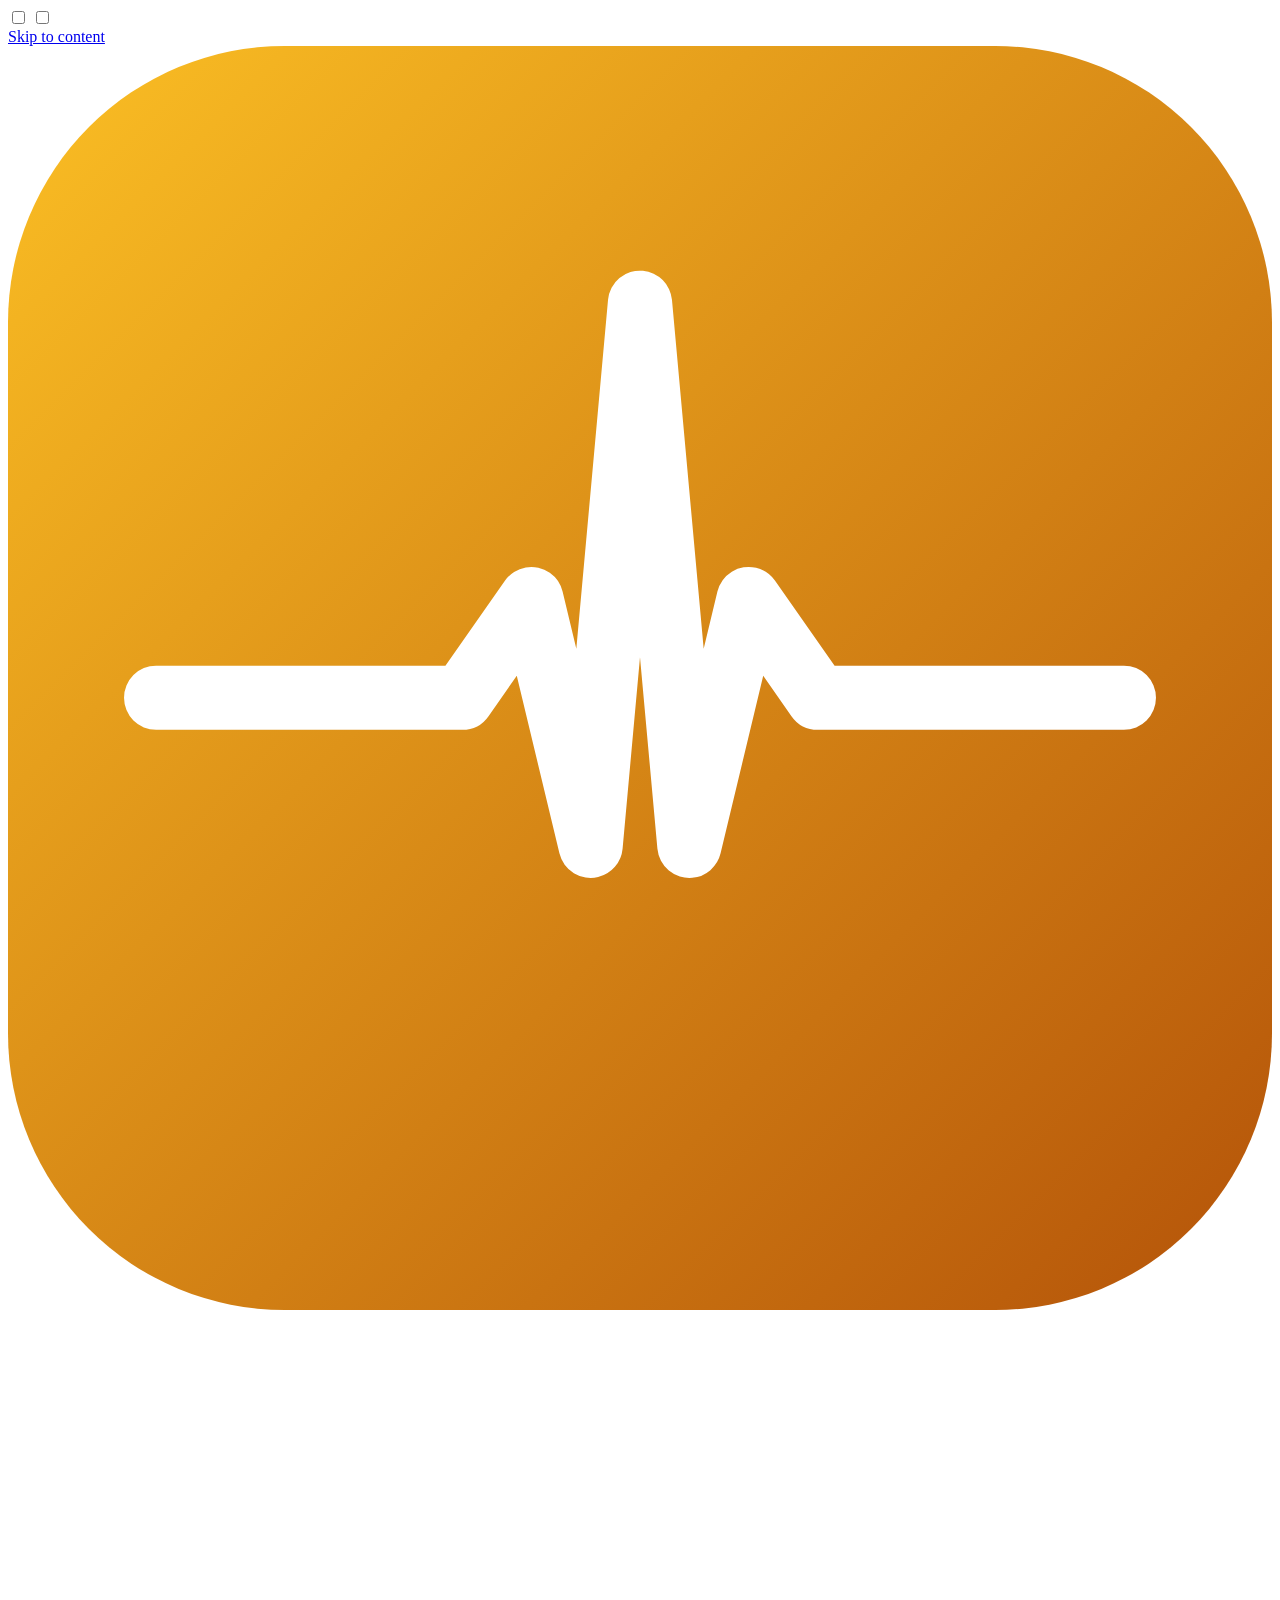
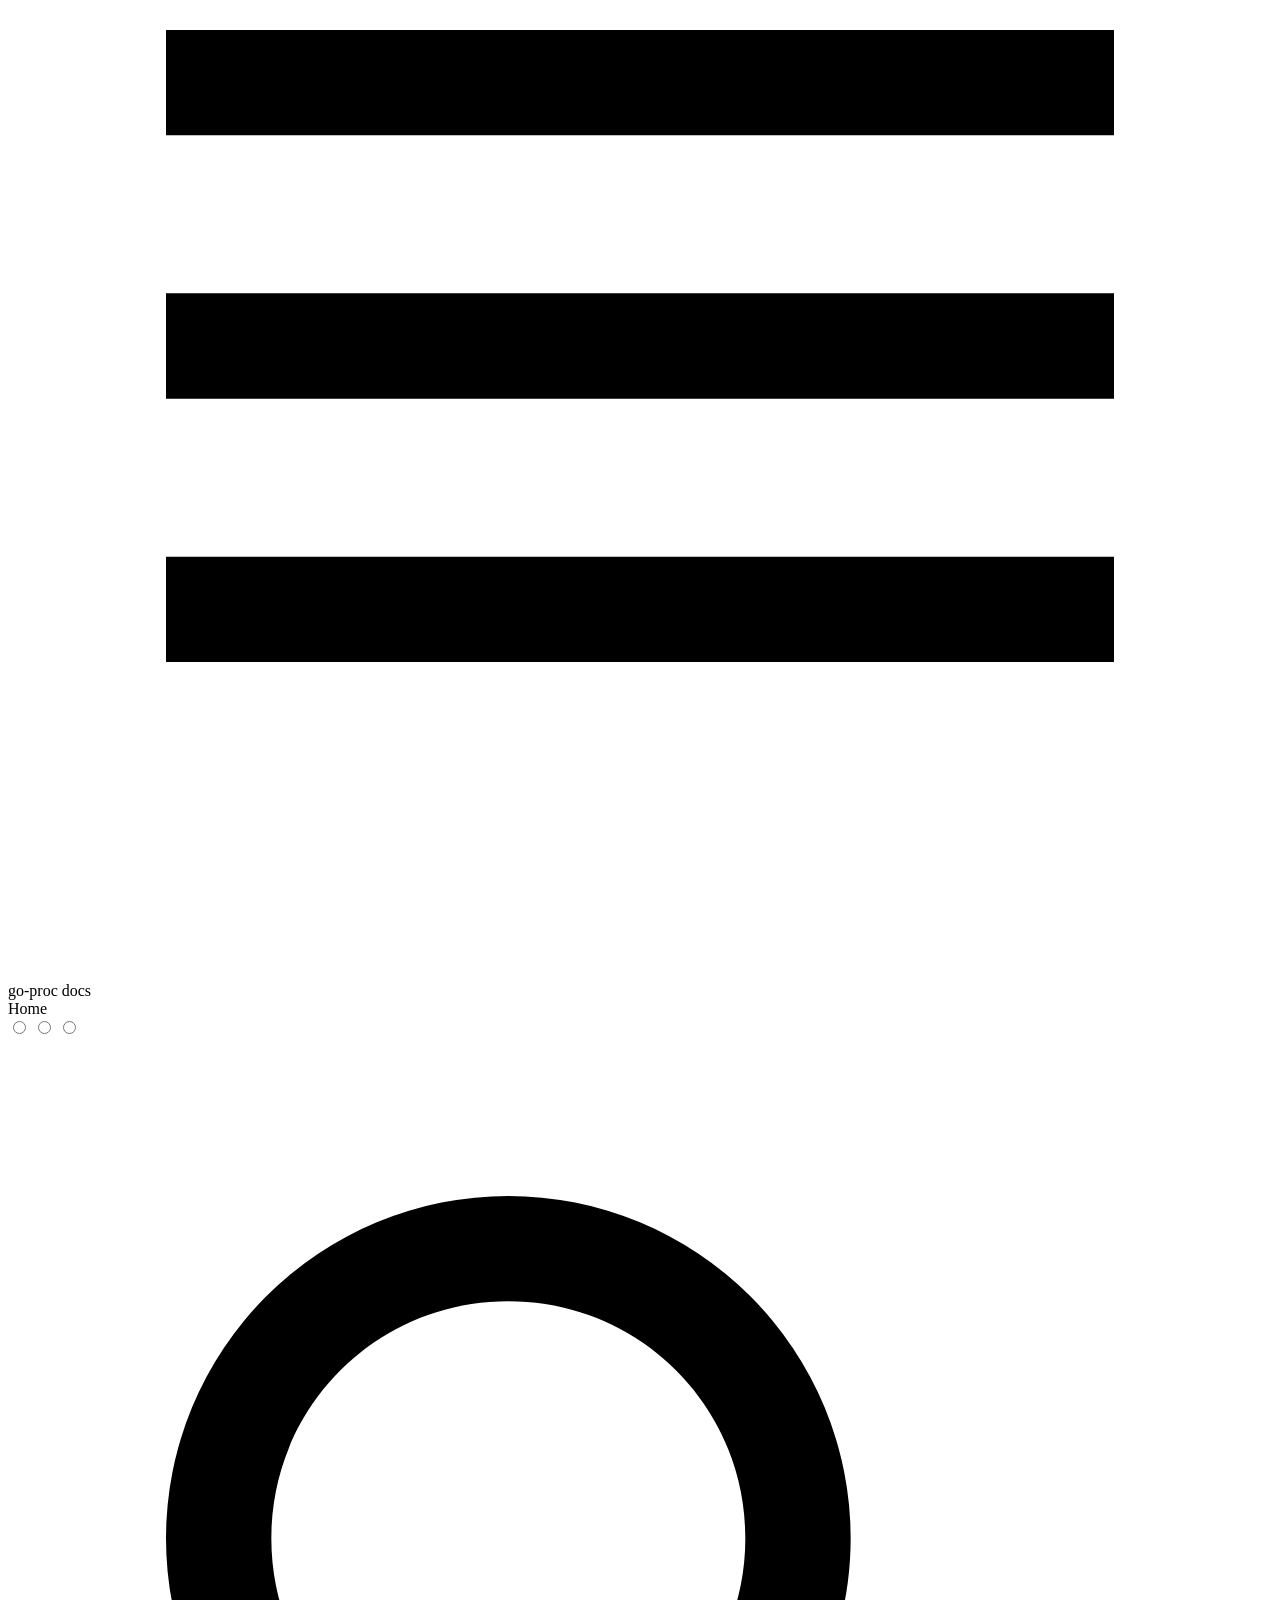
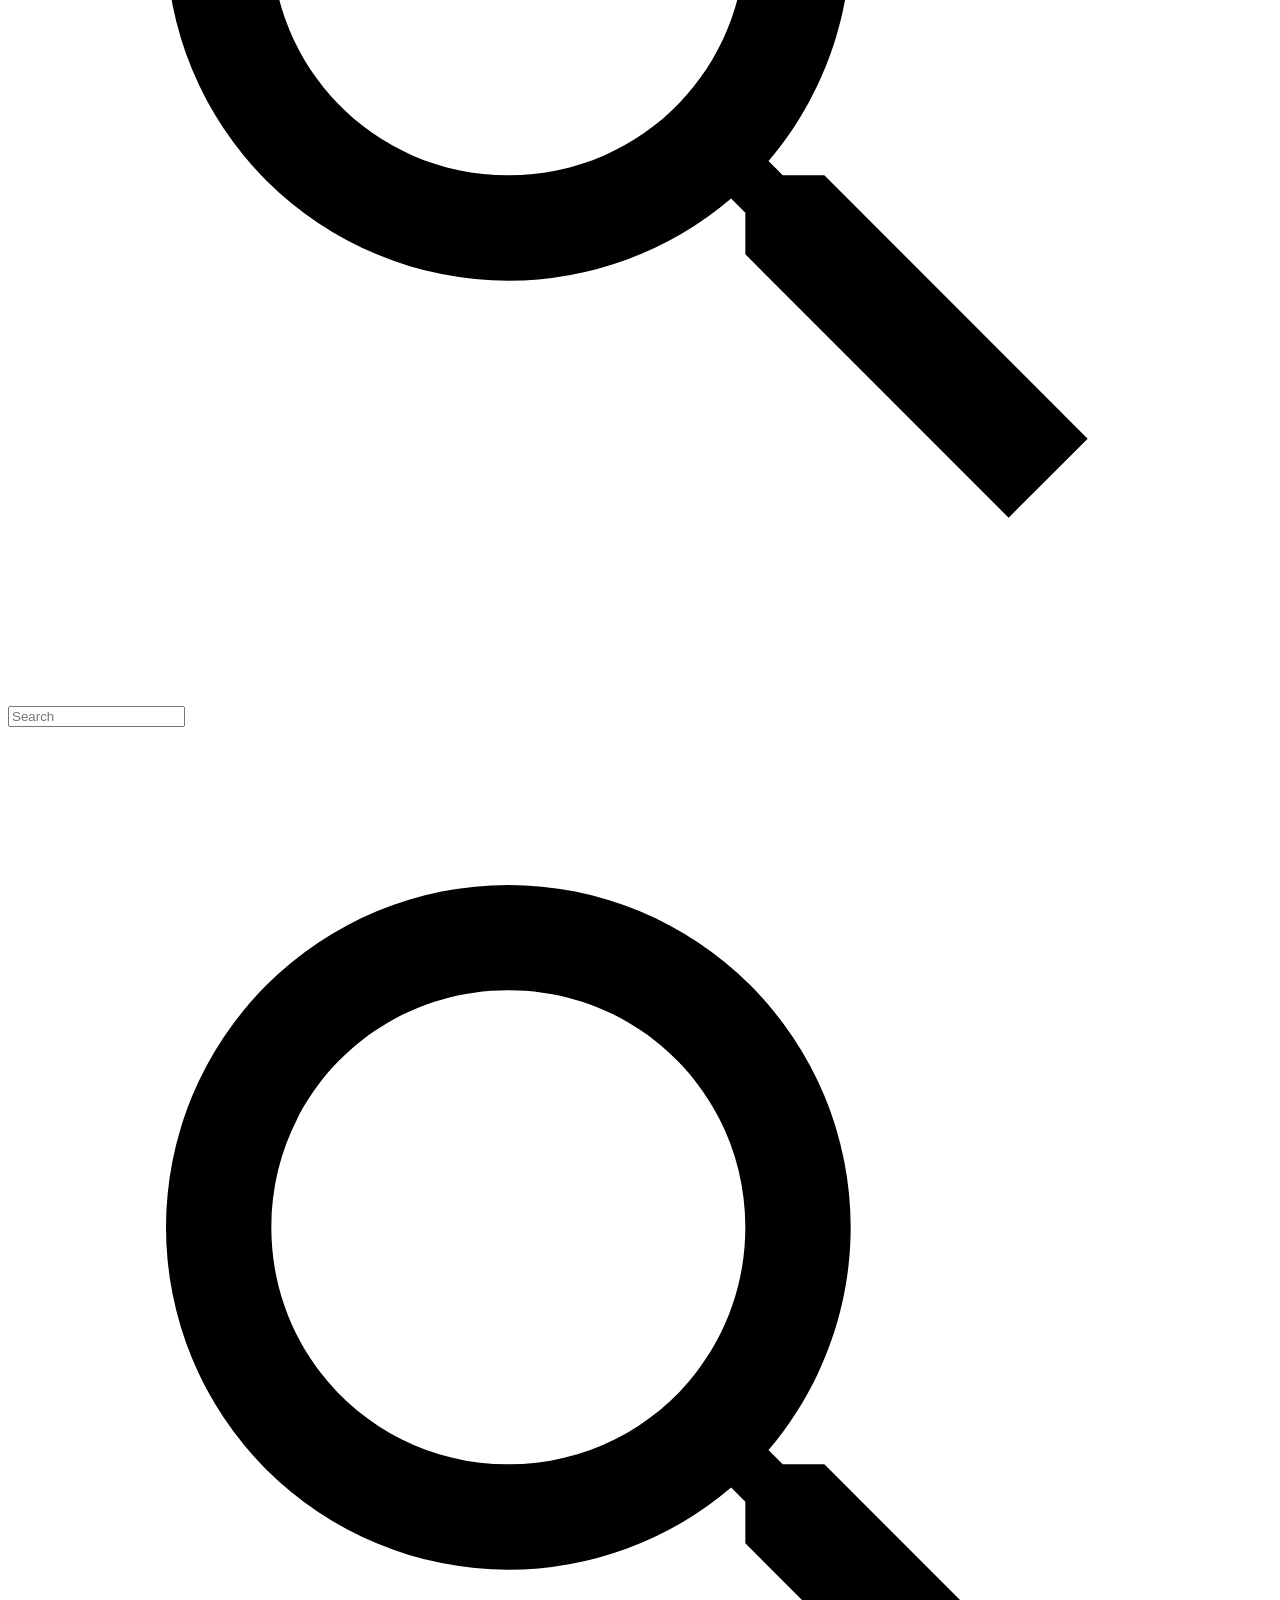
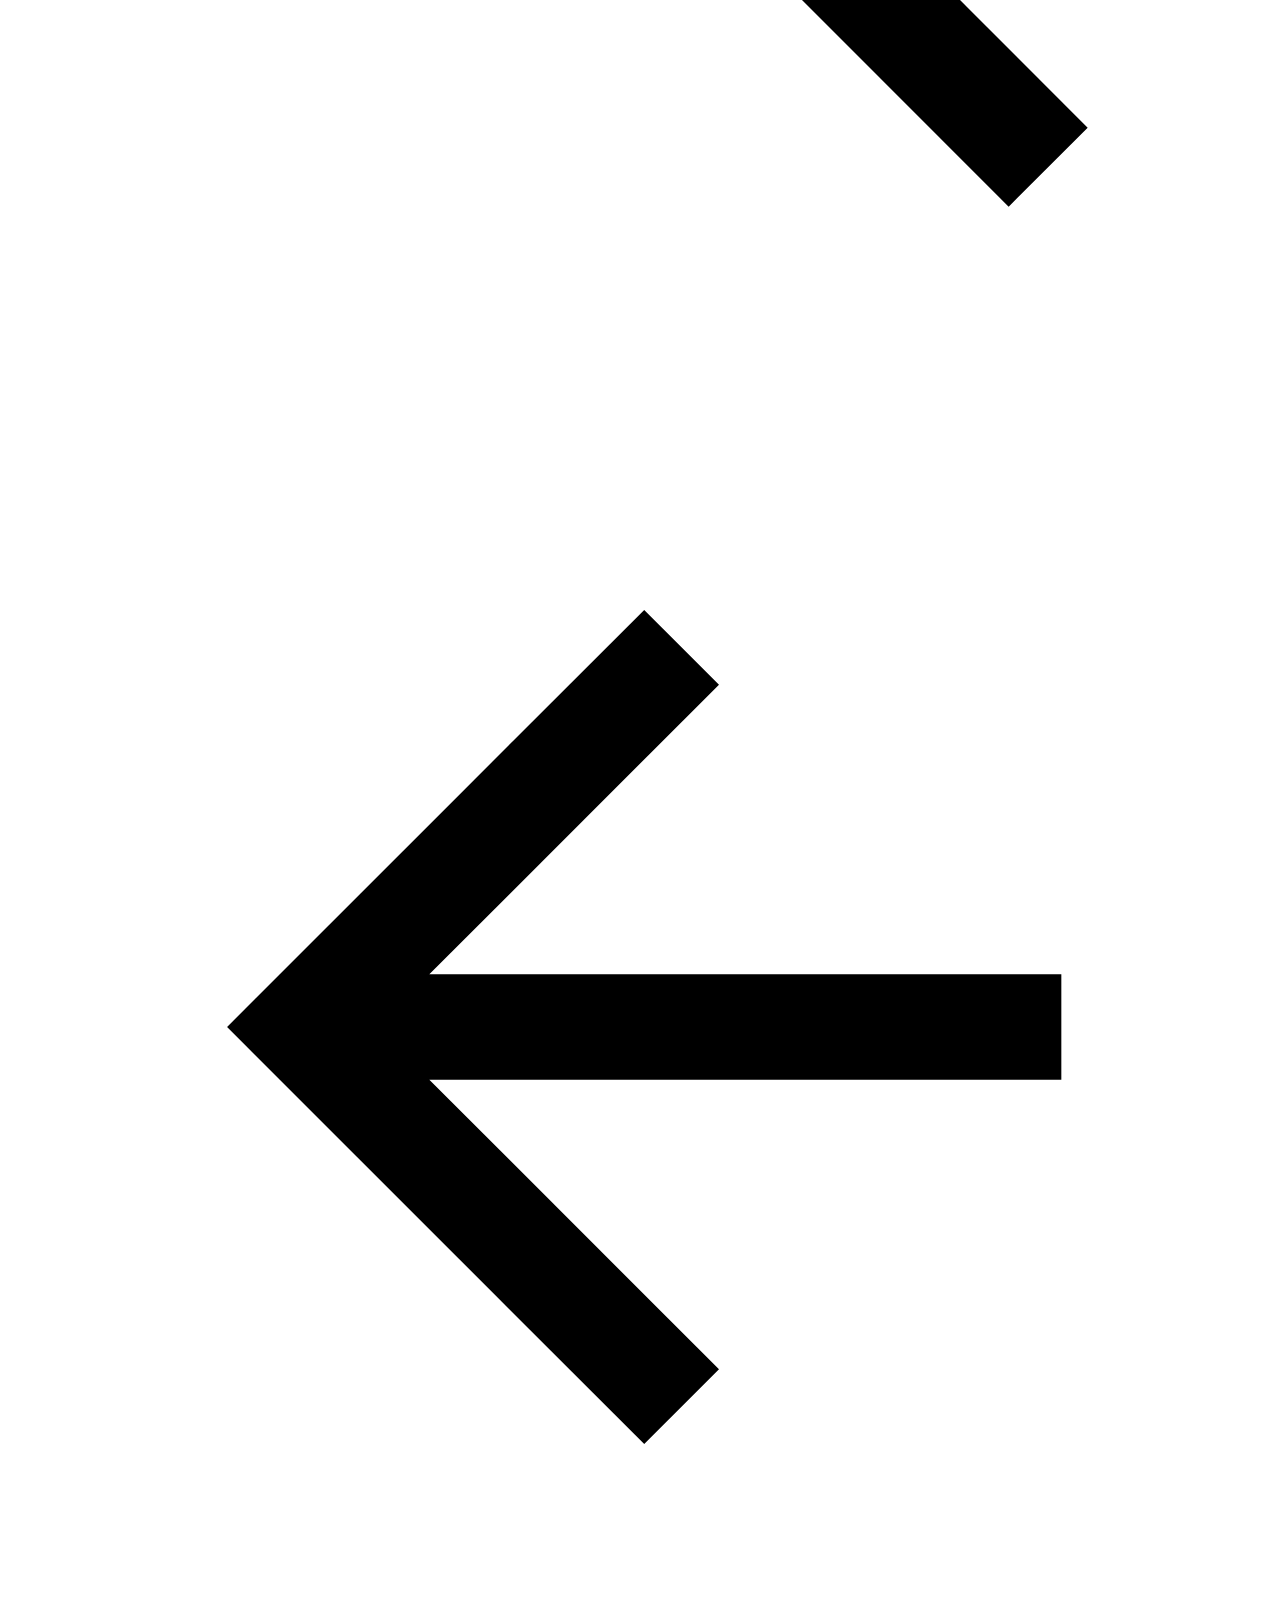
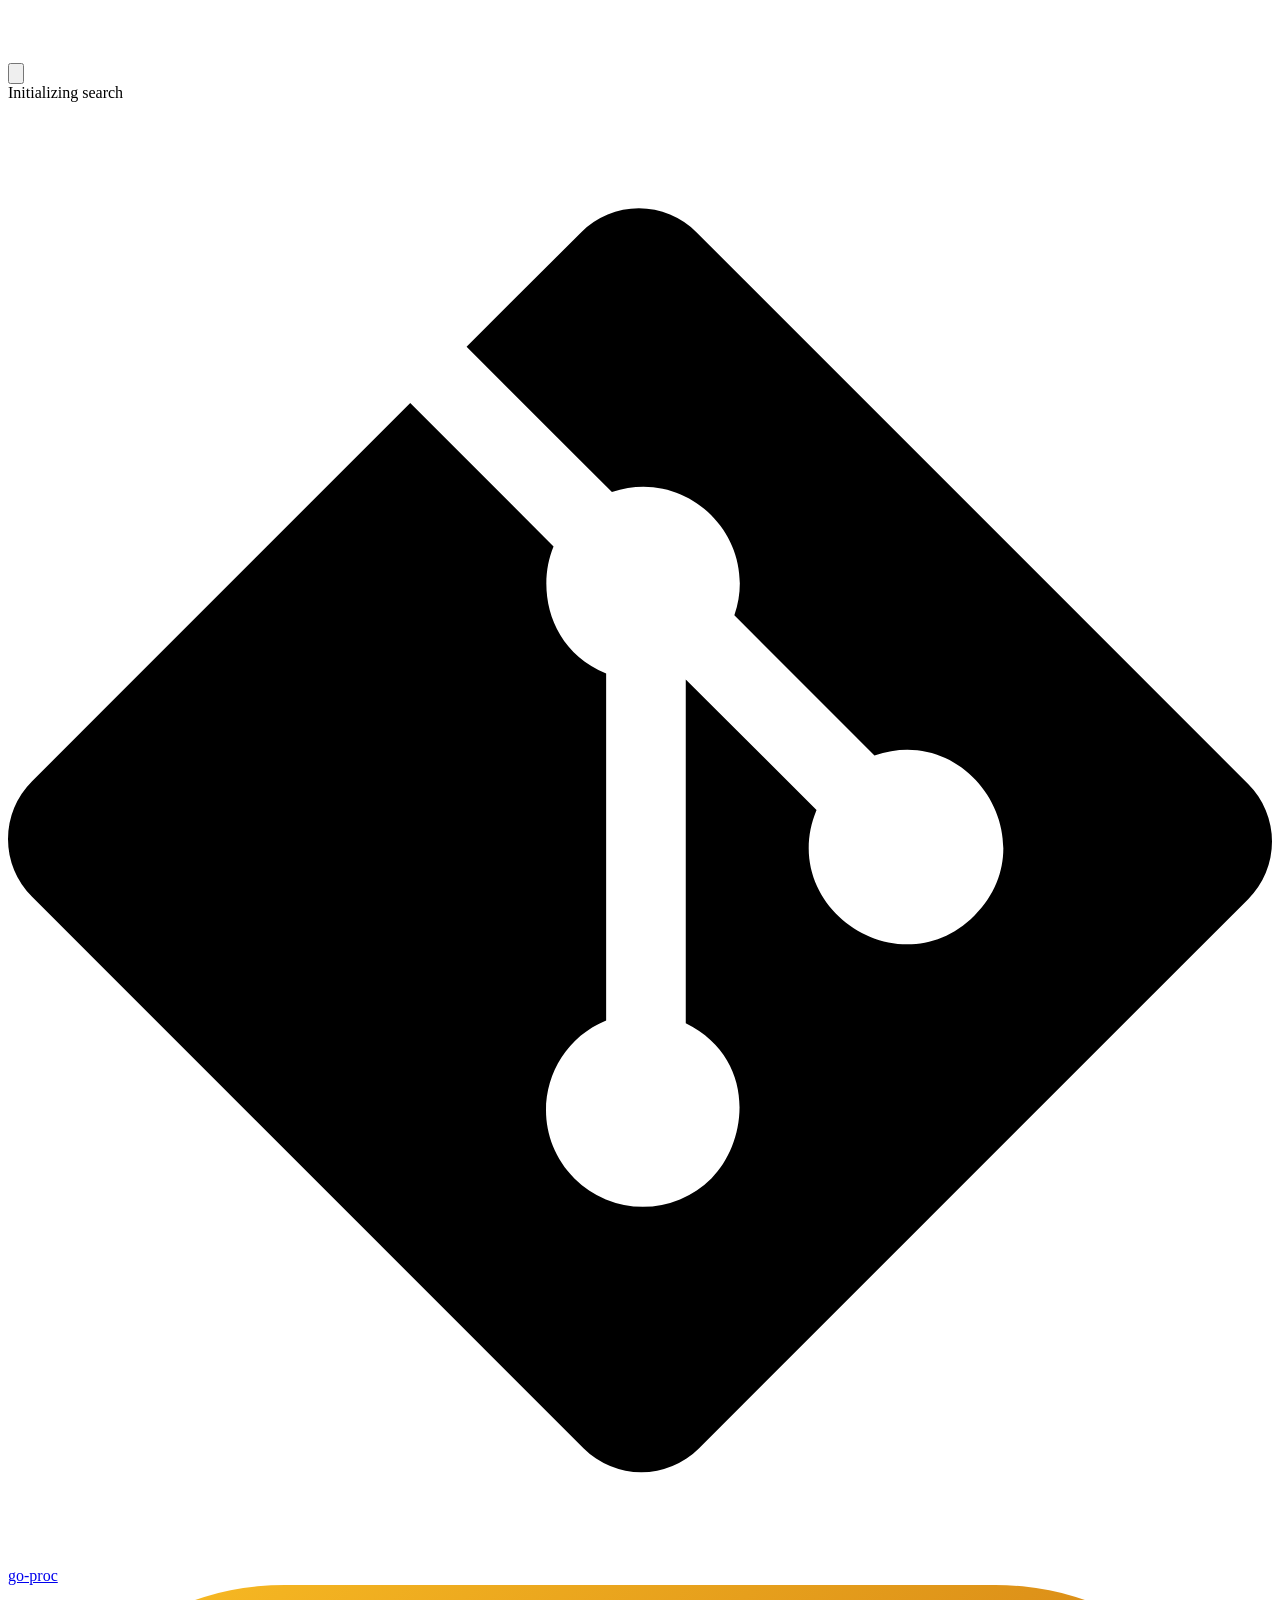
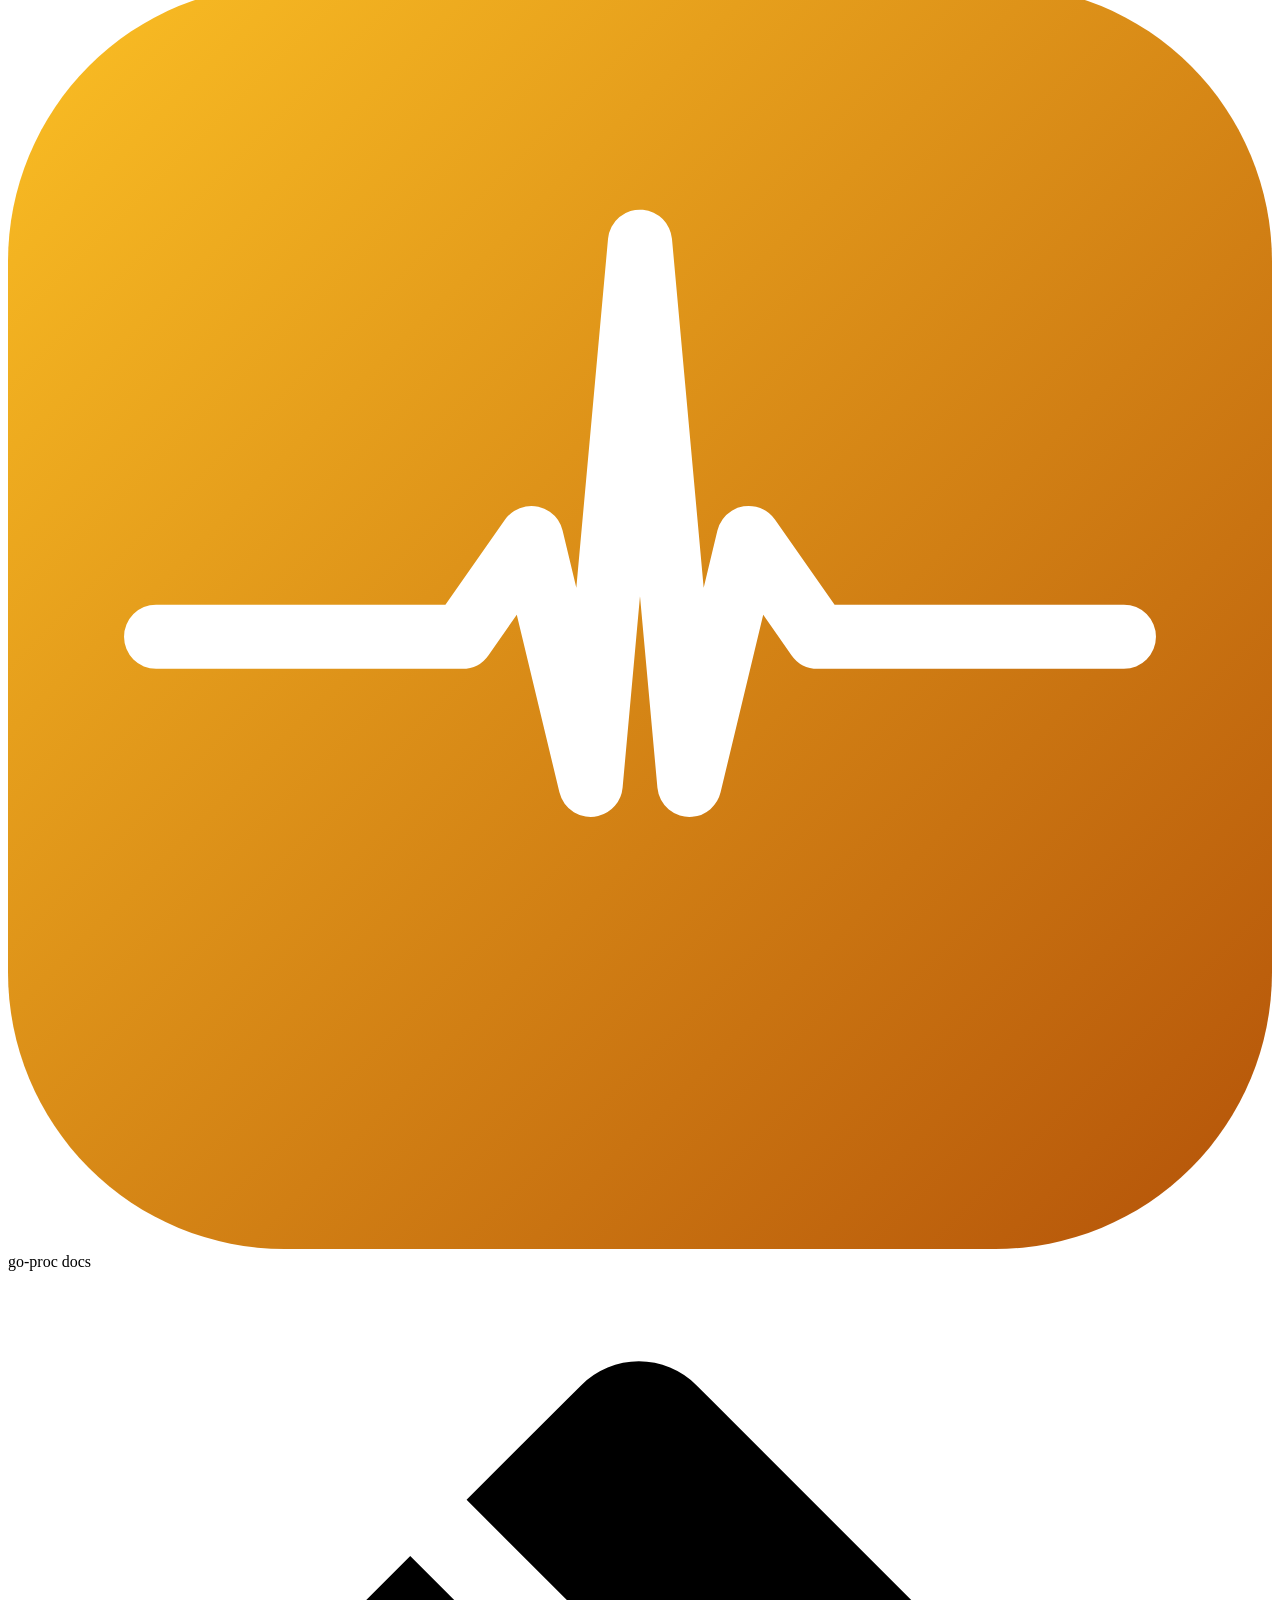
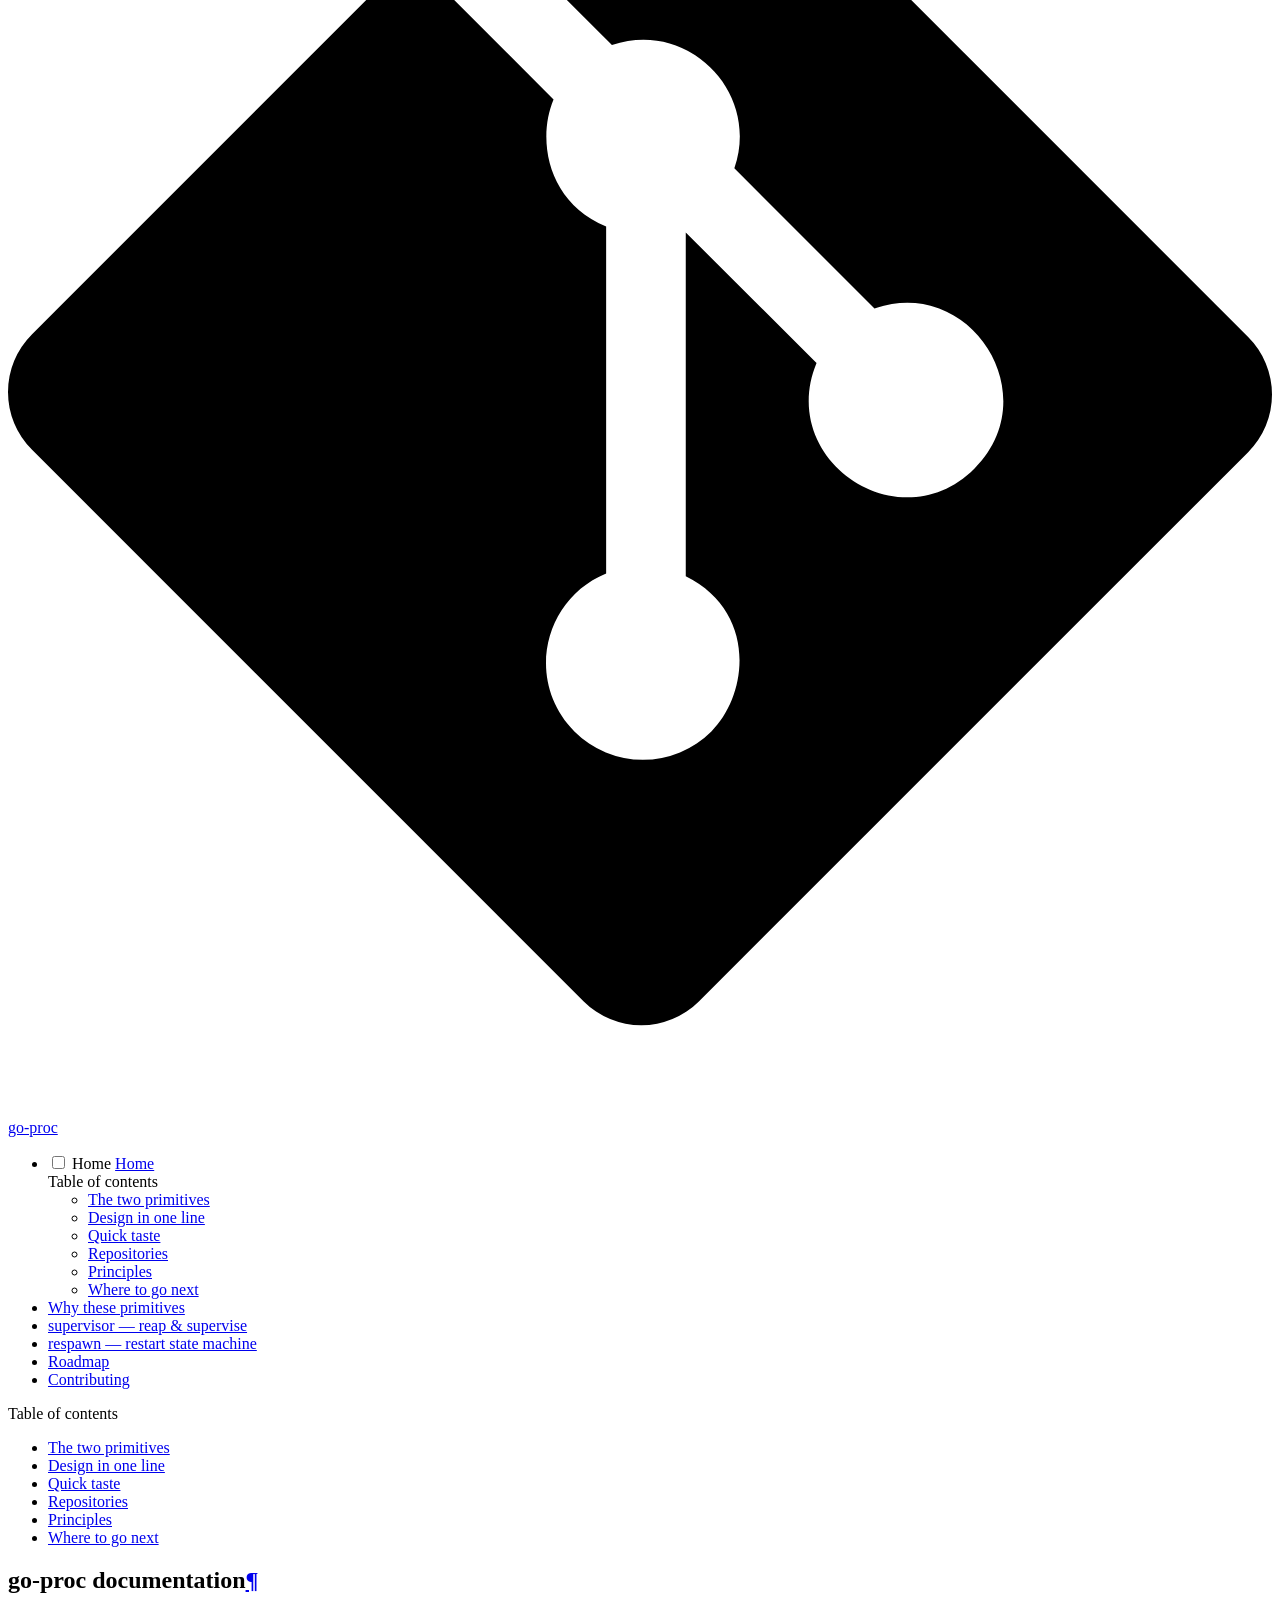
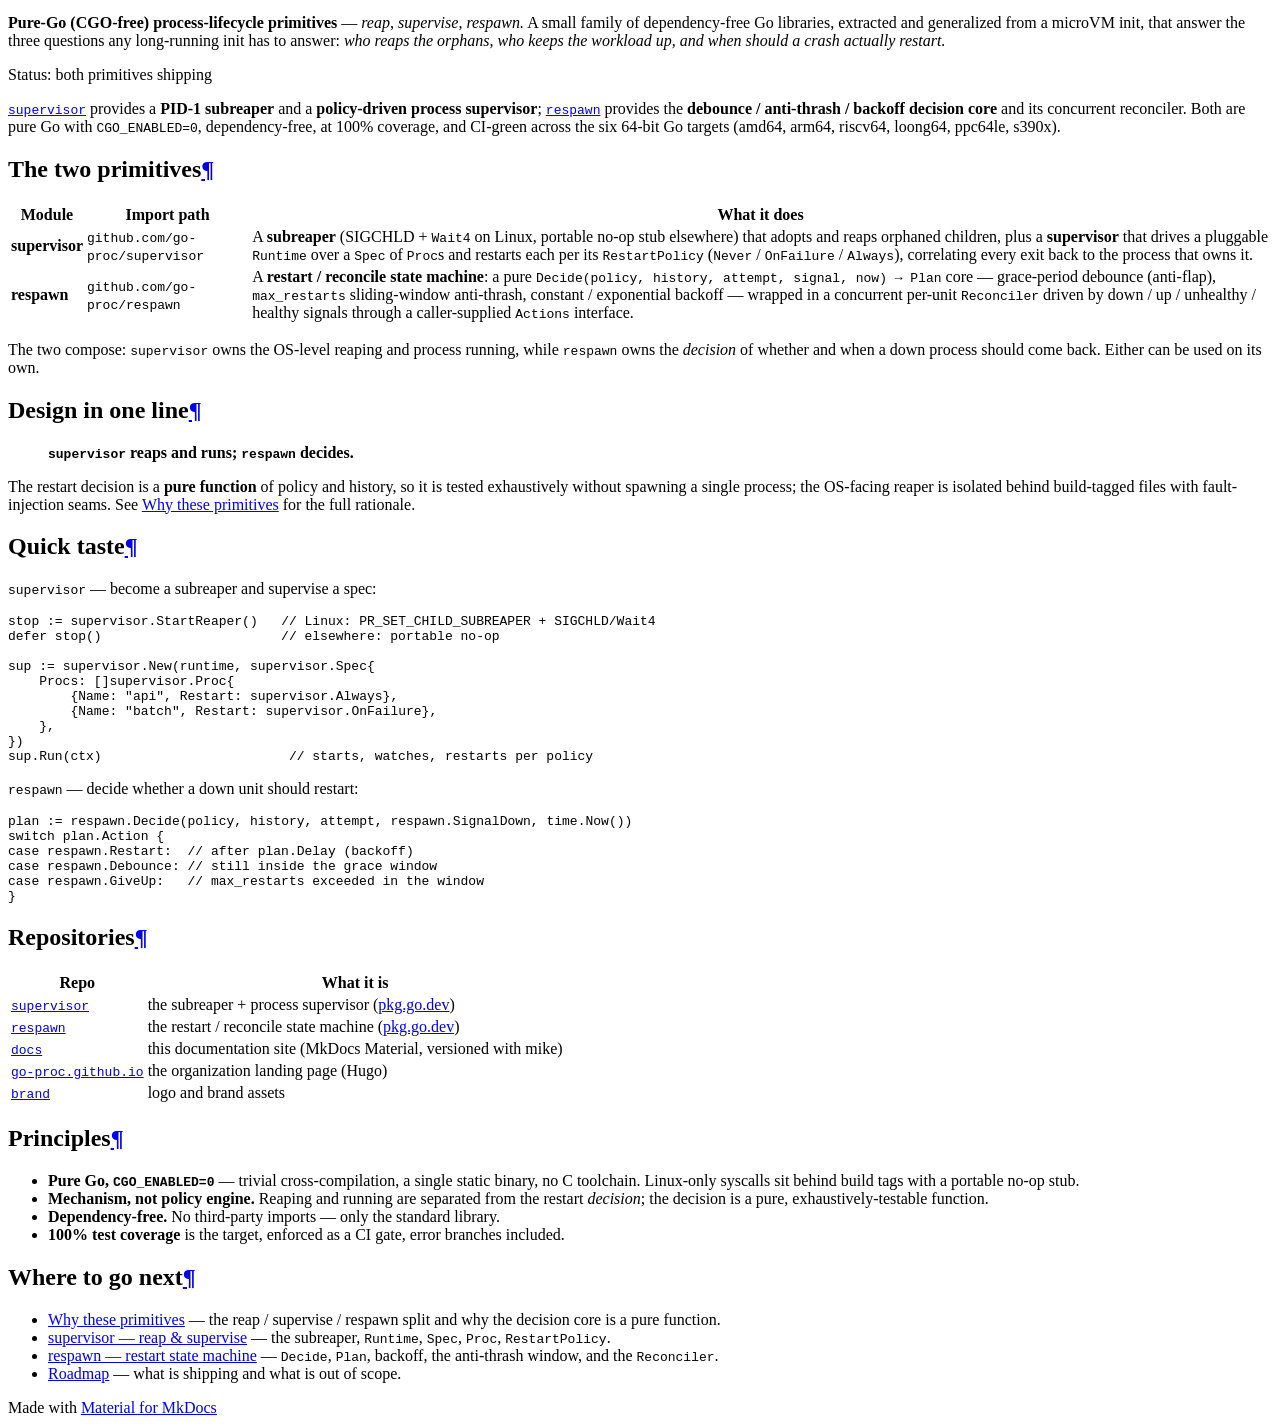
==== 0.1/index.html @ 474d86ee "Deployed 86fc776 to 0.1 with MkDocs 1.6.1 and mike 2.1.3" ====
<!doctype html>
<html lang="en" class="no-js">
  <head>
    
      <meta charset="utf-8">
      <meta name="viewport" content="width=device-width,initial-scale=1">
      
        <meta name="description" content="Pure-Go (CGO-free) process-lifecycle primitives: a PID-1 subreaper and process supervisor, and a restart/reconcile state machine.">
      
      
      
        <link rel="canonical" href="https://go-proc.github.io/docs/0.1/">
      
      
      
        <link rel="next" href="why/">
      
      
      <link rel="icon" href="assets/logo.svg">
      <meta name="generator" content="mkdocs-1.6.1, mkdocs-material-9.5.49">
    
    
      
        <title>go-proc docs</title>
      
    
    
      <link rel="stylesheet" href="assets/stylesheets/main.6f8fc17f.min.css">
      
        
        <link rel="stylesheet" href="assets/stylesheets/palette.06af60db.min.css">
      
      


    
    
      
    
    
      
        
        
        <link rel="preconnect" href="https://fonts.gstatic.com" crossorigin>
        <link rel="stylesheet" href="https://fonts.googleapis.com/css?family=Roboto:300,300i,400,400i,700,700i%7CRoboto+Mono:400,400i,700,700i&display=fallback">
        <style>:root{--md-text-font:"Roboto";--md-code-font:"Roboto Mono"}</style>
      
    
    
      <link rel="stylesheet" href="assets/extra.css">
    
    <script>__md_scope=new URL(".",location),__md_hash=e=>[...e].reduce(((e,_)=>(e<<5)-e+_.charCodeAt(0)),0),__md_get=(e,_=localStorage,t=__md_scope)=>JSON.parse(_.getItem(t.pathname+"."+e)),__md_set=(e,_,t=localStorage,a=__md_scope)=>{try{t.setItem(a.pathname+"."+e,JSON.stringify(_))}catch(e){}}</script>
    
      

    
    
    
  </head>
  
  
    
    
      
    
    
    
    
    <body dir="ltr" data-md-color-scheme="default" data-md-color-primary="indigo" data-md-color-accent="indigo">
  
    
    <input class="md-toggle" data-md-toggle="drawer" type="checkbox" id="__drawer" autocomplete="off">
    <input class="md-toggle" data-md-toggle="search" type="checkbox" id="__search" autocomplete="off">
    <label class="md-overlay" for="__drawer"></label>
    <div data-md-component="skip">
      
        
        <a href="#go-proc-documentation" class="md-skip">
          Skip to content
        </a>
      
    </div>
    <div data-md-component="announce">
      
    </div>
    
      <div data-md-color-scheme="default" data-md-component="outdated" hidden>
        
      </div>
    
    
      

  

<header class="md-header md-header--shadow" data-md-component="header">
  <nav class="md-header__inner md-grid" aria-label="Header">
    <a href="." title="go-proc docs" class="md-header__button md-logo" aria-label="go-proc docs" data-md-component="logo">
      
  <img src="assets/logo.svg" alt="logo">

    </a>
    <label class="md-header__button md-icon" for="__drawer">
      
      <svg xmlns="http://www.w3.org/2000/svg" viewBox="0 0 24 24"><path d="M3 6h18v2H3zm0 5h18v2H3zm0 5h18v2H3z"/></svg>
    </label>
    <div class="md-header__title" data-md-component="header-title">
      <div class="md-header__ellipsis">
        <div class="md-header__topic">
          <span class="md-ellipsis">
            go-proc docs
          </span>
        </div>
        <div class="md-header__topic" data-md-component="header-topic">
          <span class="md-ellipsis">
            
              Home
            
          </span>
        </div>
      </div>
    </div>
    
      
        <form class="md-header__option" data-md-component="palette">
  
    
    
    
    <input class="md-option" data-md-color-media="(prefers-color-scheme)" data-md-color-scheme="default" data-md-color-primary="indigo" data-md-color-accent="indigo"  aria-label="Switch to light mode"  type="radio" name="__palette" id="__palette_0">
    
      <label class="md-header__button md-icon" title="Switch to light mode" for="__palette_1" hidden>
        <svg xmlns="http://www.w3.org/2000/svg" viewBox="0 0 24 24"><path d="m14.3 16-.7-2h-3.2l-.7 2H7.8L11 7h2l3.2 9zM20 8.69V4h-4.69L12 .69 8.69 4H4v4.69L.69 12 4 15.31V20h4.69L12 23.31 15.31 20H20v-4.69L23.31 12zm-9.15 3.96h2.3L12 9z"/></svg>
      </label>
    
  
    
    
    
    <input class="md-option" data-md-color-media="(prefers-color-scheme: light)" data-md-color-scheme="default" data-md-color-primary="custom" data-md-color-accent="indigo"  aria-label="Switch to dark mode"  type="radio" name="__palette" id="__palette_1">
    
      <label class="md-header__button md-icon" title="Switch to dark mode" for="__palette_2" hidden>
        <svg xmlns="http://www.w3.org/2000/svg" viewBox="0 0 24 24"><path d="M12 8a4 4 0 0 0-4 4 4 4 0 0 0 4 4 4 4 0 0 0 4-4 4 4 0 0 0-4-4m0 10a6 6 0 0 1-6-6 6 6 0 0 1 6-6 6 6 0 0 1 6 6 6 6 0 0 1-6 6m8-9.31V4h-4.69L12 .69 8.69 4H4v4.69L.69 12 4 15.31V20h4.69L12 23.31 15.31 20H20v-4.69L23.31 12z"/></svg>
      </label>
    
  
    
    
    
    <input class="md-option" data-md-color-media="(prefers-color-scheme: dark)" data-md-color-scheme="slate" data-md-color-primary="custom" data-md-color-accent="indigo"  aria-label="Switch to system preference"  type="radio" name="__palette" id="__palette_2">
    
      <label class="md-header__button md-icon" title="Switch to system preference" for="__palette_0" hidden>
        <svg xmlns="http://www.w3.org/2000/svg" viewBox="0 0 24 24"><path d="M12 18c-.89 0-1.74-.2-2.5-.55C11.56 16.5 13 14.42 13 12s-1.44-4.5-3.5-5.45C10.26 6.2 11.11 6 12 6a6 6 0 0 1 6 6 6 6 0 0 1-6 6m8-9.31V4h-4.69L12 .69 8.69 4H4v4.69L.69 12 4 15.31V20h4.69L12 23.31 15.31 20H20v-4.69L23.31 12z"/></svg>
      </label>
    
  
</form>
      
    
    
      <script>var palette=__md_get("__palette");if(palette&&palette.color){if("(prefers-color-scheme)"===palette.color.media){var media=matchMedia("(prefers-color-scheme: light)"),input=document.querySelector(media.matches?"[data-md-color-media='(prefers-color-scheme: light)']":"[data-md-color-media='(prefers-color-scheme: dark)']");palette.color.media=input.getAttribute("data-md-color-media"),palette.color.scheme=input.getAttribute("data-md-color-scheme"),palette.color.primary=input.getAttribute("data-md-color-primary"),palette.color.accent=input.getAttribute("data-md-color-accent")}for(var[key,value]of Object.entries(palette.color))document.body.setAttribute("data-md-color-"+key,value)}</script>
    
    
    
      <label class="md-header__button md-icon" for="__search">
        
        <svg xmlns="http://www.w3.org/2000/svg" viewBox="0 0 24 24"><path d="M9.5 3A6.5 6.5 0 0 1 16 9.5c0 1.61-.59 3.09-1.56 4.23l.27.27h.79l5 5-1.5 1.5-5-5v-.79l-.27-.27A6.52 6.52 0 0 1 9.5 16 6.5 6.5 0 0 1 3 9.5 6.5 6.5 0 0 1 9.5 3m0 2C7 5 5 7 5 9.5S7 14 9.5 14 14 12 14 9.5 12 5 9.5 5"/></svg>
      </label>
      <div class="md-search" data-md-component="search" role="dialog">
  <label class="md-search__overlay" for="__search"></label>
  <div class="md-search__inner" role="search">
    <form class="md-search__form" name="search">
      <input type="text" class="md-search__input" name="query" aria-label="Search" placeholder="Search" autocapitalize="off" autocorrect="off" autocomplete="off" spellcheck="false" data-md-component="search-query" required>
      <label class="md-search__icon md-icon" for="__search">
        
        <svg xmlns="http://www.w3.org/2000/svg" viewBox="0 0 24 24"><path d="M9.5 3A6.5 6.5 0 0 1 16 9.5c0 1.61-.59 3.09-1.56 4.23l.27.27h.79l5 5-1.5 1.5-5-5v-.79l-.27-.27A6.52 6.52 0 0 1 9.5 16 6.5 6.5 0 0 1 3 9.5 6.5 6.5 0 0 1 9.5 3m0 2C7 5 5 7 5 9.5S7 14 9.5 14 14 12 14 9.5 12 5 9.5 5"/></svg>
        
        <svg xmlns="http://www.w3.org/2000/svg" viewBox="0 0 24 24"><path d="M20 11v2H8l5.5 5.5-1.42 1.42L4.16 12l7.92-7.92L13.5 5.5 8 11z"/></svg>
      </label>
      <nav class="md-search__options" aria-label="Search">
        
        <button type="reset" class="md-search__icon md-icon" title="Clear" aria-label="Clear" tabindex="-1">
          
          <svg xmlns="http://www.w3.org/2000/svg" viewBox="0 0 24 24"><path d="M19 6.41 17.59 5 12 10.59 6.41 5 5 6.41 10.59 12 5 17.59 6.41 19 12 13.41 17.59 19 19 17.59 13.41 12z"/></svg>
        </button>
      </nav>
      
        <div class="md-search__suggest" data-md-component="search-suggest"></div>
      
    </form>
    <div class="md-search__output">
      <div class="md-search__scrollwrap" tabindex="0" data-md-scrollfix>
        <div class="md-search-result" data-md-component="search-result">
          <div class="md-search-result__meta">
            Initializing search
          </div>
          <ol class="md-search-result__list" role="presentation"></ol>
        </div>
      </div>
    </div>
  </div>
</div>
    
    
      <div class="md-header__source">
        <a href="https://github.com/go-proc" title="Go to repository" class="md-source" data-md-component="source">
  <div class="md-source__icon md-icon">
    
    <svg xmlns="http://www.w3.org/2000/svg" viewBox="0 0 448 512"><!--! Font Awesome Free 6.7.1 by @fontawesome - https://fontawesome.com License - https://fontawesome.com/license/free (Icons: CC BY 4.0, Fonts: SIL OFL 1.1, Code: MIT License) Copyright 2024 Fonticons, Inc.--><path d="M439.55 236.05 244 40.45a28.87 28.87 0 0 0-40.81 0l-40.66 40.63 51.52 51.52c27.06-9.14 52.68 16.77 43.39 43.68l49.66 49.66c34.23-11.8 61.18 31 35.47 56.69-26.49 26.49-70.21-2.87-56-37.34L240.22 199v121.85c25.3 12.54 22.26 41.85 9.08 55a34.34 34.34 0 0 1-48.55 0c-17.57-17.6-11.07-46.91 11.25-56v-123c-20.8-8.51-24.6-30.74-18.64-45L142.57 101 8.45 235.14a28.86 28.86 0 0 0 0 40.81l195.61 195.6a28.86 28.86 0 0 0 40.8 0l194.69-194.69a28.86 28.86 0 0 0 0-40.81"/></svg>
  </div>
  <div class="md-source__repository">
    go-proc
  </div>
</a>
      </div>
    
  </nav>
  
</header>
    
    <div class="md-container" data-md-component="container">
      
      
        
          
        
      
      <main class="md-main" data-md-component="main">
        <div class="md-main__inner md-grid">
          
            
              
              <div class="md-sidebar md-sidebar--primary" data-md-component="sidebar" data-md-type="navigation" >
                <div class="md-sidebar__scrollwrap">
                  <div class="md-sidebar__inner">
                    



<nav class="md-nav md-nav--primary" aria-label="Navigation" data-md-level="0">
  <label class="md-nav__title" for="__drawer">
    <a href="." title="go-proc docs" class="md-nav__button md-logo" aria-label="go-proc docs" data-md-component="logo">
      
  <img src="assets/logo.svg" alt="logo">

    </a>
    go-proc docs
  </label>
  
    <div class="md-nav__source">
      <a href="https://github.com/go-proc" title="Go to repository" class="md-source" data-md-component="source">
  <div class="md-source__icon md-icon">
    
    <svg xmlns="http://www.w3.org/2000/svg" viewBox="0 0 448 512"><!--! Font Awesome Free 6.7.1 by @fontawesome - https://fontawesome.com License - https://fontawesome.com/license/free (Icons: CC BY 4.0, Fonts: SIL OFL 1.1, Code: MIT License) Copyright 2024 Fonticons, Inc.--><path d="M439.55 236.05 244 40.45a28.87 28.87 0 0 0-40.81 0l-40.66 40.63 51.52 51.52c27.06-9.14 52.68 16.77 43.39 43.68l49.66 49.66c34.23-11.8 61.18 31 35.47 56.69-26.49 26.49-70.21-2.87-56-37.34L240.22 199v121.85c25.3 12.54 22.26 41.85 9.08 55a34.34 34.34 0 0 1-48.55 0c-17.57-17.6-11.07-46.91 11.25-56v-123c-20.8-8.51-24.6-30.74-18.64-45L142.57 101 8.45 235.14a28.86 28.86 0 0 0 0 40.81l195.61 195.6a28.86 28.86 0 0 0 40.8 0l194.69-194.69a28.86 28.86 0 0 0 0-40.81"/></svg>
  </div>
  <div class="md-source__repository">
    go-proc
  </div>
</a>
    </div>
  
  <ul class="md-nav__list" data-md-scrollfix>
    
      
      
  
  
    
  
  
  
    <li class="md-nav__item md-nav__item--active">
      
      <input class="md-nav__toggle md-toggle" type="checkbox" id="__toc">
      
      
        
      
      
        <label class="md-nav__link md-nav__link--active" for="__toc">
          
  
  <span class="md-ellipsis">
    Home
  </span>
  

          <span class="md-nav__icon md-icon"></span>
        </label>
      
      <a href="." class="md-nav__link md-nav__link--active">
        
  
  <span class="md-ellipsis">
    Home
  </span>
  

      </a>
      
        

<nav class="md-nav md-nav--secondary" aria-label="Table of contents">
  
  
  
    
  
  
    <label class="md-nav__title" for="__toc">
      <span class="md-nav__icon md-icon"></span>
      Table of contents
    </label>
    <ul class="md-nav__list" data-md-component="toc" data-md-scrollfix>
      
        <li class="md-nav__item">
  <a href="#the-two-primitives" class="md-nav__link">
    <span class="md-ellipsis">
      The two primitives
    </span>
  </a>
  
</li>
      
        <li class="md-nav__item">
  <a href="#design-in-one-line" class="md-nav__link">
    <span class="md-ellipsis">
      Design in one line
    </span>
  </a>
  
</li>
      
        <li class="md-nav__item">
  <a href="#quick-taste" class="md-nav__link">
    <span class="md-ellipsis">
      Quick taste
    </span>
  </a>
  
</li>
      
        <li class="md-nav__item">
  <a href="#repositories" class="md-nav__link">
    <span class="md-ellipsis">
      Repositories
    </span>
  </a>
  
</li>
      
        <li class="md-nav__item">
  <a href="#principles" class="md-nav__link">
    <span class="md-ellipsis">
      Principles
    </span>
  </a>
  
</li>
      
        <li class="md-nav__item">
  <a href="#where-to-go-next" class="md-nav__link">
    <span class="md-ellipsis">
      Where to go next
    </span>
  </a>
  
</li>
      
    </ul>
  
</nav>
      
    </li>
  

    
      
      
  
  
  
  
    <li class="md-nav__item">
      <a href="why/" class="md-nav__link">
        
  
  <span class="md-ellipsis">
    Why these primitives
  </span>
  

      </a>
    </li>
  

    
      
      
  
  
  
  
    <li class="md-nav__item">
      <a href="supervisor/" class="md-nav__link">
        
  
  <span class="md-ellipsis">
    supervisor — reap & supervise
  </span>
  

      </a>
    </li>
  

    
      
      
  
  
  
  
    <li class="md-nav__item">
      <a href="respawn/" class="md-nav__link">
        
  
  <span class="md-ellipsis">
    respawn — restart state machine
  </span>
  

      </a>
    </li>
  

    
      
      
  
  
  
  
    <li class="md-nav__item">
      <a href="roadmap/" class="md-nav__link">
        
  
  <span class="md-ellipsis">
    Roadmap
  </span>
  

      </a>
    </li>
  

    
      
      
  
  
  
  
    <li class="md-nav__item">
      <a href="contributing/" class="md-nav__link">
        
  
  <span class="md-ellipsis">
    Contributing
  </span>
  

      </a>
    </li>
  

    
  </ul>
</nav>
                  </div>
                </div>
              </div>
            
            
              
              <div class="md-sidebar md-sidebar--secondary" data-md-component="sidebar" data-md-type="toc" >
                <div class="md-sidebar__scrollwrap">
                  <div class="md-sidebar__inner">
                    

<nav class="md-nav md-nav--secondary" aria-label="Table of contents">
  
  
  
    
  
  
    <label class="md-nav__title" for="__toc">
      <span class="md-nav__icon md-icon"></span>
      Table of contents
    </label>
    <ul class="md-nav__list" data-md-component="toc" data-md-scrollfix>
      
        <li class="md-nav__item">
  <a href="#the-two-primitives" class="md-nav__link">
    <span class="md-ellipsis">
      The two primitives
    </span>
  </a>
  
</li>
      
        <li class="md-nav__item">
  <a href="#design-in-one-line" class="md-nav__link">
    <span class="md-ellipsis">
      Design in one line
    </span>
  </a>
  
</li>
      
        <li class="md-nav__item">
  <a href="#quick-taste" class="md-nav__link">
    <span class="md-ellipsis">
      Quick taste
    </span>
  </a>
  
</li>
      
        <li class="md-nav__item">
  <a href="#repositories" class="md-nav__link">
    <span class="md-ellipsis">
      Repositories
    </span>
  </a>
  
</li>
      
        <li class="md-nav__item">
  <a href="#principles" class="md-nav__link">
    <span class="md-ellipsis">
      Principles
    </span>
  </a>
  
</li>
      
        <li class="md-nav__item">
  <a href="#where-to-go-next" class="md-nav__link">
    <span class="md-ellipsis">
      Where to go next
    </span>
  </a>
  
</li>
      
    </ul>
  
</nav>
                  </div>
                </div>
              </div>
            
          
          
            <div class="md-content" data-md-component="content">
              <article class="md-content__inner md-typeset">
                
                  


<h1 id="go-proc-documentation">go-proc documentation<a class="headerlink" href="#go-proc-documentation" title="Permanent link">&para;</a></h1>
<p><strong>Pure-Go (CGO-free) process-lifecycle primitives</strong> — <em>reap, supervise,
respawn.</em> A small family of dependency-free Go libraries, extracted and
generalized from a microVM init, that answer the three questions any
long-running init has to answer: <em>who reaps the orphans, who keeps the workload
up, and when should a crash actually restart.</em></p>
<div class="admonition success">
<p class="admonition-title">Status: both primitives shipping</p>
<p><a href="supervisor/"><code>supervisor</code></a> provides a <strong>PID-1 subreaper</strong> and a
<strong>policy-driven process supervisor</strong>; <a href="respawn/"><code>respawn</code></a> provides the
<strong>debounce / anti-thrash / backoff decision core</strong> and its concurrent
reconciler. Both are pure Go with <code>CGO_ENABLED=0</code>, dependency-free, at 100%
coverage, and CI-green across the six 64-bit Go targets (amd64, arm64,
riscv64, loong64, ppc64le, s390x).</p>
</div>
<h2 id="the-two-primitives">The two primitives<a class="headerlink" href="#the-two-primitives" title="Permanent link">&para;</a></h2>
<table>
<thead>
<tr>
<th>Module</th>
<th>Import path</th>
<th>What it does</th>
</tr>
</thead>
<tbody>
<tr>
<td><strong>supervisor</strong></td>
<td><code>github.com/go-proc/supervisor</code></td>
<td>A <strong>subreaper</strong> (SIGCHLD + <code>Wait4</code> on Linux, portable no-op stub elsewhere) that adopts and reaps orphaned children, plus a <strong>supervisor</strong> that drives a pluggable <code>Runtime</code> over a <code>Spec</code> of <code>Proc</code>s and restarts each per its <code>RestartPolicy</code> (<code>Never</code> / <code>OnFailure</code> / <code>Always</code>), correlating every exit back to the process that owns it.</td>
</tr>
<tr>
<td><strong>respawn</strong></td>
<td><code>github.com/go-proc/respawn</code></td>
<td>A <strong>restart / reconcile state machine</strong>: a pure <code>Decide(policy, history, attempt, signal, now) → Plan</code> core — grace-period debounce (anti-flap), <code>max_restarts</code> sliding-window anti-thrash, constant / exponential backoff — wrapped in a concurrent per-unit <code>Reconciler</code> driven by down / up / unhealthy / healthy signals through a caller-supplied <code>Actions</code> interface.</td>
</tr>
</tbody>
</table>
<p>The two compose: <code>supervisor</code> owns the OS-level reaping and process running,
while <code>respawn</code> owns the <em>decision</em> of whether and when a down process should
come back. Either can be used on its own.</p>
<h2 id="design-in-one-line">Design in one line<a class="headerlink" href="#design-in-one-line" title="Permanent link">&para;</a></h2>
<blockquote>
<p><strong><code>supervisor</code> reaps and runs; <code>respawn</code> decides.</strong></p>
</blockquote>
<p>The restart decision is a <strong>pure function</strong> of policy and history, so it is
tested exhaustively without spawning a single process; the OS-facing reaper is
isolated behind build-tagged files with fault-injection seams. See
<a href="why/">Why these primitives</a> for the full rationale.</p>
<h2 id="quick-taste">Quick taste<a class="headerlink" href="#quick-taste" title="Permanent link">&para;</a></h2>
<p><code>supervisor</code> — become a subreaper and supervise a spec:</p>
<div class="highlight"><pre><span></span><code><a id="__codelineno-0-1" name="__codelineno-0-1" href="#__codelineno-0-1"></a><span class="nx">stop</span><span class="w"> </span><span class="o">:=</span><span class="w"> </span><span class="nx">supervisor</span><span class="p">.</span><span class="nx">StartReaper</span><span class="p">()</span><span class="w">   </span><span class="c1">// Linux: PR_SET_CHILD_SUBREAPER + SIGCHLD/Wait4</span>
<a id="__codelineno-0-2" name="__codelineno-0-2" href="#__codelineno-0-2"></a><span class="k">defer</span><span class="w"> </span><span class="nx">stop</span><span class="p">()</span><span class="w">                       </span><span class="c1">// elsewhere: portable no-op</span>
<a id="__codelineno-0-3" name="__codelineno-0-3" href="#__codelineno-0-3"></a>
<a id="__codelineno-0-4" name="__codelineno-0-4" href="#__codelineno-0-4"></a><span class="nx">sup</span><span class="w"> </span><span class="o">:=</span><span class="w"> </span><span class="nx">supervisor</span><span class="p">.</span><span class="nx">New</span><span class="p">(</span><span class="nx">runtime</span><span class="p">,</span><span class="w"> </span><span class="nx">supervisor</span><span class="p">.</span><span class="nx">Spec</span><span class="p">{</span>
<a id="__codelineno-0-5" name="__codelineno-0-5" href="#__codelineno-0-5"></a><span class="w">    </span><span class="nx">Procs</span><span class="p">:</span><span class="w"> </span><span class="p">[]</span><span class="nx">supervisor</span><span class="p">.</span><span class="nx">Proc</span><span class="p">{</span>
<a id="__codelineno-0-6" name="__codelineno-0-6" href="#__codelineno-0-6"></a><span class="w">        </span><span class="p">{</span><span class="nx">Name</span><span class="p">:</span><span class="w"> </span><span class="s">&quot;api&quot;</span><span class="p">,</span><span class="w"> </span><span class="nx">Restart</span><span class="p">:</span><span class="w"> </span><span class="nx">supervisor</span><span class="p">.</span><span class="nx">Always</span><span class="p">},</span>
<a id="__codelineno-0-7" name="__codelineno-0-7" href="#__codelineno-0-7"></a><span class="w">        </span><span class="p">{</span><span class="nx">Name</span><span class="p">:</span><span class="w"> </span><span class="s">&quot;batch&quot;</span><span class="p">,</span><span class="w"> </span><span class="nx">Restart</span><span class="p">:</span><span class="w"> </span><span class="nx">supervisor</span><span class="p">.</span><span class="nx">OnFailure</span><span class="p">},</span>
<a id="__codelineno-0-8" name="__codelineno-0-8" href="#__codelineno-0-8"></a><span class="w">    </span><span class="p">},</span>
<a id="__codelineno-0-9" name="__codelineno-0-9" href="#__codelineno-0-9"></a><span class="p">})</span>
<a id="__codelineno-0-10" name="__codelineno-0-10" href="#__codelineno-0-10"></a><span class="nx">sup</span><span class="p">.</span><span class="nx">Run</span><span class="p">(</span><span class="nx">ctx</span><span class="p">)</span><span class="w">                        </span><span class="c1">// starts, watches, restarts per policy</span>
</code></pre></div>
<p><code>respawn</code> — decide whether a down unit should restart:</p>
<div class="highlight"><pre><span></span><code><a id="__codelineno-1-1" name="__codelineno-1-1" href="#__codelineno-1-1"></a><span class="nx">plan</span><span class="w"> </span><span class="o">:=</span><span class="w"> </span><span class="nx">respawn</span><span class="p">.</span><span class="nx">Decide</span><span class="p">(</span><span class="nx">policy</span><span class="p">,</span><span class="w"> </span><span class="nx">history</span><span class="p">,</span><span class="w"> </span><span class="nx">attempt</span><span class="p">,</span><span class="w"> </span><span class="nx">respawn</span><span class="p">.</span><span class="nx">SignalDown</span><span class="p">,</span><span class="w"> </span><span class="nx">time</span><span class="p">.</span><span class="nx">Now</span><span class="p">())</span>
<a id="__codelineno-1-2" name="__codelineno-1-2" href="#__codelineno-1-2"></a><span class="k">switch</span><span class="w"> </span><span class="nx">plan</span><span class="p">.</span><span class="nx">Action</span><span class="w"> </span><span class="p">{</span>
<a id="__codelineno-1-3" name="__codelineno-1-3" href="#__codelineno-1-3"></a><span class="k">case</span><span class="w"> </span><span class="nx">respawn</span><span class="p">.</span><span class="nx">Restart</span><span class="p">:</span><span class="w">  </span><span class="c1">// after plan.Delay (backoff)</span>
<a id="__codelineno-1-4" name="__codelineno-1-4" href="#__codelineno-1-4"></a><span class="k">case</span><span class="w"> </span><span class="nx">respawn</span><span class="p">.</span><span class="nx">Debounce</span><span class="p">:</span><span class="w"> </span><span class="c1">// still inside the grace window</span>
<a id="__codelineno-1-5" name="__codelineno-1-5" href="#__codelineno-1-5"></a><span class="k">case</span><span class="w"> </span><span class="nx">respawn</span><span class="p">.</span><span class="nx">GiveUp</span><span class="p">:</span><span class="w">   </span><span class="c1">// max_restarts exceeded in the window</span>
<a id="__codelineno-1-6" name="__codelineno-1-6" href="#__codelineno-1-6"></a><span class="p">}</span>
</code></pre></div>
<h2 id="repositories">Repositories<a class="headerlink" href="#repositories" title="Permanent link">&para;</a></h2>
<table>
<thead>
<tr>
<th>Repo</th>
<th>What it is</th>
</tr>
</thead>
<tbody>
<tr>
<td><a href="https://github.com/go-proc/supervisor"><code>supervisor</code></a></td>
<td>the subreaper + process supervisor (<a href="https://pkg.go.dev/github.com/go-proc/supervisor">pkg.go.dev</a>)</td>
</tr>
<tr>
<td><a href="https://github.com/go-proc/respawn"><code>respawn</code></a></td>
<td>the restart / reconcile state machine (<a href="https://pkg.go.dev/github.com/go-proc/respawn">pkg.go.dev</a>)</td>
</tr>
<tr>
<td><a href="https://github.com/go-proc/docs"><code>docs</code></a></td>
<td>this documentation site (MkDocs Material, versioned with mike)</td>
</tr>
<tr>
<td><a href="https://github.com/go-proc/go-proc.github.io"><code>go-proc.github.io</code></a></td>
<td>the organization landing page (Hugo)</td>
</tr>
<tr>
<td><a href="https://github.com/go-proc/brand"><code>brand</code></a></td>
<td>logo and brand assets</td>
</tr>
</tbody>
</table>
<h2 id="principles">Principles<a class="headerlink" href="#principles" title="Permanent link">&para;</a></h2>
<ul>
<li><strong>Pure Go, <code>CGO_ENABLED=0</code></strong> — trivial cross-compilation, a single static
  binary, no C toolchain. Linux-only syscalls sit behind build tags with a
  portable no-op stub.</li>
<li><strong>Mechanism, not policy engine.</strong> Reaping and running are separated from the
  restart <em>decision</em>; the decision is a pure, exhaustively-testable function.</li>
<li><strong>Dependency-free.</strong> No third-party imports — only the standard library.</li>
<li><strong>100% test coverage</strong> is the target, enforced as a CI gate, error branches
  included.</li>
</ul>
<h2 id="where-to-go-next">Where to go next<a class="headerlink" href="#where-to-go-next" title="Permanent link">&para;</a></h2>
<ul>
<li><a href="why/">Why these primitives</a> — the reap / supervise / respawn split and why
  the decision core is a pure function.</li>
<li><a href="supervisor/">supervisor — reap &amp; supervise</a> — the subreaper, <code>Runtime</code>,
  <code>Spec</code>, <code>Proc</code>, <code>RestartPolicy</code>.</li>
<li><a href="respawn/">respawn — restart state machine</a> — <code>Decide</code>, <code>Plan</code>, backoff,
  the anti-thrash window, and the <code>Reconciler</code>.</li>
<li><a href="roadmap/">Roadmap</a> — what is shipping and what is out of scope.</li>
</ul>












                
              </article>
            </div>
          
          
<script>var target=document.getElementById(location.hash.slice(1));target&&target.name&&(target.checked=target.name.startsWith("__tabbed_"))</script>
        </div>
        
          <button type="button" class="md-top md-icon" data-md-component="top" hidden>
  
  <svg xmlns="http://www.w3.org/2000/svg" viewBox="0 0 24 24"><path d="M13 20h-2V8l-5.5 5.5-1.42-1.42L12 4.16l7.92 7.92-1.42 1.42L13 8z"/></svg>
  Back to top
</button>
        
      </main>
      
        <footer class="md-footer">
  
  <div class="md-footer-meta md-typeset">
    <div class="md-footer-meta__inner md-grid">
      <div class="md-copyright">
  
  
    Made with
    <a href="https://squidfunk.github.io/mkdocs-material/" target="_blank" rel="noopener">
      Material for MkDocs
    </a>
  
</div>
      
    </div>
  </div>
</footer>
      
    </div>
    <div class="md-dialog" data-md-component="dialog">
      <div class="md-dialog__inner md-typeset"></div>
    </div>
    
    
    <script id="__config" type="application/json">{"base": ".", "features": ["navigation.sections", "navigation.top", "navigation.instant", "content.code.copy", "search.suggest"], "search": "assets/javascripts/workers/search.6ce7567c.min.js", "translations": {"clipboard.copied": "Copied to clipboard", "clipboard.copy": "Copy to clipboard", "search.result.more.one": "1 more on this page", "search.result.more.other": "# more on this page", "search.result.none": "No matching documents", "search.result.one": "1 matching document", "search.result.other": "# matching documents", "search.result.placeholder": "Type to start searching", "search.result.term.missing": "Missing", "select.version": "Select version"}, "version": {"default": "latest", "provider": "mike"}}</script>
    
    
      <script src="assets/javascripts/bundle.88dd0f4e.min.js"></script>
      
    
  </body>
</html>
---- 0.1/assets/stylesheets/main.6f8fc17f.min.css ----
@charset "UTF-8";html{-webkit-text-size-adjust:none;-moz-text-size-adjust:none;text-size-adjust:none;box-sizing:border-box}*,:after,:before{box-sizing:inherit}@media (prefers-reduced-motion){*,:after,:before{transition:none!important}}body{margin:0}a,button,input,label{-webkit-tap-highlight-color:transparent}a{color:inherit;text-decoration:none}hr{border:0;box-sizing:initial;display:block;height:.05rem;overflow:visible;padding:0}small{font-size:80%}sub,sup{line-height:1em}img{border-style:none}table{border-collapse:initial;border-spacing:0}td,th{font-weight:400;vertical-align:top}button{background:#0000;border:0;font-family:inherit;font-size:inherit;margin:0;padding:0}input{border:0;outline:none}:root{--md-primary-fg-color:#4051b5;--md-primary-fg-color--light:#5d6cc0;--md-primary-fg-color--dark:#303fa1;--md-primary-bg-color:#fff;--md-primary-bg-color--light:#ffffffb3;--md-accent-fg-color:#526cfe;--md-accent-fg-color--transparent:#526cfe1a;--md-accent-bg-color:#fff;--md-accent-bg-color--light:#ffffffb3}[data-md-color-scheme=default]{color-scheme:light}[data-md-color-scheme=default] img[src$="#gh-dark-mode-only"],[data-md-color-scheme=default] img[src$="#only-dark"]{display:none}:root,[data-md-color-scheme=default]{--md-hue:225deg;--md-default-fg-color:#000000de;--md-default-fg-color--light:#0000008a;--md-default-fg-color--lighter:#00000052;--md-default-fg-color--lightest:#00000012;--md-default-bg-color:#fff;--md-default-bg-color--light:#ffffffb3;--md-default-bg-color--lighter:#ffffff4d;--md-default-bg-color--lightest:#ffffff1f;--md-code-fg-color:#36464e;--md-code-bg-color:#f5f5f5;--md-code-hl-color:#4287ff;--md-code-hl-color--light:#4287ff1a;--md-code-hl-number-color:#d52a2a;--md-code-hl-special-color:#db1457;--md-code-hl-function-color:#a846b9;--md-code-hl-constant-color:#6e59d9;--md-code-hl-keyword-color:#3f6ec6;--md-code-hl-string-color:#1c7d4d;--md-code-hl-name-color:var(--md-code-fg-color);--md-code-hl-operator-color:var(--md-default-fg-color--light);--md-code-hl-punctuation-color:var(--md-default-fg-color--light);--md-code-hl-comment-color:var(--md-default-fg-color--light);--md-code-hl-generic-color:var(--md-default-fg-color--light);--md-code-hl-variable-color:var(--md-default-fg-color--light);--md-typeset-color:var(--md-default-fg-color);--md-typeset-a-color:var(--md-primary-fg-color);--md-typeset-del-color:#f5503d26;--md-typeset-ins-color:#0bd57026;--md-typeset-kbd-color:#fafafa;--md-typeset-kbd-accent-color:#fff;--md-typeset-kbd-border-color:#b8b8b8;--md-typeset-mark-color:#ffff0080;--md-typeset-table-color:#0000001f;--md-typeset-table-color--light:rgba(0,0,0,.035);--md-admonition-fg-color:var(--md-default-fg-color);--md-admonition-bg-color:var(--md-default-bg-color);--md-warning-fg-color:#000000de;--md-warning-bg-color:#ff9;--md-footer-fg-color:#fff;--md-footer-fg-color--light:#ffffffb3;--md-footer-fg-color--lighter:#ffffff73;--md-footer-bg-color:#000000de;--md-footer-bg-color--dark:#00000052;--md-shadow-z1:0 0.2rem 0.5rem #0000000d,0 0 0.05rem #0000001a;--md-shadow-z2:0 0.2rem 0.5rem #0000001a,0 0 0.05rem #00000040;--md-shadow-z3:0 0.2rem 0.5rem #0003,0 0 0.05rem #00000059}.md-icon svg{fill:currentcolor;display:block;height:1.2rem;width:1.2rem}body{-webkit-font-smoothing:antialiased;-moz-osx-font-smoothing:grayscale;--md-text-font-family:var(--md-text-font,_),-apple-system,BlinkMacSystemFont,Helvetica,Arial,sans-serif;--md-code-font-family:var(--md-code-font,_),SFMono-Regular,Consolas,Menlo,monospace}aside,body,input{font-feature-settings:"kern","liga";color:var(--md-typeset-color);font-family:var(--md-text-font-family)}code,kbd,pre{font-feature-settings:"kern";font-family:var(--md-code-font-family)}:root{--md-typeset-table-sort-icon:url('data:image/svg+xml;charset=utf-8,<svg xmlns="http://www.w3.org/2000/svg" viewBox="0 0 24 24"><path d="m18 21-4-4h3V7h-3l4-4 4 4h-3v10h3M2 19v-2h10v2M2 13v-2h7v2M2 7V5h4v2z"/></svg>');--md-typeset-table-sort-icon--asc:url('data:image/svg+xml;charset=utf-8,<svg xmlns="http://www.w3.org/2000/svg" viewBox="0 0 24 24"><path d="M19 17h3l-4 4-4-4h3V3h2M2 17h10v2H2M6 5v2H2V5m0 6h7v2H2z"/></svg>');--md-typeset-table-sort-icon--desc:url('data:image/svg+xml;charset=utf-8,<svg xmlns="http://www.w3.org/2000/svg" viewBox="0 0 24 24"><path d="M19 7h3l-4-4-4 4h3v14h2M2 17h10v2H2M6 5v2H2V5m0 6h7v2H2z"/></svg>')}.md-typeset{-webkit-print-color-adjust:exact;color-adjust:exact;font-size:.8rem;line-height:1.6}@media print{.md-typeset{font-size:.68rem}}.md-typeset blockquote,.md-typeset dl,.md-typeset figure,.md-typeset ol,.md-typeset pre,.md-typeset ul{margin-bottom:1em;margin-top:1em}.md-typeset h1{color:var(--md-default-fg-color--light);font-size:2em;line-height:1.3;margin:0 0 1.25em}.md-typeset h1,.md-typeset h2{font-weight:300;letter-spacing:-.01em}.md-typeset h2{font-size:1.5625em;line-height:1.4;margin:1.6em 0 .64em}.md-typeset h3{font-size:1.25em;font-weight:400;letter-spacing:-.01em;line-height:1.5;margin:1.6em 0 .8em}.md-typeset h2+h3{margin-top:.8em}.md-typeset h4{font-weight:700;letter-spacing:-.01em;margin:1em 0}.md-typeset h5,.md-typeset h6{color:var(--md-default-fg-color--light);font-size:.8em;font-weight:700;letter-spacing:-.01em;margin:1.25em 0}.md-typeset h5{text-transform:uppercase}.md-typeset h5 code{text-transform:none}.md-typeset hr{border-bottom:.05rem solid var(--md-default-fg-color--lightest);display:flow-root;margin:1.5em 0}.md-typeset a{color:var(--md-typeset-a-color);word-break:break-word}.md-typeset a,.md-typeset a:before{transition:color 125ms}.md-typeset a:focus,.md-typeset a:hover{color:var(--md-accent-fg-color)}.md-typeset a:focus code,.md-typeset a:hover code{background-color:var(--md-accent-fg-color--transparent)}.md-typeset a code{color:currentcolor;transition:background-color 125ms}.md-typeset a.focus-visible{outline-color:var(--md-accent-fg-color);outline-offset:.2rem}.md-typeset code,.md-typeset kbd,.md-typeset pre{color:var(--md-code-fg-color);direction:ltr;font-variant-ligatures:none}@media print{.md-typeset code,.md-typeset kbd,.md-typeset pre{white-space:pre-wrap}}.md-typeset code{background-color:var(--md-code-bg-color);border-radius:.1rem;-webkit-box-decoration-break:clone;box-decoration-break:clone;font-size:.85em;padding:0 .2941176471em;word-break:break-word}.md-typeset code:not(.focus-visible){-webkit-tap-highlight-color:transparent;outline:none}.md-typeset pre{display:flow-root;line-height:1.4;position:relative}.md-typeset pre>code{-webkit-box-decoration-break:slice;box-decoration-break:slice;box-shadow:none;display:block;margin:0;outline-color:var(--md-accent-fg-color);overflow:auto;padding:.7720588235em 1.1764705882em;scrollbar-color:var(--md-default-fg-color--lighter) #0000;scrollbar-width:thin;touch-action:auto;word-break:normal}.md-typeset pre>code:hover{scrollbar-color:var(--md-accent-fg-color) #0000}.md-typeset pre>code::-webkit-scrollbar{height:.2rem;width:.2rem}.md-typeset pre>code::-webkit-scrollbar-thumb{background-color:var(--md-default-fg-color--lighter)}.md-typeset pre>code::-webkit-scrollbar-thumb:hover{background-color:var(--md-accent-fg-color)}.md-typeset kbd{background-color:var(--md-typeset-kbd-color);border-radius:.1rem;box-shadow:0 .1rem 0 .05rem var(--md-typeset-kbd-border-color),0 .1rem 0 var(--md-typeset-kbd-border-color),0 -.1rem .2rem var(--md-typeset-kbd-accent-color) inset;color:var(--md-default-fg-color);display:inline-block;font-size:.75em;padding:0 .6666666667em;vertical-align:text-top;word-break:break-word}.md-typeset mark{background-color:var(--md-typeset-mark-color);-webkit-box-decoration-break:clone;box-decoration-break:clone;color:inherit;word-break:break-word}.md-typeset abbr{border-bottom:.05rem dotted var(--md-default-fg-color--light);cursor:help;text-decoration:none}.md-typeset small{opacity:.75}[dir=ltr] .md-typeset sub,[dir=ltr] .md-typeset sup{margin-left:.078125em}[dir=rtl] .md-typeset sub,[dir=rtl] .md-typeset sup{margin-right:.078125em}[dir=ltr] .md-typeset blockquote{padding-left:.6rem}[dir=rtl] .md-typeset blockquote{padding-right:.6rem}[dir=ltr] .md-typeset blockquote{border-left:.2rem solid var(--md-default-fg-color--lighter)}[dir=rtl] .md-typeset blockquote{border-right:.2rem solid var(--md-default-fg-color--lighter)}.md-typeset blockquote{color:var(--md-default-fg-color--light);margin-left:0;margin-right:0}.md-typeset ul{list-style-type:disc}.md-typeset ul[type]{list-style-type:revert-layer}[dir=ltr] .md-typeset ol,[dir=ltr] .md-typeset ul{margin-left:.625em}[dir=rtl] .md-typeset ol,[dir=rtl] .md-typeset ul{margin-right:.625em}.md-typeset ol,.md-typeset ul{padding:0}.md-typeset ol:not([hidden]),.md-typeset ul:not([hidden]){display:flow-root}.md-typeset ol ol,.md-typeset ul ol{list-style-type:lower-alpha}.md-typeset ol ol ol,.md-typeset ul ol ol{list-style-type:lower-roman}.md-typeset ol ol ol ol,.md-typeset ul ol ol ol{list-style-type:upper-alpha}.md-typeset ol ol ol ol ol,.md-typeset ul ol ol ol ol{list-style-type:upper-roman}.md-typeset ol[type],.md-typeset ul[type]{list-style-type:revert-layer}[dir=ltr] .md-typeset ol li,[dir=ltr] .md-typeset ul li{margin-left:1.25em}[dir=rtl] .md-typeset ol li,[dir=rtl] .md-typeset ul li{margin-right:1.25em}.md-typeset ol li,.md-typeset ul li{margin-bottom:.5em}.md-typeset ol li blockquote,.md-typeset ol li p,.md-typeset ul li blockquote,.md-typeset ul li p{margin:.5em 0}.md-typeset ol li:last-child,.md-typeset ul li:last-child{margin-bottom:0}[dir=ltr] .md-typeset ol li ol,[dir=ltr] .md-typeset ol li ul,[dir=ltr] .md-typeset ul li ol,[dir=ltr] .md-typeset ul li ul{margin-left:.625em}[dir=rtl] .md-typeset ol li ol,[dir=rtl] .md-typeset ol li ul,[dir=rtl] .md-typeset ul li ol,[dir=rtl] .md-typeset ul li ul{margin-right:.625em}.md-typeset ol li ol,.md-typeset ol li ul,.md-typeset ul li ol,.md-typeset ul li ul{margin-bottom:.5em;margin-top:.5em}[dir=ltr] .md-typeset dd{margin-left:1.875em}[dir=rtl] .md-typeset dd{margin-right:1.875em}.md-typeset dd{margin-bottom:1.5em;margin-top:1em}.md-typeset img,.md-typeset svg,.md-typeset video{height:auto;max-width:100%}.md-typeset img[align=left]{margin:1em 1em 1em 0}.md-typeset img[align=right]{margin:1em 0 1em 1em}.md-typeset img[align]:only-child{margin-top:0}.md-typeset figure{display:flow-root;margin:1em auto;max-width:100%;text-align:center;width:-moz-fit-content;width:fit-content}.md-typeset figure img{display:block;margin:0 auto}.md-typeset figcaption{font-style:italic;margin:1em auto;max-width:24rem}.md-typeset iframe{max-width:100%}.md-typeset table:not([class]){background-color:var(--md-default-bg-color);border:.05rem solid var(--md-typeset-table-color);border-radius:.1rem;display:inline-block;font-size:.64rem;max-width:100%;overflow:auto;touch-action:auto}@media print{.md-typeset table:not([class]){display:table}}.md-typeset table:not([class])+*{margin-top:1.5em}.md-typeset table:not([class]) td>:first-child,.md-typeset table:not([class]) th>:first-child{margin-top:0}.md-typeset table:not([class]) td>:last-child,.md-typeset table:not([class]) th>:last-child{margin-bottom:0}.md-typeset table:not([class]) td:not([align]),.md-typeset table:not([class]) th:not([align]){text-align:left}[dir=rtl] .md-typeset table:not([class]) td:not([align]),[dir=rtl] .md-typeset table:not([class]) th:not([align]){text-align:right}.md-typeset table:not([class]) th{font-weight:700;min-width:5rem;padding:.9375em 1.25em;vertical-align:top}.md-typeset table:not([class]) td{border-top:.05rem solid var(--md-typeset-table-color);padding:.9375em 1.25em;vertical-align:top}.md-typeset table:not([class]) tbody tr{transition:background-color 125ms}.md-typeset table:not([class]) tbody tr:hover{background-color:var(--md-typeset-table-color--light);box-shadow:0 .05rem 0 var(--md-default-bg-color) inset}.md-typeset table:not([class]) a{word-break:normal}.md-typeset table th[role=columnheader]{cursor:pointer}[dir=ltr] .md-typeset table th[role=columnheader]:after{margin-left:.5em}[dir=rtl] .md-typeset table th[role=columnheader]:after{margin-right:.5em}.md-typeset table th[role=columnheader]:after{content:"";display:inline-block;height:1.2em;-webkit-mask-image:var(--md-typeset-table-sort-icon);mask-image:var(--md-typeset-table-sort-icon);-webkit-mask-repeat:no-repeat;mask-repeat:no-repeat;-webkit-mask-size:contain;mask-size:contain;transition:background-color 125ms;vertical-align:text-bottom;width:1.2em}.md-typeset table th[role=columnheader]:hover:after{background-color:var(--md-default-fg-color--lighter)}.md-typeset table th[role=columnheader][aria-sort=ascending]:after{background-color:var(--md-default-fg-color--light);-webkit-mask-image:var(--md-typeset-table-sort-icon--asc);mask-image:var(--md-typeset-table-sort-icon--asc)}.md-typeset table th[role=columnheader][aria-sort=descending]:after{background-color:var(--md-default-fg-color--light);-webkit-mask-image:var(--md-typeset-table-sort-icon--desc);mask-image:var(--md-typeset-table-sort-icon--desc)}.md-typeset__scrollwrap{margin:1em -.8rem;overflow-x:auto;touch-action:auto}.md-typeset__table{display:inline-block;margin-bottom:.5em;padding:0 .8rem}@media print{.md-typeset__table{display:block}}html .md-typeset__table table{display:table;margin:0;overflow:hidden;width:100%}@media screen and (max-width:44.984375em){.md-content__inner>pre{margin:1em -.8rem}.md-content__inner>pre code{border-radius:0}}.md-typeset .md-author{border-radius:100%;display:block;flex-shrink:0;height:1.6rem;overflow:hidden;position:relative;transition:color 125ms,transform 125ms;width:1.6rem}.md-typeset .md-author img{display:block}.md-typeset .md-author--more{background:var(--md-default-fg-color--lightest);color:var(--md-default-fg-color--lighter);font-size:.6rem;font-weight:700;line-height:1.6rem;text-align:center}.md-typeset .md-author--long{height:2.4rem;width:2.4rem}.md-typeset a.md-author{transform:scale(1)}.md-typeset a.md-author img{border-radius:100%;filter:grayscale(100%) opacity(75%);transition:filter 125ms}.md-typeset a.md-author:focus,.md-typeset a.md-author:hover{transform:scale(1.1);z-index:1}.md-typeset a.md-author:focus img,.md-typeset a.md-author:hover img{filter:grayscale(0)}.md-banner{background-color:var(--md-footer-bg-color);color:var(--md-footer-fg-color);overflow:auto}@media print{.md-banner{display:none}}.md-banner--warning{background-color:var(--md-warning-bg-color);color:var(--md-warning-fg-color)}.md-banner__inner{font-size:.7rem;margin:.6rem auto;padding:0 .8rem}[dir=ltr] .md-banner__button{float:right}[dir=rtl] .md-banner__button{float:left}.md-banner__button{color:inherit;cursor:pointer;transition:opacity .25s}.no-js .md-banner__button{display:none}.md-banner__button:hover{opacity:.7}html{font-size:125%;height:100%;overflow-x:hidden}@media screen and (min-width:100em){html{font-size:137.5%}}@media screen and (min-width:125em){html{font-size:150%}}body{background-color:var(--md-default-bg-color);display:flex;flex-direction:column;font-size:.5rem;min-height:100%;position:relative;width:100%}@media print{body{display:block}}@media screen and (max-width:59.984375em){body[data-md-scrolllock]{position:fixed}}.md-grid{margin-left:auto;margin-right:auto;max-width:61rem}.md-container{display:flex;flex-direction:column;flex-grow:1}@media print{.md-container{display:block}}.md-main{flex-grow:1}.md-main__inner{display:flex;height:100%;margin-top:1.5rem}.md-ellipsis{overflow:hidden;text-overflow:ellipsis}.md-toggle{display:none}.md-option{height:0;opacity:0;position:absolute;width:0}.md-option:checked+label:not([hidden]){display:block}.md-option.focus-visible+label{outline-color:var(--md-accent-fg-color);outline-style:auto}.md-skip{background-color:var(--md-default-fg-color);border-radius:.1rem;color:var(--md-default-bg-color);font-size:.64rem;margin:.5rem;opacity:0;outline-color:var(--md-accent-fg-color);padding:.3rem .5rem;position:fixed;transform:translateY(.4rem);z-index:-1}.md-skip:focus{opacity:1;transform:translateY(0);transition:transform .25s cubic-bezier(.4,0,.2,1),opacity 175ms 75ms;z-index:10}@page{margin:25mm}:root{--md-clipboard-icon:url('data:image/svg+xml;charset=utf-8,<svg xmlns="http://www.w3.org/2000/svg" viewBox="0 0 24 24"><path d="M19 21H8V7h11m0-2H8a2 2 0 0 0-2 2v14a2 2 0 0 0 2 2h11a2 2 0 0 0 2-2V7a2 2 0 0 0-2-2m-3-4H4a2 2 0 0 0-2 2v14h2V3h12z"/></svg>')}.md-clipboard{border-radius:.1rem;color:var(--md-default-fg-color--lightest);cursor:pointer;height:1.5em;outline-color:var(--md-accent-fg-color);outline-offset:.1rem;position:absolute;right:.5em;top:.5em;transition:color .25s;width:1.5em;z-index:1}@media print{.md-clipboard{display:none}}.md-clipboard:not(.focus-visible){-webkit-tap-highlight-color:transparent;outline:none}:hover>.md-clipboard{color:var(--md-default-fg-color--light)}.md-clipboard:focus,.md-clipboard:hover{color:var(--md-accent-fg-color)}.md-clipboard:after{background-color:currentcolor;content:"";display:block;height:1.125em;margin:0 auto;-webkit-mask-image:var(--md-clipboard-icon);mask-image:var(--md-clipboard-icon);-webkit-mask-position:center;mask-position:center;-webkit-mask-repeat:no-repeat;mask-repeat:no-repeat;-webkit-mask-size:contain;mask-size:contain;width:1.125em}.md-clipboard--inline{cursor:pointer}.md-clipboard--inline code{transition:color .25s,background-color .25s}.md-clipboard--inline:focus code,.md-clipboard--inline:hover code{background-color:var(--md-accent-fg-color--transparent);color:var(--md-accent-fg-color)}.md-typeset .md-code__content{display:grid}@keyframes consent{0%{opacity:0;transform:translateY(100%)}to{opacity:1;transform:translateY(0)}}@keyframes overlay{0%{opacity:0}to{opacity:1}}.md-consent__overlay{animation:overlay .25s both;-webkit-backdrop-filter:blur(.1rem);backdrop-filter:blur(.1rem);background-color:#0000008a;height:100%;opacity:1;position:fixed;top:0;width:100%;z-index:5}.md-consent__inner{animation:consent .5s cubic-bezier(.1,.7,.1,1) both;background-color:var(--md-default-bg-color);border:0;border-radius:.1rem;bottom:0;box-shadow:0 0 .2rem #0000001a,0 .2rem .4rem #0003;max-height:100%;overflow:auto;padding:0;position:fixed;width:100%;z-index:5}.md-consent__form{padding:.8rem}.md-consent__settings{display:none;margin:1em 0}input:checked+.md-consent__settings{display:block}.md-consent__controls{margin-bottom:.8rem}.md-typeset .md-consent__controls .md-button{display:inline}@media screen and (max-width:44.984375em){.md-typeset .md-consent__controls .md-button{display:block;margin-top:.4rem;text-align:center;width:100%}}.md-consent label{cursor:pointer}.md-content{flex-grow:1;min-width:0}.md-content__inner{margin:0 .8rem 1.2rem;padding-top:.6rem}@media screen and (min-width:76.25em){[dir=ltr] .md-sidebar--primary:not([hidden])~.md-content>.md-content__inner{margin-left:1.2rem}[dir=ltr] .md-sidebar--secondary:not([hidden])~.md-content>.md-content__inner,[dir=rtl] .md-sidebar--primary:not([hidden])~.md-content>.md-content__inner{margin-right:1.2rem}[dir=rtl] .md-sidebar--secondary:not([hidden])~.md-content>.md-content__inner{margin-left:1.2rem}}.md-content__inner:before{content:"";display:block;height:.4rem}.md-content__inner>:last-child{margin-bottom:0}[dir=ltr] .md-content__button{float:right}[dir=rtl] .md-content__button{float:left}[dir=ltr] .md-content__button{margin-left:.4rem}[dir=rtl] .md-content__button{margin-right:.4rem}.md-content__button{margin:.4rem 0;padding:0}@media print{.md-content__button{display:none}}.md-typeset .md-content__button{color:var(--md-default-fg-color--lighter)}.md-content__button svg{display:inline;vertical-align:top}[dir=rtl] .md-content__button svg{transform:scaleX(-1)}[dir=ltr] .md-dialog{right:.8rem}[dir=rtl] .md-dialog{left:.8rem}.md-dialog{background-color:var(--md-default-fg-color);border-radius:.1rem;bottom:.8rem;box-shadow:var(--md-shadow-z3);min-width:11.1rem;opacity:0;padding:.4rem .6rem;pointer-events:none;position:fixed;transform:translateY(100%);transition:transform 0ms .4s,opacity .4s;z-index:4}@media print{.md-dialog{display:none}}.md-dialog--active{opacity:1;pointer-events:auto;transform:translateY(0);transition:transform .4s cubic-bezier(.075,.85,.175,1),opacity .4s}.md-dialog__inner{color:var(--md-default-bg-color);font-size:.7rem}.md-feedback{margin:2em 0 1em;text-align:center}.md-feedback fieldset{border:none;margin:0;padding:0}.md-feedback__title{font-weight:700;margin:1em auto}.md-feedback__inner{position:relative}.md-feedback__list{display:flex;flex-wrap:wrap;place-content:baseline center;position:relative}.md-feedback__list:hover .md-icon:not(:disabled){color:var(--md-default-fg-color--lighter)}:disabled .md-feedback__list{min-height:1.8rem}.md-feedback__icon{color:var(--md-default-fg-color--light);cursor:pointer;flex-shrink:0;margin:0 .1rem;transition:color 125ms}.md-feedback__icon:not(:disabled).md-icon:hover{color:var(--md-accent-fg-color)}.md-feedback__icon:disabled{color:var(--md-default-fg-color--lightest);pointer-events:none}.md-feedback__note{opacity:0;position:relative;transform:translateY(.4rem);transition:transform .4s cubic-bezier(.1,.7,.1,1),opacity .15s}.md-feedback__note>*{margin:0 auto;max-width:16rem}:disabled .md-feedback__note{opacity:1;transform:translateY(0)}@media print{.md-feedback{display:none}}.md-footer{background-color:var(--md-footer-bg-color);color:var(--md-footer-fg-color)}@media print{.md-footer{display:none}}.md-footer__inner{justify-content:space-between;overflow:auto;padding:.2rem}.md-footer__inner:not([hidden]){display:flex}.md-footer__link{align-items:end;display:flex;flex-grow:0.01;margin-bottom:.4rem;margin-top:1rem;max-width:100%;outline-color:var(--md-accent-fg-color);overflow:hidden;transition:opacity .25s}.md-footer__link:focus,.md-footer__link:hover{opacity:.7}[dir=rtl] .md-footer__link svg{transform:scaleX(-1)}@media screen and (max-width:44.984375em){.md-footer__link--prev{flex-shrink:0}.md-footer__link--prev .md-footer__title{display:none}}[dir=ltr] .md-footer__link--next{margin-left:auto}[dir=rtl] .md-footer__link--next{margin-right:auto}.md-footer__link--next{text-align:right}[dir=rtl] .md-footer__link--next{text-align:left}.md-footer__title{flex-grow:1;font-size:.9rem;margin-bottom:.7rem;max-width:calc(100% - 2.4rem);padding:0 1rem;white-space:nowrap}.md-footer__button{margin:.2rem;padding:.4rem}.md-footer__direction{font-size:.64rem;opacity:.7}.md-footer-meta{background-color:var(--md-footer-bg-color--dark)}.md-footer-meta__inner{display:flex;flex-wrap:wrap;justify-content:space-between;padding:.2rem}html .md-footer-meta.md-typeset a{color:var(--md-footer-fg-color--light)}html .md-footer-meta.md-typeset a:focus,html .md-footer-meta.md-typeset a:hover{color:var(--md-footer-fg-color)}.md-copyright{color:var(--md-footer-fg-color--lighter);font-size:.64rem;margin:auto .6rem;padding:.4rem 0;width:100%}@media screen and (min-width:45em){.md-copyright{width:auto}}.md-copyright__highlight{color:var(--md-footer-fg-color--light)}.md-social{display:inline-flex;gap:.2rem;margin:0 .4rem;padding:.2rem 0 .6rem}@media screen and (min-width:45em){.md-social{padding:.6rem 0}}.md-social__link{display:inline-block;height:1.6rem;text-align:center;width:1.6rem}.md-social__link:before{line-height:1.9}.md-social__link svg{fill:currentcolor;max-height:.8rem;vertical-align:-25%}.md-typeset .md-button{border:.1rem solid;border-radius:.1rem;color:var(--md-primary-fg-color);cursor:pointer;display:inline-block;font-weight:700;padding:.625em 2em;transition:color 125ms,background-color 125ms,border-color 125ms}.md-typeset .md-button--primary{background-color:var(--md-primary-fg-color);border-color:var(--md-primary-fg-color);color:var(--md-primary-bg-color)}.md-typeset .md-button:focus,.md-typeset .md-button:hover{background-color:var(--md-accent-fg-color);border-color:var(--md-accent-fg-color);color:var(--md-accent-bg-color)}[dir=ltr] .md-typeset .md-input{border-top-left-radius:.1rem}[dir=ltr] .md-typeset .md-input,[dir=rtl] .md-typeset .md-input{border-top-right-radius:.1rem}[dir=rtl] .md-typeset .md-input{border-top-left-radius:.1rem}.md-typeset .md-input{border-bottom:.1rem solid var(--md-default-fg-color--lighter);box-shadow:var(--md-shadow-z1);font-size:.8rem;height:1.8rem;padding:0 .6rem;transition:border .25s,box-shadow .25s}.md-typeset .md-input:focus,.md-typeset .md-input:hover{border-bottom-color:var(--md-accent-fg-color);box-shadow:var(--md-shadow-z2)}.md-typeset .md-input--stretch{width:100%}.md-header{background-color:var(--md-primary-fg-color);box-shadow:0 0 .2rem #0000,0 .2rem .4rem #0000;color:var(--md-primary-bg-color);display:block;left:0;position:sticky;right:0;top:0;z-index:4}@media print{.md-header{display:none}}.md-header[hidden]{transform:translateY(-100%);transition:transform .25s cubic-bezier(.8,0,.6,1),box-shadow .25s}.md-header--shadow{box-shadow:0 0 .2rem #0000001a,0 .2rem .4rem #0003;transition:transform .25s cubic-bezier(.1,.7,.1,1),box-shadow .25s}.md-header__inner{align-items:center;display:flex;padding:0 .2rem}.md-header__button{color:currentcolor;cursor:pointer;margin:.2rem;outline-color:var(--md-accent-fg-color);padding:.4rem;position:relative;transition:opacity .25s;vertical-align:middle;z-index:1}.md-header__button:hover{opacity:.7}.md-header__button:not([hidden]){display:inline-block}.md-header__button:not(.focus-visible){-webkit-tap-highlight-color:transparent;outline:none}.md-header__button.md-logo{margin:.2rem;padding:.4rem}@media screen and (max-width:76.234375em){.md-header__button.md-logo{display:none}}.md-header__button.md-logo img,.md-header__button.md-logo svg{fill:currentcolor;display:block;height:1.2rem;width:auto}@media screen and (min-width:60em){.md-header__button[for=__search]{display:none}}.no-js .md-header__button[for=__search]{display:none}[dir=rtl] .md-header__button[for=__search] svg{transform:scaleX(-1)}@media screen and (min-width:76.25em){.md-header__button[for=__drawer]{display:none}}.md-header__topic{display:flex;max-width:100%;position:absolute;transition:transform .4s cubic-bezier(.1,.7,.1,1),opacity .15s;white-space:nowrap}.md-header__topic+.md-header__topic{opacity:0;pointer-events:none;transform:translateX(1.25rem);transition:transform .4s cubic-bezier(1,.7,.1,.1),opacity .15s;z-index:-1}[dir=rtl] .md-header__topic+.md-header__topic{transform:translateX(-1.25rem)}.md-header__topic:first-child{font-weight:700}[dir=ltr] .md-header__title{margin-left:1rem;margin-right:.4rem}[dir=rtl] .md-header__title{margin-left:.4rem;margin-right:1rem}.md-header__title{flex-grow:1;font-size:.9rem;height:2.4rem;line-height:2.4rem}.md-header__title--active .md-header__topic{opacity:0;pointer-events:none;transform:translateX(-1.25rem);transition:transform .4s cubic-bezier(1,.7,.1,.1),opacity .15s;z-index:-1}[dir=rtl] .md-header__title--active .md-header__topic{transform:translateX(1.25rem)}.md-header__title--active .md-header__topic+.md-header__topic{opacity:1;pointer-events:auto;transform:translateX(0);transition:transform .4s cubic-bezier(.1,.7,.1,1),opacity .15s;z-index:0}.md-header__title>.md-header__ellipsis{height:100%;position:relative;width:100%}.md-header__option{display:flex;flex-shrink:0;max-width:100%;transition:max-width 0ms .25s,opacity .25s .25s;white-space:nowrap}[data-md-toggle=search]:checked~.md-header .md-header__option{max-width:0;opacity:0;transition:max-width 0ms,opacity 0ms}.md-header__option>input{bottom:0}.md-header__source{display:none}@media screen and (min-width:60em){[dir=ltr] .md-header__source{margin-left:1rem}[dir=rtl] .md-header__source{margin-right:1rem}.md-header__source{display:block;max-width:11.7rem;width:11.7rem}}@media screen and (min-width:76.25em){[dir=ltr] .md-header__source{margin-left:1.4rem}[dir=rtl] .md-header__source{margin-right:1.4rem}}.md-meta{color:var(--md-default-fg-color--light);font-size:.7rem;line-height:1.3}.md-meta__list{display:inline-flex;flex-wrap:wrap;list-style:none;margin:0;padding:0}.md-meta__item:not(:last-child):after{content:"·";margin-left:.2rem;margin-right:.2rem}.md-meta__link{color:var(--md-typeset-a-color)}.md-meta__link:focus,.md-meta__link:hover{color:var(--md-accent-fg-color)}.md-draft{background-color:#ff1744;border-radius:.125em;color:#fff;display:inline-block;font-weight:700;padding-left:.5714285714em;padding-right:.5714285714em}:root{--md-nav-icon--prev:url('data:image/svg+xml;charset=utf-8,<svg xmlns="http://www.w3.org/2000/svg" viewBox="0 0 24 24"><path d="M20 11v2H8l5.5 5.5-1.42 1.42L4.16 12l7.92-7.92L13.5 5.5 8 11z"/></svg>');--md-nav-icon--next:url('data:image/svg+xml;charset=utf-8,<svg xmlns="http://www.w3.org/2000/svg" viewBox="0 0 24 24"><path d="M8.59 16.58 13.17 12 8.59 7.41 10 6l6 6-6 6z"/></svg>');--md-toc-icon:url('data:image/svg+xml;charset=utf-8,<svg xmlns="http://www.w3.org/2000/svg" viewBox="0 0 24 24"><path d="M3 9h14V7H3zm0 4h14v-2H3zm0 4h14v-2H3zm16 0h2v-2h-2zm0-10v2h2V7zm0 6h2v-2h-2z"/></svg>')}.md-nav{font-size:.7rem;line-height:1.3}.md-nav__title{color:var(--md-default-fg-color--light);display:block;font-weight:700;overflow:hidden;padding:0 .6rem;text-overflow:ellipsis}.md-nav__title .md-nav__button{display:none}.md-nav__title .md-nav__button img{height:100%;width:auto}.md-nav__title .md-nav__button.md-logo img,.md-nav__title .md-nav__button.md-logo svg{fill:currentcolor;display:block;height:2.4rem;max-width:100%;object-fit:contain;width:auto}.md-nav__list{list-style:none;margin:0;padding:0}.md-nav__link{align-items:flex-start;display:flex;gap:.4rem;margin-top:.625em;scroll-snap-align:start;transition:color 125ms}.md-nav__link--passed{color:var(--md-default-fg-color--light)}.md-nav__item .md-nav__link--active,.md-nav__item .md-nav__link--active code{color:var(--md-typeset-a-color)}.md-nav__link .md-ellipsis{position:relative}[dir=ltr] .md-nav__link .md-icon:last-child{margin-left:auto}[dir=rtl] .md-nav__link .md-icon:last-child{margin-right:auto}.md-nav__link svg{fill:currentcolor;flex-shrink:0;height:1.3em;position:relative}.md-nav__link[for]:focus,.md-nav__link[for]:hover,.md-nav__link[href]:focus,.md-nav__link[href]:hover{color:var(--md-accent-fg-color);cursor:pointer}.md-nav__link.focus-visible{outline-color:var(--md-accent-fg-color);outline-offset:.2rem}.md-nav--primary .md-nav__link[for=__toc]{display:none}.md-nav--primary .md-nav__link[for=__toc] .md-icon:after{background-color:currentcolor;display:block;height:100%;-webkit-mask-image:var(--md-toc-icon);mask-image:var(--md-toc-icon);width:100%}.md-nav--primary .md-nav__link[for=__toc]~.md-nav{display:none}.md-nav__container>.md-nav__link{margin-top:0}.md-nav__container>.md-nav__link:first-child{flex-grow:1;min-width:0}.md-nav__icon{flex-shrink:0}.md-nav__source{display:none}@media screen and (max-width:76.234375em){.md-nav--primary,.md-nav--primary .md-nav{background-color:var(--md-default-bg-color);display:flex;flex-direction:column;height:100%;left:0;position:absolute;right:0;top:0;z-index:1}.md-nav--primary .md-nav__item,.md-nav--primary .md-nav__title{font-size:.8rem;line-height:1.5}.md-nav--primary .md-nav__title{background-color:var(--md-default-fg-color--lightest);color:var(--md-default-fg-color--light);cursor:pointer;height:5.6rem;line-height:2.4rem;padding:3rem .8rem .2rem;position:relative;white-space:nowrap}[dir=ltr] .md-nav--primary .md-nav__title .md-nav__icon{left:.4rem}[dir=rtl] .md-nav--primary .md-nav__title .md-nav__icon{right:.4rem}.md-nav--primary .md-nav__title .md-nav__icon{display:block;height:1.2rem;margin:.2rem;position:absolute;top:.4rem;width:1.2rem}.md-nav--primary .md-nav__title .md-nav__icon:after{background-color:currentcolor;content:"";display:block;height:100%;-webkit-mask-image:var(--md-nav-icon--prev);mask-image:var(--md-nav-icon--prev);-webkit-mask-position:center;mask-position:center;-webkit-mask-repeat:no-repeat;mask-repeat:no-repeat;-webkit-mask-size:contain;mask-size:contain;width:100%}.md-nav--primary .md-nav__title~.md-nav__list{background-color:var(--md-default-bg-color);box-shadow:0 .05rem 0 var(--md-default-fg-color--lightest) inset;overflow-y:auto;scroll-snap-type:y mandatory;touch-action:pan-y}.md-nav--primary .md-nav__title~.md-nav__list>:first-child{border-top:0}.md-nav--primary .md-nav__title[for=__drawer]{background-color:var(--md-primary-fg-color);color:var(--md-primary-bg-color);font-weight:700}.md-nav--primary .md-nav__title .md-logo{display:block;left:.2rem;margin:.2rem;padding:.4rem;position:absolute;right:.2rem;top:.2rem}.md-nav--primary .md-nav__list{flex:1}.md-nav--primary .md-nav__item{border-top:.05rem solid var(--md-default-fg-color--lightest)}.md-nav--primary .md-nav__item--active>.md-nav__link{color:var(--md-typeset-a-color)}.md-nav--primary .md-nav__item--active>.md-nav__link:focus,.md-nav--primary .md-nav__item--active>.md-nav__link:hover{color:var(--md-accent-fg-color)}.md-nav--primary .md-nav__link{margin-top:0;padding:.6rem .8rem}.md-nav--primary .md-nav__link svg{margin-top:.1em}.md-nav--primary .md-nav__link>.md-nav__link{padding:0}[dir=ltr] .md-nav--primary .md-nav__link .md-nav__icon{margin-right:-.2rem}[dir=rtl] .md-nav--primary .md-nav__link .md-nav__icon{margin-left:-.2rem}.md-nav--primary .md-nav__link .md-nav__icon{font-size:1.2rem;height:1.2rem;width:1.2rem}.md-nav--primary .md-nav__link .md-nav__icon:after{background-color:currentcolor;content:"";display:block;height:100%;-webkit-mask-image:var(--md-nav-icon--next);mask-image:var(--md-nav-icon--next);-webkit-mask-position:center;mask-position:center;-webkit-mask-repeat:no-repeat;mask-repeat:no-repeat;-webkit-mask-size:contain;mask-size:contain;width:100%}[dir=rtl] .md-nav--primary .md-nav__icon:after{transform:scale(-1)}.md-nav--primary .md-nav--secondary .md-nav{background-color:initial;position:static}[dir=ltr] .md-nav--primary .md-nav--secondary .md-nav .md-nav__link{padding-left:1.4rem}[dir=rtl] .md-nav--primary .md-nav--secondary .md-nav .md-nav__link{padding-right:1.4rem}[dir=ltr] .md-nav--primary .md-nav--secondary .md-nav .md-nav .md-nav__link{padding-left:2rem}[dir=rtl] .md-nav--primary .md-nav--secondary .md-nav .md-nav .md-nav__link{padding-right:2rem}[dir=ltr] .md-nav--primary .md-nav--secondary .md-nav .md-nav .md-nav .md-nav__link{padding-left:2.6rem}[dir=rtl] .md-nav--primary .md-nav--secondary .md-nav .md-nav .md-nav .md-nav__link{padding-right:2.6rem}[dir=ltr] .md-nav--primary .md-nav--secondary .md-nav .md-nav .md-nav .md-nav .md-nav__link{padding-left:3.2rem}[dir=rtl] .md-nav--primary .md-nav--secondary .md-nav .md-nav .md-nav .md-nav .md-nav__link{padding-right:3.2rem}.md-nav--secondary{background-color:initial}.md-nav__toggle~.md-nav{display:flex;opacity:0;transform:translateX(100%);transition:transform .25s cubic-bezier(.8,0,.6,1),opacity 125ms 50ms}[dir=rtl] .md-nav__toggle~.md-nav{transform:translateX(-100%)}.md-nav__toggle:checked~.md-nav{opacity:1;transform:translateX(0);transition:transform .25s cubic-bezier(.4,0,.2,1),opacity 125ms 125ms}.md-nav__toggle:checked~.md-nav>.md-nav__list{-webkit-backface-visibility:hidden;backface-visibility:hidden}}@media screen and (max-width:59.984375em){.md-nav--primary .md-nav__link[for=__toc]{display:flex}.md-nav--primary .md-nav__link[for=__toc] .md-icon:after{content:""}.md-nav--primary .md-nav__link[for=__toc]+.md-nav__link{display:none}.md-nav--primary .md-nav__link[for=__toc]~.md-nav{display:flex}.md-nav__source{background-color:var(--md-primary-fg-color--dark);color:var(--md-primary-bg-color);display:block;padding:0 .2rem}}@media screen and (min-width:60em) and (max-width:76.234375em){.md-nav--integrated .md-nav__link[for=__toc]{display:flex}.md-nav--integrated .md-nav__link[for=__toc] .md-icon:after{content:""}.md-nav--integrated .md-nav__link[for=__toc]+.md-nav__link{display:none}.md-nav--integrated .md-nav__link[for=__toc]~.md-nav{display:flex}}@media screen and (min-width:60em){.md-nav{margin-bottom:-.4rem}.md-nav--secondary .md-nav__title{background:var(--md-default-bg-color);box-shadow:0 0 .4rem .4rem var(--md-default-bg-color);position:sticky;top:0;z-index:1}.md-nav--secondary .md-nav__title[for=__toc]{scroll-snap-align:start}.md-nav--secondary .md-nav__title .md-nav__icon{display:none}[dir=ltr] .md-nav--secondary .md-nav__list{padding-left:.6rem}[dir=rtl] .md-nav--secondary .md-nav__list{padding-right:.6rem}.md-nav--secondary .md-nav__list{padding-bottom:.4rem}[dir=ltr] .md-nav--secondary .md-nav__item>.md-nav__link{margin-right:.4rem}[dir=rtl] .md-nav--secondary .md-nav__item>.md-nav__link{margin-left:.4rem}}@media screen and (min-width:76.25em){.md-nav{margin-bottom:-.4rem;transition:max-height .25s cubic-bezier(.86,0,.07,1)}.md-nav--primary .md-nav__title{background:var(--md-default-bg-color);box-shadow:0 0 .4rem .4rem var(--md-default-bg-color);position:sticky;top:0;z-index:1}.md-nav--primary .md-nav__title[for=__drawer]{scroll-snap-align:start}.md-nav--primary .md-nav__title .md-nav__icon{display:none}[dir=ltr] .md-nav--primary .md-nav__list{padding-left:.6rem}[dir=rtl] .md-nav--primary .md-nav__list{padding-right:.6rem}.md-nav--primary .md-nav__list{padding-bottom:.4rem}[dir=ltr] .md-nav--primary .md-nav__item>.md-nav__link{margin-right:.4rem}[dir=rtl] .md-nav--primary .md-nav__item>.md-nav__link{margin-left:.4rem}.md-nav__toggle~.md-nav{display:grid;grid-template-rows:0fr;opacity:0;transition:grid-template-rows .25s cubic-bezier(.86,0,.07,1),opacity .25s,visibility 0ms .25s;visibility:collapse}.md-nav__toggle~.md-nav>.md-nav__list{overflow:hidden}.md-nav__toggle.md-toggle--indeterminate~.md-nav,.md-nav__toggle:checked~.md-nav{grid-template-rows:1fr;opacity:1;transition:grid-template-rows .25s cubic-bezier(.86,0,.07,1),opacity .15s .1s,visibility 0ms;visibility:visible}.md-nav__toggle.md-toggle--indeterminate~.md-nav{transition:none}.md-nav__item--nested>.md-nav>.md-nav__title{display:none}.md-nav__item--section{display:block;margin:1.25em 0}.md-nav__item--section:last-child{margin-bottom:0}.md-nav__item--section>.md-nav__link{font-weight:700}.md-nav__item--section>.md-nav__link[for]{color:var(--md-default-fg-color--light)}.md-nav__item--section>.md-nav__link:not(.md-nav__container){pointer-events:none}.md-nav__item--section>.md-nav__link .md-icon,.md-nav__item--section>.md-nav__link>[for]{display:none}[dir=ltr] .md-nav__item--section>.md-nav{margin-left:-.6rem}[dir=rtl] .md-nav__item--section>.md-nav{margin-right:-.6rem}.md-nav__item--section>.md-nav{display:block;opacity:1;visibility:visible}.md-nav__item--section>.md-nav>.md-nav__list>.md-nav__item{padding:0}.md-nav__icon{border-radius:100%;height:.9rem;transition:background-color .25s;width:.9rem}.md-nav__icon:hover{background-color:var(--md-accent-fg-color--transparent)}.md-nav__icon:after{background-color:currentcolor;border-radius:100%;content:"";display:inline-block;height:100%;-webkit-mask-image:var(--md-nav-icon--next);mask-image:var(--md-nav-icon--next);-webkit-mask-position:center;mask-position:center;-webkit-mask-repeat:no-repeat;mask-repeat:no-repeat;-webkit-mask-size:contain;mask-size:contain;transition:transform .25s;vertical-align:-.1rem;width:100%}[dir=rtl] .md-nav__icon:after{transform:rotate(180deg)}.md-nav__item--nested .md-nav__toggle:checked~.md-nav__link .md-nav__icon:after,.md-nav__item--nested .md-toggle--indeterminate~.md-nav__link .md-nav__icon:after{transform:rotate(90deg)}.md-nav--lifted>.md-nav__list>.md-nav__item,.md-nav--lifted>.md-nav__title{display:none}.md-nav--lifted>.md-nav__list>.md-nav__item--active{display:block}.md-nav--lifted>.md-nav__list>.md-nav__item--active>.md-nav__link{background:var(--md-default-bg-color);box-shadow:0 0 .4rem .4rem var(--md-default-bg-color);margin-top:0;position:sticky;top:0;z-index:1}.md-nav--lifted>.md-nav__list>.md-nav__item--active>.md-nav__link:not(.md-nav__container){pointer-events:none}.md-nav--lifted>.md-nav__list>.md-nav__item--active.md-nav__item--section{margin:0}[dir=ltr] .md-nav--lifted>.md-nav__list>.md-nav__item>.md-nav:not(.md-nav--secondary){margin-left:-.6rem}[dir=rtl] .md-nav--lifted>.md-nav__list>.md-nav__item>.md-nav:not(.md-nav--secondary){margin-right:-.6rem}.md-nav--lifted>.md-nav__list>.md-nav__item>[for]{color:var(--md-default-fg-color--light)}.md-nav--lifted .md-nav[data-md-level="1"]{grid-template-rows:1fr;opacity:1;visibility:visible}[dir=ltr] .md-nav--integrated>.md-nav__list>.md-nav__item--active .md-nav--secondary{border-left:.05rem solid var(--md-primary-fg-color)}[dir=rtl] .md-nav--integrated>.md-nav__list>.md-nav__item--active .md-nav--secondary{border-right:.05rem solid var(--md-primary-fg-color)}.md-nav--integrated>.md-nav__list>.md-nav__item--active .md-nav--secondary{display:block;margin-bottom:1.25em;opacity:1;visibility:visible}.md-nav--integrated>.md-nav__list>.md-nav__item--active .md-nav--secondary>.md-nav__list{overflow:visible;padding-bottom:0}.md-nav--integrated>.md-nav__list>.md-nav__item--active .md-nav--secondary>.md-nav__title{display:none}}.md-pagination{font-size:.8rem;font-weight:700;gap:.4rem}.md-pagination,.md-pagination>*{align-items:center;display:flex;justify-content:center}.md-pagination>*{border-radius:.2rem;height:1.8rem;min-width:1.8rem;text-align:center}.md-pagination__current{background-color:var(--md-default-fg-color--lightest);color:var(--md-default-fg-color--light)}.md-pagination__link{transition:color 125ms,background-color 125ms}.md-pagination__link:focus,.md-pagination__link:hover{background-color:var(--md-accent-fg-color--transparent);color:var(--md-accent-fg-color)}.md-pagination__link:focus svg,.md-pagination__link:hover svg{color:var(--md-accent-fg-color)}.md-pagination__link.focus-visible{outline-color:var(--md-accent-fg-color);outline-offset:.2rem}.md-pagination__link svg{fill:currentcolor;color:var(--md-default-fg-color--lighter);display:block;max-height:100%;width:1.2rem}.md-post__back{border-bottom:.05rem solid var(--md-default-fg-color--lightest);margin-bottom:1.2rem;padding-bottom:1.2rem}@media screen and (max-width:76.234375em){.md-post__back{display:none}}[dir=rtl] .md-post__back svg{transform:scaleX(-1)}.md-post__authors{display:flex;flex-direction:column;gap:.6rem;margin:0 .6rem 1.2rem}.md-post .md-post__meta a{transition:color 125ms}.md-post .md-post__meta a:focus,.md-post .md-post__meta a:hover{color:var(--md-accent-fg-color)}.md-post__title{color:var(--md-default-fg-color--light);font-weight:700}.md-post--excerpt{margin-bottom:3.2rem}.md-post--excerpt .md-post__header{align-items:center;display:flex;gap:.6rem;min-height:1.6rem}.md-post--excerpt .md-post__authors{align-items:center;display:inline-flex;flex-direction:row;gap:.2rem;margin:0;min-height:2.4rem}[dir=ltr] .md-post--excerpt .md-post__meta .md-meta__list{margin-right:.4rem}[dir=rtl] .md-post--excerpt .md-post__meta .md-meta__list{margin-left:.4rem}.md-post--excerpt .md-post__content>:first-child{--md-scroll-margin:6rem;margin-top:0}.md-post>.md-nav--secondary{margin:1em 0}.md-profile{align-items:center;display:flex;font-size:.7rem;gap:.6rem;line-height:1.4;width:100%}.md-profile__description{flex-grow:1}.md-content--post{display:flex}@media screen and (max-width:76.234375em){.md-content--post{flex-flow:column-reverse}}.md-content--post>.md-content__inner{min-width:0}@media screen and (min-width:76.25em){[dir=ltr] .md-content--post>.md-content__inner{margin-left:1.2rem}[dir=rtl] .md-content--post>.md-content__inner{margin-right:1.2rem}}@media screen and (max-width:76.234375em){.md-sidebar.md-sidebar--post{padding:0;position:static;width:100%}.md-sidebar.md-sidebar--post .md-sidebar__scrollwrap{overflow:visible}.md-sidebar.md-sidebar--post .md-sidebar__inner{padding:0}.md-sidebar.md-sidebar--post .md-post__meta{margin-left:.6rem;margin-right:.6rem}.md-sidebar.md-sidebar--post .md-nav__item{border:none;display:inline}.md-sidebar.md-sidebar--post .md-nav__list{display:inline-flex;flex-wrap:wrap;gap:.6rem;padding-bottom:.6rem;padding-top:.6rem}.md-sidebar.md-sidebar--post .md-nav__link{padding:0}.md-sidebar.md-sidebar--post .md-nav{height:auto;margin-bottom:0;position:static}}:root{--md-progress-value:0;--md-progress-delay:400ms}.md-progress{background:var(--md-primary-bg-color);height:.075rem;opacity:min(clamp(0,var(--md-progress-value),1),clamp(0,100 - var(--md-progress-value),1));position:fixed;top:0;transform:scaleX(calc(var(--md-progress-value)*1%));transform-origin:left;transition:transform .5s cubic-bezier(.19,1,.22,1),opacity .25s var(--md-progress-delay);width:100%;z-index:4}:root{--md-search-result-icon:url('data:image/svg+xml;charset=utf-8,<svg xmlns="http://www.w3.org/2000/svg" viewBox="0 0 24 24"><path d="M14 2H6a2 2 0 0 0-2 2v16a2 2 0 0 0 2 2h7c-.41-.25-.8-.56-1.14-.9-.33-.33-.61-.7-.86-1.1H6V4h7v5h5v1.18c.71.16 1.39.43 2 .82V8zm6.31 16.9c1.33-2.11.69-4.9-1.4-6.22-2.11-1.33-4.91-.68-6.22 1.4-1.34 2.11-.69 4.89 1.4 6.22 1.46.93 3.32.93 4.79.02L22 23.39 23.39 22zm-3.81.1a2.5 2.5 0 0 1-2.5-2.5 2.5 2.5 0 0 1 2.5-2.5 2.5 2.5 0 0 1 2.5 2.5 2.5 2.5 0 0 1-2.5 2.5"/></svg>')}.md-search{position:relative}@media screen and (min-width:60em){.md-search{padding:.2rem 0}}.no-js .md-search{display:none}.md-search__overlay{opacity:0;z-index:1}@media screen and (max-width:59.984375em){[dir=ltr] .md-search__overlay{left:-2.2rem}[dir=rtl] .md-search__overlay{right:-2.2rem}.md-search__overlay{background-color:var(--md-default-bg-color);border-radius:1rem;height:2rem;overflow:hidden;pointer-events:none;position:absolute;top:-1rem;transform-origin:center;transition:transform .3s .1s,opacity .2s .2s;width:2rem}[data-md-toggle=search]:checked~.md-header .md-search__overlay{opacity:1;transition:transform .4s,opacity .1s}}@media screen and (min-width:60em){[dir=ltr] .md-search__overlay{left:0}[dir=rtl] .md-search__overlay{right:0}.md-search__overlay{background-color:#0000008a;cursor:pointer;height:0;position:fixed;top:0;transition:width 0ms .25s,height 0ms .25s,opacity .25s;width:0}[data-md-toggle=search]:checked~.md-header .md-search__overlay{height:200vh;opacity:1;transition:width 0ms,height 0ms,opacity .25s;width:100%}}@media screen and (max-width:29.984375em){[data-md-toggle=search]:checked~.md-header .md-search__overlay{transform:scale(45)}}@media screen and (min-width:30em) and (max-width:44.984375em){[data-md-toggle=search]:checked~.md-header .md-search__overlay{transform:scale(60)}}@media screen and (min-width:45em) and (max-width:59.984375em){[data-md-toggle=search]:checked~.md-header .md-search__overlay{transform:scale(75)}}.md-search__inner{-webkit-backface-visibility:hidden;backface-visibility:hidden}@media screen and (max-width:59.984375em){[dir=ltr] .md-search__inner{left:0}[dir=rtl] .md-search__inner{right:0}.md-search__inner{height:0;opacity:0;overflow:hidden;position:fixed;top:0;transform:translateX(5%);transition:width 0ms .3s,height 0ms .3s,transform .15s cubic-bezier(.4,0,.2,1) .15s,opacity .15s .15s;width:0;z-index:2}[dir=rtl] .md-search__inner{transform:translateX(-5%)}[data-md-toggle=search]:checked~.md-header .md-search__inner{height:100%;opacity:1;transform:translateX(0);transition:width 0ms 0ms,height 0ms 0ms,transform .15s cubic-bezier(.1,.7,.1,1) .15s,opacity .15s .15s;width:100%}}@media screen and (min-width:60em){[dir=ltr] .md-search__inner{float:right}[dir=rtl] .md-search__inner{float:left}.md-search__inner{padding:.1rem 0;position:relative;transition:width .25s cubic-bezier(.1,.7,.1,1);width:11.7rem}}@media screen and (min-width:60em) and (max-width:76.234375em){[data-md-toggle=search]:checked~.md-header .md-search__inner{width:23.4rem}}@media screen and (min-width:76.25em){[data-md-toggle=search]:checked~.md-header .md-search__inner{width:34.4rem}}.md-search__form{background-color:var(--md-default-bg-color);box-shadow:0 0 .6rem #0000;height:2.4rem;position:relative;transition:color .25s,background-color .25s;z-index:2}@media screen and (min-width:60em){.md-search__form{background-color:#00000042;border-radius:.1rem;height:1.8rem}.md-search__form:hover{background-color:#ffffff1f}}[data-md-toggle=search]:checked~.md-header .md-search__form{background-color:var(--md-default-bg-color);border-radius:.1rem .1rem 0 0;box-shadow:0 0 .6rem #00000012;color:var(--md-default-fg-color)}[dir=ltr] .md-search__input{padding-left:3.6rem;padding-right:2.2rem}[dir=rtl] .md-search__input{padding-left:2.2rem;padding-right:3.6rem}.md-search__input{background:#0000;font-size:.9rem;height:100%;position:relative;text-overflow:ellipsis;width:100%;z-index:2}.md-search__input::placeholder{transition:color .25s}.md-search__input::placeholder,.md-search__input~.md-search__icon{color:var(--md-default-fg-color--light)}.md-search__input::-ms-clear{display:none}@media screen and (max-width:59.984375em){.md-search__input{font-size:.9rem;height:2.4rem;width:100%}}@media screen and (min-width:60em){[dir=ltr] .md-search__input{padding-left:2.2rem}[dir=rtl] .md-search__input{padding-right:2.2rem}.md-search__input{color:inherit;font-size:.8rem}.md-search__input::placeholder{color:var(--md-primary-bg-color--light)}.md-search__input+.md-search__icon{color:var(--md-primary-bg-color)}[data-md-toggle=search]:checked~.md-header .md-search__input{text-overflow:clip}[data-md-toggle=search]:checked~.md-header .md-search__input+.md-search__icon{color:var(--md-default-fg-color--light)}[data-md-toggle=search]:checked~.md-header .md-search__input::placeholder{color:#0000}}.md-search__icon{cursor:pointer;display:inline-block;height:1.2rem;transition:color .25s,opacity .25s;width:1.2rem}.md-search__icon:hover{opacity:.7}[dir=ltr] .md-search__icon[for=__search]{left:.5rem}[dir=rtl] .md-search__icon[for=__search]{right:.5rem}.md-search__icon[for=__search]{position:absolute;top:.3rem;z-index:2}[dir=rtl] .md-search__icon[for=__search] svg{transform:scaleX(-1)}@media screen and (max-width:59.984375em){[dir=ltr] .md-search__icon[for=__search]{left:.8rem}[dir=rtl] .md-search__icon[for=__search]{right:.8rem}.md-search__icon[for=__search]{top:.6rem}.md-search__icon[for=__search] svg:first-child{display:none}}@media screen and (min-width:60em){.md-search__icon[for=__search]{pointer-events:none}.md-search__icon[for=__search] svg:last-child{display:none}}[dir=ltr] .md-search__options{right:.5rem}[dir=rtl] .md-search__options{left:.5rem}.md-search__options{pointer-events:none;position:absolute;top:.3rem;z-index:2}@media screen and (max-width:59.984375em){[dir=ltr] .md-search__options{right:.8rem}[dir=rtl] .md-search__options{left:.8rem}.md-search__options{top:.6rem}}[dir=ltr] .md-search__options>.md-icon{margin-left:.2rem}[dir=rtl] .md-search__options>.md-icon{margin-right:.2rem}.md-search__options>.md-icon{color:var(--md-default-fg-color--light);opacity:0;transform:scale(.75);transition:transform .15s cubic-bezier(.1,.7,.1,1),opacity .15s}.md-search__options>.md-icon:not(.focus-visible){-webkit-tap-highlight-color:transparent;outline:none}[data-md-toggle=search]:checked~.md-header .md-search__input:valid~.md-search__options>.md-icon{opacity:1;pointer-events:auto;transform:scale(1)}[data-md-toggle=search]:checked~.md-header .md-search__input:valid~.md-search__options>.md-icon:hover{opacity:.7}[dir=ltr] .md-search__suggest{padding-left:3.6rem;padding-right:2.2rem}[dir=rtl] .md-search__suggest{padding-left:2.2rem;padding-right:3.6rem}.md-search__suggest{align-items:center;color:var(--md-default-fg-color--lighter);display:flex;font-size:.9rem;height:100%;opacity:0;position:absolute;top:0;transition:opacity 50ms;white-space:nowrap;width:100%}@media screen and (min-width:60em){[dir=ltr] .md-search__suggest{padding-left:2.2rem}[dir=rtl] .md-search__suggest{padding-right:2.2rem}.md-search__suggest{font-size:.8rem}}[data-md-toggle=search]:checked~.md-header .md-search__suggest{opacity:1;transition:opacity .3s .1s}[dir=ltr] .md-search__output{border-bottom-left-radius:.1rem}[dir=ltr] .md-search__output,[dir=rtl] .md-search__output{border-bottom-right-radius:.1rem}[dir=rtl] .md-search__output{border-bottom-left-radius:.1rem}.md-search__output{overflow:hidden;position:absolute;width:100%;z-index:1}@media screen and (max-width:59.984375em){.md-search__output{bottom:0;top:2.4rem}}@media screen and (min-width:60em){.md-search__output{opacity:0;top:1.9rem;transition:opacity .4s}[data-md-toggle=search]:checked~.md-header .md-search__output{box-shadow:var(--md-shadow-z3);opacity:1}}.md-search__scrollwrap{-webkit-backface-visibility:hidden;backface-visibility:hidden;background-color:var(--md-default-bg-color);height:100%;overflow-y:auto;touch-action:pan-y}@media (-webkit-max-device-pixel-ratio:1),(max-resolution:1dppx){.md-search__scrollwrap{transform:translateZ(0)}}@media screen and (min-width:60em) and (max-width:76.234375em){.md-search__scrollwrap{width:23.4rem}}@media screen and (min-width:76.25em){.md-search__scrollwrap{width:34.4rem}}@media screen and (min-width:60em){.md-search__scrollwrap{max-height:0;scrollbar-color:var(--md-default-fg-color--lighter) #0000;scrollbar-width:thin}[data-md-toggle=search]:checked~.md-header .md-search__scrollwrap{max-height:75vh}.md-search__scrollwrap:hover{scrollbar-color:var(--md-accent-fg-color) #0000}.md-search__scrollwrap::-webkit-scrollbar{height:.2rem;width:.2rem}.md-search__scrollwrap::-webkit-scrollbar-thumb{background-color:var(--md-default-fg-color--lighter)}.md-search__scrollwrap::-webkit-scrollbar-thumb:hover{background-color:var(--md-accent-fg-color)}}.md-search-result{color:var(--md-default-fg-color);word-break:break-word}.md-search-result__meta{background-color:var(--md-default-fg-color--lightest);color:var(--md-default-fg-color--light);font-size:.64rem;line-height:1.8rem;padding:0 .8rem;scroll-snap-align:start}@media screen and (min-width:60em){[dir=ltr] .md-search-result__meta{padding-left:2.2rem}[dir=rtl] .md-search-result__meta{padding-right:2.2rem}}.md-search-result__list{list-style:none;margin:0;padding:0;-webkit-user-select:none;user-select:none}.md-search-result__item{box-shadow:0 -.05rem var(--md-default-fg-color--lightest)}.md-search-result__item:first-child{box-shadow:none}.md-search-result__link{display:block;outline:none;scroll-snap-align:start;transition:background-color .25s}.md-search-result__link:focus,.md-search-result__link:hover{background-color:var(--md-accent-fg-color--transparent)}.md-search-result__link:last-child p:last-child{margin-bottom:.6rem}.md-search-result__more>summary{cursor:pointer;display:block;outline:none;position:sticky;scroll-snap-align:start;top:0;z-index:1}.md-search-result__more>summary::marker{display:none}.md-search-result__more>summary::-webkit-details-marker{display:none}.md-search-result__more>summary>div{color:var(--md-typeset-a-color);font-size:.64rem;padding:.75em .8rem;transition:color .25s,background-color .25s}@media screen and (min-width:60em){[dir=ltr] .md-search-result__more>summary>div{padding-left:2.2rem}[dir=rtl] .md-search-result__more>summary>div{padding-right:2.2rem}}.md-search-result__more>summary:focus>div,.md-search-result__more>summary:hover>div{background-color:var(--md-accent-fg-color--transparent);color:var(--md-accent-fg-color)}.md-search-result__more[open]>summary{background-color:var(--md-default-bg-color)}.md-search-result__article{overflow:hidden;padding:0 .8rem;position:relative}@media screen and (min-width:60em){[dir=ltr] .md-search-result__article{padding-left:2.2rem}[dir=rtl] .md-search-result__article{padding-right:2.2rem}}[dir=ltr] .md-search-result__icon{left:0}[dir=rtl] .md-search-result__icon{right:0}.md-search-result__icon{color:var(--md-default-fg-color--light);height:1.2rem;margin:.5rem;position:absolute;width:1.2rem}@media screen and (max-width:59.984375em){.md-search-result__icon{display:none}}.md-search-result__icon:after{background-color:currentcolor;content:"";display:inline-block;height:100%;-webkit-mask-image:var(--md-search-result-icon);mask-image:var(--md-search-result-icon);-webkit-mask-position:center;mask-position:center;-webkit-mask-repeat:no-repeat;mask-repeat:no-repeat;-webkit-mask-size:contain;mask-size:contain;width:100%}[dir=rtl] .md-search-result__icon:after{transform:scaleX(-1)}.md-search-result .md-typeset{color:var(--md-default-fg-color--light);font-size:.64rem;line-height:1.6}.md-search-result .md-typeset h1{color:var(--md-default-fg-color);font-size:.8rem;font-weight:400;line-height:1.4;margin:.55rem 0}.md-search-result .md-typeset h1 mark{text-decoration:none}.md-search-result .md-typeset h2{color:var(--md-default-fg-color);font-size:.64rem;font-weight:700;line-height:1.6;margin:.5em 0}.md-search-result .md-typeset h2 mark{text-decoration:none}.md-search-result__terms{color:var(--md-default-fg-color);display:block;font-size:.64rem;font-style:italic;margin:.5em 0}.md-search-result mark{background-color:initial;color:var(--md-accent-fg-color);text-decoration:underline}.md-select{position:relative;z-index:1}.md-select__inner{background-color:var(--md-default-bg-color);border-radius:.1rem;box-shadow:var(--md-shadow-z2);color:var(--md-default-fg-color);left:50%;margin-top:.2rem;max-height:0;opacity:0;position:absolute;top:calc(100% - .2rem);transform:translate3d(-50%,.3rem,0);transition:transform .25s 375ms,opacity .25s .25s,max-height 0ms .5s}.md-select:focus-within .md-select__inner,.md-select:hover .md-select__inner{max-height:10rem;opacity:1;transform:translate3d(-50%,0,0);transition:transform .25s cubic-bezier(.1,.7,.1,1),opacity .25s,max-height 0ms}.md-select__inner:after{border-bottom:.2rem solid #0000;border-bottom-color:var(--md-default-bg-color);border-left:.2rem solid #0000;border-right:.2rem solid #0000;border-top:0;content:"";height:0;left:50%;margin-left:-.2rem;margin-top:-.2rem;position:absolute;top:0;width:0}.md-select__list{border-radius:.1rem;font-size:.8rem;list-style-type:none;margin:0;max-height:inherit;overflow:auto;padding:0}.md-select__item{line-height:1.8rem}[dir=ltr] .md-select__link{padding-left:.6rem;padding-right:1.2rem}[dir=rtl] .md-select__link{padding-left:1.2rem;padding-right:.6rem}.md-select__link{cursor:pointer;display:block;outline:none;scroll-snap-align:start;transition:background-color .25s,color .25s;width:100%}.md-select__link:focus,.md-select__link:hover{color:var(--md-accent-fg-color)}.md-select__link:focus{background-color:var(--md-default-fg-color--lightest)}.md-sidebar{align-self:flex-start;flex-shrink:0;padding:1.2rem 0;position:sticky;top:2.4rem;width:12.1rem}@media print{.md-sidebar{display:none}}@media screen and (max-width:76.234375em){[dir=ltr] .md-sidebar--primary{left:-12.1rem}[dir=rtl] .md-sidebar--primary{right:-12.1rem}.md-sidebar--primary{background-color:var(--md-default-bg-color);display:block;height:100%;position:fixed;top:0;transform:translateX(0);transition:transform .25s cubic-bezier(.4,0,.2,1),box-shadow .25s;width:12.1rem;z-index:5}[data-md-toggle=drawer]:checked~.md-container .md-sidebar--primary{box-shadow:var(--md-shadow-z3);transform:translateX(12.1rem)}[dir=rtl] [data-md-toggle=drawer]:checked~.md-container .md-sidebar--primary{transform:translateX(-12.1rem)}.md-sidebar--primary .md-sidebar__scrollwrap{bottom:0;left:0;margin:0;overflow:hidden;position:absolute;right:0;scroll-snap-type:none;top:0}}@media screen and (min-width:76.25em){.md-sidebar{height:0}.no-js .md-sidebar{height:auto}.md-header--lifted~.md-container .md-sidebar{top:4.8rem}}.md-sidebar--secondary{display:none;order:2}@media screen and (min-width:60em){.md-sidebar--secondary{height:0}.no-js .md-sidebar--secondary{height:auto}.md-sidebar--secondary:not([hidden]){display:block}.md-sidebar--secondary .md-sidebar__scrollwrap{touch-action:pan-y}}.md-sidebar__scrollwrap{scrollbar-gutter:stable;-webkit-backface-visibility:hidden;backface-visibility:hidden;margin:0 .2rem;overflow-y:auto;scrollbar-color:var(--md-default-fg-color--lighter) #0000;scrollbar-width:thin}.md-sidebar__scrollwrap::-webkit-scrollbar{height:.2rem;width:.2rem}.md-sidebar__scrollwrap:focus-within,.md-sidebar__scrollwrap:hover{scrollbar-color:var(--md-accent-fg-color) #0000}.md-sidebar__scrollwrap:focus-within::-webkit-scrollbar-thumb,.md-sidebar__scrollwrap:hover::-webkit-scrollbar-thumb{background-color:var(--md-default-fg-color--lighter)}.md-sidebar__scrollwrap:focus-within::-webkit-scrollbar-thumb:hover,.md-sidebar__scrollwrap:hover::-webkit-scrollbar-thumb:hover{background-color:var(--md-accent-fg-color)}@supports selector(::-webkit-scrollbar){.md-sidebar__scrollwrap{scrollbar-gutter:auto}[dir=ltr] .md-sidebar__inner{padding-right:calc(100% - 11.5rem)}[dir=rtl] .md-sidebar__inner{padding-left:calc(100% - 11.5rem)}}@media screen and (max-width:76.234375em){.md-overlay{background-color:#0000008a;height:0;opacity:0;position:fixed;top:0;transition:width 0ms .25s,height 0ms .25s,opacity .25s;width:0;z-index:5}[data-md-toggle=drawer]:checked~.md-overlay{height:100%;opacity:1;transition:width 0ms,height 0ms,opacity .25s;width:100%}}@keyframes facts{0%{height:0}to{height:.65rem}}@keyframes fact{0%{opacity:0;transform:translateY(100%)}50%{opacity:0}to{opacity:1;transform:translateY(0)}}:root{--md-source-forks-icon:url('data:image/svg+xml;charset=utf-8,<svg xmlns="http://www.w3.org/2000/svg" viewBox="0 0 16 16"><path d="M5 5.372v.878c0 .414.336.75.75.75h4.5a.75.75 0 0 0 .75-.75v-.878a2.25 2.25 0 1 1 1.5 0v.878a2.25 2.25 0 0 1-2.25 2.25h-1.5v2.128a2.251 2.251 0 1 1-1.5 0V8.5h-1.5A2.25 2.25 0 0 1 3.5 6.25v-.878a2.25 2.25 0 1 1 1.5 0M5 3.25a.75.75 0 1 0-1.5 0 .75.75 0 0 0 1.5 0m6.75.75a.75.75 0 1 0 0-1.5.75.75 0 0 0 0 1.5m-3 8.75a.75.75 0 1 0-1.5 0 .75.75 0 0 0 1.5 0"/></svg>');--md-source-repositories-icon:url('data:image/svg+xml;charset=utf-8,<svg xmlns="http://www.w3.org/2000/svg" viewBox="0 0 16 16"><path d="M2 2.5A2.5 2.5 0 0 1 4.5 0h8.75a.75.75 0 0 1 .75.75v12.5a.75.75 0 0 1-.75.75h-2.5a.75.75 0 0 1 0-1.5h1.75v-2h-8a1 1 0 0 0-.714 1.7.75.75 0 1 1-1.072 1.05A2.5 2.5 0 0 1 2 11.5Zm10.5-1h-8a1 1 0 0 0-1 1v6.708A2.5 2.5 0 0 1 4.5 9h8ZM5 12.25a.25.25 0 0 1 .25-.25h3.5a.25.25 0 0 1 .25.25v3.25a.25.25 0 0 1-.4.2l-1.45-1.087a.25.25 0 0 0-.3 0L5.4 15.7a.25.25 0 0 1-.4-.2Z"/></svg>');--md-source-stars-icon:url('data:image/svg+xml;charset=utf-8,<svg xmlns="http://www.w3.org/2000/svg" viewBox="0 0 16 16"><path d="M8 .25a.75.75 0 0 1 .673.418l1.882 3.815 4.21.612a.75.75 0 0 1 .416 1.279l-3.046 2.97.719 4.192a.751.751 0 0 1-1.088.791L8 12.347l-3.766 1.98a.75.75 0 0 1-1.088-.79l.72-4.194L.818 6.374a.75.75 0 0 1 .416-1.28l4.21-.611L7.327.668A.75.75 0 0 1 8 .25m0 2.445L6.615 5.5a.75.75 0 0 1-.564.41l-3.097.45 2.24 2.184a.75.75 0 0 1 .216.664l-.528 3.084 2.769-1.456a.75.75 0 0 1 .698 0l2.77 1.456-.53-3.084a.75.75 0 0 1 .216-.664l2.24-2.183-3.096-.45a.75.75 0 0 1-.564-.41z"/></svg>');--md-source-version-icon:url('data:image/svg+xml;charset=utf-8,<svg xmlns="http://www.w3.org/2000/svg" viewBox="0 0 16 16"><path d="M1 7.775V2.75C1 1.784 1.784 1 2.75 1h5.025c.464 0 .91.184 1.238.513l6.25 6.25a1.75 1.75 0 0 1 0 2.474l-5.026 5.026a1.75 1.75 0 0 1-2.474 0l-6.25-6.25A1.75 1.75 0 0 1 1 7.775m1.5 0c0 .066.026.13.073.177l6.25 6.25a.25.25 0 0 0 .354 0l5.025-5.025a.25.25 0 0 0 0-.354l-6.25-6.25a.25.25 0 0 0-.177-.073H2.75a.25.25 0 0 0-.25.25ZM6 5a1 1 0 1 1 0 2 1 1 0 0 1 0-2"/></svg>')}.md-source{-webkit-backface-visibility:hidden;backface-visibility:hidden;display:block;font-size:.65rem;line-height:1.2;outline-color:var(--md-accent-fg-color);transition:opacity .25s;white-space:nowrap}.md-source:hover{opacity:.7}.md-source__icon{display:inline-block;height:2.4rem;vertical-align:middle;width:2rem}[dir=ltr] .md-source__icon svg{margin-left:.6rem}[dir=rtl] .md-source__icon svg{margin-right:.6rem}.md-source__icon svg{margin-top:.6rem}[dir=ltr] .md-source__icon+.md-source__repository{padding-left:2rem}[dir=rtl] .md-source__icon+.md-source__repository{padding-right:2rem}[dir=ltr] .md-source__icon+.md-source__repository{margin-left:-2rem}[dir=rtl] .md-source__icon+.md-source__repository{margin-right:-2rem}[dir=ltr] .md-source__repository{margin-left:.6rem}[dir=rtl] .md-source__repository{margin-right:.6rem}.md-source__repository{display:inline-block;max-width:calc(100% - 1.2rem);overflow:hidden;text-overflow:ellipsis;vertical-align:middle}.md-source__facts{display:flex;font-size:.55rem;gap:.4rem;list-style-type:none;margin:.1rem 0 0;opacity:.75;overflow:hidden;padding:0;width:100%}.md-source__repository--active .md-source__facts{animation:facts .25s ease-in}.md-source__fact{overflow:hidden;text-overflow:ellipsis}.md-source__repository--active .md-source__fact{animation:fact .4s ease-out}[dir=ltr] .md-source__fact:before{margin-right:.1rem}[dir=rtl] .md-source__fact:before{margin-left:.1rem}.md-source__fact:before{background-color:currentcolor;content:"";display:inline-block;height:.6rem;-webkit-mask-position:center;mask-position:center;-webkit-mask-repeat:no-repeat;mask-repeat:no-repeat;-webkit-mask-size:contain;mask-size:contain;vertical-align:text-top;width:.6rem}.md-source__fact:nth-child(1n+2){flex-shrink:0}.md-source__fact--version:before{-webkit-mask-image:var(--md-source-version-icon);mask-image:var(--md-source-version-icon)}.md-source__fact--stars:before{-webkit-mask-image:var(--md-source-stars-icon);mask-image:var(--md-source-stars-icon)}.md-source__fact--forks:before{-webkit-mask-image:var(--md-source-forks-icon);mask-image:var(--md-source-forks-icon)}.md-source__fact--repositories:before{-webkit-mask-image:var(--md-source-repositories-icon);mask-image:var(--md-source-repositories-icon)}.md-source-file{margin:1em 0}[dir=ltr] .md-source-file__fact{margin-right:.6rem}[dir=rtl] .md-source-file__fact{margin-left:.6rem}.md-source-file__fact{align-items:center;color:var(--md-default-fg-color--light);display:inline-flex;font-size:.68rem;gap:.3rem}.md-source-file__fact .md-icon{flex-shrink:0;margin-bottom:.05rem}[dir=ltr] .md-source-file__fact .md-author{float:left}[dir=rtl] .md-source-file__fact .md-author{float:right}.md-source-file__fact .md-author{margin-right:.2rem}.md-source-file__fact svg{width:.9rem}:root{--md-status:url('data:image/svg+xml;charset=utf-8,<svg xmlns="http://www.w3.org/2000/svg" viewBox="0 0 24 24"><path d="M11 9h2V7h-2m1 13c-4.41 0-8-3.59-8-8s3.59-8 8-8 8 3.59 8 8-3.59 8-8 8m0-18A10 10 0 0 0 2 12a10 10 0 0 0 10 10 10 10 0 0 0 10-10A10 10 0 0 0 12 2m-1 15h2v-6h-2z"/></svg>');--md-status--new:url('data:image/svg+xml;charset=utf-8,<svg xmlns="http://www.w3.org/2000/svg" viewBox="0 0 24 24"><path d="m23 12-2.44-2.78.34-3.68-3.61-.82-1.89-3.18L12 3 8.6 1.54 6.71 4.72l-3.61.81.34 3.68L1 12l2.44 2.78-.34 3.69 3.61.82 1.89 3.18L12 21l3.4 1.46 1.89-3.18 3.61-.82-.34-3.68zm-10 5h-2v-2h2zm0-4h-2V7h2z"/></svg>');--md-status--deprecated:url('data:image/svg+xml;charset=utf-8,<svg xmlns="http://www.w3.org/2000/svg" viewBox="0 0 24 24"><path d="M9 3v1H4v2h1v13a2 2 0 0 0 2 2h10a2 2 0 0 0 2-2V6h1V4h-5V3zm0 5h2v9H9zm4 0h2v9h-2z"/></svg>');--md-status--encrypted:url('data:image/svg+xml;charset=utf-8,<svg xmlns="http://www.w3.org/2000/svg" viewBox="0 0 24 24"><path d="M12 1 3 5v6c0 5.55 3.84 10.74 9 12 5.16-1.26 9-6.45 9-12V5zm0 6c1.4 0 2.8 1.1 2.8 2.5V11c.6 0 1.2.6 1.2 1.3v3.5c0 .6-.6 1.2-1.3 1.2H9.2c-.6 0-1.2-.6-1.2-1.3v-3.5c0-.6.6-1.2 1.2-1.2V9.5C9.2 8.1 10.6 7 12 7m0 1.2c-.8 0-1.5.5-1.5 1.3V11h3V9.5c0-.8-.7-1.3-1.5-1.3"/></svg>')}.md-status:after{background-color:var(--md-default-fg-color--light);content:"";display:inline-block;height:1.125em;-webkit-mask-image:var(--md-status);mask-image:var(--md-status);-webkit-mask-position:center;mask-position:center;-webkit-mask-repeat:no-repeat;mask-repeat:no-repeat;-webkit-mask-size:contain;mask-size:contain;vertical-align:text-bottom;width:1.125em}.md-status:hover:after{background-color:currentcolor}.md-status--new:after{-webkit-mask-image:var(--md-status--new);mask-image:var(--md-status--new)}.md-status--deprecated:after{-webkit-mask-image:var(--md-status--deprecated);mask-image:var(--md-status--deprecated)}.md-status--encrypted:after{-webkit-mask-image:var(--md-status--encrypted);mask-image:var(--md-status--encrypted)}.md-tabs{background-color:var(--md-primary-fg-color);color:var(--md-primary-bg-color);display:block;line-height:1.3;overflow:auto;width:100%;z-index:3}@media print{.md-tabs{display:none}}@media screen and (max-width:76.234375em){.md-tabs{display:none}}.md-tabs[hidden]{pointer-events:none}[dir=ltr] .md-tabs__list{margin-left:.2rem}[dir=rtl] .md-tabs__list{margin-right:.2rem}.md-tabs__list{contain:content;display:flex;list-style:none;margin:0;overflow:auto;padding:0;scrollbar-width:none;white-space:nowrap}.md-tabs__list::-webkit-scrollbar{display:none}.md-tabs__item{height:2.4rem;padding-left:.6rem;padding-right:.6rem}.md-tabs__item--active .md-tabs__link{color:inherit;opacity:1}.md-tabs__link{-webkit-backface-visibility:hidden;backface-visibility:hidden;display:flex;font-size:.7rem;margin-top:.8rem;opacity:.7;outline-color:var(--md-accent-fg-color);outline-offset:.2rem;transition:transform .4s cubic-bezier(.1,.7,.1,1),opacity .25s}.md-tabs__link:focus,.md-tabs__link:hover{color:inherit;opacity:1}[dir=ltr] .md-tabs__link svg{margin-right:.4rem}[dir=rtl] .md-tabs__link svg{margin-left:.4rem}.md-tabs__link svg{fill:currentcolor;height:1.3em}.md-tabs__item:nth-child(2) .md-tabs__link{transition-delay:20ms}.md-tabs__item:nth-child(3) .md-tabs__link{transition-delay:40ms}.md-tabs__item:nth-child(4) .md-tabs__link{transition-delay:60ms}.md-tabs__item:nth-child(5) .md-tabs__link{transition-delay:80ms}.md-tabs__item:nth-child(6) .md-tabs__link{transition-delay:.1s}.md-tabs__item:nth-child(7) .md-tabs__link{transition-delay:.12s}.md-tabs__item:nth-child(8) .md-tabs__link{transition-delay:.14s}.md-tabs__item:nth-child(9) .md-tabs__link{transition-delay:.16s}.md-tabs__item:nth-child(10) .md-tabs__link{transition-delay:.18s}.md-tabs__item:nth-child(11) .md-tabs__link{transition-delay:.2s}.md-tabs__item:nth-child(12) .md-tabs__link{transition-delay:.22s}.md-tabs__item:nth-child(13) .md-tabs__link{transition-delay:.24s}.md-tabs__item:nth-child(14) .md-tabs__link{transition-delay:.26s}.md-tabs__item:nth-child(15) .md-tabs__link{transition-delay:.28s}.md-tabs__item:nth-child(16) .md-tabs__link{transition-delay:.3s}.md-tabs[hidden] .md-tabs__link{opacity:0;transform:translateY(50%);transition:transform 0ms .1s,opacity .1s}:root{--md-tag-icon:url('data:image/svg+xml;charset=utf-8,<svg xmlns="http://www.w3.org/2000/svg" viewBox="0 0 24 24"><path d="m5.41 21 .71-4h-4l.35-2h4l1.06-6h-4l.35-2h4l.71-4h2l-.71 4h6l.71-4h2l-.71 4h4l-.35 2h-4l-1.06 6h4l-.35 2h-4l-.71 4h-2l.71-4h-6l-.71 4zM9.53 9l-1.06 6h6l1.06-6z"/></svg>')}.md-typeset .md-tags:not([hidden]){display:inline-flex;flex-wrap:wrap;gap:.5em;margin-bottom:.75em;margin-top:-.125em}.md-typeset .md-tag{align-items:center;background:var(--md-default-fg-color--lightest);border-radius:2.4rem;display:inline-flex;font-size:.64rem;font-size:min(.8em,.64rem);font-weight:700;gap:.5em;letter-spacing:normal;line-height:1.6;padding:.3125em .78125em}.md-typeset .md-tag[href]{-webkit-tap-highlight-color:transparent;color:inherit;outline:none;transition:color 125ms,background-color 125ms}.md-typeset .md-tag[href]:focus,.md-typeset .md-tag[href]:hover{background-color:var(--md-accent-fg-color);color:var(--md-accent-bg-color)}[id]>.md-typeset .md-tag{vertical-align:text-top}.md-typeset .md-tag-icon:before{background-color:var(--md-default-fg-color--lighter);content:"";display:inline-block;height:1.2em;-webkit-mask-image:var(--md-tag-icon);mask-image:var(--md-tag-icon);-webkit-mask-position:center;mask-position:center;-webkit-mask-repeat:no-repeat;mask-repeat:no-repeat;-webkit-mask-size:contain;mask-size:contain;transition:background-color 125ms;vertical-align:text-bottom;width:1.2em}.md-typeset .md-tag-icon[href]:focus:before,.md-typeset .md-tag-icon[href]:hover:before{background-color:var(--md-accent-bg-color)}@keyframes pulse{0%{transform:scale(.95)}75%{transform:scale(1)}to{transform:scale(.95)}}:root{--md-annotation-bg-icon:url('data:image/svg+xml;charset=utf-8,<svg xmlns="http://www.w3.org/2000/svg" viewBox="0 0 24 24"><path d="M12 2A10 10 0 0 0 2 12a10 10 0 0 0 10 10 10 10 0 0 0 10-10A10 10 0 0 0 12 2"/></svg>');--md-annotation-icon:url('data:image/svg+xml;charset=utf-8,<svg xmlns="http://www.w3.org/2000/svg" viewBox="0 0 24 24"><path d="M17 13h-4v4h-2v-4H7v-2h4V7h2v4h4m-5-9A10 10 0 0 0 2 12a10 10 0 0 0 10 10 10 10 0 0 0 10-10A10 10 0 0 0 12 2"/></svg>')}.md-tooltip{-webkit-backface-visibility:hidden;backface-visibility:hidden;background-color:var(--md-default-bg-color);border-radius:.1rem;box-shadow:var(--md-shadow-z2);color:var(--md-default-fg-color);font-family:var(--md-text-font-family);left:clamp(var(--md-tooltip-0,0rem) + .8rem,var(--md-tooltip-x),100vw + var(--md-tooltip-0,0rem) + .8rem - var(--md-tooltip-width) - 2 * .8rem);max-width:calc(100vw - 1.6rem);opacity:0;position:absolute;top:var(--md-tooltip-y);transform:translateY(-.4rem);transition:transform 0ms .25s,opacity .25s,z-index .25s;width:var(--md-tooltip-width);z-index:0}.md-tooltip--active{opacity:1;transform:translateY(0);transition:transform .25s cubic-bezier(.1,.7,.1,1),opacity .25s,z-index 0ms;z-index:2}.md-tooltip--inline{font-weight:700;-webkit-user-select:none;user-select:none;width:auto}.md-tooltip--inline:not(.md-tooltip--active){transform:translateY(.2rem) scale(.9)}.md-tooltip--inline .md-tooltip__inner{font-size:.5rem;padding:.2rem .4rem}[hidden]+.md-tooltip--inline{display:none}.focus-visible>.md-tooltip,.md-tooltip:target{outline:var(--md-accent-fg-color) auto}.md-tooltip__inner{font-size:.64rem;padding:.8rem}.md-tooltip__inner.md-typeset>:first-child{margin-top:0}.md-tooltip__inner.md-typeset>:last-child{margin-bottom:0}.md-annotation{font-style:normal;font-weight:400;outline:none;text-align:initial;vertical-align:text-bottom;white-space:normal}[dir=rtl] .md-annotation{direction:rtl}code .md-annotation{font-family:var(--md-code-font-family);font-size:inherit}.md-annotation:not([hidden]){display:inline-block;line-height:1.25}.md-annotation__index{border-radius:.01px;cursor:pointer;display:inline-block;margin-left:.4ch;margin-right:.4ch;outline:none;overflow:hidden;position:relative;-webkit-user-select:none;user-select:none;vertical-align:text-top;z-index:0}.md-annotation .md-annotation__index{transition:z-index .25s}@media screen{.md-annotation__index{width:2.2ch}[data-md-visible]>.md-annotation__index{animation:pulse 2s infinite}.md-annotation__index:before{background:var(--md-default-bg-color);-webkit-mask-image:var(--md-annotation-bg-icon);mask-image:var(--md-annotation-bg-icon)}.md-annotation__index:after,.md-annotation__index:before{content:"";height:2.2ch;-webkit-mask-position:center;mask-position:center;-webkit-mask-repeat:no-repeat;mask-repeat:no-repeat;-webkit-mask-size:contain;mask-size:contain;position:absolute;top:-.1ch;width:2.2ch;z-index:-1}.md-annotation__index:after{background-color:var(--md-default-fg-color--lighter);-webkit-mask-image:var(--md-annotation-icon);mask-image:var(--md-annotation-icon);transform:scale(1.0001);transition:background-color .25s,transform .25s}.md-tooltip--active+.md-annotation__index:after{transform:rotate(45deg)}.md-tooltip--active+.md-annotation__index:after,:hover>.md-annotation__index:after{background-color:var(--md-accent-fg-color)}}.md-tooltip--active+.md-annotation__index{animation-play-state:paused;transition-duration:0ms;z-index:2}.md-annotation__index [data-md-annotation-id]{display:inline-block}@media print{.md-annotation__index [data-md-annotation-id]{background:var(--md-default-fg-color--lighter);border-radius:2ch;color:var(--md-default-bg-color);font-weight:700;padding:0 .6ch;white-space:nowrap}.md-annotation__index [data-md-annotation-id]:after{content:attr(data-md-annotation-id)}}.md-typeset .md-annotation-list{counter-reset:xxx;list-style:none}.md-typeset .md-annotation-list li{position:relative}[dir=ltr] .md-typeset .md-annotation-list li:before{left:-2.125em}[dir=rtl] .md-typeset .md-annotation-list li:before{right:-2.125em}.md-typeset .md-annotation-list li:before{background:var(--md-default-fg-color--lighter);border-radius:2ch;color:var(--md-default-bg-color);content:counter(xxx);counter-increment:xxx;font-size:.8875em;font-weight:700;height:2ch;line-height:1.25;min-width:2ch;padding:0 .6ch;position:absolute;text-align:center;top:.25em}:root{--md-tooltip-width:20rem;--md-tooltip-tail:0.3rem}.md-tooltip2{-webkit-backface-visibility:hidden;backface-visibility:hidden;color:var(--md-default-fg-color);font-family:var(--md-text-font-family);opacity:0;pointer-events:none;position:absolute;top:calc(var(--md-tooltip-host-y) + var(--md-tooltip-y));transform:translateY(-.4rem);transform-origin:calc(var(--md-tooltip-host-x) + var(--md-tooltip-x)) 0;transition:transform 0ms .25s,opacity .25s,z-index .25s;width:100%;z-index:0}.md-tooltip2:before{border-left:var(--md-tooltip-tail) solid #0000;border-right:var(--md-tooltip-tail) solid #0000;content:"";display:block;left:clamp(1.5 * .8rem,var(--md-tooltip-host-x) + var(--md-tooltip-x) - var(--md-tooltip-tail),100vw - 2 * var(--md-tooltip-tail) - 1.5 * .8rem);position:absolute;z-index:1}.md-tooltip2--top:before{border-top:var(--md-tooltip-tail) solid var(--md-default-bg-color);bottom:calc(var(--md-tooltip-tail)*-1 + .025rem);filter:drop-shadow(0 1px 0 hsla(0,0%,0%,.05))}.md-tooltip2--bottom:before{border-bottom:var(--md-tooltip-tail) solid var(--md-default-bg-color);filter:drop-shadow(0 -1px 0 hsla(0,0%,0%,.05));top:calc(var(--md-tooltip-tail)*-1 + .025rem)}.md-tooltip2--active{opacity:1;transform:translateY(0);transition:transform .4s cubic-bezier(0,1,.5,1),opacity .25s,z-index 0ms;z-index:2}.md-tooltip2__inner{scrollbar-gutter:stable;background-color:var(--md-default-bg-color);border-radius:.1rem;box-shadow:var(--md-shadow-z2);left:clamp(.8rem,var(--md-tooltip-host-x) - .8rem,100vw - var(--md-tooltip-width) - .8rem);max-height:40vh;max-width:calc(100vw - 1.6rem);position:relative;scrollbar-width:thin}.md-tooltip2__inner::-webkit-scrollbar{height:.2rem;width:.2rem}.md-tooltip2__inner::-webkit-scrollbar-thumb{background-color:var(--md-default-fg-color--lighter)}.md-tooltip2__inner::-webkit-scrollbar-thumb:hover{background-color:var(--md-accent-fg-color)}[role=tooltip]>.md-tooltip2__inner{font-size:.5rem;font-weight:700;left:clamp(.8rem,var(--md-tooltip-host-x) + var(--md-tooltip-x) - var(--md-tooltip-width)/2,100vw - var(--md-tooltip-width) - .8rem);max-width:min(100vw - 2 * .8rem,400px);padding:.2rem .4rem;-webkit-user-select:none;user-select:none;width:-moz-fit-content;width:fit-content}.md-tooltip2__inner.md-typeset>:first-child{margin-top:0}.md-tooltip2__inner.md-typeset>:last-child{margin-bottom:0}[dir=ltr] .md-top{margin-left:50%}[dir=rtl] .md-top{margin-right:50%}.md-top{background-color:var(--md-default-bg-color);border-radius:1.6rem;box-shadow:var(--md-shadow-z2);color:var(--md-default-fg-color--light);cursor:pointer;display:block;font-size:.7rem;outline:none;padding:.4rem .8rem;position:fixed;top:3.2rem;transform:translate(-50%);transition:color 125ms,background-color 125ms,transform 125ms cubic-bezier(.4,0,.2,1),opacity 125ms;z-index:2}@media print{.md-top{display:none}}[dir=rtl] .md-top{transform:translate(50%)}.md-top[hidden]{opacity:0;pointer-events:none;transform:translate(-50%,.2rem);transition-duration:0ms}[dir=rtl] .md-top[hidden]{transform:translate(50%,.2rem)}.md-top:focus,.md-top:hover{background-color:var(--md-accent-fg-color);color:var(--md-accent-bg-color)}.md-top svg{display:inline-block;vertical-align:-.5em}@keyframes hoverfix{0%{pointer-events:none}}:root{--md-version-icon:url('data:image/svg+xml;charset=utf-8,<svg xmlns="http://www.w3.org/2000/svg" viewBox="0 0 320 512"><!--! Font Awesome Free 6.7.1 by @fontawesome - https://fontawesome.com License - https://fontawesome.com/license/free (Icons: CC BY 4.0, Fonts: SIL OFL 1.1, Code: MIT License) Copyright 2024 Fonticons, Inc.--><path d="M137.4 374.6c12.5 12.5 32.8 12.5 45.3 0l128-128c9.2-9.2 11.9-22.9 6.9-34.9S301 191.9 288 191.9L32 192c-12.9 0-24.6 7.8-29.6 19.8s-2.2 25.7 6.9 34.9l128 128z"/></svg>')}.md-version{flex-shrink:0;font-size:.8rem;height:2.4rem}[dir=ltr] .md-version__current{margin-left:1.4rem;margin-right:.4rem}[dir=rtl] .md-version__current{margin-left:.4rem;margin-right:1.4rem}.md-version__current{color:inherit;cursor:pointer;outline:none;position:relative;top:.05rem}[dir=ltr] .md-version__current:after{margin-left:.4rem}[dir=rtl] .md-version__current:after{margin-right:.4rem}.md-version__current:after{background-color:currentcolor;content:"";display:inline-block;height:.6rem;-webkit-mask-image:var(--md-version-icon);mask-image:var(--md-version-icon);-webkit-mask-position:center;mask-position:center;-webkit-mask-repeat:no-repeat;mask-repeat:no-repeat;-webkit-mask-size:contain;mask-size:contain;width:.4rem}.md-version__alias{margin-left:.3rem;opacity:.7}.md-version__list{background-color:var(--md-default-bg-color);border-radius:.1rem;box-shadow:var(--md-shadow-z2);color:var(--md-default-fg-color);list-style-type:none;margin:.2rem .8rem;max-height:0;opacity:0;overflow:auto;padding:0;position:absolute;scroll-snap-type:y mandatory;top:.15rem;transition:max-height 0ms .5s,opacity .25s .25s;z-index:3}.md-version:focus-within .md-version__list,.md-version:hover .md-version__list{max-height:10rem;opacity:1;transition:max-height 0ms,opacity .25s}@media (hover:none),(pointer:coarse){.md-version:hover .md-version__list{animation:hoverfix .25s forwards}.md-version:focus-within .md-version__list{animation:none}}.md-version__item{line-height:1.8rem}[dir=ltr] .md-version__link{padding-left:.6rem;padding-right:1.2rem}[dir=rtl] .md-version__link{padding-left:1.2rem;padding-right:.6rem}.md-version__link{cursor:pointer;display:block;outline:none;scroll-snap-align:start;transition:color .25s,background-color .25s;white-space:nowrap;width:100%}.md-version__link:focus,.md-version__link:hover{color:var(--md-accent-fg-color)}.md-version__link:focus{background-color:var(--md-default-fg-color--lightest)}:root{--md-admonition-icon--note:url('data:image/svg+xml;charset=utf-8,<svg xmlns="http://www.w3.org/2000/svg" viewBox="0 0 24 24"><path d="M12 2C6.47 2 2 6.47 2 12s4.47 10 10 10 10-4.47 10-10S17.53 2 12 2m3.1 5.07c.14 0 .28.05.4.16l1.27 1.27c.23.22.23.57 0 .78l-1 1-2.05-2.05 1-1c.1-.11.24-.16.38-.16m-1.97 1.74 2.06 2.06-6.06 6.06H7.07v-2.06z"/></svg>');--md-admonition-icon--abstract:url('data:image/svg+xml;charset=utf-8,<svg xmlns="http://www.w3.org/2000/svg" viewBox="0 0 24 24"><path d="M17 9H7V7h10m0 6H7v-2h10m-3 6H7v-2h7M12 3a1 1 0 0 1 1 1 1 1 0 0 1-1 1 1 1 0 0 1-1-1 1 1 0 0 1 1-1m7 0h-4.18C14.4 1.84 13.3 1 12 1s-2.4.84-2.82 2H5a2 2 0 0 0-2 2v14a2 2 0 0 0 2 2h14a2 2 0 0 0 2-2V5a2 2 0 0 0-2-2"/></svg>');--md-admonition-icon--info:url('data:image/svg+xml;charset=utf-8,<svg xmlns="http://www.w3.org/2000/svg" viewBox="0 0 24 24"><path d="M13 9h-2V7h2m0 10h-2v-6h2m-1-9A10 10 0 0 0 2 12a10 10 0 0 0 10 10 10 10 0 0 0 10-10A10 10 0 0 0 12 2"/></svg>');--md-admonition-icon--tip:url('data:image/svg+xml;charset=utf-8,<svg xmlns="http://www.w3.org/2000/svg" viewBox="0 0 24 24"><path d="M17.66 11.2c-.23-.3-.51-.56-.77-.82-.67-.6-1.43-1.03-2.07-1.66C13.33 7.26 13 4.85 13.95 3c-.95.23-1.78.75-2.49 1.32-2.59 2.08-3.61 5.75-2.39 8.9.04.1.08.2.08.33 0 .22-.15.42-.35.5-.23.1-.47.04-.66-.12a.6.6 0 0 1-.14-.17c-1.13-1.43-1.31-3.48-.55-5.12C5.78 10 4.87 12.3 5 14.47c.06.5.12 1 .29 1.5.14.6.41 1.2.71 1.73 1.08 1.73 2.95 2.97 4.96 3.22 2.14.27 4.43-.12 6.07-1.6 1.83-1.66 2.47-4.32 1.53-6.6l-.13-.26c-.21-.46-.77-1.26-.77-1.26m-3.16 6.3c-.28.24-.74.5-1.1.6-1.12.4-2.24-.16-2.9-.82 1.19-.28 1.9-1.16 2.11-2.05.17-.8-.15-1.46-.28-2.23-.12-.74-.1-1.37.17-2.06.19.38.39.76.63 1.06.77 1 1.98 1.44 2.24 2.8.04.14.06.28.06.43.03.82-.33 1.72-.93 2.27"/></svg>');--md-admonition-icon--success:url('data:image/svg+xml;charset=utf-8,<svg xmlns="http://www.w3.org/2000/svg" viewBox="0 0 24 24"><path d="M21 7 9 19l-5.5-5.5 1.41-1.41L9 16.17 19.59 5.59z"/></svg>');--md-admonition-icon--question:url('data:image/svg+xml;charset=utf-8,<svg xmlns="http://www.w3.org/2000/svg" viewBox="0 0 24 24"><path d="m15.07 11.25-.9.92C13.45 12.89 13 13.5 13 15h-2v-.5c0-1.11.45-2.11 1.17-2.83l1.24-1.26c.37-.36.59-.86.59-1.41a2 2 0 0 0-2-2 2 2 0 0 0-2 2H8a4 4 0 0 1 4-4 4 4 0 0 1 4 4 3.2 3.2 0 0 1-.93 2.25M13 19h-2v-2h2M12 2A10 10 0 0 0 2 12a10 10 0 0 0 10 10 10 10 0 0 0 10-10c0-5.53-4.5-10-10-10"/></svg>');--md-admonition-icon--warning:url('data:image/svg+xml;charset=utf-8,<svg xmlns="http://www.w3.org/2000/svg" viewBox="0 0 24 24"><path d="M13 14h-2V9h2m0 9h-2v-2h2M1 21h22L12 2z"/></svg>');--md-admonition-icon--failure:url('data:image/svg+xml;charset=utf-8,<svg xmlns="http://www.w3.org/2000/svg" viewBox="0 0 24 24"><path d="M19 6.41 17.59 5 12 10.59 6.41 5 5 6.41 10.59 12 5 17.59 6.41 19 12 13.41 17.59 19 19 17.59 13.41 12z"/></svg>');--md-admonition-icon--danger:url('data:image/svg+xml;charset=utf-8,<svg xmlns="http://www.w3.org/2000/svg" viewBox="0 0 24 24"><path d="m11.5 20 4.86-9.73H13V4l-5 9.73h3.5zM12 2c2.75 0 5.1 1 7.05 2.95S22 9.25 22 12s-1 5.1-2.95 7.05S14.75 22 12 22s-5.1-1-7.05-2.95S2 14.75 2 12s1-5.1 2.95-7.05S9.25 2 12 2"/></svg>');--md-admonition-icon--bug:url('data:image/svg+xml;charset=utf-8,<svg xmlns="http://www.w3.org/2000/svg" viewBox="0 0 24 24"><path d="M11 13h2v1h-2zm10-8v6c0 5.5-3.8 10.7-9 12-5.2-1.3-9-6.5-9-12V5l9-4zm-4 5h-2.2c-.2-.6-.6-1.1-1.1-1.5l1.2-1.2-.7-.7L12.8 8H12c-.2 0-.5 0-.7.1L9.9 6.6l-.8.8 1.2 1.2c-.5.3-.9.8-1.1 1.4H7v1h2v1H7v1h2v1H7v1h2.2c.4 1.2 1.5 2 2.8 2s2.4-.8 2.8-2H17v-1h-2v-1h2v-1h-2v-1h2zm-6 2h2v-1h-2z"/></svg>');--md-admonition-icon--example:url('data:image/svg+xml;charset=utf-8,<svg xmlns="http://www.w3.org/2000/svg" viewBox="0 0 24 24"><path d="M7 2v2h1v14a4 4 0 0 0 4 4 4 4 0 0 0 4-4V4h1V2zm4 14c-.6 0-1-.4-1-1s.4-1 1-1 1 .4 1 1-.4 1-1 1m2-4c-.6 0-1-.4-1-1s.4-1 1-1 1 .4 1 1-.4 1-1 1m1-5h-4V4h4z"/></svg>');--md-admonition-icon--quote:url('data:image/svg+xml;charset=utf-8,<svg xmlns="http://www.w3.org/2000/svg" viewBox="0 0 24 24"><path d="M14 17h3l2-4V7h-6v6h3M6 17h3l2-4V7H5v6h3z"/></svg>')}.md-typeset .admonition,.md-typeset details{background-color:var(--md-admonition-bg-color);border:.075rem solid #448aff;border-radius:.2rem;box-shadow:var(--md-shadow-z1);color:var(--md-admonition-fg-color);display:flow-root;font-size:.64rem;margin:1.5625em 0;padding:0 .6rem;page-break-inside:avoid;transition:box-shadow 125ms}@media print{.md-typeset .admonition,.md-typeset details{box-shadow:none}}.md-typeset .admonition:focus-within,.md-typeset details:focus-within{box-shadow:0 0 0 .2rem #448aff1a}.md-typeset .admonition>*,.md-typeset details>*{box-sizing:border-box}.md-typeset .admonition .admonition,.md-typeset .admonition details,.md-typeset details .admonition,.md-typeset details details{margin-bottom:1em;margin-top:1em}.md-typeset .admonition .md-typeset__scrollwrap,.md-typeset details .md-typeset__scrollwrap{margin:1em -.6rem}.md-typeset .admonition .md-typeset__table,.md-typeset details .md-typeset__table{padding:0 .6rem}.md-typeset .admonition>.tabbed-set:only-child,.md-typeset details>.tabbed-set:only-child{margin-top:0}html .md-typeset .admonition>:last-child,html .md-typeset details>:last-child{margin-bottom:.6rem}[dir=ltr] .md-typeset .admonition-title,[dir=ltr] .md-typeset summary{padding-left:2rem;padding-right:.6rem}[dir=rtl] .md-typeset .admonition-title,[dir=rtl] .md-typeset summary{padding-left:.6rem;padding-right:2rem}[dir=ltr] .md-typeset .admonition-title,[dir=ltr] .md-typeset summary{border-left-width:.2rem}[dir=rtl] .md-typeset .admonition-title,[dir=rtl] .md-typeset summary{border-right-width:.2rem}[dir=ltr] .md-typeset .admonition-title,[dir=ltr] .md-typeset summary{border-top-left-radius:.1rem}[dir=ltr] .md-typeset .admonition-title,[dir=ltr] .md-typeset summary,[dir=rtl] .md-typeset .admonition-title,[dir=rtl] .md-typeset summary{border-top-right-radius:.1rem}[dir=rtl] .md-typeset .admonition-title,[dir=rtl] .md-typeset summary{border-top-left-radius:.1rem}.md-typeset .admonition-title,.md-typeset summary{background-color:#448aff1a;border:none;font-weight:700;margin:0 -.6rem;padding-bottom:.4rem;padding-top:.4rem;position:relative}html .md-typeset .admonition-title:last-child,html .md-typeset summary:last-child{margin-bottom:0}[dir=ltr] .md-typeset .admonition-title:before,[dir=ltr] .md-typeset summary:before{left:.6rem}[dir=rtl] .md-typeset .admonition-title:before,[dir=rtl] .md-typeset summary:before{right:.6rem}.md-typeset .admonition-title:before,.md-typeset summary:before{background-color:#448aff;content:"";height:1rem;-webkit-mask-image:var(--md-admonition-icon--note);mask-image:var(--md-admonition-icon--note);-webkit-mask-position:center;mask-position:center;-webkit-mask-repeat:no-repeat;mask-repeat:no-repeat;-webkit-mask-size:contain;mask-size:contain;position:absolute;top:.625em;width:1rem}.md-typeset .admonition-title code,.md-typeset summary code{box-shadow:0 0 0 .05rem var(--md-default-fg-color--lightest)}.md-typeset .admonition.note,.md-typeset details.note{border-color:#448aff}.md-typeset .admonition.note:focus-within,.md-typeset details.note:focus-within{box-shadow:0 0 0 .2rem #448aff1a}.md-typeset .note>.admonition-title,.md-typeset .note>summary{background-color:#448aff1a}.md-typeset .note>.admonition-title:before,.md-typeset .note>summary:before{background-color:#448aff;-webkit-mask-image:var(--md-admonition-icon--note);mask-image:var(--md-admonition-icon--note)}.md-typeset .note>.admonition-title:after,.md-typeset .note>summary:after{color:#448aff}.md-typeset .admonition.abstract,.md-typeset details.abstract{border-color:#00b0ff}.md-typeset .admonition.abstract:focus-within,.md-typeset details.abstract:focus-within{box-shadow:0 0 0 .2rem #00b0ff1a}.md-typeset .abstract>.admonition-title,.md-typeset .abstract>summary{background-color:#00b0ff1a}.md-typeset .abstract>.admonition-title:before,.md-typeset .abstract>summary:before{background-color:#00b0ff;-webkit-mask-image:var(--md-admonition-icon--abstract);mask-image:var(--md-admonition-icon--abstract)}.md-typeset .abstract>.admonition-title:after,.md-typeset .abstract>summary:after{color:#00b0ff}.md-typeset .admonition.info,.md-typeset details.info{border-color:#00b8d4}.md-typeset .admonition.info:focus-within,.md-typeset details.info:focus-within{box-shadow:0 0 0 .2rem #00b8d41a}.md-typeset .info>.admonition-title,.md-typeset .info>summary{background-color:#00b8d41a}.md-typeset .info>.admonition-title:before,.md-typeset .info>summary:before{background-color:#00b8d4;-webkit-mask-image:var(--md-admonition-icon--info);mask-image:var(--md-admonition-icon--info)}.md-typeset .info>.admonition-title:after,.md-typeset .info>summary:after{color:#00b8d4}.md-typeset .admonition.tip,.md-typeset details.tip{border-color:#00bfa5}.md-typeset .admonition.tip:focus-within,.md-typeset details.tip:focus-within{box-shadow:0 0 0 .2rem #00bfa51a}.md-typeset .tip>.admonition-title,.md-typeset .tip>summary{background-color:#00bfa51a}.md-typeset .tip>.admonition-title:before,.md-typeset .tip>summary:before{background-color:#00bfa5;-webkit-mask-image:var(--md-admonition-icon--tip);mask-image:var(--md-admonition-icon--tip)}.md-typeset .tip>.admonition-title:after,.md-typeset .tip>summary:after{color:#00bfa5}.md-typeset .admonition.success,.md-typeset details.success{border-color:#00c853}.md-typeset .admonition.success:focus-within,.md-typeset details.success:focus-within{box-shadow:0 0 0 .2rem #00c8531a}.md-typeset .success>.admonition-title,.md-typeset .success>summary{background-color:#00c8531a}.md-typeset .success>.admonition-title:before,.md-typeset .success>summary:before{background-color:#00c853;-webkit-mask-image:var(--md-admonition-icon--success);mask-image:var(--md-admonition-icon--success)}.md-typeset .success>.admonition-title:after,.md-typeset .success>summary:after{color:#00c853}.md-typeset .admonition.question,.md-typeset details.question{border-color:#64dd17}.md-typeset .admonition.question:focus-within,.md-typeset details.question:focus-within{box-shadow:0 0 0 .2rem #64dd171a}.md-typeset .question>.admonition-title,.md-typeset .question>summary{background-color:#64dd171a}.md-typeset .question>.admonition-title:before,.md-typeset .question>summary:before{background-color:#64dd17;-webkit-mask-image:var(--md-admonition-icon--question);mask-image:var(--md-admonition-icon--question)}.md-typeset .question>.admonition-title:after,.md-typeset .question>summary:after{color:#64dd17}.md-typeset .admonition.warning,.md-typeset details.warning{border-color:#ff9100}.md-typeset .admonition.warning:focus-within,.md-typeset details.warning:focus-within{box-shadow:0 0 0 .2rem #ff91001a}.md-typeset .warning>.admonition-title,.md-typeset .warning>summary{background-color:#ff91001a}.md-typeset .warning>.admonition-title:before,.md-typeset .warning>summary:before{background-color:#ff9100;-webkit-mask-image:var(--md-admonition-icon--warning);mask-image:var(--md-admonition-icon--warning)}.md-typeset .warning>.admonition-title:after,.md-typeset .warning>summary:after{color:#ff9100}.md-typeset .admonition.failure,.md-typeset details.failure{border-color:#ff5252}.md-typeset .admonition.failure:focus-within,.md-typeset details.failure:focus-within{box-shadow:0 0 0 .2rem #ff52521a}.md-typeset .failure>.admonition-title,.md-typeset .failure>summary{background-color:#ff52521a}.md-typeset .failure>.admonition-title:before,.md-typeset .failure>summary:before{background-color:#ff5252;-webkit-mask-image:var(--md-admonition-icon--failure);mask-image:var(--md-admonition-icon--failure)}.md-typeset .failure>.admonition-title:after,.md-typeset .failure>summary:after{color:#ff5252}.md-typeset .admonition.danger,.md-typeset details.danger{border-color:#ff1744}.md-typeset .admonition.danger:focus-within,.md-typeset details.danger:focus-within{box-shadow:0 0 0 .2rem #ff17441a}.md-typeset .danger>.admonition-title,.md-typeset .danger>summary{background-color:#ff17441a}.md-typeset .danger>.admonition-title:before,.md-typeset .danger>summary:before{background-color:#ff1744;-webkit-mask-image:var(--md-admonition-icon--danger);mask-image:var(--md-admonition-icon--danger)}.md-typeset .danger>.admonition-title:after,.md-typeset .danger>summary:after{color:#ff1744}.md-typeset .admonition.bug,.md-typeset details.bug{border-color:#f50057}.md-typeset .admonition.bug:focus-within,.md-typeset details.bug:focus-within{box-shadow:0 0 0 .2rem #f500571a}.md-typeset .bug>.admonition-title,.md-typeset .bug>summary{background-color:#f500571a}.md-typeset .bug>.admonition-title:before,.md-typeset .bug>summary:before{background-color:#f50057;-webkit-mask-image:var(--md-admonition-icon--bug);mask-image:var(--md-admonition-icon--bug)}.md-typeset .bug>.admonition-title:after,.md-typeset .bug>summary:after{color:#f50057}.md-typeset .admonition.example,.md-typeset details.example{border-color:#7c4dff}.md-typeset .admonition.example:focus-within,.md-typeset details.example:focus-within{box-shadow:0 0 0 .2rem #7c4dff1a}.md-typeset .example>.admonition-title,.md-typeset .example>summary{background-color:#7c4dff1a}.md-typeset .example>.admonition-title:before,.md-typeset .example>summary:before{background-color:#7c4dff;-webkit-mask-image:var(--md-admonition-icon--example);mask-image:var(--md-admonition-icon--example)}.md-typeset .example>.admonition-title:after,.md-typeset .example>summary:after{color:#7c4dff}.md-typeset .admonition.quote,.md-typeset details.quote{border-color:#9e9e9e}.md-typeset .admonition.quote:focus-within,.md-typeset details.quote:focus-within{box-shadow:0 0 0 .2rem #9e9e9e1a}.md-typeset .quote>.admonition-title,.md-typeset .quote>summary{background-color:#9e9e9e1a}.md-typeset .quote>.admonition-title:before,.md-typeset .quote>summary:before{background-color:#9e9e9e;-webkit-mask-image:var(--md-admonition-icon--quote);mask-image:var(--md-admonition-icon--quote)}.md-typeset .quote>.admonition-title:after,.md-typeset .quote>summary:after{color:#9e9e9e}:root{--md-footnotes-icon:url('data:image/svg+xml;charset=utf-8,<svg xmlns="http://www.w3.org/2000/svg" viewBox="0 0 24 24"><path d="M19 7v4H5.83l3.58-3.59L8 6l-6 6 6 6 1.41-1.42L5.83 13H21V7z"/></svg>')}.md-typeset .footnote{color:var(--md-default-fg-color--light);font-size:.64rem}[dir=ltr] .md-typeset .footnote>ol{margin-left:0}[dir=rtl] .md-typeset .footnote>ol{margin-right:0}.md-typeset .footnote>ol>li{transition:color 125ms}.md-typeset .footnote>ol>li:target{color:var(--md-default-fg-color)}.md-typeset .footnote>ol>li:focus-within .footnote-backref{opacity:1;transform:translateX(0);transition:none}.md-typeset .footnote>ol>li:hover .footnote-backref,.md-typeset .footnote>ol>li:target .footnote-backref{opacity:1;transform:translateX(0)}.md-typeset .footnote>ol>li>:first-child{margin-top:0}.md-typeset .footnote-ref{font-size:.75em;font-weight:700}html .md-typeset .footnote-ref{outline-offset:.1rem}.md-typeset [id^="fnref:"]:target>.footnote-ref{outline:auto}.md-typeset .footnote-backref{color:var(--md-typeset-a-color);display:inline-block;font-size:0;opacity:0;transform:translateX(.25rem);transition:color .25s,transform .25s .25s,opacity 125ms .25s;vertical-align:text-bottom}@media print{.md-typeset .footnote-backref{color:var(--md-typeset-a-color);opacity:1;transform:translateX(0)}}[dir=rtl] .md-typeset .footnote-backref{transform:translateX(-.25rem)}.md-typeset .footnote-backref:hover{color:var(--md-accent-fg-color)}.md-typeset .footnote-backref:before{background-color:currentcolor;content:"";display:inline-block;height:.8rem;-webkit-mask-image:var(--md-footnotes-icon);mask-image:var(--md-footnotes-icon);-webkit-mask-position:center;mask-position:center;-webkit-mask-repeat:no-repeat;mask-repeat:no-repeat;-webkit-mask-size:contain;mask-size:contain;width:.8rem}[dir=rtl] .md-typeset .footnote-backref:before svg{transform:scaleX(-1)}[dir=ltr] .md-typeset .headerlink{margin-left:.5rem}[dir=rtl] .md-typeset .headerlink{margin-right:.5rem}.md-typeset .headerlink{color:var(--md-default-fg-color--lighter);display:inline-block;opacity:0;transition:color .25s,opacity 125ms}@media print{.md-typeset .headerlink{display:none}}.md-typeset .headerlink:focus,.md-typeset :hover>.headerlink,.md-typeset :target>.headerlink{opacity:1;transition:color .25s,opacity 125ms}.md-typeset .headerlink:focus,.md-typeset .headerlink:hover,.md-typeset :target>.headerlink{color:var(--md-accent-fg-color)}.md-typeset :target{--md-scroll-margin:3.6rem;--md-scroll-offset:0rem;scroll-margin-top:calc(var(--md-scroll-margin) - var(--md-scroll-offset))}@media screen and (min-width:76.25em){.md-header--lifted~.md-container .md-typeset :target{--md-scroll-margin:6rem}}.md-typeset h1:target,.md-typeset h2:target,.md-typeset h3:target{--md-scroll-offset:0.2rem}.md-typeset h4:target{--md-scroll-offset:0.15rem}.md-typeset div.arithmatex{overflow:auto}@media screen and (max-width:44.984375em){.md-typeset div.arithmatex{margin:0 -.8rem}.md-typeset div.arithmatex>*{width:min-content}}.md-typeset div.arithmatex>*{margin-left:auto!important;margin-right:auto!important;padding:0 .8rem;touch-action:auto}.md-typeset div.arithmatex>* mjx-container{margin:0!important}.md-typeset div.arithmatex mjx-assistive-mml{height:0}.md-typeset del.critic{background-color:var(--md-typeset-del-color)}.md-typeset del.critic,.md-typeset ins.critic{-webkit-box-decoration-break:clone;box-decoration-break:clone}.md-typeset ins.critic{background-color:var(--md-typeset-ins-color)}.md-typeset .critic.comment{-webkit-box-decoration-break:clone;box-decoration-break:clone;color:var(--md-code-hl-comment-color)}.md-typeset .critic.comment:before{content:"/* "}.md-typeset .critic.comment:after{content:" */"}.md-typeset .critic.block{box-shadow:none;display:block;margin:1em 0;overflow:auto;padding-left:.8rem;padding-right:.8rem}.md-typeset .critic.block>:first-child{margin-top:.5em}.md-typeset .critic.block>:last-child{margin-bottom:.5em}:root{--md-details-icon:url('data:image/svg+xml;charset=utf-8,<svg xmlns="http://www.w3.org/2000/svg" viewBox="0 0 24 24"><path d="M8.59 16.58 13.17 12 8.59 7.41 10 6l6 6-6 6z"/></svg>')}.md-typeset details{display:flow-root;overflow:visible;padding-top:0}.md-typeset details[open]>summary:after{transform:rotate(90deg)}.md-typeset details:not([open]){box-shadow:none;padding-bottom:0}.md-typeset details:not([open])>summary{border-radius:.1rem}[dir=ltr] .md-typeset summary{padding-right:1.8rem}[dir=rtl] .md-typeset summary{padding-left:1.8rem}[dir=ltr] .md-typeset summary{border-top-left-radius:.1rem}[dir=ltr] .md-typeset summary,[dir=rtl] .md-typeset summary{border-top-right-radius:.1rem}[dir=rtl] .md-typeset summary{border-top-left-radius:.1rem}.md-typeset summary{cursor:pointer;display:block;min-height:1rem;overflow:hidden}.md-typeset summary.focus-visible{outline-color:var(--md-accent-fg-color);outline-offset:.2rem}.md-typeset summary:not(.focus-visible){-webkit-tap-highlight-color:transparent;outline:none}[dir=ltr] .md-typeset summary:after{right:.4rem}[dir=rtl] .md-typeset summary:after{left:.4rem}.md-typeset summary:after{background-color:currentcolor;content:"";height:1rem;-webkit-mask-image:var(--md-details-icon);mask-image:var(--md-details-icon);-webkit-mask-position:center;mask-position:center;-webkit-mask-repeat:no-repeat;mask-repeat:no-repeat;-webkit-mask-size:contain;mask-size:contain;position:absolute;top:.625em;transform:rotate(0deg);transition:transform .25s;width:1rem}[dir=rtl] .md-typeset summary:after{transform:rotate(180deg)}.md-typeset summary::marker{display:none}.md-typeset summary::-webkit-details-marker{display:none}.md-typeset .emojione,.md-typeset .gemoji,.md-typeset .twemoji{--md-icon-size:1.125em;display:inline-flex;height:var(--md-icon-size);vertical-align:text-top}.md-typeset .emojione svg,.md-typeset .gemoji svg,.md-typeset .twemoji svg{fill:currentcolor;max-height:100%;width:var(--md-icon-size)}.md-typeset .lg,.md-typeset .xl,.md-typeset .xxl,.md-typeset .xxxl{vertical-align:text-bottom}.md-typeset .middle{vertical-align:middle}.md-typeset .lg{--md-icon-size:1.5em}.md-typeset .xl{--md-icon-size:2.25em}.md-typeset .xxl{--md-icon-size:3em}.md-typeset .xxxl{--md-icon-size:4em}.highlight .o,.highlight .ow{color:var(--md-code-hl-operator-color)}.highlight .p{color:var(--md-code-hl-punctuation-color)}.highlight .cpf,.highlight .l,.highlight .s,.highlight .s1,.highlight .s2,.highlight .sb,.highlight .sc,.highlight .si,.highlight .ss{color:var(--md-code-hl-string-color)}.highlight .cp,.highlight .se,.highlight .sh,.highlight .sr,.highlight .sx{color:var(--md-code-hl-special-color)}.highlight .il,.highlight .m,.highlight .mb,.highlight .mf,.highlight .mh,.highlight .mi,.highlight .mo{color:var(--md-code-hl-number-color)}.highlight .k,.highlight .kd,.highlight .kn,.highlight .kp,.highlight .kr,.highlight .kt{color:var(--md-code-hl-keyword-color)}.highlight .kc,.highlight .n{color:var(--md-code-hl-name-color)}.highlight .bp,.highlight .nb,.highlight .no{color:var(--md-code-hl-constant-color)}.highlight .nc,.highlight .ne,.highlight .nf,.highlight .nn{color:var(--md-code-hl-function-color)}.highlight .nd,.highlight .ni,.highlight .nl,.highlight .nt{color:var(--md-code-hl-keyword-color)}.highlight .c,.highlight .c1,.highlight .ch,.highlight .cm,.highlight .cs,.highlight .sd{color:var(--md-code-hl-comment-color)}.highlight .na,.highlight .nv,.highlight .vc,.highlight .vg,.highlight .vi{color:var(--md-code-hl-variable-color)}.highlight .ge,.highlight .gh,.highlight .go,.highlight .gp,.highlight .gr,.highlight .gs,.highlight .gt,.highlight .gu{color:var(--md-code-hl-generic-color)}.highlight .gd,.highlight .gi{border-radius:.1rem;margin:0 -.125em;padding:0 .125em}.highlight .gd{background-color:var(--md-typeset-del-color)}.highlight .gi{background-color:var(--md-typeset-ins-color)}.highlight .hll{background-color:var(--md-code-hl-color--light);box-shadow:2px 0 0 0 var(--md-code-hl-color) inset;display:block;margin:0 -1.1764705882em;padding:0 1.1764705882em}.highlight span.filename{background-color:var(--md-code-bg-color);border-bottom:.05rem solid var(--md-default-fg-color--lightest);border-top-left-radius:.1rem;border-top-right-radius:.1rem;display:flow-root;font-size:.85em;font-weight:700;margin-top:1em;padding:.6617647059em 1.1764705882em;position:relative}.highlight span.filename+pre{margin-top:0}.highlight span.filename+pre>code{border-top-left-radius:0;border-top-right-radius:0}.highlight [data-linenos]:before{background-color:var(--md-code-bg-color);box-shadow:-.05rem 0 var(--md-default-fg-color--lightest) inset;color:var(--md-default-fg-color--light);content:attr(data-linenos);float:left;left:-1.1764705882em;margin-left:-1.1764705882em;margin-right:1.1764705882em;padding-left:1.1764705882em;position:sticky;-webkit-user-select:none;user-select:none;z-index:3}.highlight code a[id]{position:absolute;visibility:hidden}.highlight code[data-md-copying]{display:initial}.highlight code[data-md-copying] .hll{display:contents}.highlight code[data-md-copying] .md-annotation{display:none}.highlighttable{display:flow-root}.highlighttable tbody,.highlighttable td{display:block;padding:0}.highlighttable tr{display:flex}.highlighttable pre{margin:0}.highlighttable th.filename{flex-grow:1;padding:0;text-align:left}.highlighttable th.filename span.filename{margin-top:0}.highlighttable .linenos{background-color:var(--md-code-bg-color);border-bottom-left-radius:.1rem;border-top-left-radius:.1rem;font-size:.85em;padding:.7720588235em 0 .7720588235em 1.1764705882em;-webkit-user-select:none;user-select:none}.highlighttable .linenodiv{box-shadow:-.05rem 0 var(--md-default-fg-color--lightest) inset;padding-right:.5882352941em}.highlighttable .linenodiv pre{color:var(--md-default-fg-color--light);text-align:right}.highlighttable .code{flex:1;min-width:0}.linenodiv a{color:inherit}.md-typeset .highlighttable{direction:ltr;margin:1em 0}.md-typeset .highlighttable>tbody>tr>.code>div>pre>code{border-bottom-left-radius:0;border-top-left-radius:0}.md-typeset .highlight+.result{border:.05rem solid var(--md-code-bg-color);border-bottom-left-radius:.1rem;border-bottom-right-radius:.1rem;border-top-width:.1rem;margin-top:-1.125em;overflow:visible;padding:0 1em}.md-typeset .highlight+.result:after{clear:both;content:"";display:block}@media screen and (max-width:44.984375em){.md-content__inner>.highlight{margin:1em -.8rem}.md-content__inner>.highlight>.filename,.md-content__inner>.highlight>.highlighttable>tbody>tr>.code>div>pre>code,.md-content__inner>.highlight>.highlighttable>tbody>tr>.filename span.filename,.md-content__inner>.highlight>.highlighttable>tbody>tr>.linenos,.md-content__inner>.highlight>pre>code{border-radius:0}.md-content__inner>.highlight+.result{border-left-width:0;border-radius:0;border-right-width:0;margin-left:-.8rem;margin-right:-.8rem}}.md-typeset .keys kbd:after,.md-typeset .keys kbd:before{-moz-osx-font-smoothing:initial;-webkit-font-smoothing:initial;color:inherit;margin:0;position:relative}.md-typeset .keys span{color:var(--md-default-fg-color--light);padding:0 .2em}.md-typeset .keys .key-alt:before,.md-typeset .keys .key-left-alt:before,.md-typeset .keys .key-right-alt:before{content:"⎇";padding-right:.4em}.md-typeset .keys .key-command:before,.md-typeset .keys .key-left-command:before,.md-typeset .keys .key-right-command:before{content:"⌘";padding-right:.4em}.md-typeset .keys .key-control:before,.md-typeset .keys .key-left-control:before,.md-typeset .keys .key-right-control:before{content:"⌃";padding-right:.4em}.md-typeset .keys .key-left-meta:before,.md-typeset .keys .key-meta:before,.md-typeset .keys .key-right-meta:before{content:"◆";padding-right:.4em}.md-typeset .keys .key-left-option:before,.md-typeset .keys .key-option:before,.md-typeset .keys .key-right-option:before{content:"⌥";padding-right:.4em}.md-typeset .keys .key-left-shift:before,.md-typeset .keys .key-right-shift:before,.md-typeset .keys .key-shift:before{content:"⇧";padding-right:.4em}.md-typeset .keys .key-left-super:before,.md-typeset .keys .key-right-super:before,.md-typeset .keys .key-super:before{content:"❖";padding-right:.4em}.md-typeset .keys .key-left-windows:before,.md-typeset .keys .key-right-windows:before,.md-typeset .keys .key-windows:before{content:"⊞";padding-right:.4em}.md-typeset .keys .key-arrow-down:before{content:"↓";padding-right:.4em}.md-typeset .keys .key-arrow-left:before{content:"←";padding-right:.4em}.md-typeset .keys .key-arrow-right:before{content:"→";padding-right:.4em}.md-typeset .keys .key-arrow-up:before{content:"↑";padding-right:.4em}.md-typeset .keys .key-backspace:before{content:"⌫";padding-right:.4em}.md-typeset .keys .key-backtab:before{content:"⇤";padding-right:.4em}.md-typeset .keys .key-caps-lock:before{content:"⇪";padding-right:.4em}.md-typeset .keys .key-clear:before{content:"⌧";padding-right:.4em}.md-typeset .keys .key-context-menu:before{content:"☰";padding-right:.4em}.md-typeset .keys .key-delete:before{content:"⌦";padding-right:.4em}.md-typeset .keys .key-eject:before{content:"⏏";padding-right:.4em}.md-typeset .keys .key-end:before{content:"⤓";padding-right:.4em}.md-typeset .keys .key-escape:before{content:"⎋";padding-right:.4em}.md-typeset .keys .key-home:before{content:"⤒";padding-right:.4em}.md-typeset .keys .key-insert:before{content:"⎀";padding-right:.4em}.md-typeset .keys .key-page-down:before{content:"⇟";padding-right:.4em}.md-typeset .keys .key-page-up:before{content:"⇞";padding-right:.4em}.md-typeset .keys .key-print-screen:before{content:"⎙";padding-right:.4em}.md-typeset .keys .key-tab:after{content:"⇥";padding-left:.4em}.md-typeset .keys .key-num-enter:after{content:"⌤";padding-left:.4em}.md-typeset .keys .key-enter:after{content:"⏎";padding-left:.4em}:root{--md-tabbed-icon--prev:url('data:image/svg+xml;charset=utf-8,<svg xmlns="http://www.w3.org/2000/svg" viewBox="0 0 24 24"><path d="M15.41 16.58 10.83 12l4.58-4.59L14 6l-6 6 6 6z"/></svg>');--md-tabbed-icon--next:url('data:image/svg+xml;charset=utf-8,<svg xmlns="http://www.w3.org/2000/svg" viewBox="0 0 24 24"><path d="M8.59 16.58 13.17 12 8.59 7.41 10 6l6 6-6 6z"/></svg>')}.md-typeset .tabbed-set{border-radius:.1rem;display:flex;flex-flow:column wrap;margin:1em 0;position:relative}.md-typeset .tabbed-set>input{height:0;opacity:0;position:absolute;width:0}.md-typeset .tabbed-set>input:target{--md-scroll-offset:0.625em}.md-typeset .tabbed-set>input.focus-visible~.tabbed-labels:before{background-color:var(--md-accent-fg-color)}.md-typeset .tabbed-labels{-ms-overflow-style:none;box-shadow:0 -.05rem var(--md-default-fg-color--lightest) inset;display:flex;max-width:100%;overflow:auto;scrollbar-width:none}@media print{.md-typeset .tabbed-labels{display:contents}}@media screen{.js .md-typeset .tabbed-labels{position:relative}.js .md-typeset .tabbed-labels:before{background:var(--md-default-fg-color);bottom:0;content:"";display:block;height:2px;left:0;position:absolute;transform:translateX(var(--md-indicator-x));transition:width 225ms,background-color .25s,transform .25s;transition-timing-function:cubic-bezier(.4,0,.2,1);width:var(--md-indicator-width)}}.md-typeset .tabbed-labels::-webkit-scrollbar{display:none}.md-typeset .tabbed-labels>label{border-bottom:.1rem solid #0000;border-radius:.1rem .1rem 0 0;color:var(--md-default-fg-color--light);cursor:pointer;flex-shrink:0;font-size:.64rem;font-weight:700;padding:.78125em 1.25em .625em;scroll-margin-inline-start:1rem;transition:background-color .25s,color .25s;white-space:nowrap;width:auto}@media print{.md-typeset .tabbed-labels>label:first-child{order:1}.md-typeset .tabbed-labels>label:nth-child(2){order:2}.md-typeset .tabbed-labels>label:nth-child(3){order:3}.md-typeset .tabbed-labels>label:nth-child(4){order:4}.md-typeset .tabbed-labels>label:nth-child(5){order:5}.md-typeset .tabbed-labels>label:nth-child(6){order:6}.md-typeset .tabbed-labels>label:nth-child(7){order:7}.md-typeset .tabbed-labels>label:nth-child(8){order:8}.md-typeset .tabbed-labels>label:nth-child(9){order:9}.md-typeset .tabbed-labels>label:nth-child(10){order:10}.md-typeset .tabbed-labels>label:nth-child(11){order:11}.md-typeset .tabbed-labels>label:nth-child(12){order:12}.md-typeset .tabbed-labels>label:nth-child(13){order:13}.md-typeset .tabbed-labels>label:nth-child(14){order:14}.md-typeset .tabbed-labels>label:nth-child(15){order:15}.md-typeset .tabbed-labels>label:nth-child(16){order:16}.md-typeset .tabbed-labels>label:nth-child(17){order:17}.md-typeset .tabbed-labels>label:nth-child(18){order:18}.md-typeset .tabbed-labels>label:nth-child(19){order:19}.md-typeset .tabbed-labels>label:nth-child(20){order:20}}.md-typeset .tabbed-labels>label:hover{color:var(--md-default-fg-color)}.md-typeset .tabbed-labels>label>[href]:first-child{color:inherit}.md-typeset .tabbed-labels--linked>label{padding:0}.md-typeset .tabbed-labels--linked>label>a{display:block;padding:.78125em 1.25em .625em}.md-typeset .tabbed-content{width:100%}@media print{.md-typeset .tabbed-content{display:contents}}.md-typeset .tabbed-block{display:none}@media print{.md-typeset .tabbed-block{display:block}.md-typeset .tabbed-block:first-child{order:1}.md-typeset .tabbed-block:nth-child(2){order:2}.md-typeset .tabbed-block:nth-child(3){order:3}.md-typeset .tabbed-block:nth-child(4){order:4}.md-typeset .tabbed-block:nth-child(5){order:5}.md-typeset .tabbed-block:nth-child(6){order:6}.md-typeset .tabbed-block:nth-child(7){order:7}.md-typeset .tabbed-block:nth-child(8){order:8}.md-typeset .tabbed-block:nth-child(9){order:9}.md-typeset .tabbed-block:nth-child(10){order:10}.md-typeset .tabbed-block:nth-child(11){order:11}.md-typeset .tabbed-block:nth-child(12){order:12}.md-typeset .tabbed-block:nth-child(13){order:13}.md-typeset .tabbed-block:nth-child(14){order:14}.md-typeset .tabbed-block:nth-child(15){order:15}.md-typeset .tabbed-block:nth-child(16){order:16}.md-typeset .tabbed-block:nth-child(17){order:17}.md-typeset .tabbed-block:nth-child(18){order:18}.md-typeset .tabbed-block:nth-child(19){order:19}.md-typeset .tabbed-block:nth-child(20){order:20}}.md-typeset .tabbed-block>.highlight:first-child>pre,.md-typeset .tabbed-block>pre:first-child{margin:0}.md-typeset .tabbed-block>.highlight:first-child>pre>code,.md-typeset .tabbed-block>pre:first-child>code{border-top-left-radius:0;border-top-right-radius:0}.md-typeset .tabbed-block>.highlight:first-child>.filename{border-top-left-radius:0;border-top-right-radius:0;margin:0}.md-typeset .tabbed-block>.highlight:first-child>.highlighttable{margin:0}.md-typeset .tabbed-block>.highlight:first-child>.highlighttable>tbody>tr>.filename span.filename,.md-typeset .tabbed-block>.highlight:first-child>.highlighttable>tbody>tr>.linenos{border-top-left-radius:0;border-top-right-radius:0;margin:0}.md-typeset .tabbed-block>.highlight:first-child>.highlighttable>tbody>tr>.code>div>pre>code{border-top-left-radius:0;border-top-right-radius:0}.md-typeset .tabbed-block>.highlight:first-child+.result{margin-top:-.125em}.md-typeset .tabbed-block>.tabbed-set{margin:0}.md-typeset .tabbed-button{align-self:center;border-radius:100%;color:var(--md-default-fg-color--light);cursor:pointer;display:block;height:.9rem;margin-top:.1rem;pointer-events:auto;transition:background-color .25s;width:.9rem}.md-typeset .tabbed-button:hover{background-color:var(--md-accent-fg-color--transparent);color:var(--md-accent-fg-color)}.md-typeset .tabbed-button:after{background-color:currentcolor;content:"";display:block;height:100%;-webkit-mask-image:var(--md-tabbed-icon--prev);mask-image:var(--md-tabbed-icon--prev);-webkit-mask-position:center;mask-position:center;-webkit-mask-repeat:no-repeat;mask-repeat:no-repeat;-webkit-mask-size:contain;mask-size:contain;transition:background-color .25s,transform .25s;width:100%}.md-typeset .tabbed-control{background:linear-gradient(to right,var(--md-default-bg-color) 60%,#0000);display:flex;height:1.9rem;justify-content:start;pointer-events:none;position:absolute;transition:opacity 125ms;width:1.2rem}[dir=rtl] .md-typeset .tabbed-control{transform:rotate(180deg)}.md-typeset .tabbed-control[hidden]{opacity:0}.md-typeset .tabbed-control--next{background:linear-gradient(to left,var(--md-default-bg-color) 60%,#0000);justify-content:end;right:0}.md-typeset .tabbed-control--next .tabbed-button:after{-webkit-mask-image:var(--md-tabbed-icon--next);mask-image:var(--md-tabbed-icon--next)}@media screen and (max-width:44.984375em){[dir=ltr] .md-content__inner>.tabbed-set .tabbed-labels{padding-left:.8rem}[dir=rtl] .md-content__inner>.tabbed-set .tabbed-labels{padding-right:.8rem}.md-content__inner>.tabbed-set .tabbed-labels{margin:0 -.8rem;max-width:100vw;scroll-padding-inline-start:.8rem}[dir=ltr] .md-content__inner>.tabbed-set .tabbed-labels:after{padding-right:.8rem}[dir=rtl] .md-content__inner>.tabbed-set .tabbed-labels:after{padding-left:.8rem}.md-content__inner>.tabbed-set .tabbed-labels:after{content:""}[dir=ltr] .md-content__inner>.tabbed-set .tabbed-labels~.tabbed-control--prev{padding-left:.8rem}[dir=rtl] .md-content__inner>.tabbed-set .tabbed-labels~.tabbed-control--prev{padding-right:.8rem}[dir=ltr] .md-content__inner>.tabbed-set .tabbed-labels~.tabbed-control--prev{margin-left:-.8rem}[dir=rtl] .md-content__inner>.tabbed-set .tabbed-labels~.tabbed-control--prev{margin-right:-.8rem}.md-content__inner>.tabbed-set .tabbed-labels~.tabbed-control--prev{width:2rem}[dir=ltr] .md-content__inner>.tabbed-set .tabbed-labels~.tabbed-control--next{padding-right:.8rem}[dir=rtl] .md-content__inner>.tabbed-set .tabbed-labels~.tabbed-control--next{padding-left:.8rem}[dir=ltr] .md-content__inner>.tabbed-set .tabbed-labels~.tabbed-control--next{margin-right:-.8rem}[dir=rtl] .md-content__inner>.tabbed-set .tabbed-labels~.tabbed-control--next{margin-left:-.8rem}.md-content__inner>.tabbed-set .tabbed-labels~.tabbed-control--next{width:2rem}}@media screen{.md-typeset .tabbed-set>input:first-child:checked~.tabbed-labels>:first-child,.md-typeset .tabbed-set>input:nth-child(10):checked~.tabbed-labels>:nth-child(10),.md-typeset .tabbed-set>input:nth-child(11):checked~.tabbed-labels>:nth-child(11),.md-typeset .tabbed-set>input:nth-child(12):checked~.tabbed-labels>:nth-child(12),.md-typeset .tabbed-set>input:nth-child(13):checked~.tabbed-labels>:nth-child(13),.md-typeset .tabbed-set>input:nth-child(14):checked~.tabbed-labels>:nth-child(14),.md-typeset .tabbed-set>input:nth-child(15):checked~.tabbed-labels>:nth-child(15),.md-typeset .tabbed-set>input:nth-child(16):checked~.tabbed-labels>:nth-child(16),.md-typeset .tabbed-set>input:nth-child(17):checked~.tabbed-labels>:nth-child(17),.md-typeset .tabbed-set>input:nth-child(18):checked~.tabbed-labels>:nth-child(18),.md-typeset .tabbed-set>input:nth-child(19):checked~.tabbed-labels>:nth-child(19),.md-typeset .tabbed-set>input:nth-child(2):checked~.tabbed-labels>:nth-child(2),.md-typeset .tabbed-set>input:nth-child(20):checked~.tabbed-labels>:nth-child(20),.md-typeset .tabbed-set>input:nth-child(3):checked~.tabbed-labels>:nth-child(3),.md-typeset .tabbed-set>input:nth-child(4):checked~.tabbed-labels>:nth-child(4),.md-typeset .tabbed-set>input:nth-child(5):checked~.tabbed-labels>:nth-child(5),.md-typeset .tabbed-set>input:nth-child(6):checked~.tabbed-labels>:nth-child(6),.md-typeset .tabbed-set>input:nth-child(7):checked~.tabbed-labels>:nth-child(7),.md-typeset .tabbed-set>input:nth-child(8):checked~.tabbed-labels>:nth-child(8),.md-typeset .tabbed-set>input:nth-child(9):checked~.tabbed-labels>:nth-child(9){color:var(--md-default-fg-color)}.md-typeset .no-js .tabbed-set>input:first-child:checked~.tabbed-labels>:first-child,.md-typeset .no-js .tabbed-set>input:nth-child(10):checked~.tabbed-labels>:nth-child(10),.md-typeset .no-js .tabbed-set>input:nth-child(11):checked~.tabbed-labels>:nth-child(11),.md-typeset .no-js .tabbed-set>input:nth-child(12):checked~.tabbed-labels>:nth-child(12),.md-typeset .no-js .tabbed-set>input:nth-child(13):checked~.tabbed-labels>:nth-child(13),.md-typeset .no-js .tabbed-set>input:nth-child(14):checked~.tabbed-labels>:nth-child(14),.md-typeset .no-js .tabbed-set>input:nth-child(15):checked~.tabbed-labels>:nth-child(15),.md-typeset .no-js .tabbed-set>input:nth-child(16):checked~.tabbed-labels>:nth-child(16),.md-typeset .no-js .tabbed-set>input:nth-child(17):checked~.tabbed-labels>:nth-child(17),.md-typeset .no-js .tabbed-set>input:nth-child(18):checked~.tabbed-labels>:nth-child(18),.md-typeset .no-js .tabbed-set>input:nth-child(19):checked~.tabbed-labels>:nth-child(19),.md-typeset .no-js .tabbed-set>input:nth-child(2):checked~.tabbed-labels>:nth-child(2),.md-typeset .no-js .tabbed-set>input:nth-child(20):checked~.tabbed-labels>:nth-child(20),.md-typeset .no-js .tabbed-set>input:nth-child(3):checked~.tabbed-labels>:nth-child(3),.md-typeset .no-js .tabbed-set>input:nth-child(4):checked~.tabbed-labels>:nth-child(4),.md-typeset .no-js .tabbed-set>input:nth-child(5):checked~.tabbed-labels>:nth-child(5),.md-typeset .no-js .tabbed-set>input:nth-child(6):checked~.tabbed-labels>:nth-child(6),.md-typeset .no-js .tabbed-set>input:nth-child(7):checked~.tabbed-labels>:nth-child(7),.md-typeset .no-js .tabbed-set>input:nth-child(8):checked~.tabbed-labels>:nth-child(8),.md-typeset .no-js .tabbed-set>input:nth-child(9):checked~.tabbed-labels>:nth-child(9),.no-js .md-typeset .tabbed-set>input:first-child:checked~.tabbed-labels>:first-child,.no-js .md-typeset .tabbed-set>input:nth-child(10):checked~.tabbed-labels>:nth-child(10),.no-js .md-typeset .tabbed-set>input:nth-child(11):checked~.tabbed-labels>:nth-child(11),.no-js .md-typeset .tabbed-set>input:nth-child(12):checked~.tabbed-labels>:nth-child(12),.no-js .md-typeset .tabbed-set>input:nth-child(13):checked~.tabbed-labels>:nth-child(13),.no-js .md-typeset .tabbed-set>input:nth-child(14):checked~.tabbed-labels>:nth-child(14),.no-js .md-typeset .tabbed-set>input:nth-child(15):checked~.tabbed-labels>:nth-child(15),.no-js .md-typeset .tabbed-set>input:nth-child(16):checked~.tabbed-labels>:nth-child(16),.no-js .md-typeset .tabbed-set>input:nth-child(17):checked~.tabbed-labels>:nth-child(17),.no-js .md-typeset .tabbed-set>input:nth-child(18):checked~.tabbed-labels>:nth-child(18),.no-js .md-typeset .tabbed-set>input:nth-child(19):checked~.tabbed-labels>:nth-child(19),.no-js .md-typeset .tabbed-set>input:nth-child(2):checked~.tabbed-labels>:nth-child(2),.no-js .md-typeset .tabbed-set>input:nth-child(20):checked~.tabbed-labels>:nth-child(20),.no-js .md-typeset .tabbed-set>input:nth-child(3):checked~.tabbed-labels>:nth-child(3),.no-js .md-typeset .tabbed-set>input:nth-child(4):checked~.tabbed-labels>:nth-child(4),.no-js .md-typeset .tabbed-set>input:nth-child(5):checked~.tabbed-labels>:nth-child(5),.no-js .md-typeset .tabbed-set>input:nth-child(6):checked~.tabbed-labels>:nth-child(6),.no-js .md-typeset .tabbed-set>input:nth-child(7):checked~.tabbed-labels>:nth-child(7),.no-js .md-typeset .tabbed-set>input:nth-child(8):checked~.tabbed-labels>:nth-child(8),.no-js .md-typeset .tabbed-set>input:nth-child(9):checked~.tabbed-labels>:nth-child(9){border-color:var(--md-default-fg-color)}}.md-typeset .tabbed-set>input:first-child.focus-visible~.tabbed-labels>:first-child,.md-typeset .tabbed-set>input:nth-child(10).focus-visible~.tabbed-labels>:nth-child(10),.md-typeset .tabbed-set>input:nth-child(11).focus-visible~.tabbed-labels>:nth-child(11),.md-typeset .tabbed-set>input:nth-child(12).focus-visible~.tabbed-labels>:nth-child(12),.md-typeset .tabbed-set>input:nth-child(13).focus-visible~.tabbed-labels>:nth-child(13),.md-typeset .tabbed-set>input:nth-child(14).focus-visible~.tabbed-labels>:nth-child(14),.md-typeset .tabbed-set>input:nth-child(15).focus-visible~.tabbed-labels>:nth-child(15),.md-typeset .tabbed-set>input:nth-child(16).focus-visible~.tabbed-labels>:nth-child(16),.md-typeset .tabbed-set>input:nth-child(17).focus-visible~.tabbed-labels>:nth-child(17),.md-typeset .tabbed-set>input:nth-child(18).focus-visible~.tabbed-labels>:nth-child(18),.md-typeset .tabbed-set>input:nth-child(19).focus-visible~.tabbed-labels>:nth-child(19),.md-typeset .tabbed-set>input:nth-child(2).focus-visible~.tabbed-labels>:nth-child(2),.md-typeset .tabbed-set>input:nth-child(20).focus-visible~.tabbed-labels>:nth-child(20),.md-typeset .tabbed-set>input:nth-child(3).focus-visible~.tabbed-labels>:nth-child(3),.md-typeset .tabbed-set>input:nth-child(4).focus-visible~.tabbed-labels>:nth-child(4),.md-typeset .tabbed-set>input:nth-child(5).focus-visible~.tabbed-labels>:nth-child(5),.md-typeset .tabbed-set>input:nth-child(6).focus-visible~.tabbed-labels>:nth-child(6),.md-typeset .tabbed-set>input:nth-child(7).focus-visible~.tabbed-labels>:nth-child(7),.md-typeset .tabbed-set>input:nth-child(8).focus-visible~.tabbed-labels>:nth-child(8),.md-typeset .tabbed-set>input:nth-child(9).focus-visible~.tabbed-labels>:nth-child(9){color:var(--md-accent-fg-color)}.md-typeset .tabbed-set>input:first-child:checked~.tabbed-content>:first-child,.md-typeset .tabbed-set>input:nth-child(10):checked~.tabbed-content>:nth-child(10),.md-typeset .tabbed-set>input:nth-child(11):checked~.tabbed-content>:nth-child(11),.md-typeset .tabbed-set>input:nth-child(12):checked~.tabbed-content>:nth-child(12),.md-typeset .tabbed-set>input:nth-child(13):checked~.tabbed-content>:nth-child(13),.md-typeset .tabbed-set>input:nth-child(14):checked~.tabbed-content>:nth-child(14),.md-typeset .tabbed-set>input:nth-child(15):checked~.tabbed-content>:nth-child(15),.md-typeset .tabbed-set>input:nth-child(16):checked~.tabbed-content>:nth-child(16),.md-typeset .tabbed-set>input:nth-child(17):checked~.tabbed-content>:nth-child(17),.md-typeset .tabbed-set>input:nth-child(18):checked~.tabbed-content>:nth-child(18),.md-typeset .tabbed-set>input:nth-child(19):checked~.tabbed-content>:nth-child(19),.md-typeset .tabbed-set>input:nth-child(2):checked~.tabbed-content>:nth-child(2),.md-typeset .tabbed-set>input:nth-child(20):checked~.tabbed-content>:nth-child(20),.md-typeset .tabbed-set>input:nth-child(3):checked~.tabbed-content>:nth-child(3),.md-typeset .tabbed-set>input:nth-child(4):checked~.tabbed-content>:nth-child(4),.md-typeset .tabbed-set>input:nth-child(5):checked~.tabbed-content>:nth-child(5),.md-typeset .tabbed-set>input:nth-child(6):checked~.tabbed-content>:nth-child(6),.md-typeset .tabbed-set>input:nth-child(7):checked~.tabbed-content>:nth-child(7),.md-typeset .tabbed-set>input:nth-child(8):checked~.tabbed-content>:nth-child(8),.md-typeset .tabbed-set>input:nth-child(9):checked~.tabbed-content>:nth-child(9){display:block}:root{--md-tasklist-icon:url('data:image/svg+xml;charset=utf-8,<svg xmlns="http://www.w3.org/2000/svg" viewBox="0 0 24 24"><path d="M1 12C1 5.925 5.925 1 12 1s11 4.925 11 11-4.925 11-11 11S1 18.075 1 12m16.28-2.72a.75.75 0 0 0-.018-1.042.75.75 0 0 0-1.042-.018l-5.97 5.97-2.47-2.47a.75.75 0 0 0-1.042.018.75.75 0 0 0-.018 1.042l3 3a.75.75 0 0 0 1.06 0Z"/></svg>');--md-tasklist-icon--checked:url('data:image/svg+xml;charset=utf-8,<svg xmlns="http://www.w3.org/2000/svg" viewBox="0 0 24 24"><path d="M1 12C1 5.925 5.925 1 12 1s11 4.925 11 11-4.925 11-11 11S1 18.075 1 12m16.28-2.72a.75.75 0 0 0-.018-1.042.75.75 0 0 0-1.042-.018l-5.97 5.97-2.47-2.47a.75.75 0 0 0-1.042.018.75.75 0 0 0-.018 1.042l3 3a.75.75 0 0 0 1.06 0Z"/></svg>')}.md-typeset .task-list-item{list-style-type:none;position:relative}[dir=ltr] .md-typeset .task-list-item [type=checkbox]{left:-2em}[dir=rtl] .md-typeset .task-list-item [type=checkbox]{right:-2em}.md-typeset .task-list-item [type=checkbox]{position:absolute;top:.45em}.md-typeset .task-list-control [type=checkbox]{opacity:0;z-index:-1}[dir=ltr] .md-typeset .task-list-indicator:before{left:-1.5em}[dir=rtl] .md-typeset .task-list-indicator:before{right:-1.5em}.md-typeset .task-list-indicator:before{background-color:var(--md-default-fg-color--lightest);content:"";height:1.25em;-webkit-mask-image:var(--md-tasklist-icon);mask-image:var(--md-tasklist-icon);-webkit-mask-position:center;mask-position:center;-webkit-mask-repeat:no-repeat;mask-repeat:no-repeat;-webkit-mask-size:contain;mask-size:contain;position:absolute;top:.15em;width:1.25em}.md-typeset [type=checkbox]:checked+.task-list-indicator:before{background-color:#00e676;-webkit-mask-image:var(--md-tasklist-icon--checked);mask-image:var(--md-tasklist-icon--checked)}@media print{.giscus,[id=__comments]{display:none}}:root>*{--md-mermaid-font-family:var(--md-text-font-family),sans-serif;--md-mermaid-edge-color:var(--md-code-fg-color);--md-mermaid-node-bg-color:var(--md-accent-fg-color--transparent);--md-mermaid-node-fg-color:var(--md-accent-fg-color);--md-mermaid-label-bg-color:var(--md-default-bg-color);--md-mermaid-label-fg-color:var(--md-code-fg-color);--md-mermaid-sequence-actor-bg-color:var(--md-mermaid-label-bg-color);--md-mermaid-sequence-actor-fg-color:var(--md-mermaid-label-fg-color);--md-mermaid-sequence-actor-border-color:var(--md-mermaid-node-fg-color);--md-mermaid-sequence-actor-line-color:var(--md-default-fg-color--lighter);--md-mermaid-sequence-actorman-bg-color:var(--md-mermaid-label-bg-color);--md-mermaid-sequence-actorman-line-color:var(--md-mermaid-node-fg-color);--md-mermaid-sequence-box-bg-color:var(--md-mermaid-node-bg-color);--md-mermaid-sequence-box-fg-color:var(--md-mermaid-edge-color);--md-mermaid-sequence-label-bg-color:var(--md-mermaid-node-bg-color);--md-mermaid-sequence-label-fg-color:var(--md-mermaid-node-fg-color);--md-mermaid-sequence-loop-bg-color:var(--md-mermaid-node-bg-color);--md-mermaid-sequence-loop-fg-color:var(--md-mermaid-edge-color);--md-mermaid-sequence-loop-border-color:var(--md-mermaid-node-fg-color);--md-mermaid-sequence-message-fg-color:var(--md-mermaid-edge-color);--md-mermaid-sequence-message-line-color:var(--md-mermaid-edge-color);--md-mermaid-sequence-note-bg-color:var(--md-mermaid-label-bg-color);--md-mermaid-sequence-note-fg-color:var(--md-mermaid-edge-color);--md-mermaid-sequence-note-border-color:var(--md-mermaid-label-fg-color);--md-mermaid-sequence-number-bg-color:var(--md-mermaid-node-fg-color);--md-mermaid-sequence-number-fg-color:var(--md-accent-bg-color)}.mermaid{line-height:normal;margin:1em 0}.md-typeset .grid{grid-gap:.4rem;display:grid;grid-template-columns:repeat(auto-fit,minmax(min(100%,16rem),1fr));margin:1em 0}.md-typeset .grid.cards>ol,.md-typeset .grid.cards>ul{display:contents}.md-typeset .grid.cards>ol>li,.md-typeset .grid.cards>ul>li,.md-typeset .grid>.card{border:.05rem solid var(--md-default-fg-color--lightest);border-radius:.1rem;display:block;margin:0;padding:.8rem;transition:border .25s,box-shadow .25s}.md-typeset .grid.cards>ol>li:focus-within,.md-typeset .grid.cards>ol>li:hover,.md-typeset .grid.cards>ul>li:focus-within,.md-typeset .grid.cards>ul>li:hover,.md-typeset .grid>.card:focus-within,.md-typeset .grid>.card:hover{border-color:#0000;box-shadow:var(--md-shadow-z2)}.md-typeset .grid.cards>ol>li>hr,.md-typeset .grid.cards>ul>li>hr,.md-typeset .grid>.card>hr{margin-bottom:1em;margin-top:1em}.md-typeset .grid.cards>ol>li>:first-child,.md-typeset .grid.cards>ul>li>:first-child,.md-typeset .grid>.card>:first-child{margin-top:0}.md-typeset .grid.cards>ol>li>:last-child,.md-typeset .grid.cards>ul>li>:last-child,.md-typeset .grid>.card>:last-child{margin-bottom:0}.md-typeset .grid>*,.md-typeset .grid>.admonition,.md-typeset .grid>.highlight>*,.md-typeset .grid>.highlighttable,.md-typeset .grid>.md-typeset details,.md-typeset .grid>details,.md-typeset .grid>pre{margin-bottom:0;margin-top:0}.md-typeset .grid>.highlight>pre:only-child,.md-typeset .grid>.highlight>pre>code,.md-typeset .grid>.highlighttable,.md-typeset .grid>.highlighttable>tbody,.md-typeset .grid>.highlighttable>tbody>tr,.md-typeset .grid>.highlighttable>tbody>tr>.code,.md-typeset .grid>.highlighttable>tbody>tr>.code>.highlight,.md-typeset .grid>.highlighttable>tbody>tr>.code>.highlight>pre,.md-typeset .grid>.highlighttable>tbody>tr>.code>.highlight>pre>code{height:100%}.md-typeset .grid>.tabbed-set{margin-bottom:0;margin-top:0}@media screen and (min-width:45em){[dir=ltr] .md-typeset .inline{float:left}[dir=rtl] .md-typeset .inline{float:right}[dir=ltr] .md-typeset .inline{margin-right:.8rem}[dir=rtl] .md-typeset .inline{margin-left:.8rem}.md-typeset .inline{margin-bottom:.8rem;margin-top:0;width:11.7rem}[dir=ltr] .md-typeset .inline.end{float:right}[dir=rtl] .md-typeset .inline.end{float:left}[dir=ltr] .md-typeset .inline.end{margin-left:.8rem;margin-right:0}[dir=rtl] .md-typeset .inline.end{margin-left:0;margin-right:.8rem}}
---- 0.1/assets/stylesheets/palette.06af60db.min.css ----
@media screen{[data-md-color-scheme=slate]{--md-default-fg-color:hsla(var(--md-hue),15%,90%,0.82);--md-default-fg-color--light:hsla(var(--md-hue),15%,90%,0.56);--md-default-fg-color--lighter:hsla(var(--md-hue),15%,90%,0.32);--md-default-fg-color--lightest:hsla(var(--md-hue),15%,90%,0.12);--md-default-bg-color:hsla(var(--md-hue),15%,14%,1);--md-default-bg-color--light:hsla(var(--md-hue),15%,14%,0.54);--md-default-bg-color--lighter:hsla(var(--md-hue),15%,14%,0.26);--md-default-bg-color--lightest:hsla(var(--md-hue),15%,14%,0.07);--md-code-fg-color:hsla(var(--md-hue),18%,86%,0.82);--md-code-bg-color:hsla(var(--md-hue),15%,18%,1);--md-code-hl-color:#2977ff;--md-code-hl-color--light:#2977ff1a;--md-code-hl-number-color:#e6695b;--md-code-hl-special-color:#f06090;--md-code-hl-function-color:#c973d9;--md-code-hl-constant-color:#9383e2;--md-code-hl-keyword-color:#6791e0;--md-code-hl-string-color:#2fb170;--md-code-hl-name-color:var(--md-code-fg-color);--md-code-hl-operator-color:var(--md-default-fg-color--light);--md-code-hl-punctuation-color:var(--md-default-fg-color--light);--md-code-hl-comment-color:var(--md-default-fg-color--light);--md-code-hl-generic-color:var(--md-default-fg-color--light);--md-code-hl-variable-color:var(--md-default-fg-color--light);--md-typeset-color:var(--md-default-fg-color);--md-typeset-a-color:var(--md-primary-fg-color);--md-typeset-kbd-color:hsla(var(--md-hue),15%,90%,0.12);--md-typeset-kbd-accent-color:hsla(var(--md-hue),15%,90%,0.2);--md-typeset-kbd-border-color:hsla(var(--md-hue),15%,14%,1);--md-typeset-mark-color:#4287ff4d;--md-typeset-table-color:hsla(var(--md-hue),15%,95%,0.12);--md-typeset-table-color--light:hsla(var(--md-hue),15%,95%,0.035);--md-admonition-fg-color:var(--md-default-fg-color);--md-admonition-bg-color:var(--md-default-bg-color);--md-footer-bg-color:hsla(var(--md-hue),15%,10%,0.87);--md-footer-bg-color--dark:hsla(var(--md-hue),15%,8%,1);--md-shadow-z1:0 0.2rem 0.5rem #0000000d,0 0 0.05rem #0000001a;--md-shadow-z2:0 0.2rem 0.5rem #00000040,0 0 0.05rem #00000040;--md-shadow-z3:0 0.2rem 0.5rem #0006,0 0 0.05rem #00000059;color-scheme:dark}[data-md-color-scheme=slate] img[src$="#gh-light-mode-only"],[data-md-color-scheme=slate] img[src$="#only-light"]{display:none}[data-md-color-scheme=slate][data-md-color-primary=pink]{--md-typeset-a-color:#ed5487}[data-md-color-scheme=slate][data-md-color-primary=purple]{--md-typeset-a-color:#c46fd3}[data-md-color-scheme=slate][data-md-color-primary=deep-purple]{--md-typeset-a-color:#a47bea}[data-md-color-scheme=slate][data-md-color-primary=indigo]{--md-typeset-a-color:#5488e8}[data-md-color-scheme=slate][data-md-color-primary=teal]{--md-typeset-a-color:#00ccb8}[data-md-color-scheme=slate][data-md-color-primary=green]{--md-typeset-a-color:#71c174}[data-md-color-scheme=slate][data-md-color-primary=deep-orange]{--md-typeset-a-color:#ff764d}[data-md-color-scheme=slate][data-md-color-primary=brown]{--md-typeset-a-color:#c1775c}[data-md-color-scheme=slate][data-md-color-primary=black],[data-md-color-scheme=slate][data-md-color-primary=blue-grey],[data-md-color-scheme=slate][data-md-color-primary=grey],[data-md-color-scheme=slate][data-md-color-primary=white]{--md-typeset-a-color:#5e8bde}[data-md-color-switching] *,[data-md-color-switching] :after,[data-md-color-switching] :before{transition-duration:0ms!important}}[data-md-color-accent=red]{--md-accent-fg-color:#ff1947;--md-accent-fg-color--transparent:#ff19471a;--md-accent-bg-color:#fff;--md-accent-bg-color--light:#ffffffb3}[data-md-color-accent=pink]{--md-accent-fg-color:#f50056;--md-accent-fg-color--transparent:#f500561a;--md-accent-bg-color:#fff;--md-accent-bg-color--light:#ffffffb3}[data-md-color-accent=purple]{--md-accent-fg-color:#df41fb;--md-accent-fg-color--transparent:#df41fb1a;--md-accent-bg-color:#fff;--md-accent-bg-color--light:#ffffffb3}[data-md-color-accent=deep-purple]{--md-accent-fg-color:#7c4dff;--md-accent-fg-color--transparent:#7c4dff1a;--md-accent-bg-color:#fff;--md-accent-bg-color--light:#ffffffb3}[data-md-color-accent=indigo]{--md-accent-fg-color:#526cfe;--md-accent-fg-color--transparent:#526cfe1a;--md-accent-bg-color:#fff;--md-accent-bg-color--light:#ffffffb3}[data-md-color-accent=blue]{--md-accent-fg-color:#4287ff;--md-accent-fg-color--transparent:#4287ff1a;--md-accent-bg-color:#fff;--md-accent-bg-color--light:#ffffffb3}[data-md-color-accent=light-blue]{--md-accent-fg-color:#0091eb;--md-accent-fg-color--transparent:#0091eb1a;--md-accent-bg-color:#fff;--md-accent-bg-color--light:#ffffffb3}[data-md-color-accent=cyan]{--md-accent-fg-color:#00bad6;--md-accent-fg-color--transparent:#00bad61a;--md-accent-bg-color:#fff;--md-accent-bg-color--light:#ffffffb3}[data-md-color-accent=teal]{--md-accent-fg-color:#00bda4;--md-accent-fg-color--transparent:#00bda41a;--md-accent-bg-color:#fff;--md-accent-bg-color--light:#ffffffb3}[data-md-color-accent=green]{--md-accent-fg-color:#00c753;--md-accent-fg-color--transparent:#00c7531a;--md-accent-bg-color:#fff;--md-accent-bg-color--light:#ffffffb3}[data-md-color-accent=light-green]{--md-accent-fg-color:#63de17;--md-accent-fg-color--transparent:#63de171a;--md-accent-bg-color:#fff;--md-accent-bg-color--light:#ffffffb3}[data-md-color-accent=lime]{--md-accent-fg-color:#b0eb00;--md-accent-fg-color--transparent:#b0eb001a;--md-accent-bg-color:#000000de;--md-accent-bg-color--light:#0000008a}[data-md-color-accent=yellow]{--md-accent-fg-color:#ffd500;--md-accent-fg-color--transparent:#ffd5001a;--md-accent-bg-color:#000000de;--md-accent-bg-color--light:#0000008a}[data-md-color-accent=amber]{--md-accent-fg-color:#fa0;--md-accent-fg-color--transparent:#ffaa001a;--md-accent-bg-color:#000000de;--md-accent-bg-color--light:#0000008a}[data-md-color-accent=orange]{--md-accent-fg-color:#ff9100;--md-accent-fg-color--transparent:#ff91001a;--md-accent-bg-color:#000000de;--md-accent-bg-color--light:#0000008a}[data-md-color-accent=deep-orange]{--md-accent-fg-color:#ff6e42;--md-accent-fg-color--transparent:#ff6e421a;--md-accent-bg-color:#fff;--md-accent-bg-color--light:#ffffffb3}[data-md-color-primary=red]{--md-primary-fg-color:#ef5552;--md-primary-fg-color--light:#e57171;--md-primary-fg-color--dark:#e53734;--md-primary-bg-color:#fff;--md-primary-bg-color--light:#ffffffb3}[data-md-color-primary=pink]{--md-primary-fg-color:#e92063;--md-primary-fg-color--light:#ec417a;--md-primary-fg-color--dark:#c3185d;--md-primary-bg-color:#fff;--md-primary-bg-color--light:#ffffffb3}[data-md-color-primary=purple]{--md-primary-fg-color:#ab47bd;--md-primary-fg-color--light:#bb69c9;--md-primary-fg-color--dark:#8c24a8;--md-primary-bg-color:#fff;--md-primary-bg-color--light:#ffffffb3}[data-md-color-primary=deep-purple]{--md-primary-fg-color:#7e56c2;--md-primary-fg-color--light:#9574cd;--md-primary-fg-color--dark:#673ab6;--md-primary-bg-color:#fff;--md-primary-bg-color--light:#ffffffb3}[data-md-color-primary=indigo]{--md-primary-fg-color:#4051b5;--md-primary-fg-color--light:#5d6cc0;--md-primary-fg-color--dark:#303fa1;--md-primary-bg-color:#fff;--md-primary-bg-color--light:#ffffffb3}[data-md-color-primary=blue]{--md-primary-fg-color:#2094f3;--md-primary-fg-color--light:#42a5f5;--md-primary-fg-color--dark:#1975d2;--md-primary-bg-color:#fff;--md-primary-bg-color--light:#ffffffb3}[data-md-color-primary=light-blue]{--md-primary-fg-color:#02a6f2;--md-primary-fg-color--light:#28b5f6;--md-primary-fg-color--dark:#0287cf;--md-primary-bg-color:#fff;--md-primary-bg-color--light:#ffffffb3}[data-md-color-primary=cyan]{--md-primary-fg-color:#00bdd6;--md-primary-fg-color--light:#25c5da;--md-primary-fg-color--dark:#0097a8;--md-primary-bg-color:#fff;--md-primary-bg-color--light:#ffffffb3}[data-md-color-primary=teal]{--md-primary-fg-color:#009485;--md-primary-fg-color--light:#26a699;--md-primary-fg-color--dark:#007a6c;--md-primary-bg-color:#fff;--md-primary-bg-color--light:#ffffffb3}[data-md-color-primary=green]{--md-primary-fg-color:#4cae4f;--md-primary-fg-color--light:#68bb6c;--md-primary-fg-color--dark:#398e3d;--md-primary-bg-color:#fff;--md-primary-bg-color--light:#ffffffb3}[data-md-color-primary=light-green]{--md-primary-fg-color:#8bc34b;--md-primary-fg-color--light:#9ccc66;--md-primary-fg-color--dark:#689f38;--md-primary-bg-color:#fff;--md-primary-bg-color--light:#ffffffb3}[data-md-color-primary=lime]{--md-primary-fg-color:#cbdc38;--md-primary-fg-color--light:#d3e156;--md-primary-fg-color--dark:#b0b52c;--md-primary-bg-color:#000000de;--md-primary-bg-color--light:#0000008a}[data-md-color-primary=yellow]{--md-primary-fg-color:#ffec3d;--md-primary-fg-color--light:#ffee57;--md-primary-fg-color--dark:#fbc02d;--md-primary-bg-color:#000000de;--md-primary-bg-color--light:#0000008a}[data-md-color-primary=amber]{--md-primary-fg-color:#ffc105;--md-primary-fg-color--light:#ffc929;--md-primary-fg-color--dark:#ffa200;--md-primary-bg-color:#000000de;--md-primary-bg-color--light:#0000008a}[data-md-color-primary=orange]{--md-primary-fg-color:#ffa724;--md-primary-fg-color--light:#ffa724;--md-primary-fg-color--dark:#fa8900;--md-primary-bg-color:#000000de;--md-primary-bg-color--light:#0000008a}[data-md-color-primary=deep-orange]{--md-primary-fg-color:#ff6e42;--md-primary-fg-color--light:#ff8a66;--md-primary-fg-color--dark:#f4511f;--md-primary-bg-color:#fff;--md-primary-bg-color--light:#ffffffb3}[data-md-color-primary=brown]{--md-primary-fg-color:#795649;--md-primary-fg-color--light:#8d6e62;--md-primary-fg-color--dark:#5d4037;--md-primary-bg-color:#fff;--md-primary-bg-color--light:#ffffffb3}[data-md-color-primary=grey]{--md-primary-fg-color:#757575;--md-primary-fg-color--light:#9e9e9e;--md-primary-fg-color--dark:#616161;--md-primary-bg-color:#fff;--md-primary-bg-color--light:#ffffffb3;--md-typeset-a-color:#4051b5}[data-md-color-primary=blue-grey]{--md-primary-fg-color:#546d78;--md-primary-fg-color--light:#607c8a;--md-primary-fg-color--dark:#455a63;--md-primary-bg-color:#fff;--md-primary-bg-color--light:#ffffffb3;--md-typeset-a-color:#4051b5}[data-md-color-primary=light-green]:not([data-md-color-scheme=slate]){--md-typeset-a-color:#72ad2e}[data-md-color-primary=lime]:not([data-md-color-scheme=slate]){--md-typeset-a-color:#8b990a}[data-md-color-primary=yellow]:not([data-md-color-scheme=slate]){--md-typeset-a-color:#b8a500}[data-md-color-primary=amber]:not([data-md-color-scheme=slate]){--md-typeset-a-color:#d19d00}[data-md-color-primary=orange]:not([data-md-color-scheme=slate]){--md-typeset-a-color:#e68a00}[data-md-color-primary=white]{--md-primary-fg-color:hsla(var(--md-hue),0%,100%,1);--md-primary-fg-color--light:hsla(var(--md-hue),0%,100%,0.7);--md-primary-fg-color--dark:hsla(var(--md-hue),0%,0%,0.07);--md-primary-bg-color:hsla(var(--md-hue),0%,0%,0.87);--md-primary-bg-color--light:hsla(var(--md-hue),0%,0%,0.54);--md-typeset-a-color:#4051b5}[data-md-color-primary=white] .md-button{color:var(--md-typeset-a-color)}[data-md-color-primary=white] .md-button--primary{background-color:var(--md-typeset-a-color);border-color:var(--md-typeset-a-color);color:hsla(var(--md-hue),0%,100%,1)}@media screen and (min-width:60em){[data-md-color-primary=white] .md-search__form{background-color:hsla(var(--md-hue),0%,0%,.07)}[data-md-color-primary=white] .md-search__form:hover{background-color:hsla(var(--md-hue),0%,0%,.32)}[data-md-color-primary=white] .md-search__input+.md-search__icon{color:hsla(var(--md-hue),0%,0%,.87)}}@media screen and (min-width:76.25em){[data-md-color-primary=white] .md-tabs{border-bottom:.05rem solid #00000012}}[data-md-color-primary=black]{--md-primary-fg-color:hsla(var(--md-hue),15%,9%,1);--md-primary-fg-color--light:hsla(var(--md-hue),15%,9%,0.54);--md-primary-fg-color--dark:hsla(var(--md-hue),15%,9%,1);--md-primary-bg-color:hsla(var(--md-hue),15%,100%,1);--md-primary-bg-color--light:hsla(var(--md-hue),15%,100%,0.7);--md-typeset-a-color:#4051b5}[data-md-color-primary=black] .md-button{color:var(--md-typeset-a-color)}[data-md-color-primary=black] .md-button--primary{background-color:var(--md-typeset-a-color);border-color:var(--md-typeset-a-color);color:hsla(var(--md-hue),0%,100%,1)}[data-md-color-primary=black] .md-header{background-color:hsla(var(--md-hue),15%,9%,1)}@media screen and (max-width:59.984375em){[data-md-color-primary=black] .md-nav__source{background-color:hsla(var(--md-hue),15%,11%,.87)}}@media screen and (max-width:76.234375em){html [data-md-color-primary=black] .md-nav--primary .md-nav__title[for=__drawer]{background-color:hsla(var(--md-hue),15%,9%,1)}}@media screen and (min-width:76.25em){[data-md-color-primary=black] .md-tabs{background-color:hsla(var(--md-hue),15%,9%,1)}}
---- 0.1/assets/extra.css ----
/* go-proc brand: amber gradient #FBBF24 -> #B45309, dark accent #92400E. */
:root {
  --md-primary-fg-color:        #B45309;
  --md-primary-fg-color--light: #D97706;
  --md-primary-fg-color--dark:  #92400E;
  --md-accent-fg-color:         #B45309;
}
[data-md-color-scheme="slate"] {
  /* brighter amber for contrast on the dark surface */
  --md-primary-fg-color:        #F59E0B;
  --md-primary-fg-color--light: #FBBF24;
  --md-primary-fg-color--dark:  #B45309;
  --md-accent-fg-color:         #FBBF24;
}
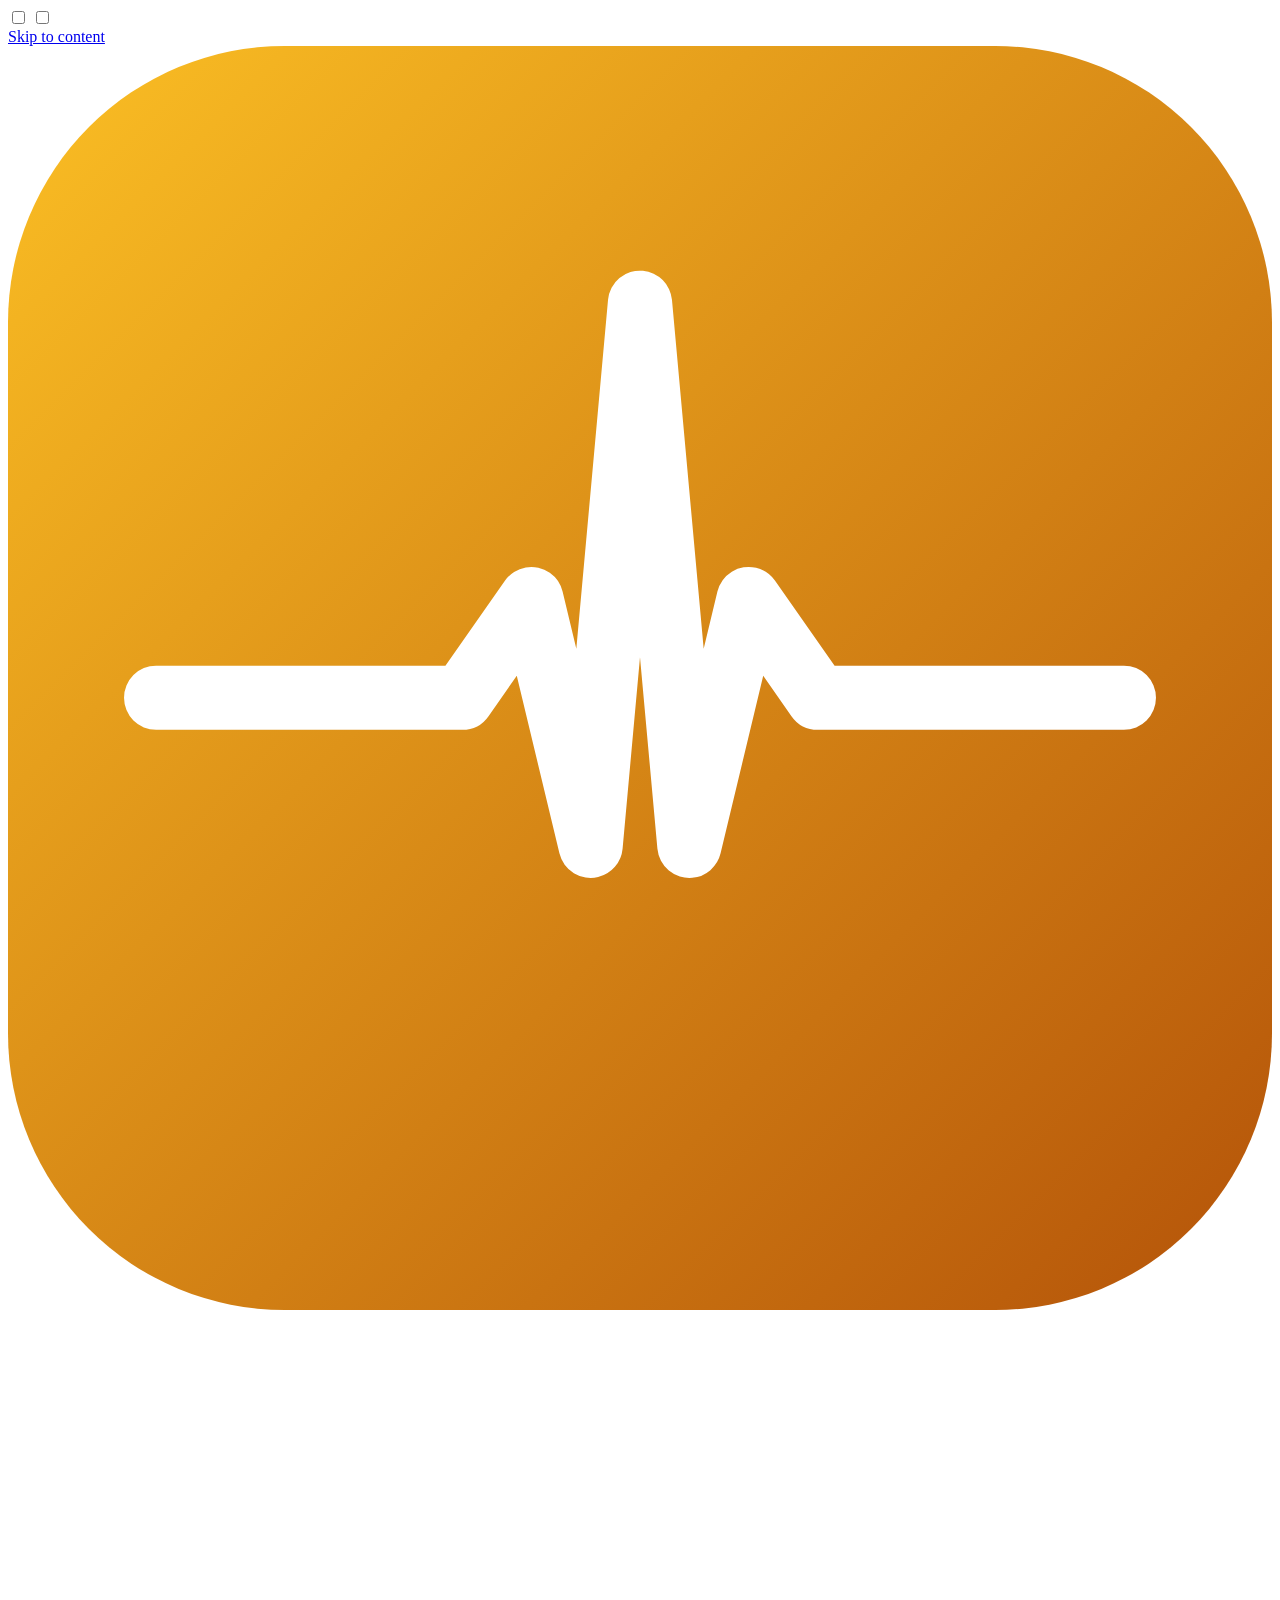
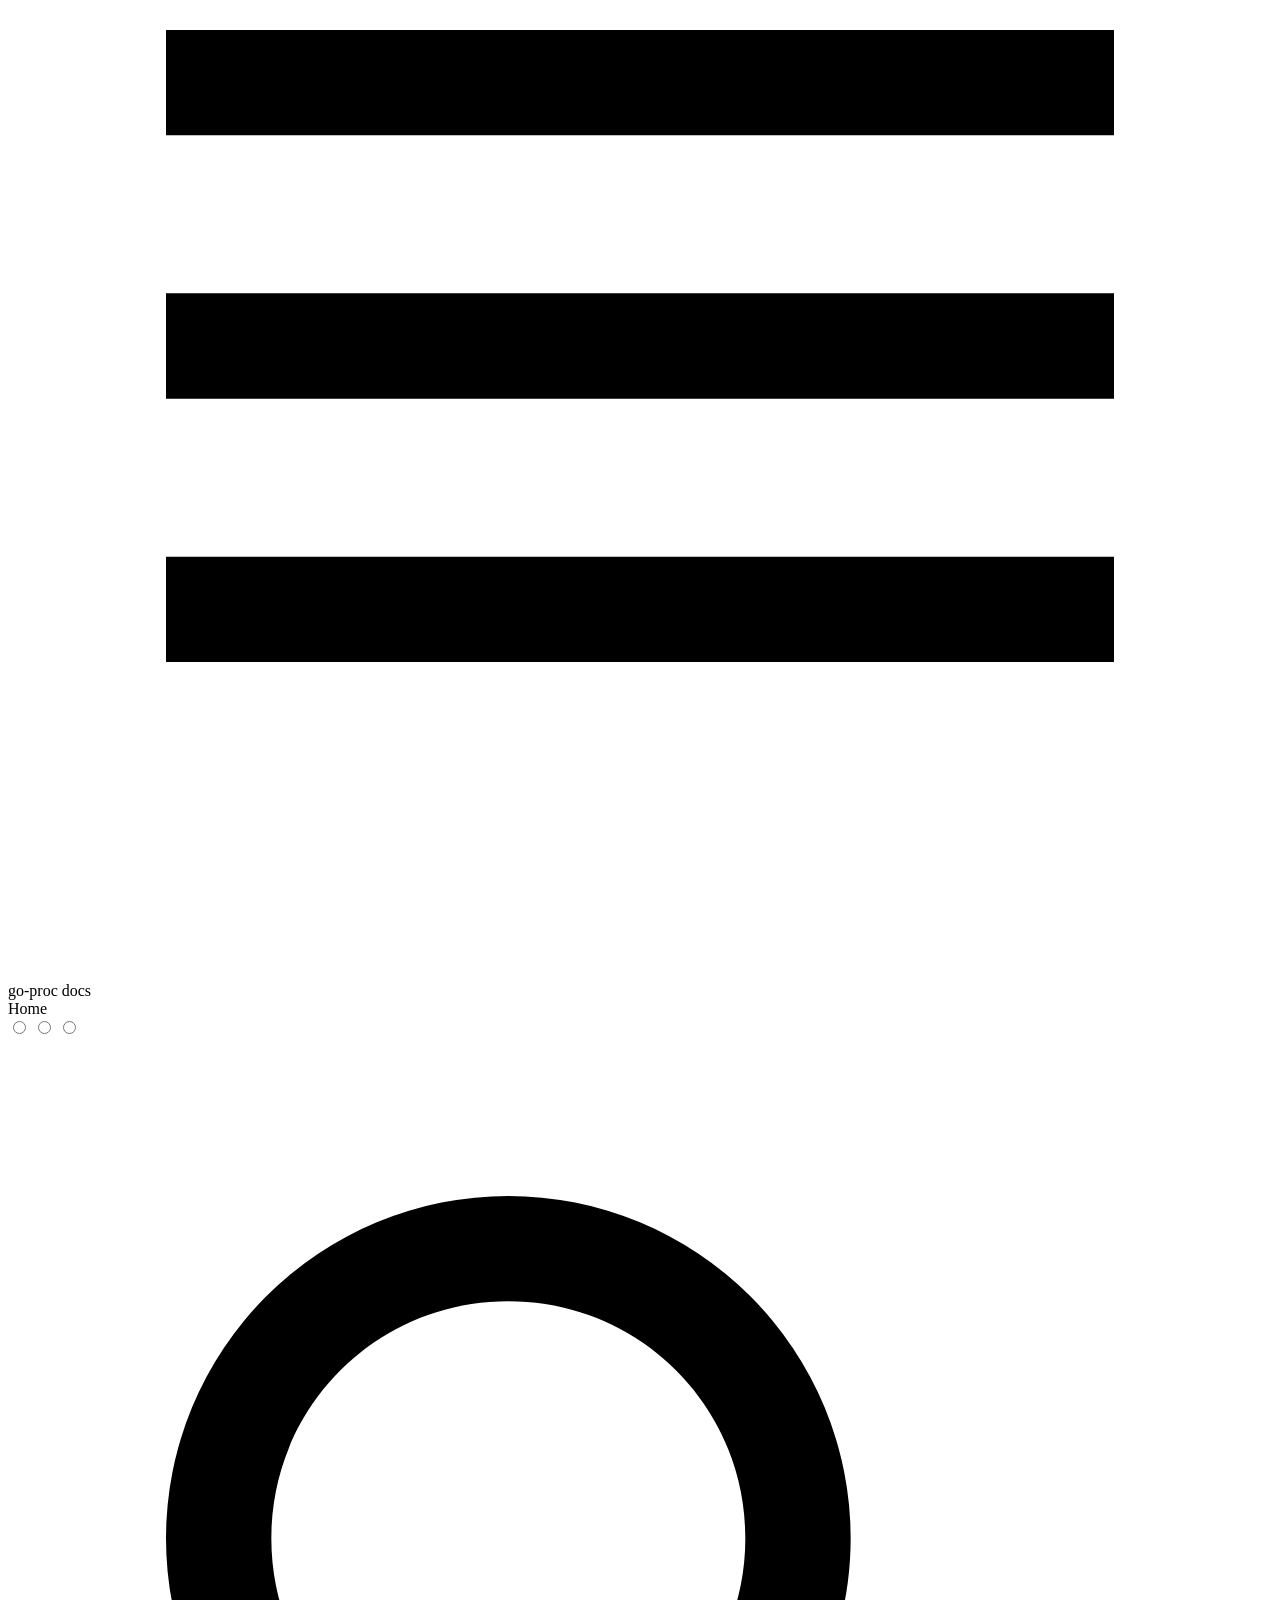
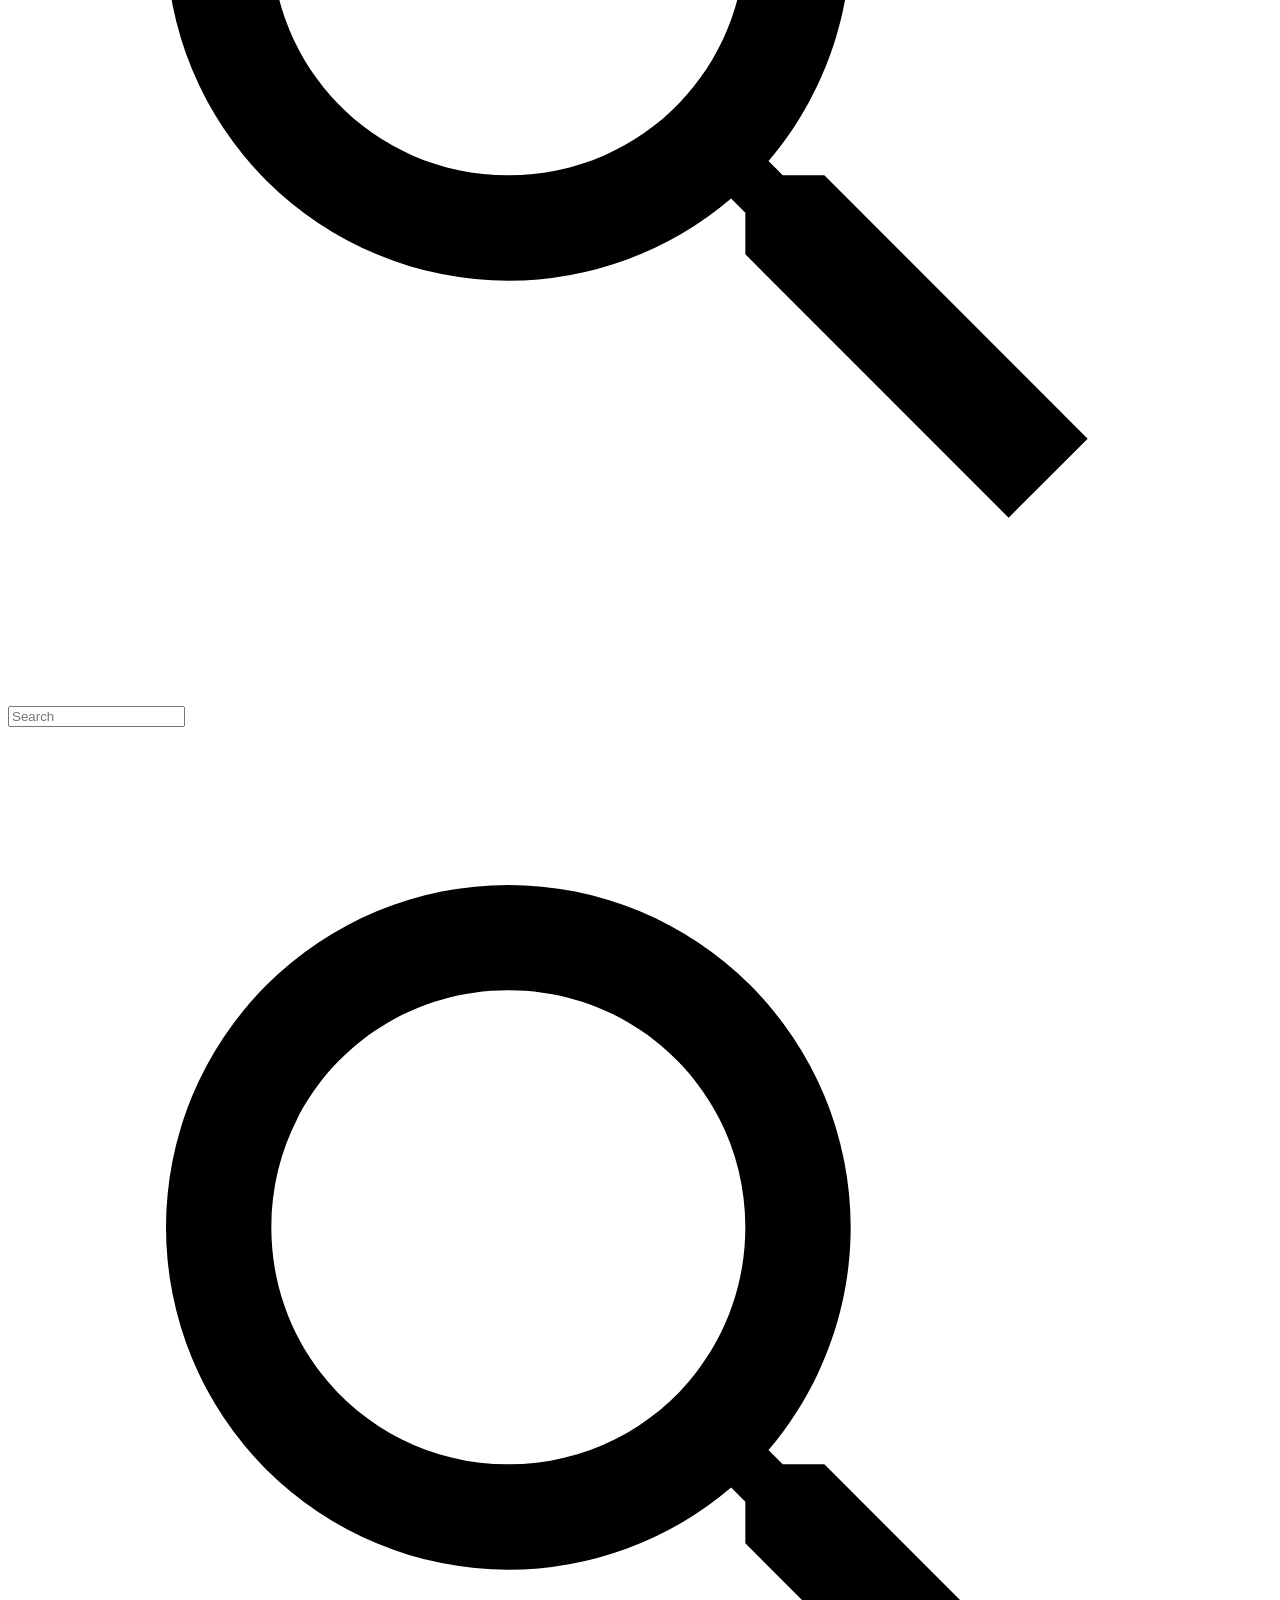
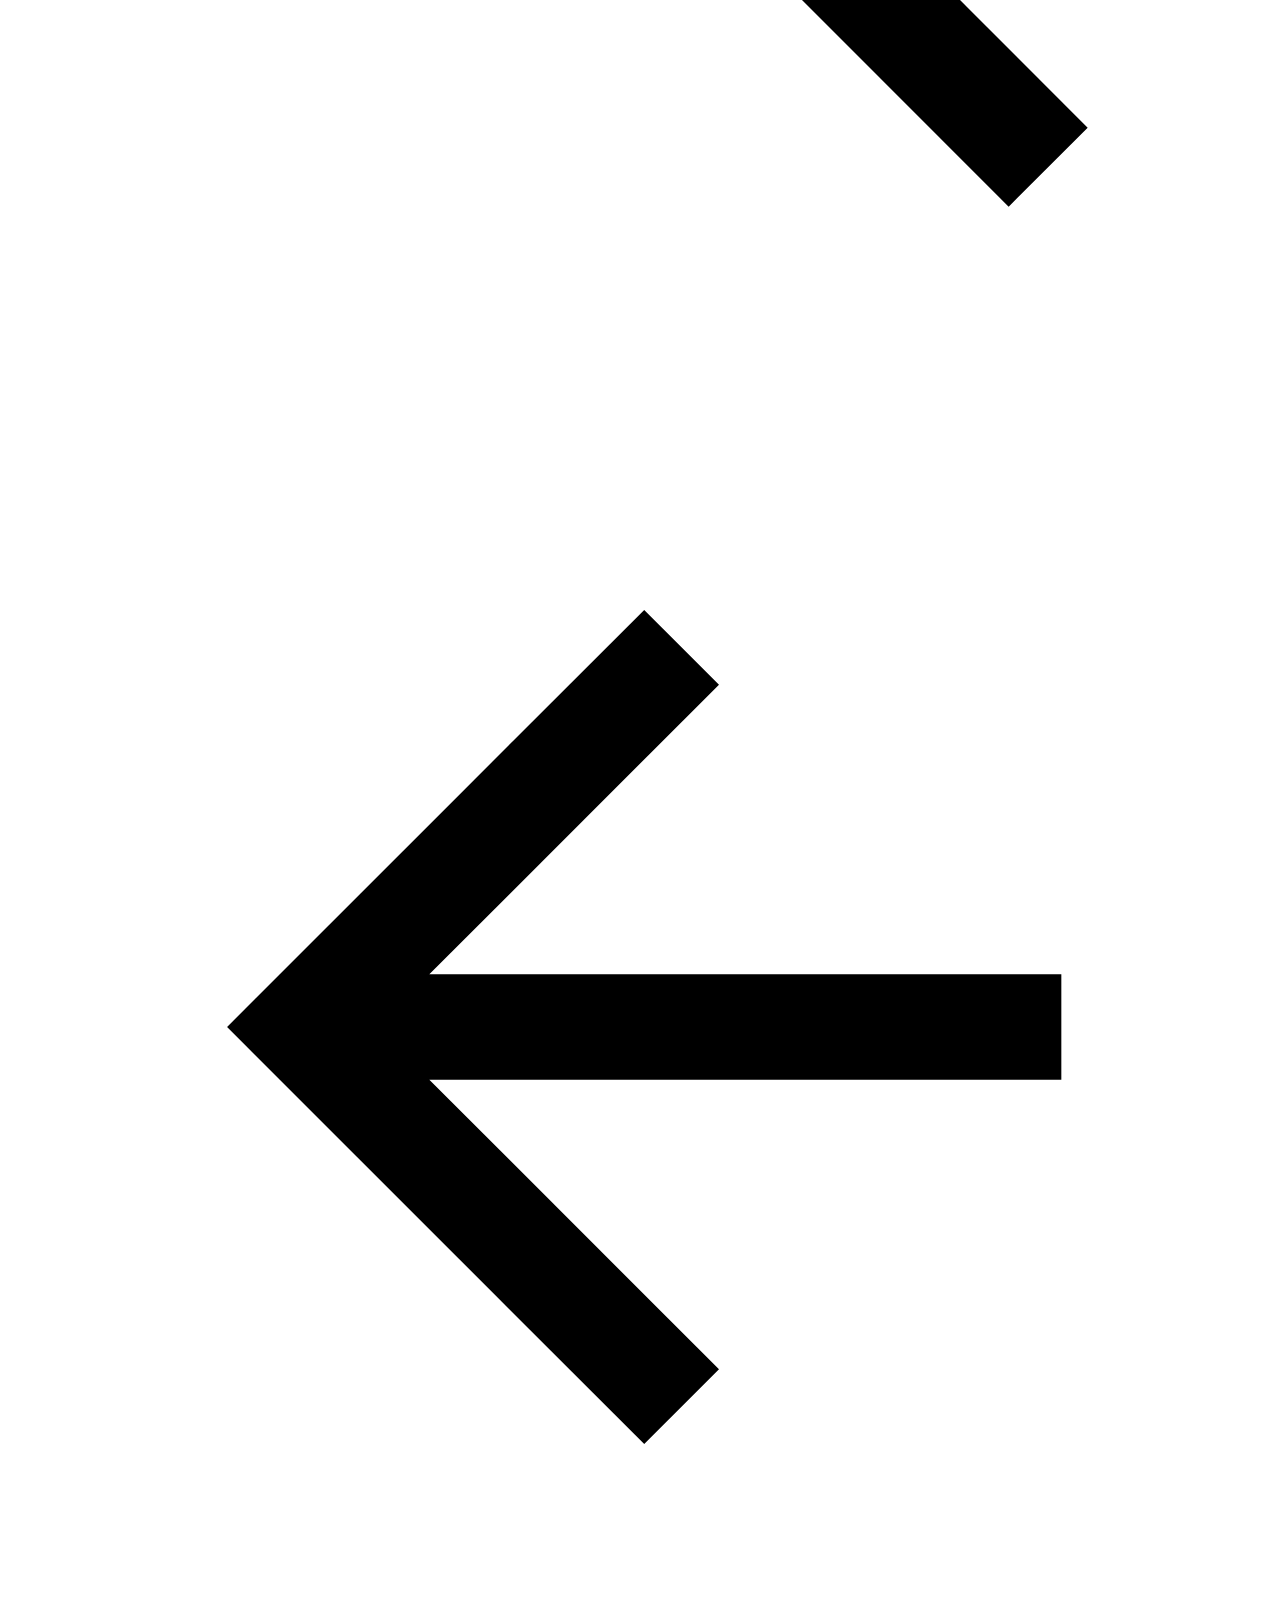
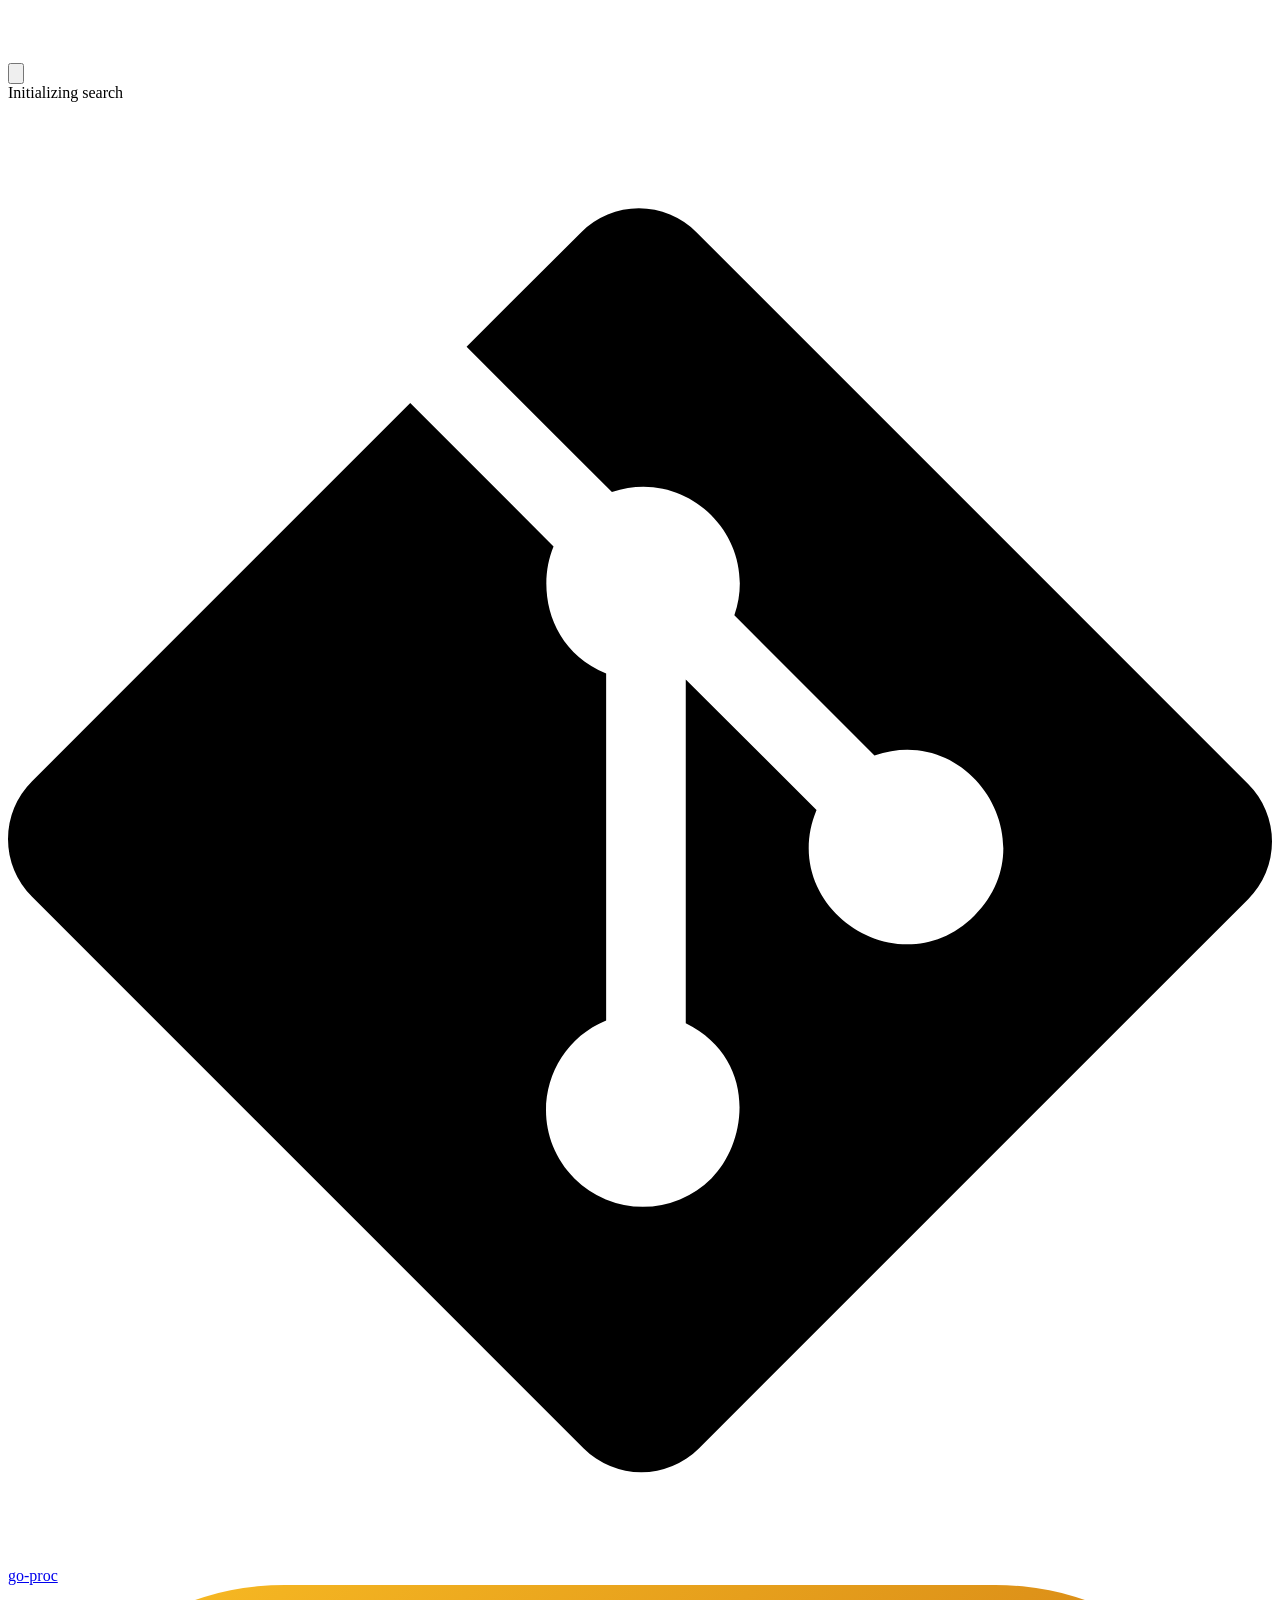
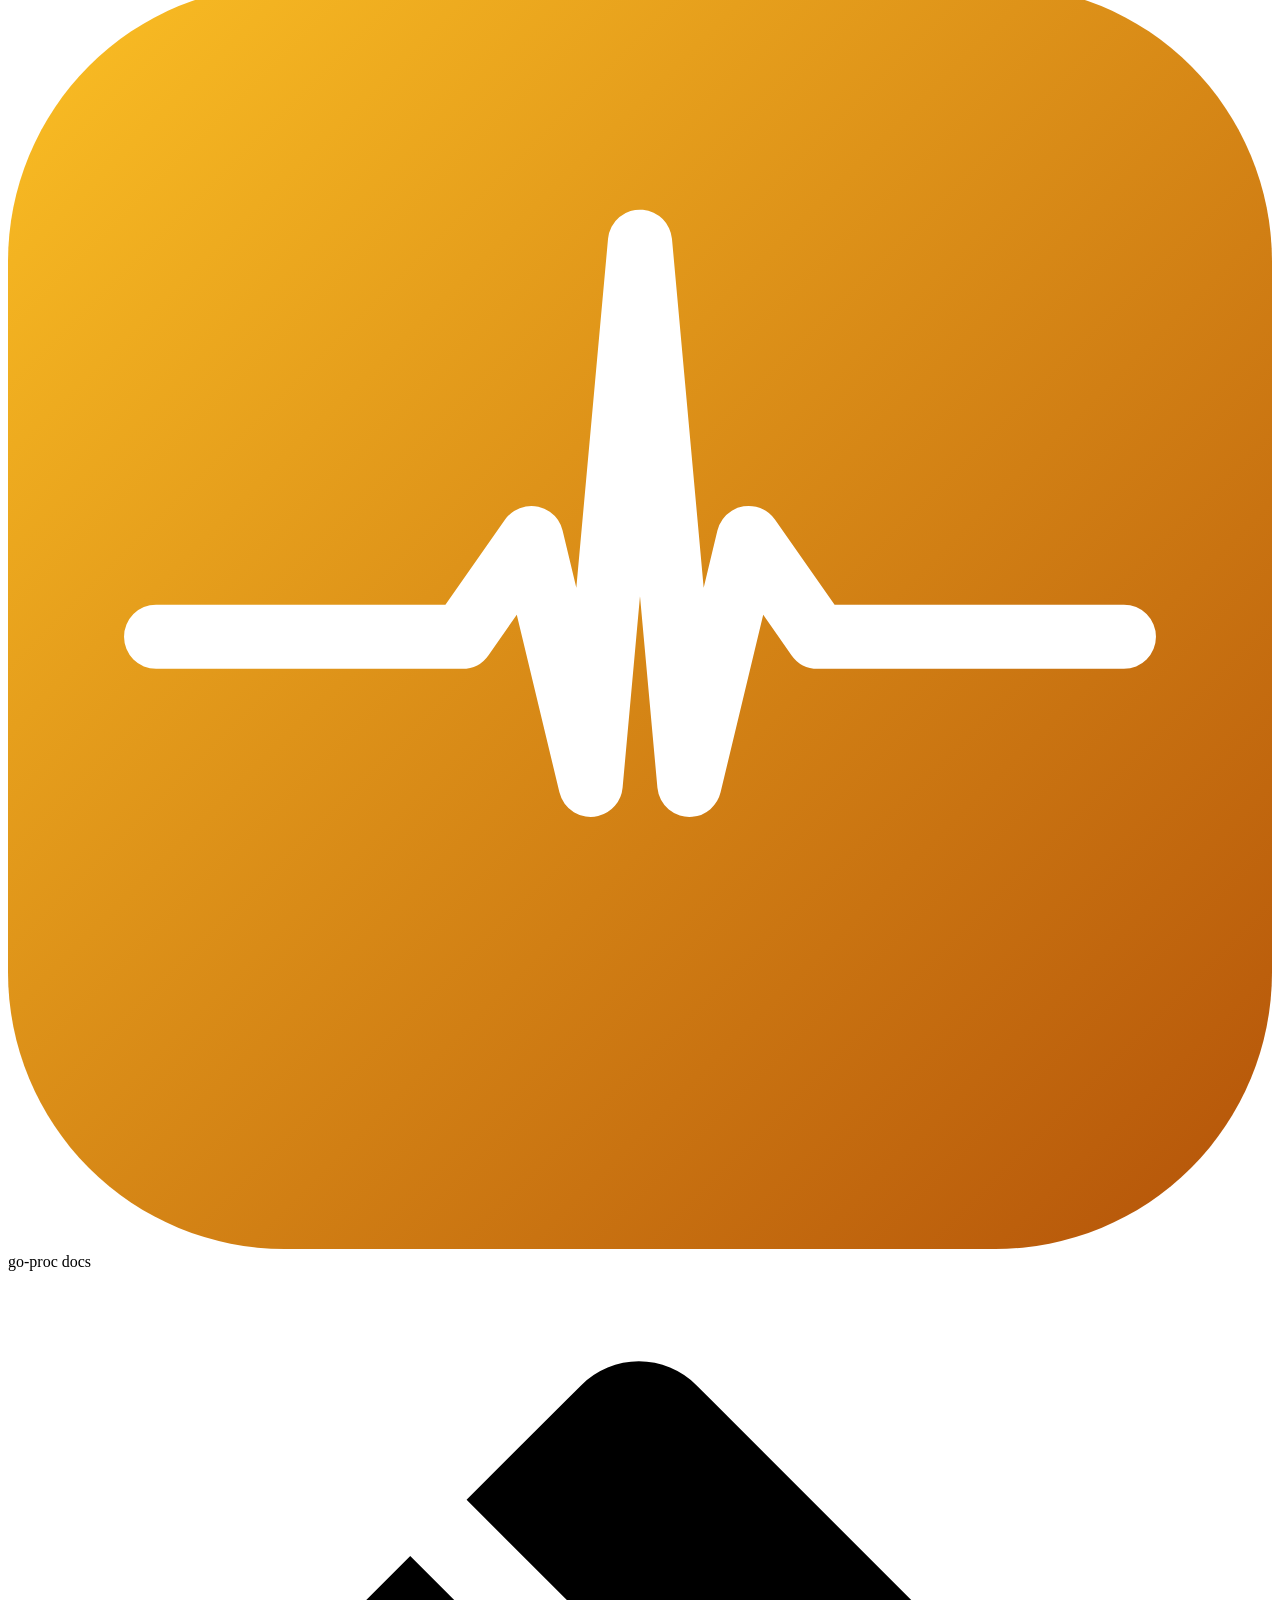
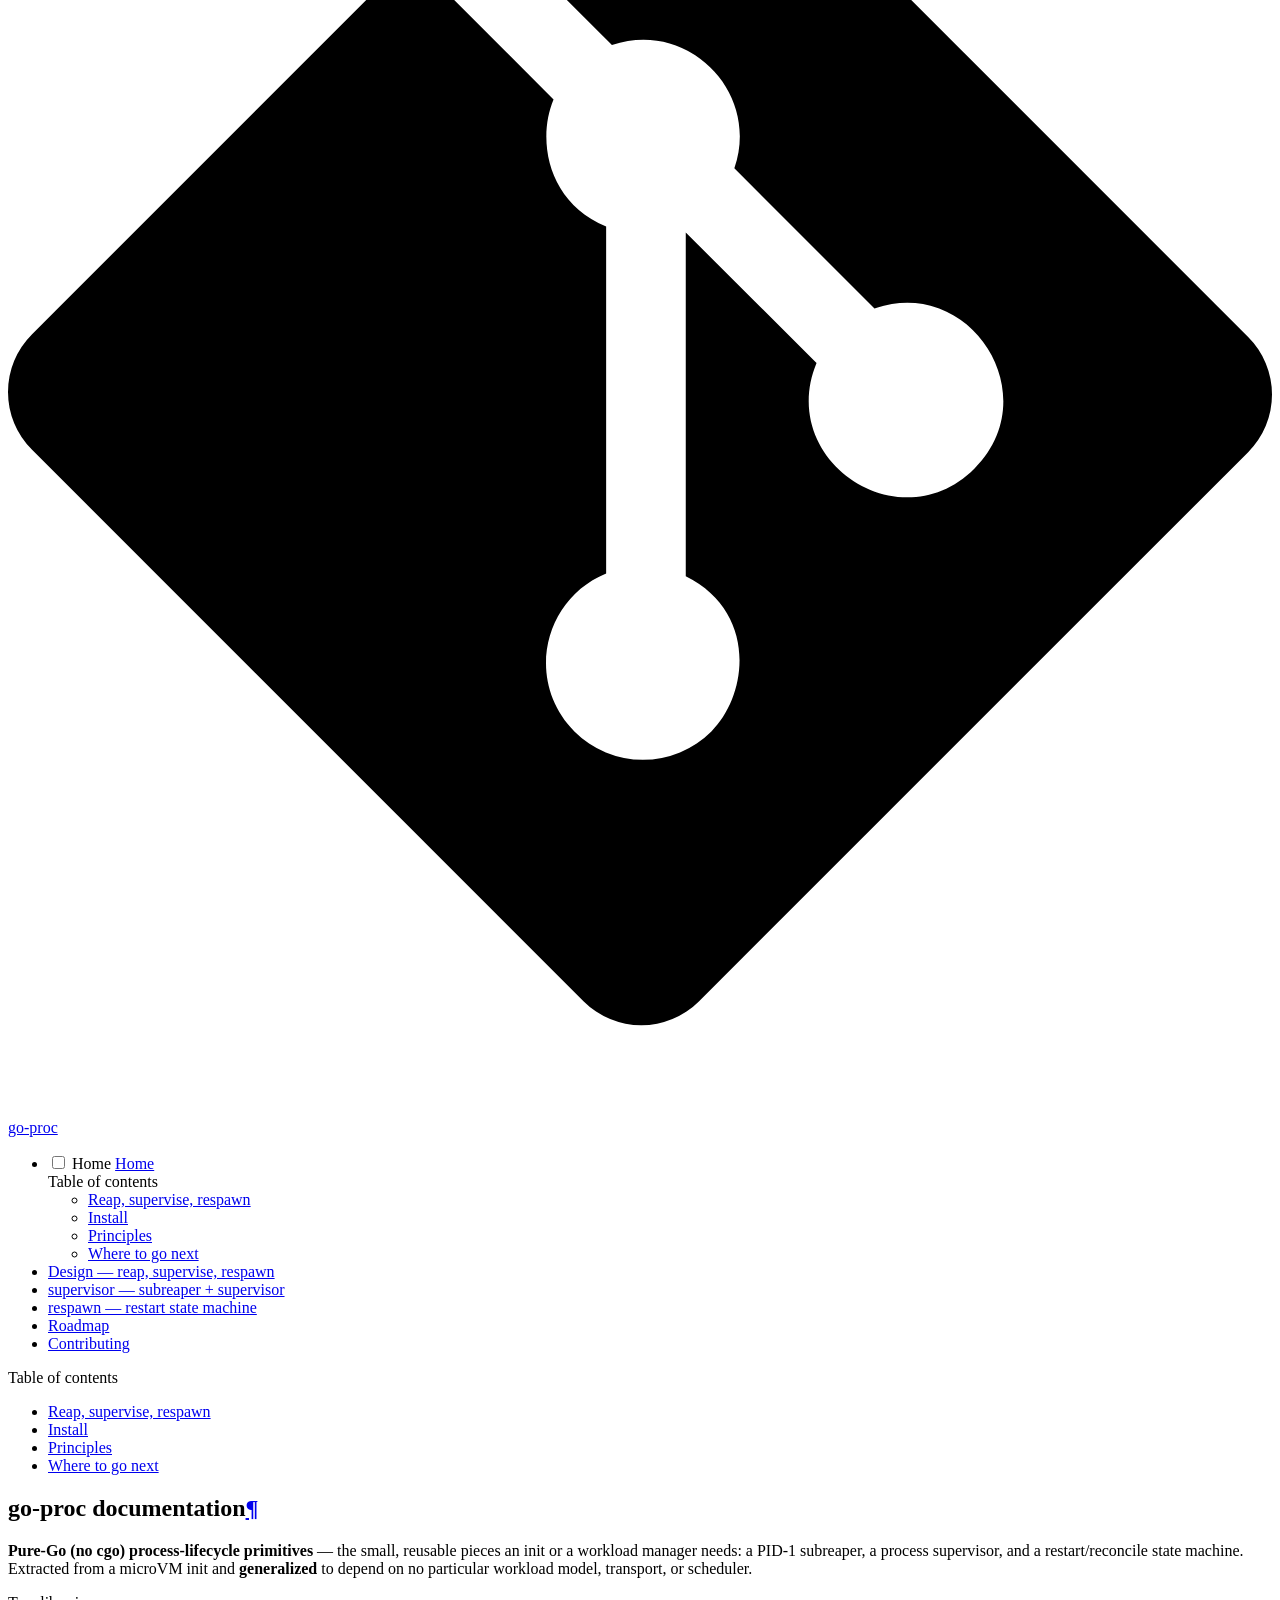
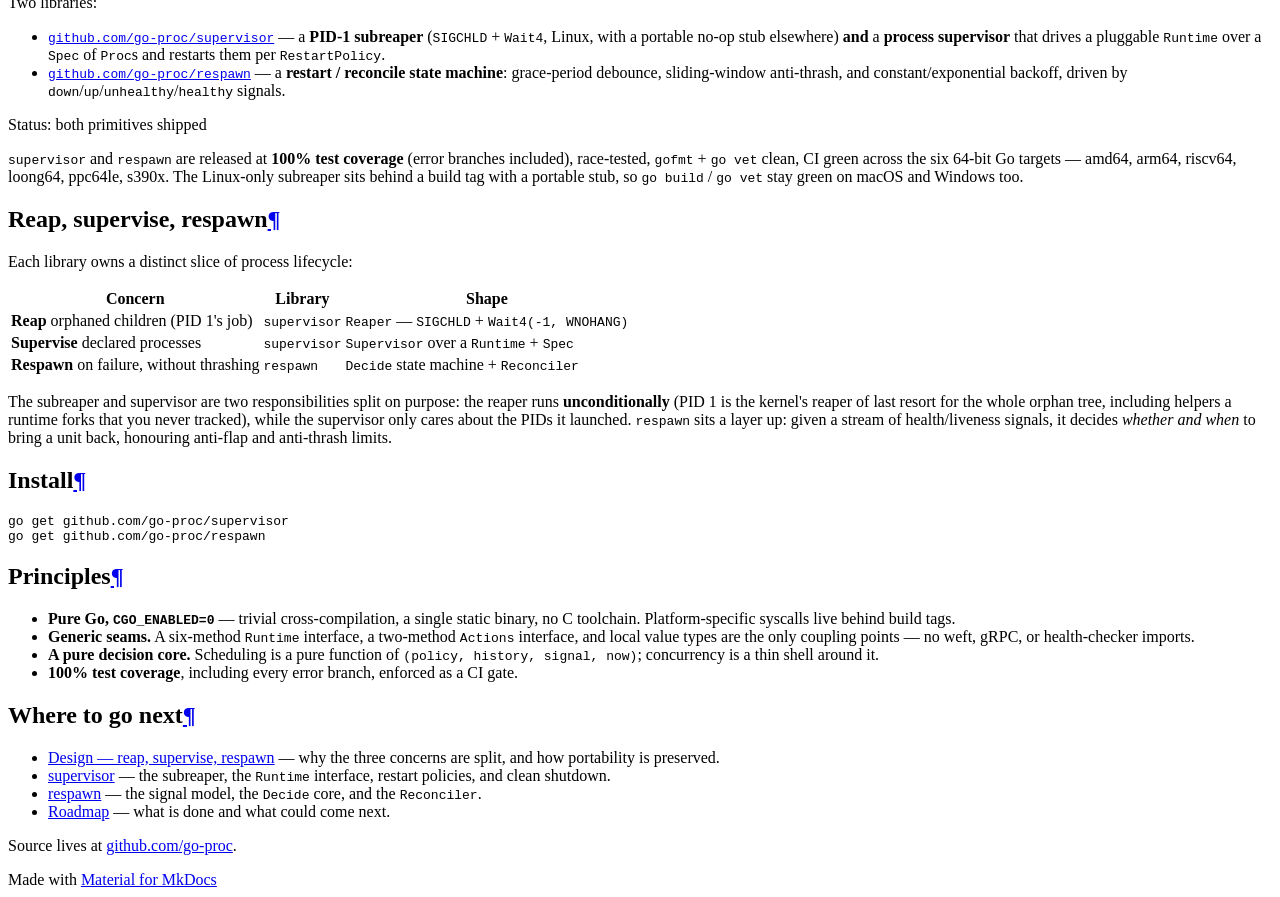
==== commit 8290cdaa: "Deployed 9fd5e89 to 0.1 with MkDocs 1.6.1 and mike 2.1.3" ====
--- a/0.1/index.html
+++ b/0.1/index.html
@@ -6,7 +6,7 @@
       <meta charset="utf-8">
       <meta name="viewport" content="width=device-width,initial-scale=1">
       
-        <meta name="description" content="Pure-Go (CGO-free) process-lifecycle primitives: a PID-1 subreaper and process supervisor, and a restart/reconcile state machine.">
+        <meta name="description" content="Pure-Go (no cgo) process-lifecycle primitives: a PID-1 subreaper + process supervisor and a restart/reconcile state machine.">
       
       
       
@@ -47,8 +47,6 @@
         <style>:root{--md-text-font:"Roboto";--md-code-font:"Roboto Mono"}</style>
       
     
-    
-      <link rel="stylesheet" href="assets/extra.css">
     
     <script>__md_scope=new URL(".",location),__md_hash=e=>[...e].reduce(((e,_)=>(e<<5)-e+_.charCodeAt(0)),0),__md_get=(e,_=localStorage,t=__md_scope)=>JSON.parse(_.getItem(t.pathname+"."+e)),__md_set=(e,_,t=localStorage,a=__md_scope)=>{try{t.setItem(a.pathname+"."+e,JSON.stringify(_))}catch(e){}}</script>
     
@@ -138,7 +136,7 @@
     
     
     
-    <input class="md-option" data-md-color-media="(prefers-color-scheme: light)" data-md-color-scheme="default" data-md-color-primary="custom" data-md-color-accent="indigo"  aria-label="Switch to dark mode"  type="radio" name="__palette" id="__palette_1">
+    <input class="md-option" data-md-color-media="(prefers-color-scheme: light)" data-md-color-scheme="default" data-md-color-primary="orange" data-md-color-accent="indigo"  aria-label="Switch to dark mode"  type="radio" name="__palette" id="__palette_1">
     
       <label class="md-header__button md-icon" title="Switch to dark mode" for="__palette_2" hidden>
         <svg xmlns="http://www.w3.org/2000/svg" viewBox="0 0 24 24"><path d="M12 8a4 4 0 0 0-4 4 4 4 0 0 0 4 4 4 4 0 0 0 4-4 4 4 0 0 0-4-4m0 10a6 6 0 0 1-6-6 6 6 0 0 1 6-6 6 6 0 0 1 6 6 6 6 0 0 1-6 6m8-9.31V4h-4.69L12 .69 8.69 4H4v4.69L.69 12 4 15.31V20h4.69L12 23.31 15.31 20H20v-4.69L23.31 12z"/></svg>
@@ -148,7 +146,7 @@
     
     
     
-    <input class="md-option" data-md-color-media="(prefers-color-scheme: dark)" data-md-color-scheme="slate" data-md-color-primary="custom" data-md-color-accent="indigo"  aria-label="Switch to system preference"  type="radio" name="__palette" id="__palette_2">
+    <input class="md-option" data-md-color-media="(prefers-color-scheme: dark)" data-md-color-scheme="slate" data-md-color-primary="orange" data-md-color-accent="indigo"  aria-label="Switch to system preference"  type="radio" name="__palette" id="__palette_2">
     
       <label class="md-header__button md-icon" title="Switch to system preference" for="__palette_0" hidden>
         <svg xmlns="http://www.w3.org/2000/svg" viewBox="0 0 24 24"><path d="M12 18c-.89 0-1.74-.2-2.5-.55C11.56 16.5 13 14.42 13 12s-1.44-4.5-3.5-5.45C10.26 6.2 11.11 6 12 6a6 6 0 0 1 6 6 6 6 0 0 1-6 6m8-9.31V4h-4.69L12 .69 8.69 4H4v4.69L.69 12 4 15.31V20h4.69L12 23.31 15.31 20H20v-4.69L23.31 12z"/></svg>
@@ -315,36 +313,18 @@
     <ul class="md-nav__list" data-md-component="toc" data-md-scrollfix>
       
         <li class="md-nav__item">
-  <a href="#the-two-primitives" class="md-nav__link">
-    <span class="md-ellipsis">
-      The two primitives
-    </span>
-  </a>
-  
-</li>
-      
-        <li class="md-nav__item">
-  <a href="#design-in-one-line" class="md-nav__link">
-    <span class="md-ellipsis">
-      Design in one line
-    </span>
-  </a>
-  
-</li>
-      
-        <li class="md-nav__item">
-  <a href="#quick-taste" class="md-nav__link">
-    <span class="md-ellipsis">
-      Quick taste
-    </span>
-  </a>
-  
-</li>
-      
-        <li class="md-nav__item">
-  <a href="#repositories" class="md-nav__link">
-    <span class="md-ellipsis">
-      Repositories
+  <a href="#reap-supervise-respawn" class="md-nav__link">
+    <span class="md-ellipsis">
+      Reap, supervise, respawn
+    </span>
+  </a>
+  
+</li>
+      
+        <li class="md-nav__item">
+  <a href="#install" class="md-nav__link">
+    <span class="md-ellipsis">
+      Install
     </span>
   </a>
   
@@ -387,7 +367,7 @@
         
   
   <span class="md-ellipsis">
-    Why these primitives
+    Design — reap, supervise, respawn
   </span>
   
 
@@ -407,7 +387,7 @@
         
   
   <span class="md-ellipsis">
-    supervisor — reap & supervise
+    supervisor — subreaper + supervisor
   </span>
   
 
@@ -503,36 +483,18 @@
     <ul class="md-nav__list" data-md-component="toc" data-md-scrollfix>
       
         <li class="md-nav__item">
-  <a href="#the-two-primitives" class="md-nav__link">
-    <span class="md-ellipsis">
-      The two primitives
-    </span>
-  </a>
-  
-</li>
-      
-        <li class="md-nav__item">
-  <a href="#design-in-one-line" class="md-nav__link">
-    <span class="md-ellipsis">
-      Design in one line
-    </span>
-  </a>
-  
-</li>
-      
-        <li class="md-nav__item">
-  <a href="#quick-taste" class="md-nav__link">
-    <span class="md-ellipsis">
-      Quick taste
-    </span>
-  </a>
-  
-</li>
-      
-        <li class="md-nav__item">
-  <a href="#repositories" class="md-nav__link">
-    <span class="md-ellipsis">
-      Repositories
+  <a href="#reap-supervise-respawn" class="md-nav__link">
+    <span class="md-ellipsis">
+      Reap, supervise, respawn
+    </span>
+  </a>
+  
+</li>
+      
+        <li class="md-nav__item">
+  <a href="#install" class="md-nav__link">
+    <span class="md-ellipsis">
+      Install
     </span>
   </a>
   
@@ -572,126 +534,89 @@
 
 
 <h1 id="go-proc-documentation">go-proc documentation<a class="headerlink" href="#go-proc-documentation" title="Permanent link">&para;</a></h1>
-<p><strong>Pure-Go (CGO-free) process-lifecycle primitives</strong> — <em>reap, supervise,
-respawn.</em> A small family of dependency-free Go libraries, extracted and
-generalized from a microVM init, that answer the three questions any
-long-running init has to answer: <em>who reaps the orphans, who keeps the workload
-up, and when should a crash actually restart.</em></p>
+<p><strong>Pure-Go (no cgo) process-lifecycle primitives</strong> — the small, reusable pieces an
+init or a workload manager needs: a PID-1 subreaper, a process supervisor, and a
+restart/reconcile state machine. Extracted from a microVM init and <strong>generalized</strong>
+to depend on no particular workload model, transport, or scheduler.</p>
+<p>Two libraries:</p>
+<ul>
+<li><a href="https://github.com/go-proc/supervisor"><code>github.com/go-proc/supervisor</code></a> — a
+  <strong>PID-1 subreaper</strong> (<code>SIGCHLD</code> + <code>Wait4</code>, Linux, with a portable no-op stub
+  elsewhere) <strong>and</strong> a <strong>process supervisor</strong> that drives a pluggable <code>Runtime</code>
+  over a <code>Spec</code> of <code>Proc</code>s and restarts them per <code>RestartPolicy</code>.</li>
+<li><a href="https://github.com/go-proc/respawn"><code>github.com/go-proc/respawn</code></a> — a
+  <strong>restart / reconcile state machine</strong>: grace-period debounce, sliding-window
+  anti-thrash, and constant/exponential backoff, driven by
+  <code>down</code>/<code>up</code>/<code>unhealthy</code>/<code>healthy</code> signals.</li>
+</ul>
 <div class="admonition success">
-<p class="admonition-title">Status: both primitives shipping</p>
-<p><a href="supervisor/"><code>supervisor</code></a> provides a <strong>PID-1 subreaper</strong> and a
-<strong>policy-driven process supervisor</strong>; <a href="respawn/"><code>respawn</code></a> provides the
-<strong>debounce / anti-thrash / backoff decision core</strong> and its concurrent
-reconciler. Both are pure Go with <code>CGO_ENABLED=0</code>, dependency-free, at 100%
-coverage, and CI-green across the six 64-bit Go targets (amd64, arm64,
-riscv64, loong64, ppc64le, s390x).</p>
+<p class="admonition-title">Status: both primitives shipped</p>
+<p><code>supervisor</code> and <code>respawn</code> are released at <strong>100% test coverage</strong> (error
+branches included), race-tested, <code>gofmt</code> + <code>go vet</code> clean, CI green across the
+six 64-bit Go targets — amd64, arm64, riscv64, loong64, ppc64le, s390x. The
+Linux-only subreaper sits behind a build tag with a portable stub, so
+<code>go build</code> / <code>go vet</code> stay green on macOS and Windows too.</p>
 </div>
-<h2 id="the-two-primitives">The two primitives<a class="headerlink" href="#the-two-primitives" title="Permanent link">&para;</a></h2>
+<h2 id="reap-supervise-respawn">Reap, supervise, respawn<a class="headerlink" href="#reap-supervise-respawn" title="Permanent link">&para;</a></h2>
+<p>Each library owns a distinct slice of process lifecycle:</p>
 <table>
 <thead>
 <tr>
-<th>Module</th>
-<th>Import path</th>
-<th>What it does</th>
+<th>Concern</th>
+<th>Library</th>
+<th>Shape</th>
 </tr>
 </thead>
 <tbody>
 <tr>
-<td><strong>supervisor</strong></td>
-<td><code>github.com/go-proc/supervisor</code></td>
-<td>A <strong>subreaper</strong> (SIGCHLD + <code>Wait4</code> on Linux, portable no-op stub elsewhere) that adopts and reaps orphaned children, plus a <strong>supervisor</strong> that drives a pluggable <code>Runtime</code> over a <code>Spec</code> of <code>Proc</code>s and restarts each per its <code>RestartPolicy</code> (<code>Never</code> / <code>OnFailure</code> / <code>Always</code>), correlating every exit back to the process that owns it.</td>
+<td><strong>Reap</strong> orphaned children (PID 1's job)</td>
+<td><code>supervisor</code></td>
+<td><code>Reaper</code> — <code>SIGCHLD</code> + <code>Wait4(-1, WNOHANG)</code></td>
 </tr>
 <tr>
-<td><strong>respawn</strong></td>
-<td><code>github.com/go-proc/respawn</code></td>
-<td>A <strong>restart / reconcile state machine</strong>: a pure <code>Decide(policy, history, attempt, signal, now) → Plan</code> core — grace-period debounce (anti-flap), <code>max_restarts</code> sliding-window anti-thrash, constant / exponential backoff — wrapped in a concurrent per-unit <code>Reconciler</code> driven by down / up / unhealthy / healthy signals through a caller-supplied <code>Actions</code> interface.</td>
+<td><strong>Supervise</strong> declared processes</td>
+<td><code>supervisor</code></td>
+<td><code>Supervisor</code> over a <code>Runtime</code> + <code>Spec</code></td>
+</tr>
+<tr>
+<td><strong>Respawn</strong> on failure, without thrashing</td>
+<td><code>respawn</code></td>
+<td><code>Decide</code> state machine + <code>Reconciler</code></td>
 </tr>
 </tbody>
 </table>
-<p>The two compose: <code>supervisor</code> owns the OS-level reaping and process running,
-while <code>respawn</code> owns the <em>decision</em> of whether and when a down process should
-come back. Either can be used on its own.</p>
-<h2 id="design-in-one-line">Design in one line<a class="headerlink" href="#design-in-one-line" title="Permanent link">&para;</a></h2>
-<blockquote>
-<p><strong><code>supervisor</code> reaps and runs; <code>respawn</code> decides.</strong></p>
-</blockquote>
-<p>The restart decision is a <strong>pure function</strong> of policy and history, so it is
-tested exhaustively without spawning a single process; the OS-facing reaper is
-isolated behind build-tagged files with fault-injection seams. See
-<a href="why/">Why these primitives</a> for the full rationale.</p>
-<h2 id="quick-taste">Quick taste<a class="headerlink" href="#quick-taste" title="Permanent link">&para;</a></h2>
-<p><code>supervisor</code> — become a subreaper and supervise a spec:</p>
-<div class="highlight"><pre><span></span><code><a id="__codelineno-0-1" name="__codelineno-0-1" href="#__codelineno-0-1"></a><span class="nx">stop</span><span class="w"> </span><span class="o">:=</span><span class="w"> </span><span class="nx">supervisor</span><span class="p">.</span><span class="nx">StartReaper</span><span class="p">()</span><span class="w">   </span><span class="c1">// Linux: PR_SET_CHILD_SUBREAPER + SIGCHLD/Wait4</span>
-<a id="__codelineno-0-2" name="__codelineno-0-2" href="#__codelineno-0-2"></a><span class="k">defer</span><span class="w"> </span><span class="nx">stop</span><span class="p">()</span><span class="w">                       </span><span class="c1">// elsewhere: portable no-op</span>
-<a id="__codelineno-0-3" name="__codelineno-0-3" href="#__codelineno-0-3"></a>
-<a id="__codelineno-0-4" name="__codelineno-0-4" href="#__codelineno-0-4"></a><span class="nx">sup</span><span class="w"> </span><span class="o">:=</span><span class="w"> </span><span class="nx">supervisor</span><span class="p">.</span><span class="nx">New</span><span class="p">(</span><span class="nx">runtime</span><span class="p">,</span><span class="w"> </span><span class="nx">supervisor</span><span class="p">.</span><span class="nx">Spec</span><span class="p">{</span>
-<a id="__codelineno-0-5" name="__codelineno-0-5" href="#__codelineno-0-5"></a><span class="w">    </span><span class="nx">Procs</span><span class="p">:</span><span class="w"> </span><span class="p">[]</span><span class="nx">supervisor</span><span class="p">.</span><span class="nx">Proc</span><span class="p">{</span>
-<a id="__codelineno-0-6" name="__codelineno-0-6" href="#__codelineno-0-6"></a><span class="w">        </span><span class="p">{</span><span class="nx">Name</span><span class="p">:</span><span class="w"> </span><span class="s">&quot;api&quot;</span><span class="p">,</span><span class="w"> </span><span class="nx">Restart</span><span class="p">:</span><span class="w"> </span><span class="nx">supervisor</span><span class="p">.</span><span class="nx">Always</span><span class="p">},</span>
-<a id="__codelineno-0-7" name="__codelineno-0-7" href="#__codelineno-0-7"></a><span class="w">        </span><span class="p">{</span><span class="nx">Name</span><span class="p">:</span><span class="w"> </span><span class="s">&quot;batch&quot;</span><span class="p">,</span><span class="w"> </span><span class="nx">Restart</span><span class="p">:</span><span class="w"> </span><span class="nx">supervisor</span><span class="p">.</span><span class="nx">OnFailure</span><span class="p">},</span>
-<a id="__codelineno-0-8" name="__codelineno-0-8" href="#__codelineno-0-8"></a><span class="w">    </span><span class="p">},</span>
-<a id="__codelineno-0-9" name="__codelineno-0-9" href="#__codelineno-0-9"></a><span class="p">})</span>
-<a id="__codelineno-0-10" name="__codelineno-0-10" href="#__codelineno-0-10"></a><span class="nx">sup</span><span class="p">.</span><span class="nx">Run</span><span class="p">(</span><span class="nx">ctx</span><span class="p">)</span><span class="w">                        </span><span class="c1">// starts, watches, restarts per policy</span>
+<p>The subreaper and supervisor are two responsibilities split on purpose: the
+reaper runs <strong>unconditionally</strong> (PID 1 is the kernel's reaper of last resort for
+the whole orphan tree, including helpers a runtime forks that you never tracked),
+while the supervisor only cares about the PIDs it launched. <code>respawn</code> sits a layer
+up: given a stream of health/liveness signals, it decides <em>whether and when</em> to
+bring a unit back, honouring anti-flap and anti-thrash limits.</p>
+<h2 id="install">Install<a class="headerlink" href="#install" title="Permanent link">&para;</a></h2>
+<div class="highlight"><pre><span></span><code><a id="__codelineno-0-1" name="__codelineno-0-1" href="#__codelineno-0-1"></a>go<span class="w"> </span>get<span class="w"> </span>github.com/go-proc/supervisor
+<a id="__codelineno-0-2" name="__codelineno-0-2" href="#__codelineno-0-2"></a>go<span class="w"> </span>get<span class="w"> </span>github.com/go-proc/respawn
 </code></pre></div>
-<p><code>respawn</code> — decide whether a down unit should restart:</p>
-<div class="highlight"><pre><span></span><code><a id="__codelineno-1-1" name="__codelineno-1-1" href="#__codelineno-1-1"></a><span class="nx">plan</span><span class="w"> </span><span class="o">:=</span><span class="w"> </span><span class="nx">respawn</span><span class="p">.</span><span class="nx">Decide</span><span class="p">(</span><span class="nx">policy</span><span class="p">,</span><span class="w"> </span><span class="nx">history</span><span class="p">,</span><span class="w"> </span><span class="nx">attempt</span><span class="p">,</span><span class="w"> </span><span class="nx">respawn</span><span class="p">.</span><span class="nx">SignalDown</span><span class="p">,</span><span class="w"> </span><span class="nx">time</span><span class="p">.</span><span class="nx">Now</span><span class="p">())</span>
-<a id="__codelineno-1-2" name="__codelineno-1-2" href="#__codelineno-1-2"></a><span class="k">switch</span><span class="w"> </span><span class="nx">plan</span><span class="p">.</span><span class="nx">Action</span><span class="w"> </span><span class="p">{</span>
-<a id="__codelineno-1-3" name="__codelineno-1-3" href="#__codelineno-1-3"></a><span class="k">case</span><span class="w"> </span><span class="nx">respawn</span><span class="p">.</span><span class="nx">Restart</span><span class="p">:</span><span class="w">  </span><span class="c1">// after plan.Delay (backoff)</span>
-<a id="__codelineno-1-4" name="__codelineno-1-4" href="#__codelineno-1-4"></a><span class="k">case</span><span class="w"> </span><span class="nx">respawn</span><span class="p">.</span><span class="nx">Debounce</span><span class="p">:</span><span class="w"> </span><span class="c1">// still inside the grace window</span>
-<a id="__codelineno-1-5" name="__codelineno-1-5" href="#__codelineno-1-5"></a><span class="k">case</span><span class="w"> </span><span class="nx">respawn</span><span class="p">.</span><span class="nx">GiveUp</span><span class="p">:</span><span class="w">   </span><span class="c1">// max_restarts exceeded in the window</span>
-<a id="__codelineno-1-6" name="__codelineno-1-6" href="#__codelineno-1-6"></a><span class="p">}</span>
-</code></pre></div>
-<h2 id="repositories">Repositories<a class="headerlink" href="#repositories" title="Permanent link">&para;</a></h2>
-<table>
-<thead>
-<tr>
-<th>Repo</th>
-<th>What it is</th>
-</tr>
-</thead>
-<tbody>
-<tr>
-<td><a href="https://github.com/go-proc/supervisor"><code>supervisor</code></a></td>
-<td>the subreaper + process supervisor (<a href="https://pkg.go.dev/github.com/go-proc/supervisor">pkg.go.dev</a>)</td>
-</tr>
-<tr>
-<td><a href="https://github.com/go-proc/respawn"><code>respawn</code></a></td>
-<td>the restart / reconcile state machine (<a href="https://pkg.go.dev/github.com/go-proc/respawn">pkg.go.dev</a>)</td>
-</tr>
-<tr>
-<td><a href="https://github.com/go-proc/docs"><code>docs</code></a></td>
-<td>this documentation site (MkDocs Material, versioned with mike)</td>
-</tr>
-<tr>
-<td><a href="https://github.com/go-proc/go-proc.github.io"><code>go-proc.github.io</code></a></td>
-<td>the organization landing page (Hugo)</td>
-</tr>
-<tr>
-<td><a href="https://github.com/go-proc/brand"><code>brand</code></a></td>
-<td>logo and brand assets</td>
-</tr>
-</tbody>
-</table>
 <h2 id="principles">Principles<a class="headerlink" href="#principles" title="Permanent link">&para;</a></h2>
 <ul>
 <li><strong>Pure Go, <code>CGO_ENABLED=0</code></strong> — trivial cross-compilation, a single static
-  binary, no C toolchain. Linux-only syscalls sit behind build tags with a
-  portable no-op stub.</li>
-<li><strong>Mechanism, not policy engine.</strong> Reaping and running are separated from the
-  restart <em>decision</em>; the decision is a pure, exhaustively-testable function.</li>
-<li><strong>Dependency-free.</strong> No third-party imports — only the standard library.</li>
-<li><strong>100% test coverage</strong> is the target, enforced as a CI gate, error branches
-  included.</li>
+  binary, no C toolchain. Platform-specific syscalls live behind build tags.</li>
+<li><strong>Generic seams.</strong> A six-method <code>Runtime</code> interface, a two-method <code>Actions</code>
+  interface, and local value types are the only coupling points — no weft, gRPC,
+  or health-checker imports.</li>
+<li><strong>A pure decision core.</strong> Scheduling is a pure function of
+  <code>(policy, history, signal, now)</code>; concurrency is a thin shell around it.</li>
+<li><strong>100% test coverage</strong>, including every error branch, enforced as a CI gate.</li>
 </ul>
 <h2 id="where-to-go-next">Where to go next<a class="headerlink" href="#where-to-go-next" title="Permanent link">&para;</a></h2>
 <ul>
-<li><a href="why/">Why these primitives</a> — the reap / supervise / respawn split and why
-  the decision core is a pure function.</li>
-<li><a href="supervisor/">supervisor — reap &amp; supervise</a> — the subreaper, <code>Runtime</code>,
-  <code>Spec</code>, <code>Proc</code>, <code>RestartPolicy</code>.</li>
-<li><a href="respawn/">respawn — restart state machine</a> — <code>Decide</code>, <code>Plan</code>, backoff,
-  the anti-thrash window, and the <code>Reconciler</code>.</li>
-<li><a href="roadmap/">Roadmap</a> — what is shipping and what is out of scope.</li>
+<li><a href="why/">Design — reap, supervise, respawn</a> — why the three concerns are split,
+  and how portability is preserved.</li>
+<li><a href="supervisor/">supervisor</a> — the subreaper, the <code>Runtime</code> interface, restart
+  policies, and clean shutdown.</li>
+<li><a href="respawn/">respawn</a> — the signal model, the <code>Decide</code> core, and the
+  <code>Reconciler</code>.</li>
+<li><a href="roadmap/">Roadmap</a> — what is done and what could come next.</li>
 </ul>
+<p>Source lives at <a href="https://github.com/go-proc">github.com/go-proc</a>.</p>
 
 
 
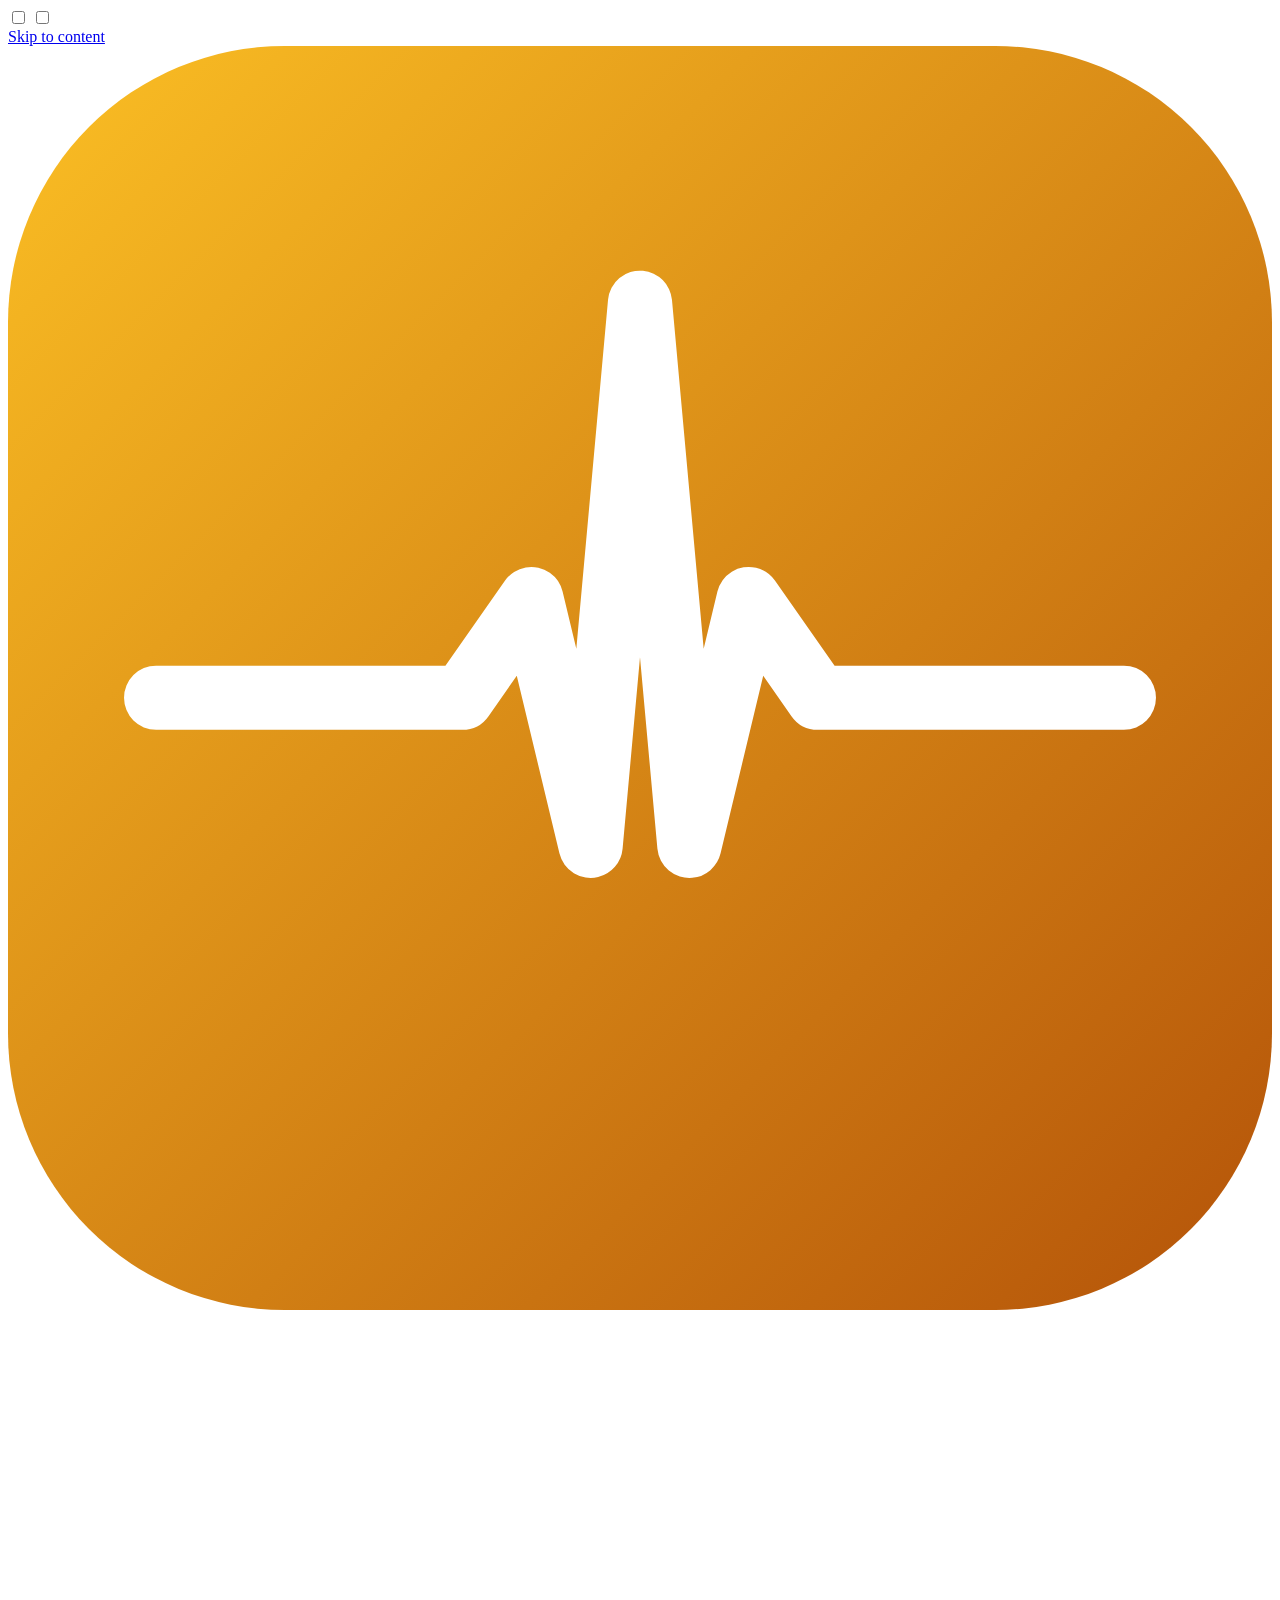
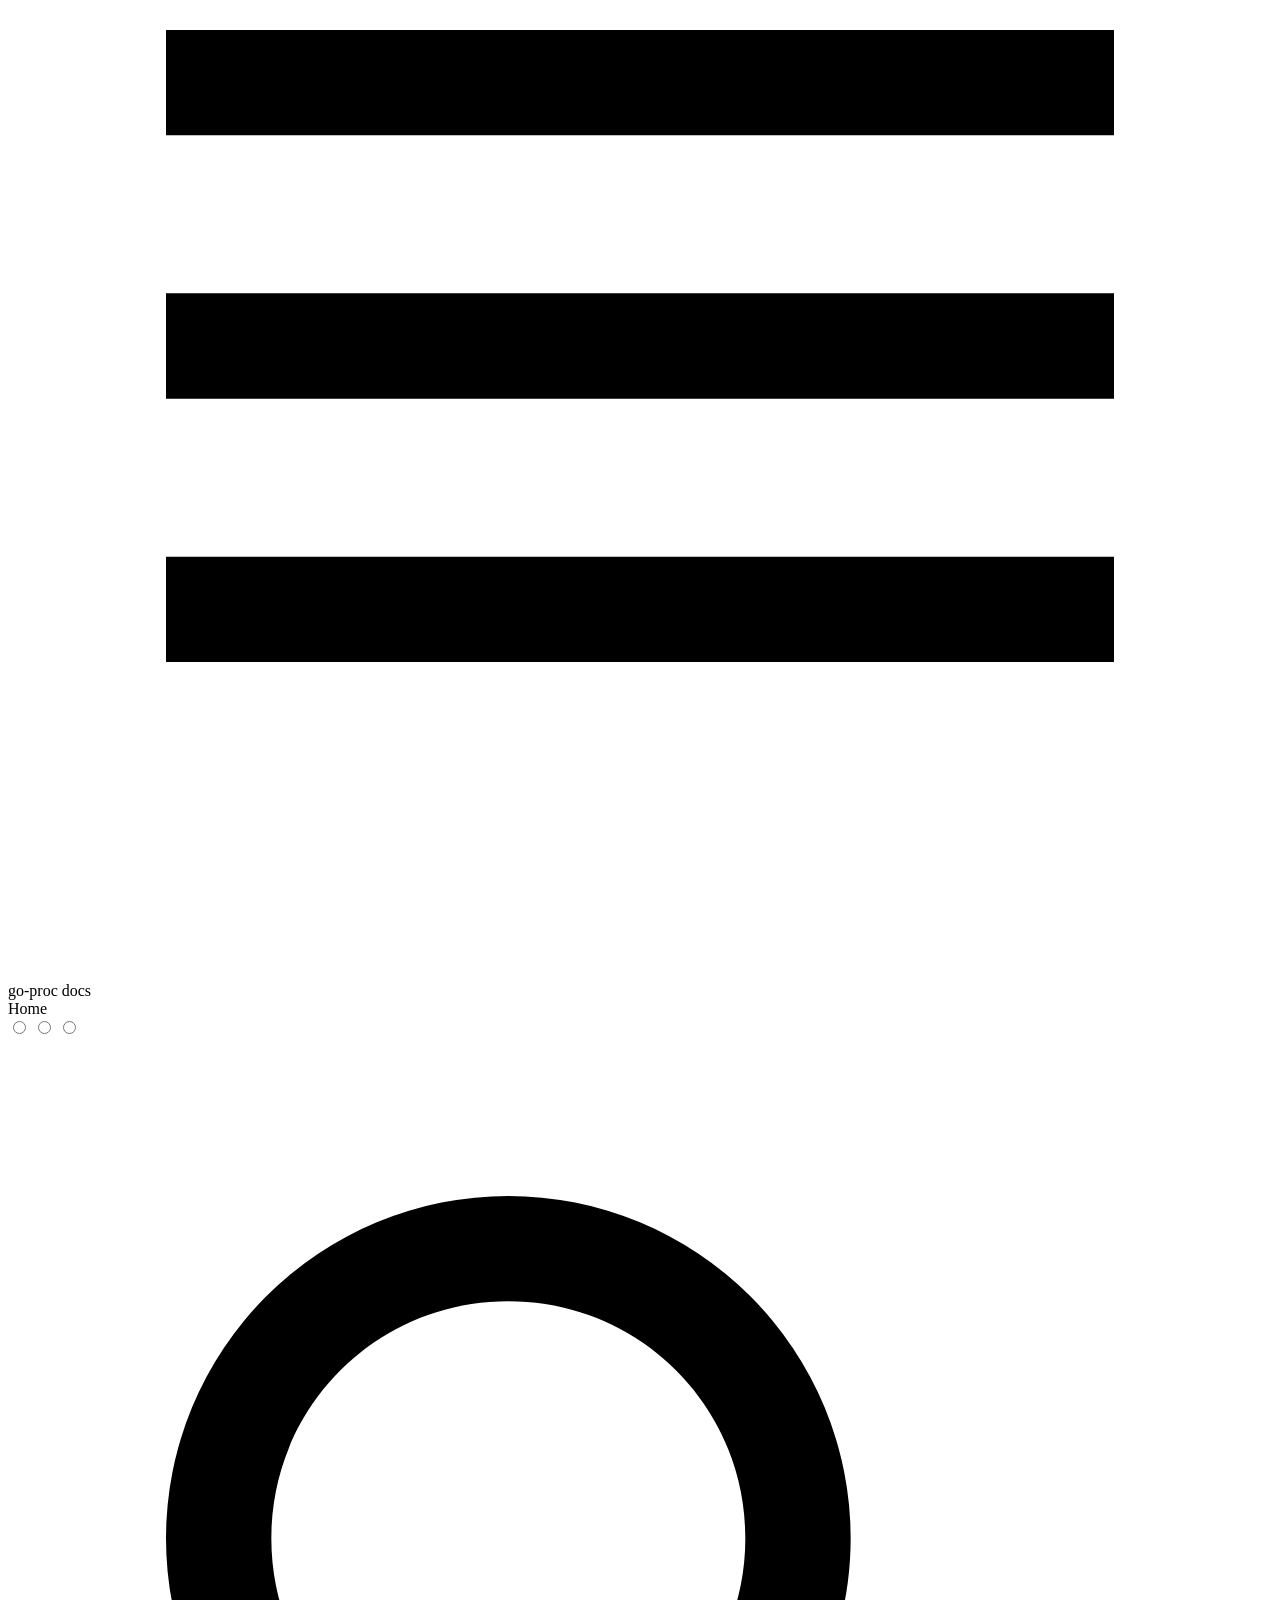
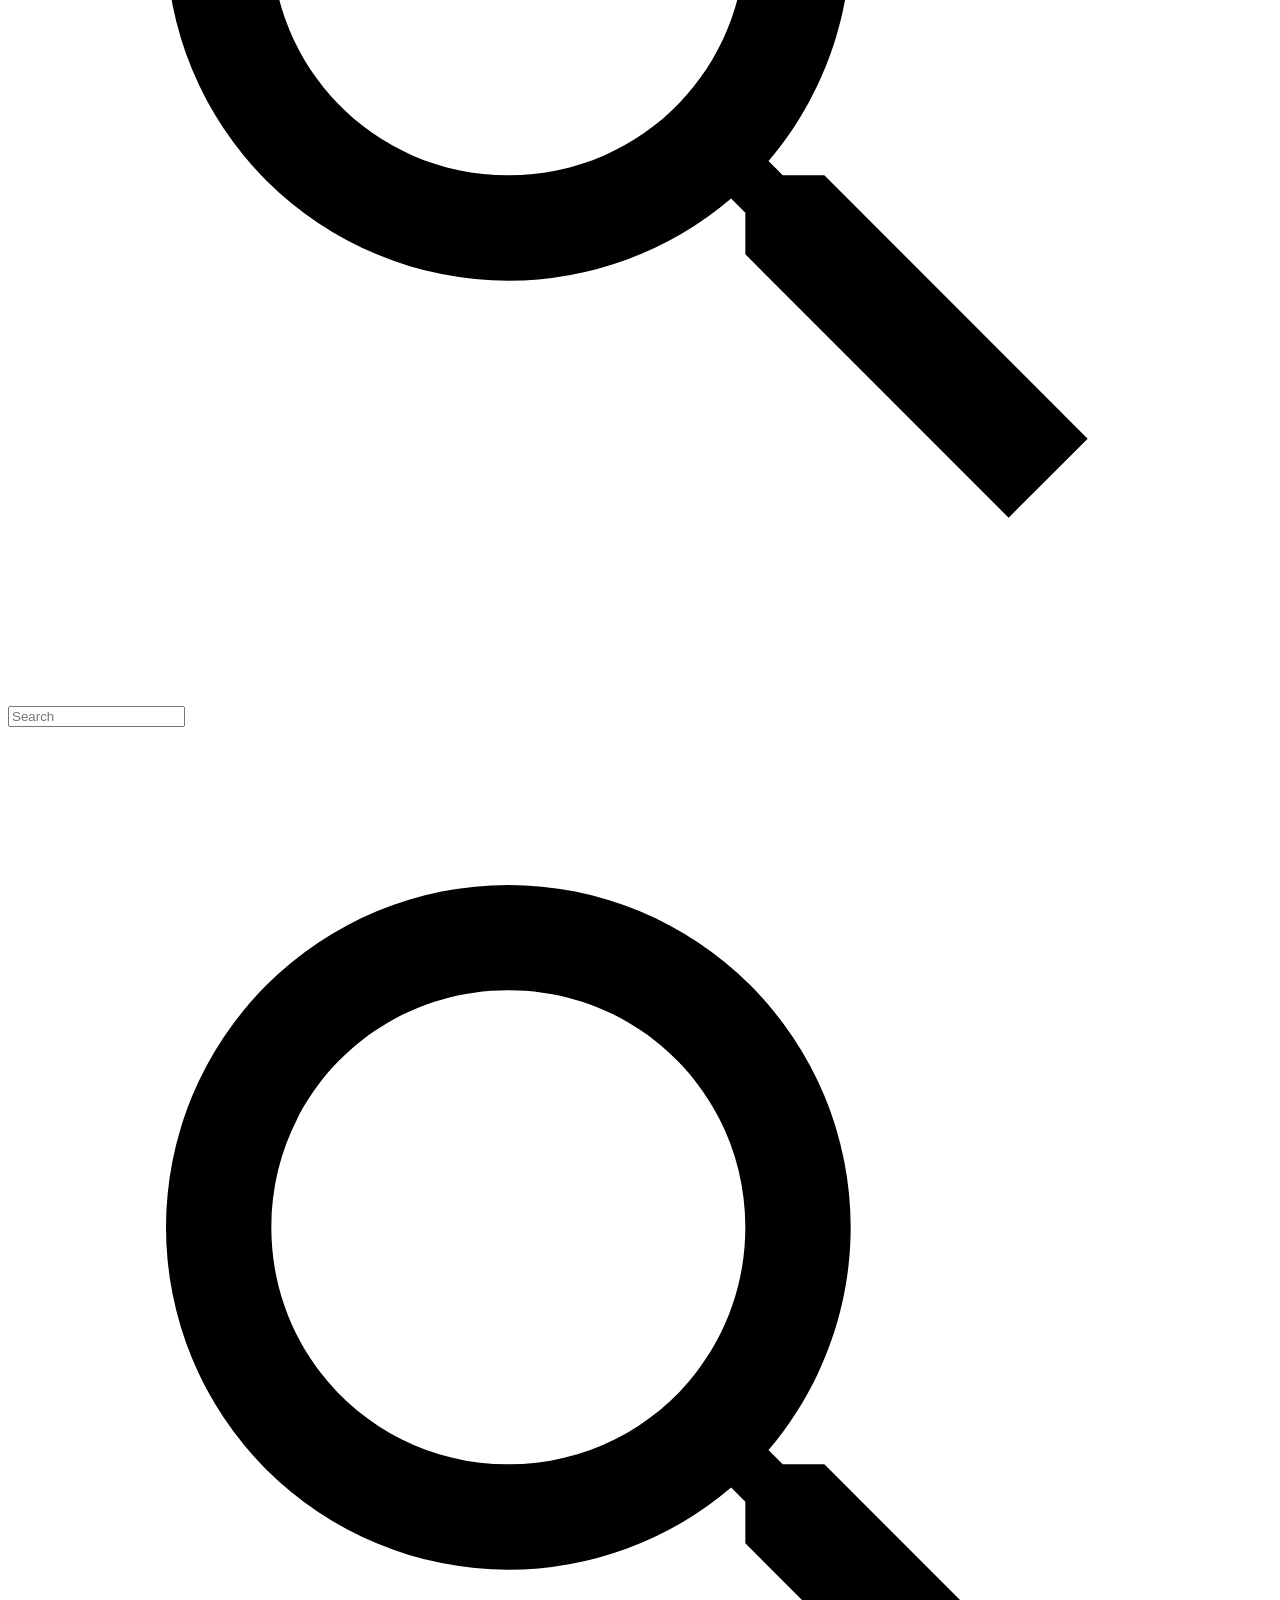
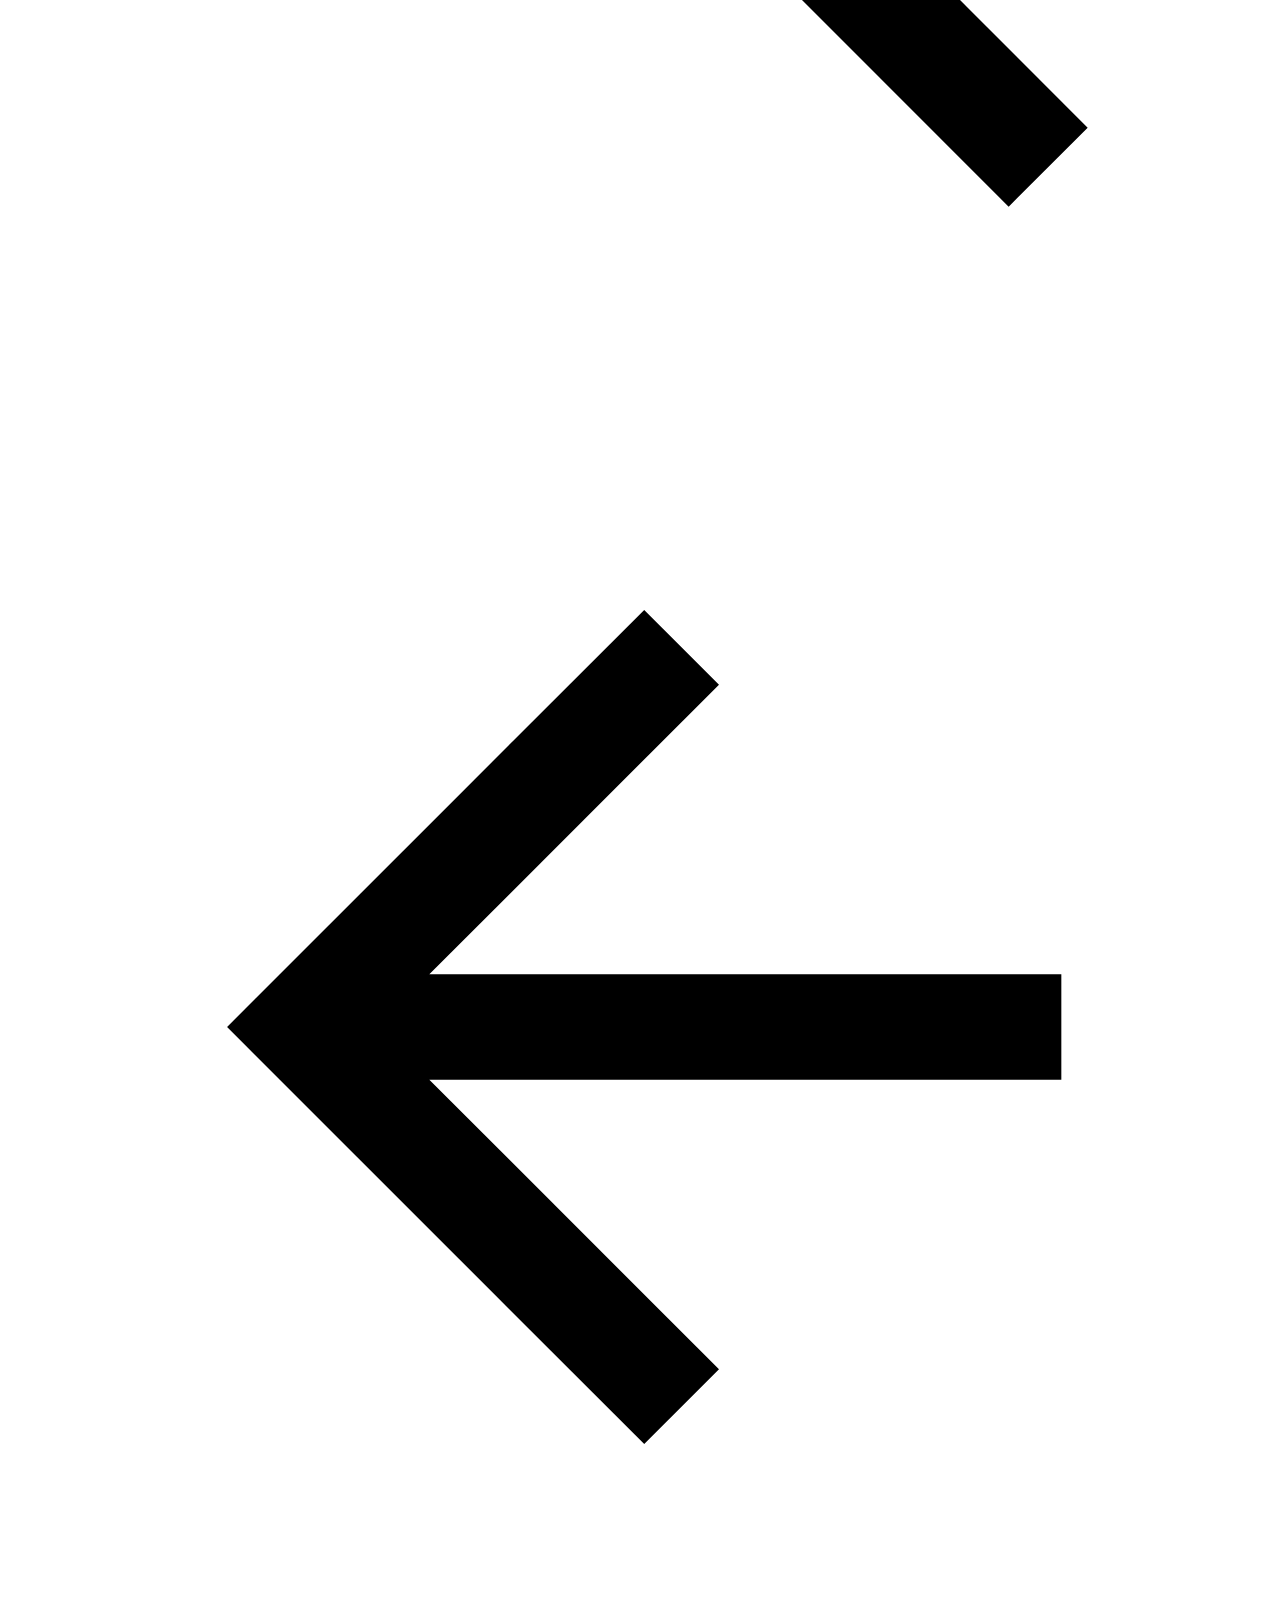
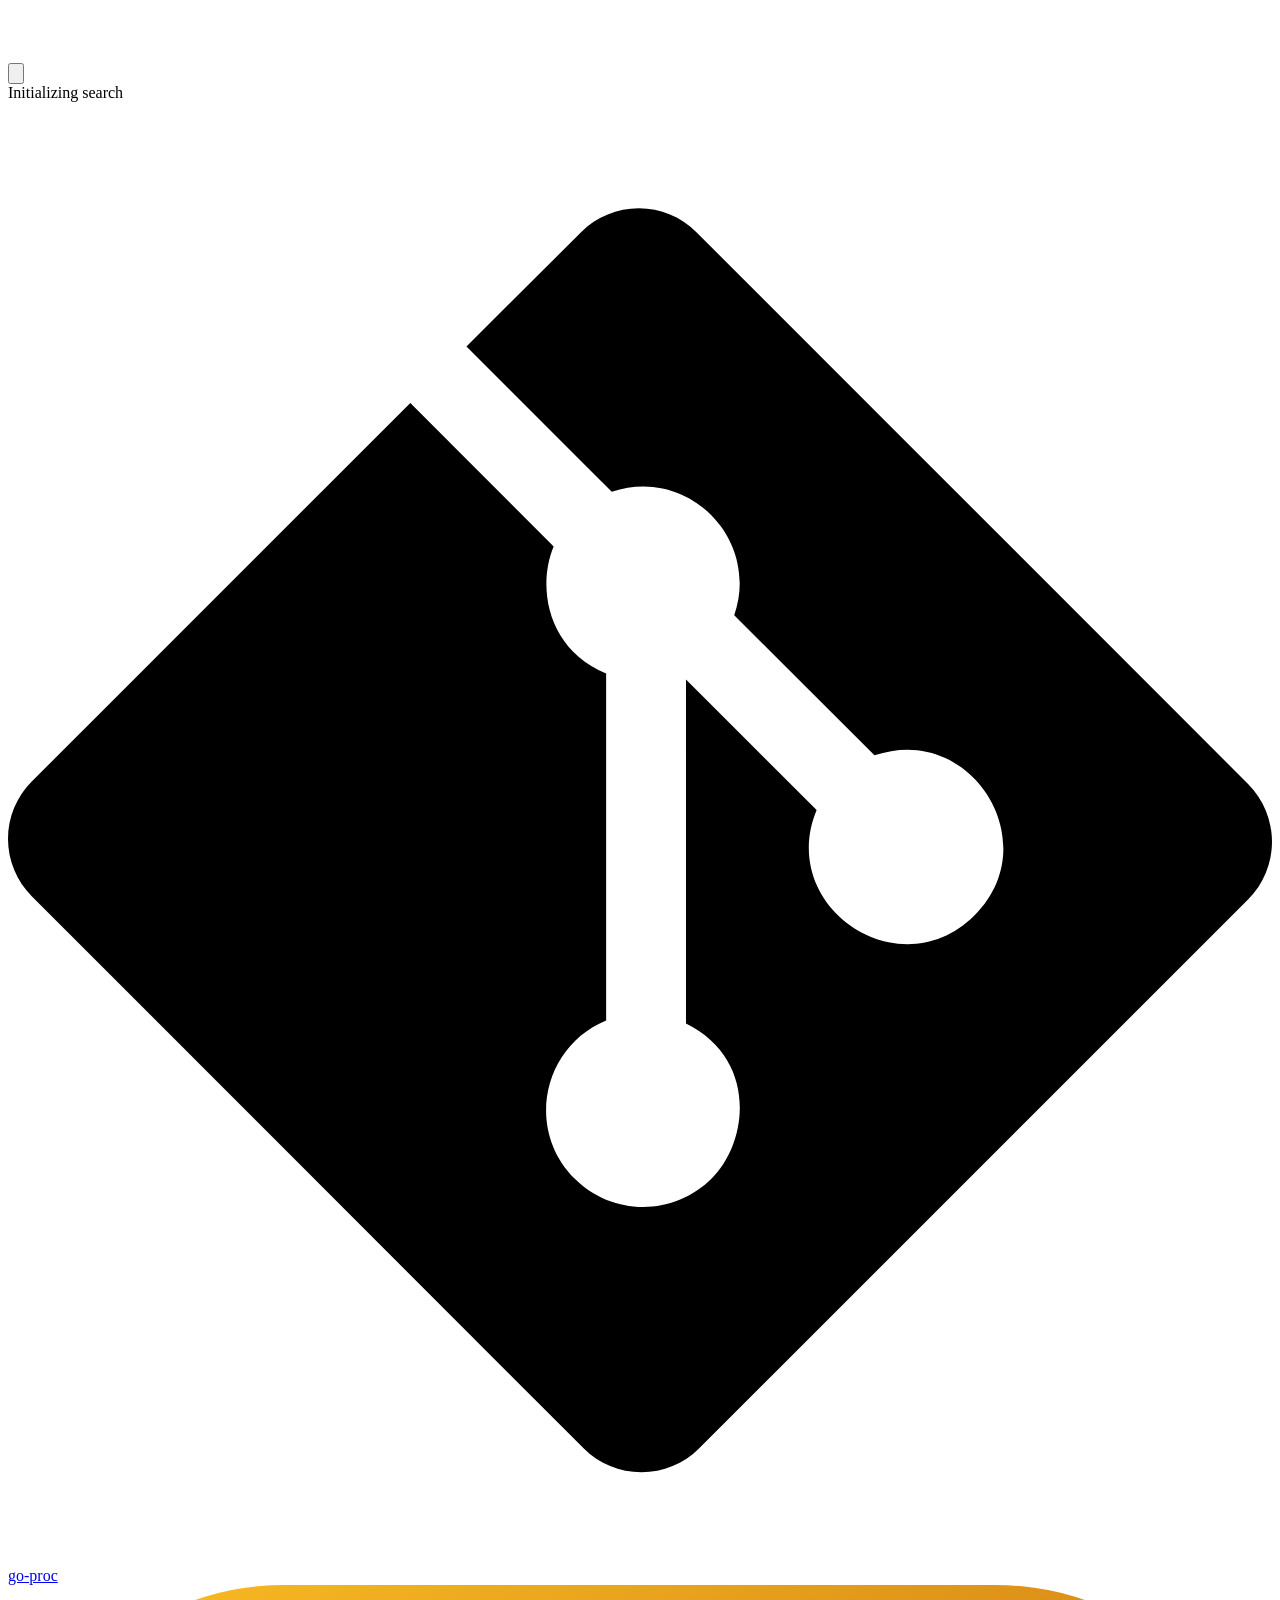
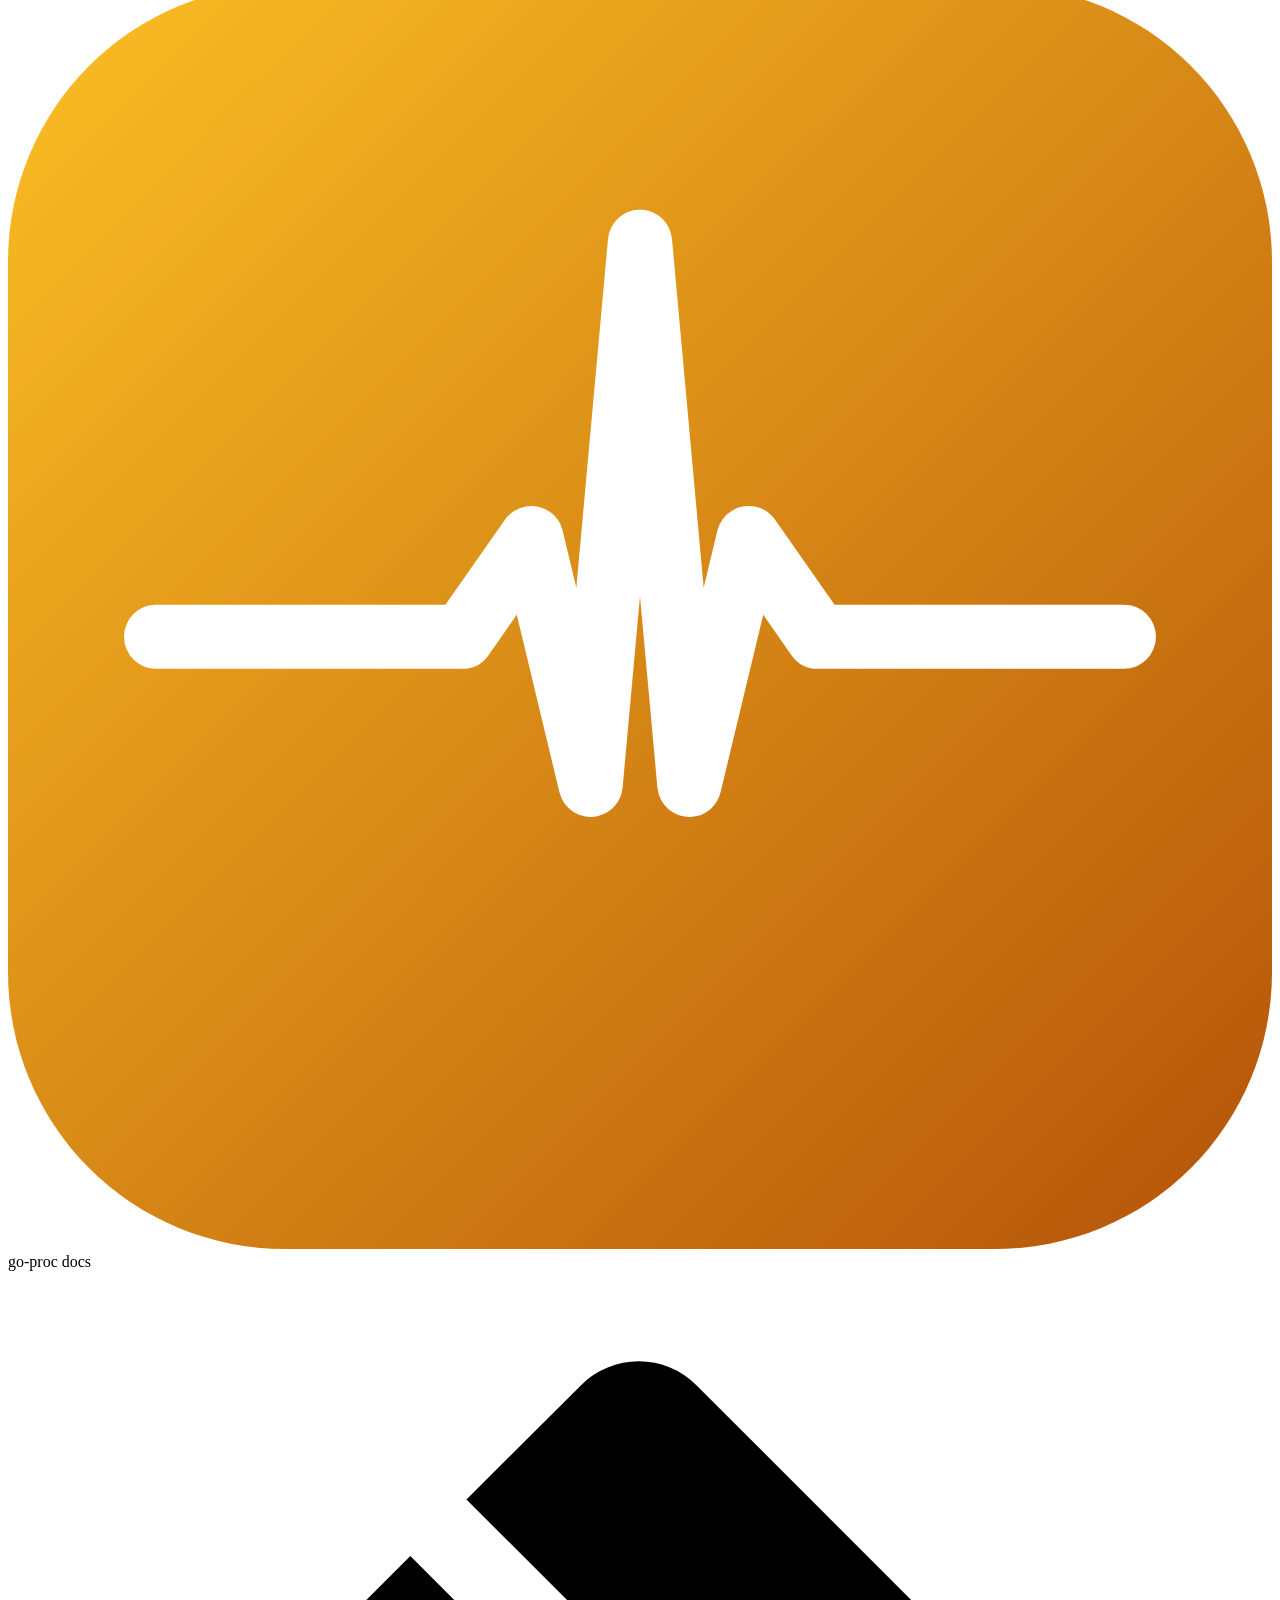
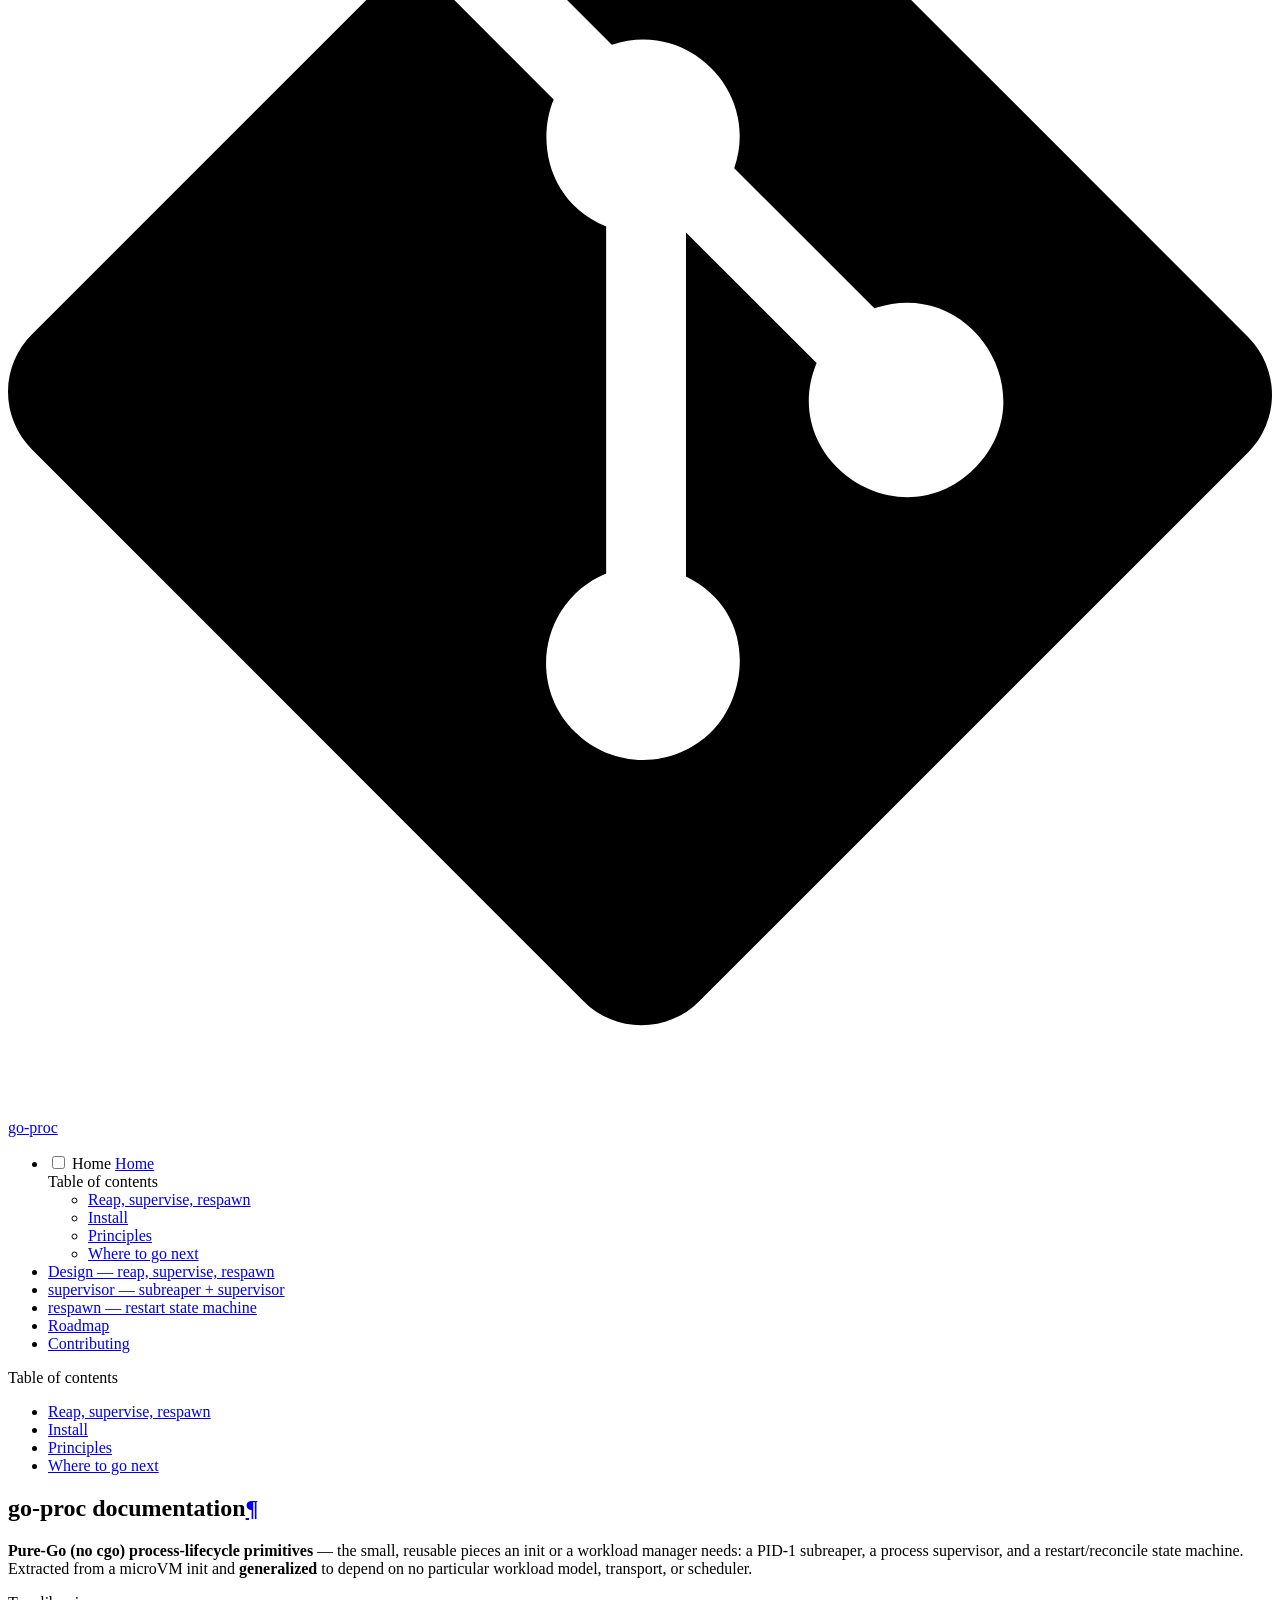
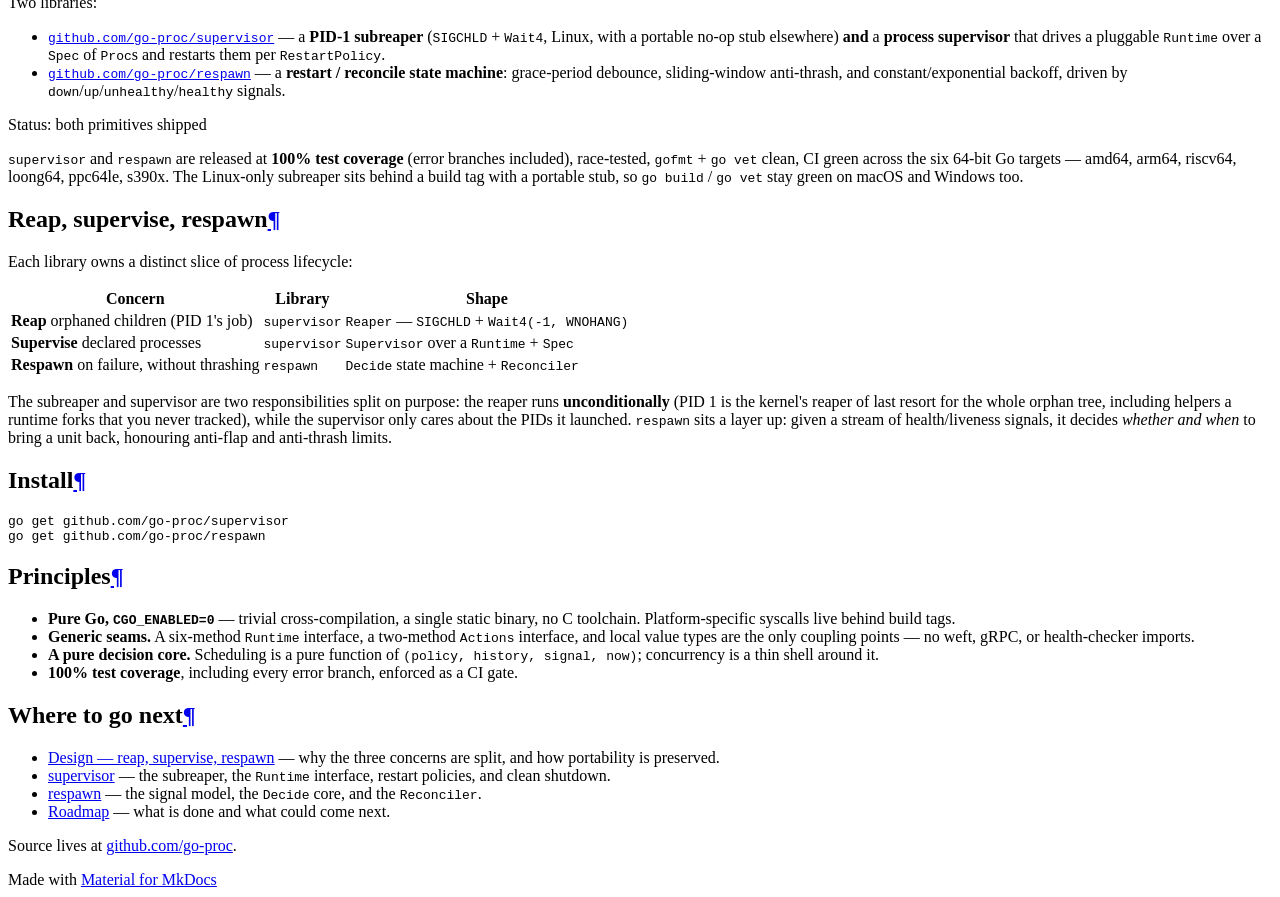
==== commit ac69b229: "Deployed d8a486b to 0.1 with MkDocs 1.6.1 and mike 2.2.0" ====
--- a/0.1/index.html
+++ b/0.1/index.html
@@ -17,8 +17,11 @@
         <link rel="next" href="why/">
       
       
+        
+      
+      
       <link rel="icon" href="assets/logo.svg">
-      <meta name="generator" content="mkdocs-1.6.1, mkdocs-material-9.5.49">
+      <meta name="generator" content="mkdocs-1.6.1, mkdocs-material-9.7.7">
     
     
       
@@ -26,10 +29,10 @@
       
     
     
-      <link rel="stylesheet" href="assets/stylesheets/main.6f8fc17f.min.css">
-      
-        
-        <link rel="stylesheet" href="assets/stylesheets/palette.06af60db.min.css">
+      <link rel="stylesheet" href="assets/stylesheets/main.ec1eaa64.min.css">
+      
+        
+        <link rel="stylesheet" href="assets/stylesheets/palette.ab4e12ef.min.css">
       
       
 
@@ -52,7 +55,6 @@
     
       
 
-    
     
     
   </head>
@@ -161,11 +163,13 @@
     
     
     
-      <label class="md-header__button md-icon" for="__search">
-        
-        <svg xmlns="http://www.w3.org/2000/svg" viewBox="0 0 24 24"><path d="M9.5 3A6.5 6.5 0 0 1 16 9.5c0 1.61-.59 3.09-1.56 4.23l.27.27h.79l5 5-1.5 1.5-5-5v-.79l-.27-.27A6.52 6.52 0 0 1 9.5 16 6.5 6.5 0 0 1 3 9.5 6.5 6.5 0 0 1 9.5 3m0 2C7 5 5 7 5 9.5S7 14 9.5 14 14 12 14 9.5 12 5 9.5 5"/></svg>
-      </label>
-      <div class="md-search" data-md-component="search" role="dialog">
+      
+      
+        <label class="md-header__button md-icon" for="__search">
+          
+          <svg xmlns="http://www.w3.org/2000/svg" viewBox="0 0 24 24"><path d="M9.5 3A6.5 6.5 0 0 1 16 9.5c0 1.61-.59 3.09-1.56 4.23l.27.27h.79l5 5-1.5 1.5-5-5v-.79l-.27-.27A6.52 6.52 0 0 1 9.5 16 6.5 6.5 0 0 1 3 9.5 6.5 6.5 0 0 1 9.5 3m0 2C7 5 5 7 5 9.5S7 14 9.5 14 14 12 14 9.5 12 5 9.5 5"/></svg>
+        </label>
+        <div class="md-search" data-md-component="search" role="dialog">
   <label class="md-search__overlay" for="__search"></label>
   <div class="md-search__inner" role="search">
     <form class="md-search__form" name="search">
@@ -199,13 +203,14 @@
     </div>
   </div>
 </div>
+      
     
     
       <div class="md-header__source">
         <a href="https://github.com/go-proc" title="Go to repository" class="md-source" data-md-component="source">
   <div class="md-source__icon md-icon">
     
-    <svg xmlns="http://www.w3.org/2000/svg" viewBox="0 0 448 512"><!--! Font Awesome Free 6.7.1 by @fontawesome - https://fontawesome.com License - https://fontawesome.com/license/free (Icons: CC BY 4.0, Fonts: SIL OFL 1.1, Code: MIT License) Copyright 2024 Fonticons, Inc.--><path d="M439.55 236.05 244 40.45a28.87 28.87 0 0 0-40.81 0l-40.66 40.63 51.52 51.52c27.06-9.14 52.68 16.77 43.39 43.68l49.66 49.66c34.23-11.8 61.18 31 35.47 56.69-26.49 26.49-70.21-2.87-56-37.34L240.22 199v121.85c25.3 12.54 22.26 41.85 9.08 55a34.34 34.34 0 0 1-48.55 0c-17.57-17.6-11.07-46.91 11.25-56v-123c-20.8-8.51-24.6-30.74-18.64-45L142.57 101 8.45 235.14a28.86 28.86 0 0 0 0 40.81l195.61 195.6a28.86 28.86 0 0 0 40.8 0l194.69-194.69a28.86 28.86 0 0 0 0-40.81"/></svg>
+    <svg xmlns="http://www.w3.org/2000/svg" viewBox="0 0 448 512"><!--! Font Awesome Free 7.1.0 by @fontawesome - https://fontawesome.com License - https://fontawesome.com/license/free (Icons: CC BY 4.0, Fonts: SIL OFL 1.1, Code: MIT License) Copyright 2025 Fonticons, Inc.--><path d="M439.6 236.1 244 40.5c-5.4-5.5-12.8-8.5-20.4-8.5s-15 3-20.4 8.4L162.5 81l51.5 51.5c27.1-9.1 52.7 16.8 43.4 43.7l49.7 49.7c34.2-11.8 61.2 31 35.5 56.7-26.5 26.5-70.2-2.9-56-37.3L240.3 199v121.9c25.3 12.5 22.3 41.8 9.1 55-6.4 6.4-15.2 10.1-24.3 10.1s-17.8-3.6-24.3-10.1c-17.6-17.6-11.1-46.9 11.2-56v-123c-20.8-8.5-24.6-30.7-18.6-45L142.6 101 8.5 235.1C3 240.6 0 247.9 0 255.5s3 15 8.5 20.4l195.6 195.7c5.4 5.4 12.7 8.4 20.4 8.4s15-3 20.4-8.4l194.7-194.7c5.4-5.4 8.4-12.8 8.4-20.4s-3-15-8.4-20.4"/></svg>
   </div>
   <div class="md-source__repository">
     go-proc
@@ -250,7 +255,7 @@
       <a href="https://github.com/go-proc" title="Go to repository" class="md-source" data-md-component="source">
   <div class="md-source__icon md-icon">
     
-    <svg xmlns="http://www.w3.org/2000/svg" viewBox="0 0 448 512"><!--! Font Awesome Free 6.7.1 by @fontawesome - https://fontawesome.com License - https://fontawesome.com/license/free (Icons: CC BY 4.0, Fonts: SIL OFL 1.1, Code: MIT License) Copyright 2024 Fonticons, Inc.--><path d="M439.55 236.05 244 40.45a28.87 28.87 0 0 0-40.81 0l-40.66 40.63 51.52 51.52c27.06-9.14 52.68 16.77 43.39 43.68l49.66 49.66c34.23-11.8 61.18 31 35.47 56.69-26.49 26.49-70.21-2.87-56-37.34L240.22 199v121.85c25.3 12.54 22.26 41.85 9.08 55a34.34 34.34 0 0 1-48.55 0c-17.57-17.6-11.07-46.91 11.25-56v-123c-20.8-8.51-24.6-30.74-18.64-45L142.57 101 8.45 235.14a28.86 28.86 0 0 0 0 40.81l195.61 195.6a28.86 28.86 0 0 0 40.8 0l194.69-194.69a28.86 28.86 0 0 0 0-40.81"/></svg>
+    <svg xmlns="http://www.w3.org/2000/svg" viewBox="0 0 448 512"><!--! Font Awesome Free 7.1.0 by @fontawesome - https://fontawesome.com License - https://fontawesome.com/license/free (Icons: CC BY 4.0, Fonts: SIL OFL 1.1, Code: MIT License) Copyright 2025 Fonticons, Inc.--><path d="M439.6 236.1 244 40.5c-5.4-5.5-12.8-8.5-20.4-8.5s-15 3-20.4 8.4L162.5 81l51.5 51.5c27.1-9.1 52.7 16.8 43.4 43.7l49.7 49.7c34.2-11.8 61.2 31 35.5 56.7-26.5 26.5-70.2-2.9-56-37.3L240.3 199v121.9c25.3 12.5 22.3 41.8 9.1 55-6.4 6.4-15.2 10.1-24.3 10.1s-17.8-3.6-24.3-10.1c-17.6-17.6-11.1-46.9 11.2-56v-123c-20.8-8.5-24.6-30.7-18.6-45L142.6 101 8.5 235.1C3 240.6 0 247.9 0 255.5s3 15 8.5 20.4l195.6 195.7c5.4 5.4 12.7 8.4 20.4 8.4s15-3 20.4-8.4l194.7-194.7c5.4-5.4 8.4-12.8 8.4-20.4s-3-15-8.4-20.4"/></svg>
   </div>
   <div class="md-source__repository">
     go-proc
@@ -279,9 +284,16 @@
         <label class="md-nav__link md-nav__link--active" for="__toc">
           
   
+  
   <span class="md-ellipsis">
+    
+  
     Home
+  
+
+    
   </span>
+  
   
 
           <span class="md-nav__icon md-icon"></span>
@@ -290,9 +302,16 @@
       <a href="." class="md-nav__link md-nav__link--active">
         
   
+  
   <span class="md-ellipsis">
+    
+  
     Home
+  
+
+    
   </span>
+  
   
 
       </a>
@@ -315,7 +334,9 @@
         <li class="md-nav__item">
   <a href="#reap-supervise-respawn" class="md-nav__link">
     <span class="md-ellipsis">
-      Reap, supervise, respawn
+      
+        Reap, supervise, respawn
+      
     </span>
   </a>
   
@@ -324,7 +345,9 @@
         <li class="md-nav__item">
   <a href="#install" class="md-nav__link">
     <span class="md-ellipsis">
-      Install
+      
+        Install
+      
     </span>
   </a>
   
@@ -333,7 +356,9 @@
         <li class="md-nav__item">
   <a href="#principles" class="md-nav__link">
     <span class="md-ellipsis">
-      Principles
+      
+        Principles
+      
     </span>
   </a>
   
@@ -342,7 +367,9 @@
         <li class="md-nav__item">
   <a href="#where-to-go-next" class="md-nav__link">
     <span class="md-ellipsis">
-      Where to go next
+      
+        Where to go next
+      
     </span>
   </a>
   
@@ -366,9 +393,16 @@
       <a href="why/" class="md-nav__link">
         
   
+  
   <span class="md-ellipsis">
+    
+  
     Design — reap, supervise, respawn
+  
+
+    
   </span>
+  
   
 
       </a>
@@ -386,9 +420,16 @@
       <a href="supervisor/" class="md-nav__link">
         
   
+  
   <span class="md-ellipsis">
+    
+  
     supervisor — subreaper + supervisor
+  
+
+    
   </span>
+  
   
 
       </a>
@@ -406,9 +447,16 @@
       <a href="respawn/" class="md-nav__link">
         
   
+  
   <span class="md-ellipsis">
+    
+  
     respawn — restart state machine
+  
+
+    
   </span>
+  
   
 
       </a>
@@ -426,9 +474,16 @@
       <a href="roadmap/" class="md-nav__link">
         
   
+  
   <span class="md-ellipsis">
+    
+  
     Roadmap
+  
+
+    
   </span>
+  
   
 
       </a>
@@ -446,9 +501,16 @@
       <a href="contributing/" class="md-nav__link">
         
   
+  
   <span class="md-ellipsis">
+    
+  
     Contributing
+  
+
+    
   </span>
+  
   
 
       </a>
@@ -485,7 +547,9 @@
         <li class="md-nav__item">
   <a href="#reap-supervise-respawn" class="md-nav__link">
     <span class="md-ellipsis">
-      Reap, supervise, respawn
+      
+        Reap, supervise, respawn
+      
     </span>
   </a>
   
@@ -494,7 +558,9 @@
         <li class="md-nav__item">
   <a href="#install" class="md-nav__link">
     <span class="md-ellipsis">
-      Install
+      
+        Install
+      
     </span>
   </a>
   
@@ -503,7 +569,9 @@
         <li class="md-nav__item">
   <a href="#principles" class="md-nav__link">
     <span class="md-ellipsis">
-      Principles
+      
+        Principles
+      
     </span>
   </a>
   
@@ -512,7 +580,9 @@
         <li class="md-nav__item">
   <a href="#where-to-go-next" class="md-nav__link">
     <span class="md-ellipsis">
-      Where to go next
+      
+        Where to go next
+      
     </span>
   </a>
   
@@ -528,9 +598,11 @@
           
           
             <div class="md-content" data-md-component="content">
+              
               <article class="md-content__inner md-typeset">
                 
                   
+
 
 
 <h1 id="go-proc-documentation">go-proc documentation<a class="headerlink" href="#go-proc-documentation" title="Permanent link">&para;</a></h1>
@@ -669,10 +741,13 @@
     </div>
     
     
-    <script id="__config" type="application/json">{"base": ".", "features": ["navigation.sections", "navigation.top", "navigation.instant", "content.code.copy", "search.suggest"], "search": "assets/javascripts/workers/search.6ce7567c.min.js", "translations": {"clipboard.copied": "Copied to clipboard", "clipboard.copy": "Copy to clipboard", "search.result.more.one": "1 more on this page", "search.result.more.other": "# more on this page", "search.result.none": "No matching documents", "search.result.one": "1 matching document", "search.result.other": "# matching documents", "search.result.placeholder": "Type to start searching", "search.result.term.missing": "Missing", "select.version": "Select version"}, "version": {"default": "latest", "provider": "mike"}}</script>
-    
-    
-      <script src="assets/javascripts/bundle.88dd0f4e.min.js"></script>
+    
+      
+      
+      <script id="__config" type="application/json">{"annotate": null, "base": ".", "features": ["navigation.sections", "navigation.top", "navigation.instant", "content.code.copy", "search.suggest"], "search": "assets/javascripts/workers/search.2c215733.min.js", "tags": null, "translations": {"clipboard.copied": "Copied to clipboard", "clipboard.copy": "Copy to clipboard", "search.result.more.one": "1 more on this page", "search.result.more.other": "# more on this page", "search.result.none": "No matching documents", "search.result.one": "1 matching document", "search.result.other": "# matching documents", "search.result.placeholder": "Type to start searching", "search.result.term.missing": "Missing", "select.version": "Select version"}, "version": {"default": "latest", "provider": "mike"}}</script>
+    
+    
+      <script src="assets/javascripts/bundle.d7400e89.min.js"></script>
       
     
   </body>
--- a/0.1/assets/stylesheets/main.ec1eaa64.min.css
+++ b/0.1/assets/stylesheets/main.ec1eaa64.min.css
@@ -0,0 +1 @@
+@charset "UTF-8";html{-webkit-text-size-adjust:none;-moz-text-size-adjust:none;text-size-adjust:none;box-sizing:border-box}*,:after,:before{box-sizing:inherit}@media (prefers-reduced-motion){*,:after,:before{transition:none!important}}body{margin:0}a,button,input,label{-webkit-tap-highlight-color:transparent}a{color:inherit;text-decoration:none}hr{border:0;box-sizing:initial;display:block;height:.05rem;overflow:visible;padding:0}small{font-size:80%}sub,sup{line-height:1em}img{border-style:none}table{border-collapse:initial;border-spacing:0}td,th{font-weight:400;vertical-align:top}button{background:#0000;border:0;font-family:inherit;font-size:inherit;margin:0;padding:0}input{border:0;outline:none}:root{--md-primary-fg-color:#4051b5;--md-primary-fg-color--light:#5d6cc0;--md-primary-fg-color--dark:#303fa1;--md-primary-bg-color:#fff;--md-primary-bg-color--light:#ffffffb3;--md-accent-fg-color:#526cfe;--md-accent-fg-color--transparent:#526cfe1a;--md-accent-bg-color:#fff;--md-accent-bg-color--light:#ffffffb3}[data-md-color-scheme=default]{color-scheme:light}[data-md-color-scheme=default] img[src$="#gh-dark-mode-only"],[data-md-color-scheme=default] img[src$="#only-dark"]{display:none}:root,[data-md-color-scheme=default]{--md-hue:225deg;--md-default-fg-color:#000000de;--md-default-fg-color--light:#0000008a;--md-default-fg-color--lighter:#00000052;--md-default-fg-color--lightest:#00000012;--md-default-bg-color:#fff;--md-default-bg-color--light:#ffffffb3;--md-default-bg-color--lighter:#ffffff4d;--md-default-bg-color--lightest:#ffffff1f;--md-code-fg-color:#36464e;--md-code-bg-color:#f5f5f5;--md-code-bg-color--light:#f5f5f5b3;--md-code-bg-color--lighter:#f5f5f54d;--md-code-hl-color:#4287ff;--md-code-hl-color--light:#4287ff1a;--md-code-hl-number-color:#d52a2a;--md-code-hl-special-color:#db1457;--md-code-hl-function-color:#a846b9;--md-code-hl-constant-color:#6e59d9;--md-code-hl-keyword-color:#3f6ec6;--md-code-hl-string-color:#1c7d4d;--md-code-hl-name-color:var(--md-code-fg-color);--md-code-hl-operator-color:var(--md-default-fg-color--light);--md-code-hl-punctuation-color:var(--md-default-fg-color--light);--md-code-hl-comment-color:var(--md-default-fg-color--light);--md-code-hl-generic-color:var(--md-default-fg-color--light);--md-code-hl-variable-color:var(--md-default-fg-color--light);--md-typeset-color:var(--md-default-fg-color);--md-typeset-a-color:var(--md-primary-fg-color);--md-typeset-del-color:#f5503d26;--md-typeset-ins-color:#0bd57026;--md-typeset-kbd-color:#fafafa;--md-typeset-kbd-accent-color:#fff;--md-typeset-kbd-border-color:#b8b8b8;--md-typeset-mark-color:#ffff0080;--md-typeset-table-color:#0000001f;--md-typeset-table-color--light:rgba(0,0,0,.035);--md-admonition-fg-color:var(--md-default-fg-color);--md-admonition-bg-color:var(--md-default-bg-color);--md-warning-fg-color:#000000de;--md-warning-bg-color:#ff9;--md-footer-fg-color:#fff;--md-footer-fg-color--light:#ffffffb3;--md-footer-fg-color--lighter:#ffffff73;--md-footer-bg-color:#000000de;--md-footer-bg-color--dark:#00000052;--md-shadow-z1:0 0.2rem 0.5rem #0000000d,0 0 0.05rem #0000001a;--md-shadow-z2:0 0.2rem 0.5rem #0000001a,0 0 0.05rem #00000040;--md-shadow-z3:0 0.2rem 0.5rem #0003,0 0 0.05rem #00000059}.md-icon svg{fill:currentcolor;display:block;height:1.2rem;width:1.2rem}body{-webkit-font-smoothing:antialiased;-moz-osx-font-smoothing:grayscale;--md-text-font-family:var(--md-text-font,_),-apple-system,BlinkMacSystemFont,Helvetica,Arial,sans-serif;--md-code-font-family:var(--md-code-font,_),SFMono-Regular,Consolas,Menlo,monospace}aside,body,input{font-feature-settings:"kern","liga";color:var(--md-typeset-color);font-family:var(--md-text-font-family)}code,kbd,pre{font-feature-settings:"kern";font-family:var(--md-code-font-family)}:root{--md-typeset-table-sort-icon:url('data:image/svg+xml;charset=utf-8,<svg xmlns="http://www.w3.org/2000/svg" viewBox="0 0 24 24"><path d="m18 21-4-4h3V7h-3l4-4 4 4h-3v10h3M2 19v-2h10v2M2 13v-2h7v2M2 7V5h4v2z"/></svg>');--md-typeset-table-sort-icon--asc:url('data:image/svg+xml;charset=utf-8,<svg xmlns="http://www.w3.org/2000/svg" viewBox="0 0 24 24"><path d="M19 17h3l-4 4-4-4h3V3h2M2 17h10v2H2M6 5v2H2V5m0 6h7v2H2z"/></svg>');--md-typeset-table-sort-icon--desc:url('data:image/svg+xml;charset=utf-8,<svg xmlns="http://www.w3.org/2000/svg" viewBox="0 0 24 24"><path d="M19 7h3l-4-4-4 4h3v14h2M2 17h10v2H2M6 5v2H2V5m0 6h7v2H2z"/></svg>')}.md-typeset{-webkit-print-color-adjust:exact;color-adjust:exact;font-size:.8rem;line-height:1.6;overflow-wrap:break-word}@media print{.md-typeset{font-size:.68rem}}.md-typeset blockquote,.md-typeset dl,.md-typeset figure,.md-typeset ol,.md-typeset pre,.md-typeset ul{margin-bottom:1em;margin-top:1em}.md-typeset h1{color:var(--md-default-fg-color--light);font-size:2em;line-height:1.3;margin:0 0 1.25em}.md-typeset h1,.md-typeset h2{font-weight:300;letter-spacing:-.01em}.md-typeset h2{font-size:1.5625em;line-height:1.4;margin:1.6em 0 .64em}.md-typeset h3{font-size:1.25em;font-weight:400;letter-spacing:-.01em;line-height:1.5;margin:1.6em 0 .8em}.md-typeset h2+h3{margin-top:.8em}.md-typeset h4{font-weight:700;letter-spacing:-.01em;margin:1em 0}.md-typeset h5,.md-typeset h6{color:var(--md-default-fg-color--light);font-size:.8em;font-weight:700;letter-spacing:-.01em;margin:1.25em 0}.md-typeset h5{text-transform:uppercase}.md-typeset h5 code{text-transform:none}.md-typeset hr{border-bottom:.05rem solid var(--md-default-fg-color--lightest);display:flow-root;margin:1.5em 0}.md-typeset a{color:var(--md-typeset-a-color);word-break:break-word}.md-typeset a,.md-typeset a:before{transition:color 125ms}.md-typeset a:focus,.md-typeset a:hover{color:var(--md-accent-fg-color)}.md-typeset a:focus code,.md-typeset a:hover code{background-color:var(--md-accent-fg-color--transparent);color:var(--md-accent-fg-color)}.md-typeset a code{color:var(--md-typeset-a-color)}.md-typeset a.focus-visible{outline-color:var(--md-accent-fg-color);outline-offset:.2rem}.md-typeset code,.md-typeset kbd,.md-typeset pre{color:var(--md-code-fg-color);direction:ltr;font-variant-ligatures:none;transition:background-color 125ms}@media print{.md-typeset code,.md-typeset kbd,.md-typeset pre{white-space:pre-wrap}}.md-typeset code{background-color:var(--md-code-bg-color);border-radius:.1rem;-webkit-box-decoration-break:clone;box-decoration-break:clone;font-size:.85em;padding:0 .2941176471em;transition:color 125ms,background-color 125ms;word-break:break-word}.md-typeset code:not(.focus-visible){-webkit-tap-highlight-color:transparent;outline:none}.md-typeset pre{display:flow-root;line-height:1.4;position:relative}.md-typeset pre>code{-webkit-box-decoration-break:slice;box-decoration-break:slice;box-shadow:none;display:block;margin:0;outline-color:var(--md-accent-fg-color);overflow:auto;padding:.7720588235em 1.1764705882em;scrollbar-color:var(--md-default-fg-color--lighter) #0000;scrollbar-width:thin;touch-action:auto;word-break:normal}.md-typeset pre>code:hover{scrollbar-color:var(--md-accent-fg-color) #0000}.md-typeset pre>code::-webkit-scrollbar{height:.2rem;width:.2rem}.md-typeset pre>code::-webkit-scrollbar-thumb{background-color:var(--md-default-fg-color--lighter)}.md-typeset pre>code::-webkit-scrollbar-thumb:hover{background-color:var(--md-accent-fg-color)}.md-typeset kbd{background-color:var(--md-typeset-kbd-color);border-radius:.1rem;box-shadow:0 .1rem 0 .05rem var(--md-typeset-kbd-border-color),0 .1rem 0 var(--md-typeset-kbd-border-color),0 -.1rem .2rem var(--md-typeset-kbd-accent-color) inset;color:var(--md-default-fg-color);display:inline-block;font-size:.75em;padding:0 .6666666667em;vertical-align:text-top;word-break:break-word}.md-typeset mark{background-color:var(--md-typeset-mark-color);-webkit-box-decoration-break:clone;box-decoration-break:clone;color:inherit;word-break:break-word}.md-typeset abbr{cursor:help;text-decoration:none}.md-typeset [data-preview],.md-typeset abbr{border-bottom:.05rem dotted var(--md-default-fg-color--light)}.md-typeset small{opacity:.75}[dir=ltr] .md-typeset sub,[dir=ltr] .md-typeset sup{margin-left:.078125em}[dir=rtl] .md-typeset sub,[dir=rtl] .md-typeset sup{margin-right:.078125em}[dir=ltr] .md-typeset blockquote{padding-left:.6rem}[dir=rtl] .md-typeset blockquote{padding-right:.6rem}[dir=ltr] .md-typeset blockquote{border-left:.2rem solid var(--md-default-fg-color--lighter)}[dir=rtl] .md-typeset blockquote{border-right:.2rem solid var(--md-default-fg-color--lighter)}.md-typeset blockquote{color:var(--md-default-fg-color--light);margin-left:0;margin-right:0}.md-typeset ul{list-style-type:disc}.md-typeset ul[type]{list-style-type:revert-layer}[dir=ltr] .md-typeset ol,[dir=ltr] .md-typeset ul{margin-left:.625em}[dir=rtl] .md-typeset ol,[dir=rtl] .md-typeset ul{margin-right:.625em}.md-typeset ol,.md-typeset ul{padding:0}.md-typeset ol:not([hidden]),.md-typeset ul:not([hidden]){display:flow-root}.md-typeset ol ol,.md-typeset ul ol{list-style-type:lower-alpha}.md-typeset ol ol ol,.md-typeset ul ol ol{list-style-type:lower-roman}.md-typeset ol ol ol ol,.md-typeset ul ol ol ol{list-style-type:upper-alpha}.md-typeset ol ol ol ol ol,.md-typeset ul ol ol ol ol{list-style-type:upper-roman}.md-typeset ol[type],.md-typeset ul[type]{list-style-type:revert-layer}[dir=ltr] .md-typeset ol li,[dir=ltr] .md-typeset ul li{margin-left:1.25em}[dir=rtl] .md-typeset ol li,[dir=rtl] .md-typeset ul li{margin-right:1.25em}.md-typeset ol li,.md-typeset ul li{margin-bottom:.5em}.md-typeset ol li blockquote,.md-typeset ol li p,.md-typeset ul li blockquote,.md-typeset ul li p{margin:.5em 0}.md-typeset ol li:last-child,.md-typeset ul li:last-child{margin-bottom:0}[dir=ltr] .md-typeset ol li ol,[dir=ltr] .md-typeset ol li ul,[dir=ltr] .md-typeset ul li ol,[dir=ltr] .md-typeset ul li ul{margin-left:.625em}[dir=rtl] .md-typeset ol li ol,[dir=rtl] .md-typeset ol li ul,[dir=rtl] .md-typeset ul li ol,[dir=rtl] .md-typeset ul li ul{margin-right:.625em}.md-typeset ol li ol,.md-typeset ol li ul,.md-typeset ul li ol,.md-typeset ul li ul{margin-bottom:.5em;margin-top:.5em}[dir=ltr] .md-typeset dd{margin-left:1.875em}[dir=rtl] .md-typeset dd{margin-right:1.875em}.md-typeset dd{margin-bottom:1.5em;margin-top:1em}.md-typeset img,.md-typeset svg,.md-typeset video{height:auto;max-width:100%}.md-typeset img[align=left]{margin:1em 1em 1em 0}.md-typeset img[align=right]{margin:1em 0 1em 1em}.md-typeset img[align]:only-child{margin-top:0}.md-typeset figure{display:flow-root;margin:1em auto;max-width:100%;text-align:center;width:fit-content}.md-typeset figure img{display:block;margin:0 auto}.md-typeset figcaption{font-style:italic;margin:1em auto;max-width:24rem}.md-typeset iframe{max-width:100%}.md-typeset table:not([class]){background-color:var(--md-default-bg-color);border:.05rem solid var(--md-typeset-table-color);border-radius:.1rem;display:inline-block;font-size:.64rem;max-width:100%;overflow:auto;touch-action:auto}@media print{.md-typeset table:not([class]){display:table}}.md-typeset table:not([class])+*{margin-top:1.5em}.md-typeset table:not([class]) td>:first-child,.md-typeset table:not([class]) th>:first-child{margin-top:0}.md-typeset table:not([class]) td>:last-child,.md-typeset table:not([class]) th>:last-child{margin-bottom:0}.md-typeset table:not([class]) td:not([align]),.md-typeset table:not([class]) th:not([align]){text-align:left}[dir=rtl] .md-typeset table:not([class]) td:not([align]),[dir=rtl] .md-typeset table:not([class]) th:not([align]){text-align:right}.md-typeset table:not([class]) th{font-weight:700;min-width:5rem;padding:.9375em 1.25em;vertical-align:top}.md-typeset table:not([class]) td{border-top:.05rem solid var(--md-typeset-table-color);padding:.9375em 1.25em;vertical-align:top}.md-typeset table:not([class]) tbody tr{transition:background-color 125ms}.md-typeset table:not([class]) tbody tr:hover{background-color:var(--md-typeset-table-color--light);box-shadow:0 .05rem 0 var(--md-default-bg-color) inset}.md-typeset table:not([class]) a{word-break:normal}.md-typeset table th[role=columnheader]{cursor:pointer}[dir=ltr] .md-typeset table th[role=columnheader]:after{margin-left:.5em}[dir=rtl] .md-typeset table th[role=columnheader]:after{margin-right:.5em}.md-typeset table th[role=columnheader]:after{content:"";display:inline-block;height:1.2em;-webkit-mask-image:var(--md-typeset-table-sort-icon);mask-image:var(--md-typeset-table-sort-icon);-webkit-mask-repeat:no-repeat;mask-repeat:no-repeat;-webkit-mask-size:contain;mask-size:contain;transition:background-color 125ms;vertical-align:text-bottom;width:1.2em}.md-typeset table th[role=columnheader]:hover:after{background-color:var(--md-default-fg-color--lighter)}.md-typeset table th[role=columnheader][aria-sort=ascending]:after{background-color:var(--md-default-fg-color--light);-webkit-mask-image:var(--md-typeset-table-sort-icon--asc);mask-image:var(--md-typeset-table-sort-icon--asc)}.md-typeset table th[role=columnheader][aria-sort=descending]:after{background-color:var(--md-default-fg-color--light);-webkit-mask-image:var(--md-typeset-table-sort-icon--desc);mask-image:var(--md-typeset-table-sort-icon--desc)}.md-typeset__scrollwrap{margin:1em -.8rem;overflow-x:auto;touch-action:auto}.md-typeset__table{display:inline-block;margin-bottom:.5em;padding:0 .8rem}@media print{.md-typeset__table{display:block}}html .md-typeset__table table{display:table;margin:0;overflow:hidden;width:100%}@media screen and (max-width:44.984375em){.md-content__inner>pre{margin:1em -.8rem}.md-content__inner>pre code{border-radius:0}}.md-typeset .md-author{border-radius:100%;display:block;flex-shrink:0;height:1.6rem;overflow:hidden;position:relative;transition:color 125ms,transform 125ms;width:1.6rem}.md-typeset .md-author img{display:block}.md-typeset .md-author--more{background:var(--md-default-fg-color--lightest);color:var(--md-default-fg-color--lighter);font-size:.6rem;font-weight:700;line-height:1.6rem;text-align:center}.md-typeset .md-author--long{height:2.4rem;width:2.4rem}.md-typeset a.md-author{transform:scale(1)}.md-typeset a.md-author img{border-radius:100%;filter:grayscale(100%) opacity(75%);transition:filter 125ms}.md-typeset a.md-author:focus,.md-typeset a.md-author:hover{transform:scale(1.1);z-index:1}.md-typeset a.md-author:focus img,.md-typeset a.md-author:hover img{filter:grayscale(0)}.md-banner{background-color:var(--md-footer-bg-color);color:var(--md-footer-fg-color);overflow:auto}@media print{.md-banner{display:none}}.md-banner--warning{background-color:var(--md-warning-bg-color);color:var(--md-warning-fg-color)}.md-banner__inner{font-size:.7rem;margin:.6rem auto;padding:0 .8rem}[dir=ltr] .md-banner__button{float:right}[dir=rtl] .md-banner__button{float:left}.md-banner__button{color:inherit;cursor:pointer;transition:opacity .25s}.no-js .md-banner__button{display:none}.md-banner__button:hover{opacity:.7}html{font-size:125%;height:100%;overflow-x:hidden}@media screen and (min-width:100em){html{font-size:137.5%}}@media screen and (min-width:125em){html{font-size:150%}}body{background-color:var(--md-default-bg-color);display:flex;flex-direction:column;font-size:.5rem;min-height:100%;position:relative;width:100%}@media print{body{display:block}}@media screen and (max-width:59.984375em){body[data-md-scrolllock]{position:fixed}}.md-grid{margin-left:auto;margin-right:auto;max-width:61rem}.md-container{display:flex;flex-direction:column;flex-grow:1}@media print{.md-container{display:block}}.md-main{flex-grow:1}.md-main__inner{display:flex;height:100%;margin-top:1.5rem}.md-ellipsis{overflow:hidden;text-overflow:ellipsis}.md-toggle{display:none}.md-option{height:0;opacity:0;position:absolute;width:0}.md-option:checked+label:not([hidden]){display:block}.md-option.focus-visible+label{outline-color:var(--md-accent-fg-color);outline-style:auto}.md-skip{background-color:var(--md-default-fg-color);border-radius:.1rem;color:var(--md-default-bg-color);font-size:.64rem;margin:.5rem;opacity:0;outline-color:var(--md-accent-fg-color);padding:.3rem .5rem;position:fixed;transform:translateY(.4rem);z-index:-1}.md-skip:focus{opacity:1;transform:translateY(0);transition:transform .25s cubic-bezier(.4,0,.2,1),opacity 175ms 75ms;z-index:10}@page{margin:25mm}:root{--md-clipboard-icon:url('data:image/svg+xml;charset=utf-8,<svg xmlns="http://www.w3.org/2000/svg" viewBox="0 0 24 24"><path d="M19 21H8V7h11m0-2H8a2 2 0 0 0-2 2v14a2 2 0 0 0 2 2h11a2 2 0 0 0 2-2V7a2 2 0 0 0-2-2m-3-4H4a2 2 0 0 0-2 2v14h2V3h12z"/></svg>')}.md-clipboard{border-radius:.1rem;color:var(--md-default-fg-color--lightest);cursor:pointer;height:1.5em;outline-color:var(--md-accent-fg-color);outline-offset:.1rem;transition:color .25s;width:1.5em;z-index:1}@media print{.md-clipboard{display:none}}.md-clipboard:not(.focus-visible){-webkit-tap-highlight-color:transparent;outline:none}:hover>.md-clipboard{color:var(--md-default-fg-color--light)}.md-clipboard:focus,.md-clipboard:hover{color:var(--md-accent-fg-color)}.md-clipboard:after{background-color:currentcolor;content:"";display:block;height:1.125em;margin:0 auto;-webkit-mask-image:var(--md-clipboard-icon);mask-image:var(--md-clipboard-icon);-webkit-mask-position:center;mask-position:center;-webkit-mask-repeat:no-repeat;mask-repeat:no-repeat;-webkit-mask-size:contain;mask-size:contain;width:1.125em}.md-clipboard--inline{cursor:pointer}.md-clipboard--inline code{transition:color .25s,background-color .25s}.md-clipboard--inline:focus code,.md-clipboard--inline:hover code{background-color:var(--md-accent-fg-color--transparent);color:var(--md-accent-fg-color)}:root{--md-code-select-icon:url('data:image/svg+xml;charset=utf-8,<svg xmlns="http://www.w3.org/2000/svg" viewBox="0 0 24 24"><path d="M19 19h-4v2h4c1.1 0 2-.9 2-2v-4h-2m0-12h-4v2h4v4h2V5c0-1.1-.9-2-2-2M5 5h4V3H5c-1.1 0-2 .9-2 2v4h2m0 6H3v4c0 1.1.9 2 2 2h4v-2H5zm2-4h2v2H7zm4 0h2v2h-2zm4 0h2v2h-2zM7 7h2v2H7zm4 0h2v2h-2zm4 0h2v2h-2zm-8 8h2v2H7zm4 0h2v2h-2zm4 0h2v2h-2z"/></svg>');--md-code-copy-icon:url('data:image/svg+xml;charset=utf-8,<svg xmlns="http://www.w3.org/2000/svg" viewBox="0 0 24 24"><path d="M19 21H8V7h11m0-2H8a2 2 0 0 0-2 2v14a2 2 0 0 0 2 2h11a2 2 0 0 0 2-2V7a2 2 0 0 0-2-2m-3-4H4a2 2 0 0 0-2 2v14h2V3h12z"/></svg>')}.md-typeset .md-code__content{display:grid}.md-code__nav{background-color:var(--md-code-bg-color--lighter);border-radius:.1rem;display:flex;gap:.2rem;padding:.2rem;position:absolute;right:.25em;top:.25em;transition:background-color .25s;z-index:1}:hover>.md-code__nav{background-color:var(--md-code-bg-color--light)}.md-code__button{color:var(--md-default-fg-color--lightest);cursor:pointer;display:block;height:1.5em;outline-color:var(--md-accent-fg-color);outline-offset:.1rem;transition:color .25s;width:1.5em}:hover>*>.md-code__button{color:var(--md-default-fg-color--light)}.md-code__button.focus-visible,.md-code__button:hover{color:var(--md-accent-fg-color)}.md-code__button--active{color:var(--md-default-fg-color)!important}.md-code__button:after{background-color:currentcolor;content:"";display:block;height:1.125em;margin:0 auto;-webkit-mask-position:center;mask-position:center;-webkit-mask-repeat:no-repeat;mask-repeat:no-repeat;-webkit-mask-size:contain;mask-size:contain;width:1.125em}.md-code__button[data-md-type=select]:after{-webkit-mask-image:var(--md-code-select-icon);mask-image:var(--md-code-select-icon)}.md-code__button[data-md-type=copy]:after{-webkit-mask-image:var(--md-code-copy-icon);mask-image:var(--md-code-copy-icon)}@keyframes consent{0%{opacity:0;transform:translateY(100%)}to{opacity:1;transform:translateY(0)}}@keyframes overlay{0%{opacity:0}to{opacity:1}}.md-consent__overlay{animation:overlay .25s both;-webkit-backdrop-filter:blur(.1rem);backdrop-filter:blur(.1rem);background-color:#0000008a;height:100%;opacity:1;position:fixed;top:0;width:100%;z-index:5}.md-consent__inner{animation:consent .5s cubic-bezier(.1,.7,.1,1) both;background-color:var(--md-default-bg-color);border:0;border-radius:.1rem;bottom:0;box-shadow:0 0 .2rem #0000001a,0 .2rem .4rem #0003;max-height:100%;overflow:auto;padding:0;position:fixed;width:100%;z-index:5}.md-consent__form{padding:.8rem}.md-consent__settings{display:none;margin:1em 0}input:checked+.md-consent__settings{display:block}.md-consent__controls{margin-bottom:.8rem}.md-typeset .md-consent__controls .md-button{display:inline}@media screen and (max-width:44.984375em){.md-typeset .md-consent__controls .md-button{display:block;margin-top:.4rem;text-align:center;width:100%}}.md-consent label{cursor:pointer}.md-content{flex-grow:1;min-width:0}.md-content__inner{margin:0 .8rem 1.2rem;padding-top:.6rem}@media screen and (min-width:76.25em){[dir=ltr] .md-sidebar--primary:not([hidden])~.md-content>.md-content__inner{margin-left:1.2rem}[dir=ltr] .md-sidebar--secondary:not([hidden])~.md-content>.md-content__inner,[dir=rtl] .md-sidebar--primary:not([hidden])~.md-content>.md-content__inner{margin-right:1.2rem}[dir=rtl] .md-sidebar--secondary:not([hidden])~.md-content>.md-content__inner{margin-left:1.2rem}}.md-content__inner:before{content:"";display:block;height:.4rem}.md-content__inner>:last-child{margin-bottom:0}[dir=ltr] .md-content__button{float:right}[dir=rtl] .md-content__button{float:left}[dir=ltr] .md-content__button{margin-left:.4rem}[dir=rtl] .md-content__button{margin-right:.4rem}.md-content__button{margin:.4rem 0;padding:0}@media print{.md-content__button{display:none}}.md-typeset .md-content__button{color:var(--md-default-fg-color--lighter)}.md-content__button svg{display:inline;vertical-align:top}[dir=rtl] .md-content__button svg{transform:scaleX(-1)}[dir=ltr] .md-dialog{right:.8rem}[dir=rtl] .md-dialog{left:.8rem}.md-dialog{background-color:var(--md-default-fg-color);border-radius:.1rem;bottom:.8rem;box-shadow:var(--md-shadow-z3);min-width:11.1rem;opacity:0;padding:.4rem .6rem;pointer-events:none;position:fixed;transform:translateY(100%);transition:transform 0ms .4s,opacity .4s;z-index:4}@media print{.md-dialog{display:none}}.md-dialog--active{opacity:1;pointer-events:auto;transform:translateY(0);transition:transform .4s cubic-bezier(.075,.85,.175,1),opacity .4s}.md-dialog__inner{color:var(--md-default-bg-color);font-size:.7rem}.md-feedback{margin:2em 0 1em;text-align:center}.md-feedback fieldset{border:none;margin:0;padding:0}.md-feedback__title{font-weight:700;margin:1em auto}.md-feedback__inner{position:relative}.md-feedback__list{display:flex;flex-wrap:wrap;place-content:baseline center;position:relative}.md-feedback__list:hover .md-icon:not(:disabled){color:var(--md-default-fg-color--lighter)}:disabled .md-feedback__list{min-height:1.8rem}.md-feedback__icon{color:var(--md-default-fg-color--light);cursor:pointer;flex-shrink:0;margin:0 .1rem;transition:color 125ms}.md-feedback__icon:not(:disabled).md-icon:hover{color:var(--md-accent-fg-color)}.md-feedback__icon:disabled{color:var(--md-default-fg-color--lightest);pointer-events:none}.md-feedback__note{opacity:0;position:relative;transform:translateY(.4rem);transition:transform .4s cubic-bezier(.1,.7,.1,1),opacity .15s}.md-feedback__note>*{margin:0 auto;max-width:16rem}:disabled .md-feedback__note{opacity:1;transform:translateY(0)}@media print{.md-feedback{display:none}}.md-footer{background-color:var(--md-footer-bg-color);color:var(--md-footer-fg-color)}@media print{.md-footer{display:none}}.md-footer__inner{justify-content:space-between;overflow:auto;padding:.2rem}.md-footer__inner:not([hidden]){display:flex}.md-footer__link{align-items:end;display:flex;flex-grow:0.01;margin-bottom:.4rem;margin-top:1rem;max-width:100%;outline-color:var(--md-accent-fg-color);overflow:hidden;transition:opacity .25s}.md-footer__link:focus,.md-footer__link:hover{opacity:.7}[dir=rtl] .md-footer__link svg{transform:scaleX(-1)}@media screen and (max-width:44.984375em){.md-footer__link--prev{flex-shrink:0}.md-footer__link--prev .md-footer__title{display:none}}[dir=ltr] .md-footer__link--next{margin-left:auto}[dir=rtl] .md-footer__link--next{margin-right:auto}.md-footer__link--next{text-align:right}[dir=rtl] .md-footer__link--next{text-align:left}.md-footer__title{flex-grow:1;font-size:.9rem;margin-bottom:.7rem;max-width:calc(100% - 2.4rem);padding:0 1rem;white-space:nowrap}.md-footer__button{margin:.2rem;padding:.4rem}.md-footer__direction{font-size:.64rem;opacity:.7}.md-footer-meta{background-color:var(--md-footer-bg-color--dark)}.md-footer-meta__inner{display:flex;flex-wrap:wrap;justify-content:space-between;padding:.2rem}html .md-footer-meta.md-typeset a{color:var(--md-footer-fg-color--light)}html .md-footer-meta.md-typeset a:focus,html .md-footer-meta.md-typeset a:hover{color:var(--md-footer-fg-color)}.md-copyright{color:var(--md-footer-fg-color--lighter);font-size:.64rem;margin:auto .6rem;padding:.4rem 0;width:100%}@media screen and (min-width:45em){.md-copyright{width:auto}}.md-copyright__highlight{color:var(--md-footer-fg-color--light)}.md-social{display:inline-flex;gap:.2rem;margin:0 .4rem;padding:.2rem 0 .6rem}@media screen and (min-width:45em){.md-social{padding:.6rem 0}}.md-social__link{display:inline-block;height:1.6rem;text-align:center;width:1.6rem}.md-social__link:before{line-height:1.9}.md-social__link svg{fill:currentcolor;max-height:.8rem;vertical-align:-25%}.md-typeset .md-button{border:.1rem solid;border-radius:.1rem;color:var(--md-primary-fg-color);cursor:pointer;display:inline-block;font-weight:700;padding:.625em 2em;transition:color 125ms,background-color 125ms,border-color 125ms}.md-typeset .md-button--primary{background-color:var(--md-primary-fg-color);border-color:var(--md-primary-fg-color);color:var(--md-primary-bg-color)}.md-typeset .md-button:focus,.md-typeset .md-button:hover{background-color:var(--md-accent-fg-color);border-color:var(--md-accent-fg-color);color:var(--md-accent-bg-color)}[dir=ltr] .md-typeset .md-input{border-top-left-radius:.1rem}[dir=ltr] .md-typeset .md-input,[dir=rtl] .md-typeset .md-input{border-top-right-radius:.1rem}[dir=rtl] .md-typeset .md-input{border-top-left-radius:.1rem}.md-typeset .md-input{border-bottom:.1rem solid var(--md-default-fg-color--lighter);box-shadow:var(--md-shadow-z1);font-size:.8rem;height:1.8rem;padding:0 .6rem;transition:border .25s,box-shadow .25s}.md-typeset .md-input:focus,.md-typeset .md-input:hover{border-bottom-color:var(--md-accent-fg-color);box-shadow:var(--md-shadow-z2)}.md-typeset .md-input--stretch{width:100%}.md-header{background-color:var(--md-primary-fg-color);box-shadow:0 0 .2rem #0000,0 .2rem .4rem #0000;color:var(--md-primary-bg-color);display:block;left:0;position:sticky;right:0;top:0;z-index:4}@media print{.md-header{display:none}}.md-header[hidden]{transform:translateY(-100%);transition:transform .25s cubic-bezier(.8,0,.6,1),box-shadow .25s}.md-header--shadow{box-shadow:0 0 .2rem #0000001a,0 .2rem .4rem #0003;transition:transform .25s cubic-bezier(.1,.7,.1,1),box-shadow .25s}.md-header__inner{align-items:center;display:flex;padding:0 .2rem}.md-header__button{color:currentcolor;cursor:pointer;margin:.2rem;outline-color:var(--md-accent-fg-color);padding:.4rem;position:relative;transition:opacity .25s;vertical-align:middle;z-index:1}.md-header__button:hover{opacity:.7}.md-header__button:not([hidden]){display:inline-block}.md-header__button:not(.focus-visible){-webkit-tap-highlight-color:transparent;outline:none}.md-header__button.md-logo{margin:.2rem;padding:.4rem}@media screen and (max-width:76.234375em){.md-header__button.md-logo{display:none}}.md-header__button.md-logo img,.md-header__button.md-logo svg{fill:currentcolor;display:block;height:1.2rem;width:auto}@media screen and (min-width:60em){.md-header__button[for=__search]{display:none}}.no-js .md-header__button[for=__search]{display:none}[dir=rtl] .md-header__button[for=__search] svg{transform:scaleX(-1)}@media screen and (min-width:76.25em){.md-header__button[for=__drawer]{display:none}}.md-header__topic{display:flex;max-width:100%;position:absolute;transition:transform .4s cubic-bezier(.1,.7,.1,1),opacity .15s;white-space:nowrap}.md-header__topic+.md-header__topic{opacity:0;pointer-events:none;transform:translateX(1.25rem);transition:transform .4s cubic-bezier(1,.7,.1,.1),opacity .15s;z-index:-1}[dir=rtl] .md-header__topic+.md-header__topic{transform:translateX(-1.25rem)}.md-header__topic:first-child{font-weight:700}[dir=ltr] .md-header__title{margin-left:1rem;margin-right:.4rem}[dir=rtl] .md-header__title{margin-left:.4rem;margin-right:1rem}.md-header__title{flex-grow:1;font-size:.9rem;height:2.4rem;line-height:2.4rem}.md-header__title--active .md-header__topic{opacity:0;pointer-events:none;transform:translateX(-1.25rem);transition:transform .4s cubic-bezier(1,.7,.1,.1),opacity .15s;z-index:-1}[dir=rtl] .md-header__title--active .md-header__topic{transform:translateX(1.25rem)}.md-header__title--active .md-header__topic+.md-header__topic{opacity:1;pointer-events:auto;transform:translateX(0);transition:transform .4s cubic-bezier(.1,.7,.1,1),opacity .15s;z-index:0}.md-header__title>.md-header__ellipsis{height:100%;position:relative;width:100%}.md-header__option{display:flex;flex-shrink:0;max-width:100%;transition:max-width 0ms .25s,opacity .25s .25s;white-space:nowrap}[data-md-toggle=search]:checked~.md-header .md-header__option{max-width:0;opacity:0;transition:max-width 0ms,opacity 0ms}.md-header__option>input{bottom:0}.md-header__source{display:none}@media screen and (min-width:60em){[dir=ltr] .md-header__source{margin-left:1rem}[dir=rtl] .md-header__source{margin-right:1rem}.md-header__source{display:block;max-width:11.7rem;width:11.7rem}}@media screen and (min-width:76.25em){[dir=ltr] .md-header__source{margin-left:1.4rem}[dir=rtl] .md-header__source{margin-right:1.4rem}}.md-meta{color:var(--md-default-fg-color--light);font-size:.7rem;line-height:1.3}.md-meta__list{display:inline-flex;flex-wrap:wrap;list-style:none;margin:0;padding:0}.md-meta__item:not(:last-child):after{content:"·";margin-left:.2rem;margin-right:.2rem}.md-meta__link{color:var(--md-typeset-a-color)}.md-meta__link:focus,.md-meta__link:hover{color:var(--md-accent-fg-color)}.md-draft{background-color:#ff1744;border-radius:.125em;color:#fff;display:inline-block;font-weight:700;padding-left:.5714285714em;padding-right:.5714285714em}:root{--md-nav-icon--prev:url('data:image/svg+xml;charset=utf-8,<svg xmlns="http://www.w3.org/2000/svg" viewBox="0 0 24 24"><path d="M20 11v2H8l5.5 5.5-1.42 1.42L4.16 12l7.92-7.92L13.5 5.5 8 11z"/></svg>');--md-nav-icon--next:url('data:image/svg+xml;charset=utf-8,<svg xmlns="http://www.w3.org/2000/svg" viewBox="0 0 24 24"><path d="M8.59 16.58 13.17 12 8.59 7.41 10 6l6 6-6 6z"/></svg>');--md-toc-icon:url('data:image/svg+xml;charset=utf-8,<svg xmlns="http://www.w3.org/2000/svg" viewBox="0 0 24 24"><path d="M3 9h14V7H3zm0 4h14v-2H3zm0 4h14v-2H3zm16 0h2v-2h-2zm0-10v2h2V7zm0 6h2v-2h-2z"/></svg>')}.md-nav{font-size:.7rem;line-height:1.3}.md-nav__title{color:var(--md-default-fg-color--light);display:block;font-weight:700;overflow:hidden;padding:0 .6rem;text-overflow:ellipsis}.md-nav__title .md-nav__button{display:none}.md-nav__title .md-nav__button img{height:100%;width:auto}.md-nav__title .md-nav__button.md-logo img,.md-nav__title .md-nav__button.md-logo svg{fill:currentcolor;display:block;height:2.4rem;max-width:100%;object-fit:contain;width:auto}.md-nav__list{list-style:none;margin:0;padding:0}.md-nav__link{align-items:flex-start;display:flex;gap:.4rem;margin-top:.625em;scroll-snap-align:start;transition:color 125ms}.md-nav__link--passed,.md-nav__link--passed code{color:var(--md-default-fg-color--light)}.md-nav__item .md-nav__link--active,.md-nav__item .md-nav__link--active code{color:var(--md-typeset-a-color)}.md-nav__link .md-ellipsis{position:relative}.md-nav__link .md-ellipsis code{word-break:normal}[dir=ltr] .md-nav__link .md-icon:last-child{margin-left:auto}[dir=rtl] .md-nav__link .md-icon:last-child{margin-right:auto}.md-nav__link .md-typeset{font-size:.7rem;line-height:1.3}.md-nav__link svg{fill:currentcolor;flex-shrink:0;height:1.3em;position:relative}.md-nav__link[for]:focus,.md-nav__link[for]:hover,.md-nav__link[href]:focus,.md-nav__link[href]:hover{color:var(--md-accent-fg-color);cursor:pointer}.md-nav__link[for]:focus code,.md-nav__link[for]:hover code,.md-nav__link[href]:focus code,.md-nav__link[href]:hover code{background-color:var(--md-accent-fg-color--transparent);color:var(--md-accent-fg-color)}.md-nav__link.focus-visible{outline-color:var(--md-accent-fg-color);outline-offset:.2rem}.md-nav--primary .md-nav__link[for=__toc]{display:none}.md-nav--primary .md-nav__link[for=__toc] .md-icon:after{background-color:currentcolor;display:block;height:100%;-webkit-mask-image:var(--md-toc-icon);mask-image:var(--md-toc-icon);width:100%}.md-nav--primary .md-nav__link[for=__toc]~.md-nav{display:none}.md-nav__container>.md-nav__link{margin-top:0}.md-nav__container>.md-nav__link:first-child{flex-grow:1;min-width:0}.md-nav__icon{flex-shrink:0}.md-nav__source{display:none}@media screen and (max-width:76.234375em){.md-nav--primary,.md-nav--primary .md-nav{background-color:var(--md-default-bg-color);display:flex;flex-direction:column;height:100%;left:0;position:absolute;right:0;top:0;z-index:1}.md-nav--primary .md-nav__item,.md-nav--primary .md-nav__title{font-size:.8rem;line-height:1.5}.md-nav--primary .md-nav__title{background-color:var(--md-default-fg-color--lightest);color:var(--md-default-fg-color--light);cursor:pointer;height:5.6rem;line-height:2.4rem;padding:3rem .8rem .2rem;position:relative;white-space:nowrap}[dir=ltr] .md-nav--primary .md-nav__title .md-nav__icon{left:.4rem}[dir=rtl] .md-nav--primary .md-nav__title .md-nav__icon{right:.4rem}.md-nav--primary .md-nav__title .md-nav__icon{display:block;height:1.2rem;margin:.2rem;position:absolute;top:.4rem;width:1.2rem}.md-nav--primary .md-nav__title .md-nav__icon:after{background-color:currentcolor;content:"";display:block;height:100%;-webkit-mask-image:var(--md-nav-icon--prev);mask-image:var(--md-nav-icon--prev);-webkit-mask-position:center;mask-position:center;-webkit-mask-repeat:no-repeat;mask-repeat:no-repeat;-webkit-mask-size:contain;mask-size:contain;width:100%}.md-nav--primary .md-nav__title~.md-nav__list{background-color:var(--md-default-bg-color);box-shadow:0 .05rem 0 var(--md-default-fg-color--lightest) inset;overflow-y:auto;scroll-snap-type:y mandatory;touch-action:pan-y}.md-nav--primary .md-nav__title~.md-nav__list>:first-child{border-top:0}.md-nav--primary .md-nav__title[for=__drawer]{background-color:var(--md-primary-fg-color);color:var(--md-primary-bg-color);font-weight:700}.md-nav--primary .md-nav__title .md-logo{display:block;left:.2rem;margin:.2rem;padding:.4rem;position:absolute;right:.2rem;top:.2rem}.md-nav--primary .md-nav__list{flex:1}.md-nav--primary .md-nav__item{border-top:.05rem solid var(--md-default-fg-color--lightest)}.md-nav--primary .md-nav__item--active>.md-nav__link{color:var(--md-typeset-a-color)}.md-nav--primary .md-nav__item--active>.md-nav__link:focus,.md-nav--primary .md-nav__item--active>.md-nav__link:hover{color:var(--md-accent-fg-color)}.md-nav--primary .md-nav__link{margin-top:0;padding:.6rem .8rem}.md-nav--primary .md-nav__link svg{margin-top:.1em}.md-nav--primary .md-nav__link>.md-nav__link{padding:0}[dir=ltr] .md-nav--primary .md-nav__link .md-nav__icon{margin-right:-.2rem}[dir=rtl] .md-nav--primary .md-nav__link .md-nav__icon{margin-left:-.2rem}.md-nav--primary .md-nav__link .md-nav__icon{font-size:1.2rem;height:1.2rem;width:1.2rem}.md-nav--primary .md-nav__link .md-nav__icon:after{background-color:currentcolor;content:"";display:block;height:100%;-webkit-mask-image:var(--md-nav-icon--next);mask-image:var(--md-nav-icon--next);-webkit-mask-position:center;mask-position:center;-webkit-mask-repeat:no-repeat;mask-repeat:no-repeat;-webkit-mask-size:contain;mask-size:contain;width:100%}[dir=rtl] .md-nav--primary .md-nav__icon:after{transform:scale(-1)}.md-nav--primary .md-nav--secondary .md-nav{background-color:initial;position:static}[dir=ltr] .md-nav--primary .md-nav--secondary .md-nav .md-nav__link{padding-left:1.4rem}[dir=rtl] .md-nav--primary .md-nav--secondary .md-nav .md-nav__link{padding-right:1.4rem}[dir=ltr] .md-nav--primary .md-nav--secondary .md-nav .md-nav .md-nav__link{padding-left:2rem}[dir=rtl] .md-nav--primary .md-nav--secondary .md-nav .md-nav .md-nav__link{padding-right:2rem}[dir=ltr] .md-nav--primary .md-nav--secondary .md-nav .md-nav .md-nav .md-nav__link{padding-left:2.6rem}[dir=rtl] .md-nav--primary .md-nav--secondary .md-nav .md-nav .md-nav .md-nav__link{padding-right:2.6rem}[dir=ltr] .md-nav--primary .md-nav--secondary .md-nav .md-nav .md-nav .md-nav .md-nav__link{padding-left:3.2rem}[dir=rtl] .md-nav--primary .md-nav--secondary .md-nav .md-nav .md-nav .md-nav .md-nav__link{padding-right:3.2rem}.md-nav--secondary{background-color:initial}.md-nav__toggle~.md-nav{display:flex;opacity:0;transform:translateX(100%);transition:transform .25s cubic-bezier(.8,0,.6,1),opacity 125ms 50ms}[dir=rtl] .md-nav__toggle~.md-nav{transform:translateX(-100%)}.md-nav__toggle:checked~.md-nav{opacity:1;transform:translateX(0);transition:transform .25s cubic-bezier(.4,0,.2,1),opacity 125ms 125ms}.md-nav__toggle:checked~.md-nav>.md-nav__list{backface-visibility:hidden}}@media screen and (max-width:59.984375em){.md-nav--primary .md-nav__link[for=__toc]{display:flex}.md-nav--primary .md-nav__link[for=__toc] .md-icon:after{content:""}.md-nav--primary .md-nav__link[for=__toc]+.md-nav__link{display:none}.md-nav--primary .md-nav__link[for=__toc]~.md-nav{display:flex}.md-nav__source{background-color:var(--md-primary-fg-color--dark);color:var(--md-primary-bg-color);display:block;padding:0 .2rem}}@media screen and (min-width:60em) and (max-width:76.234375em){.md-nav--integrated .md-nav__link[for=__toc]{display:flex}.md-nav--integrated .md-nav__link[for=__toc] .md-icon:after{content:""}.md-nav--integrated .md-nav__link[for=__toc]+.md-nav__link{display:none}.md-nav--integrated .md-nav__link[for=__toc]~.md-nav{display:flex}}@media screen and (min-width:60em){.md-nav{margin-bottom:-.4rem}.md-nav--secondary .md-nav__title{background:var(--md-default-bg-color);box-shadow:0 0 .4rem .4rem var(--md-default-bg-color);position:sticky;top:0;z-index:1}.md-nav--secondary .md-nav__title[for=__toc]{scroll-snap-align:start}.md-nav--secondary .md-nav__title .md-nav__icon{display:none}[dir=ltr] .md-nav--secondary .md-nav__list{padding-left:.6rem}[dir=rtl] .md-nav--secondary .md-nav__list{padding-right:.6rem}.md-nav--secondary .md-nav__list{padding-bottom:.4rem}[dir=ltr] .md-nav--secondary .md-nav__item>.md-nav__link{margin-right:.4rem}[dir=rtl] .md-nav--secondary .md-nav__item>.md-nav__link{margin-left:.4rem}}@media screen and (min-width:76.25em){.md-nav{margin-bottom:-.4rem;transition:max-height .25s cubic-bezier(.86,0,.07,1)}.md-nav--primary .md-nav__title{background:var(--md-default-bg-color);box-shadow:0 0 .4rem .4rem var(--md-default-bg-color);position:sticky;top:0;z-index:1}.md-nav--primary .md-nav__title[for=__drawer]{scroll-snap-align:start}.md-nav--primary .md-nav__title .md-nav__icon{display:none}[dir=ltr] .md-nav--primary .md-nav__list{padding-left:.6rem}[dir=rtl] .md-nav--primary .md-nav__list{padding-right:.6rem}.md-nav--primary .md-nav__list{padding-bottom:.4rem}[dir=ltr] .md-nav--primary .md-nav__item>.md-nav__link{margin-right:.4rem}[dir=rtl] .md-nav--primary .md-nav__item>.md-nav__link{margin-left:.4rem}.md-nav__toggle~.md-nav{display:grid;grid-template-rows:minmax(.4rem,0fr);opacity:0;transition:grid-template-rows .25s cubic-bezier(.86,0,.07,1),opacity .25s,visibility 0ms .25s;visibility:collapse}.md-nav__toggle~.md-nav>.md-nav__list{overflow:hidden}.md-nav__toggle.md-toggle--indeterminate~.md-nav,.md-nav__toggle:checked~.md-nav{grid-template-rows:minmax(.4rem,1fr);opacity:1;transition:grid-template-rows .25s cubic-bezier(.86,0,.07,1),opacity .15s .1s,visibility 0ms;visibility:visible}.md-nav__toggle.md-toggle--indeterminate~.md-nav{transition:none}.md-nav__item--nested>.md-nav>.md-nav__title{display:none}.md-nav__item--section{display:block;margin:1.25em 0}.md-nav__item--section:last-child{margin-bottom:0}.md-nav__item--section>.md-nav__link{font-weight:700}.md-nav__item--section>.md-nav__link[for]{color:var(--md-default-fg-color--light)}.md-nav__item--section>.md-nav__link:not(.md-nav__container){pointer-events:none}.md-nav__item--section>.md-nav__link .md-icon,.md-nav__item--section>.md-nav__link>[for]{display:none}[dir=ltr] .md-nav__item--section>.md-nav{margin-left:-.6rem}[dir=rtl] .md-nav__item--section>.md-nav{margin-right:-.6rem}.md-nav__item--section>.md-nav{display:block;opacity:1;visibility:visible}.md-nav__item--section>.md-nav>.md-nav__list>.md-nav__item{padding:0}.md-nav__icon{border-radius:100%;height:.9rem;transition:background-color .25s;width:.9rem}.md-nav__icon:hover{background-color:var(--md-accent-fg-color--transparent)}.md-nav__icon:after{background-color:currentcolor;border-radius:100%;content:"";display:inline-block;height:100%;-webkit-mask-image:var(--md-nav-icon--next);mask-image:var(--md-nav-icon--next);-webkit-mask-position:center;mask-position:center;-webkit-mask-repeat:no-repeat;mask-repeat:no-repeat;-webkit-mask-size:contain;mask-size:contain;transition:transform .25s;vertical-align:-.1rem;width:100%}[dir=rtl] .md-nav__icon:after{transform:rotate(180deg)}.md-nav__item--nested .md-nav__toggle:checked~.md-nav__link .md-nav__icon:after,.md-nav__item--nested .md-toggle--indeterminate~.md-nav__link .md-nav__icon:after{transform:rotate(90deg)}.md-nav--lifted>.md-nav__list>.md-nav__item,.md-nav--lifted>.md-nav__title{display:none}.md-nav--lifted>.md-nav__list>.md-nav__item--active{display:block}.md-nav--lifted>.md-nav__list>.md-nav__item--active>.md-nav__link{background:var(--md-default-bg-color);box-shadow:0 0 .4rem .4rem var(--md-default-bg-color);margin-top:0;position:sticky;top:0;z-index:1}.md-nav--lifted>.md-nav__list>.md-nav__item--active>.md-nav__link:not(.md-nav__container){pointer-events:none}.md-nav--lifted>.md-nav__list>.md-nav__item--active.md-nav__item--section{margin:0}[dir=ltr] .md-nav--lifted>.md-nav__list>.md-nav__item>.md-nav:not(.md-nav--secondary){margin-left:-.6rem}[dir=rtl] .md-nav--lifted>.md-nav__list>.md-nav__item>.md-nav:not(.md-nav--secondary){margin-right:-.6rem}.md-nav--lifted>.md-nav__list>.md-nav__item>[for]{color:var(--md-default-fg-color--light)}.md-nav--lifted .md-nav[data-md-level="1"]{grid-template-rows:minmax(.4rem,1fr);opacity:1;visibility:visible}[dir=ltr] .md-nav--integrated>.md-nav__list>.md-nav__item--active .md-nav--secondary{border-left:.05rem solid var(--md-primary-fg-color)}[dir=rtl] .md-nav--integrated>.md-nav__list>.md-nav__item--active .md-nav--secondary{border-right:.05rem solid var(--md-primary-fg-color)}.md-nav--integrated>.md-nav__list>.md-nav__item--active .md-nav--secondary{display:block;margin-bottom:1.25em;opacity:1;visibility:visible}.md-nav--integrated>.md-nav__list>.md-nav__item--active .md-nav--secondary>.md-nav__list{overflow:visible;padding-bottom:0}.md-nav--integrated>.md-nav__list>.md-nav__item--active .md-nav--secondary>.md-nav__title{display:none}}.md-pagination{font-size:.8rem;font-weight:700;gap:.4rem}.md-pagination,.md-pagination>*{align-items:center;display:flex;justify-content:center}.md-pagination>*{border-radius:.2rem;height:1.8rem;min-width:1.8rem;text-align:center}.md-pagination__current{background-color:var(--md-default-fg-color--lightest);color:var(--md-default-fg-color--light)}.md-pagination__link{transition:color 125ms,background-color 125ms}.md-pagination__link:focus,.md-pagination__link:hover{background-color:var(--md-accent-fg-color--transparent);color:var(--md-accent-fg-color)}.md-pagination__link:focus svg,.md-pagination__link:hover svg{color:var(--md-accent-fg-color)}.md-pagination__link.focus-visible{outline-color:var(--md-accent-fg-color);outline-offset:.2rem}.md-pagination__link svg{fill:currentcolor;color:var(--md-default-fg-color--lighter);display:block;max-height:100%;width:1.2rem}:root{--md-path-icon:url('data:image/svg+xml;charset=utf-8,<svg xmlns="http://www.w3.org/2000/svg" viewBox="0 0 24 24"><path d="M8.59 16.58 13.17 12 8.59 7.41 10 6l6 6-6 6z"/></svg>')}.md-path{font-size:.7rem;margin:0 .8rem;overflow:auto;padding-top:1.2rem}.md-path:not([hidden]){display:block}@media screen and (min-width:76.25em){.md-path{margin:0 1.2rem}}.md-path__list{align-items:center;display:flex;gap:.2rem;list-style:none;margin:0;padding:0}.md-path__item:not(:first-child){display:inline-flex;gap:.2rem;white-space:nowrap}.md-path__item:not(:first-child):before{background-color:var(--md-default-fg-color--lighter);content:"";display:inline;height:.8rem;-webkit-mask-image:var(--md-path-icon);mask-image:var(--md-path-icon);width:.8rem}.md-path__link{align-items:center;color:var(--md-default-fg-color--light);display:flex}.md-path__link:focus,.md-path__link:hover{color:var(--md-accent-fg-color)}:root{--md-post-pin-icon:url('data:image/svg+xml;charset=utf-8,<svg xmlns="http://www.w3.org/2000/svg" viewBox="0 0 24 24"><path d="M16 12V4h1V2H7v2h1v8l-2 2v2h5.2v6h1.6v-6H18v-2z"/></svg>')}.md-post__back{border-bottom:.05rem solid var(--md-default-fg-color--lightest);margin-bottom:1.2rem;padding-bottom:1.2rem}@media screen and (max-width:76.234375em){.md-post__back{display:none}}[dir=rtl] .md-post__back svg{transform:scaleX(-1)}.md-post__authors{display:flex;flex-direction:column;gap:.6rem;margin:0 .6rem 1.2rem}.md-post .md-post__meta a{transition:color 125ms}.md-post .md-post__meta a:focus,.md-post .md-post__meta a:hover{color:var(--md-accent-fg-color)}.md-post__title{color:var(--md-default-fg-color--light);font-weight:700}.md-post--excerpt{margin-bottom:3.2rem}.md-post--excerpt .md-post__header{align-items:center;display:flex;gap:.6rem;min-height:1.6rem}.md-post--excerpt .md-post__authors{align-items:center;display:inline-flex;flex-direction:row;gap:.2rem;margin:0;min-height:2.4rem}[dir=ltr] .md-post--excerpt .md-post__meta .md-meta__list{margin-right:.4rem}[dir=rtl] .md-post--excerpt .md-post__meta .md-meta__list{margin-left:.4rem}.md-post--excerpt .md-post__content>:first-child{--md-scroll-margin:6rem;margin-top:0}.md-post>.md-nav--secondary{margin:1em 0}.md-pin{background:var(--md-default-fg-color--lightest);border-radius:1rem;margin-top:-.05rem;padding:.2rem}.md-pin:after{background-color:currentcolor;content:"";display:block;height:.6rem;margin:0 auto;-webkit-mask-image:var(--md-post-pin-icon);mask-image:var(--md-post-pin-icon);-webkit-mask-position:center;mask-position:center;-webkit-mask-repeat:no-repeat;mask-repeat:no-repeat;-webkit-mask-size:contain;mask-size:contain;width:.6rem}.md-profile{align-items:center;display:flex;font-size:.7rem;gap:.6rem;line-height:1.4;width:100%}.md-profile__description{flex-grow:1}.md-content--post{display:flex}@media screen and (max-width:76.234375em){.md-content--post{flex-flow:column-reverse}}.md-content--post>.md-content__inner{flex-grow:1;min-width:0}@media screen and (min-width:76.25em){[dir=ltr] .md-content--post>.md-content__inner{margin-left:1.2rem}[dir=rtl] .md-content--post>.md-content__inner{margin-right:1.2rem}}@media screen and (max-width:76.234375em){.md-sidebar.md-sidebar--post{padding:0;position:static;width:100%}.md-sidebar.md-sidebar--post .md-sidebar__scrollwrap{overflow:visible}.md-sidebar.md-sidebar--post .md-sidebar__inner{padding:0}.md-sidebar.md-sidebar--post .md-post__meta{margin-left:.6rem;margin-right:.6rem}.md-sidebar.md-sidebar--post .md-nav__item{border:none;display:inline}.md-sidebar.md-sidebar--post .md-nav__list{display:inline-flex;flex-wrap:wrap;gap:.6rem;padding-bottom:.6rem;padding-top:.6rem}.md-sidebar.md-sidebar--post .md-nav__link{padding:0}.md-sidebar.md-sidebar--post .md-nav{height:auto;margin-bottom:0;position:static}}:root{--md-progress-value:0;--md-progress-delay:400ms}.md-progress{background:var(--md-primary-bg-color);height:.075rem;opacity:min(clamp(0,var(--md-progress-value),1),clamp(0,100 - var(--md-progress-value),1));position:fixed;top:0;transform:scaleX(calc(var(--md-progress-value)*1%));transform-origin:left;transition:transform .5s cubic-bezier(.19,1,.22,1),opacity .25s var(--md-progress-delay);width:100%;z-index:4}:root{--md-search-result-icon:url('data:image/svg+xml;charset=utf-8,<svg xmlns="http://www.w3.org/2000/svg" viewBox="0 0 24 24"><path d="M14 2H6a2 2 0 0 0-2 2v16a2 2 0 0 0 2 2h7c-.41-.25-.8-.56-1.14-.9-.33-.33-.61-.7-.86-1.1H6V4h7v5h5v1.18c.71.16 1.39.43 2 .82V8zm6.31 16.9c1.33-2.11.69-4.9-1.4-6.22-2.11-1.33-4.91-.68-6.22 1.4-1.34 2.11-.69 4.89 1.4 6.22 1.46.93 3.32.93 4.79.02L22 23.39 23.39 22zm-3.81.1a2.5 2.5 0 0 1-2.5-2.5 2.5 2.5 0 0 1 2.5-2.5 2.5 2.5 0 0 1 2.5 2.5 2.5 2.5 0 0 1-2.5 2.5"/></svg>')}.md-search{position:relative}@media screen and (min-width:60em){.md-search{padding:.2rem 0}}.no-js .md-search{display:none}.md-search__overlay{opacity:0;z-index:1}@media screen and (max-width:59.984375em){[dir=ltr] .md-search__overlay{left:-2.2rem}[dir=rtl] .md-search__overlay{right:-2.2rem}.md-search__overlay{background-color:var(--md-default-bg-color);border-radius:1rem;height:2rem;overflow:hidden;pointer-events:none;position:absolute;top:-1rem;transform-origin:center;transition:transform .3s .1s,opacity .2s .2s;width:2rem}[data-md-toggle=search]:checked~.md-header .md-search__overlay{opacity:1;transition:transform .4s,opacity .1s}}@media screen and (min-width:60em){[dir=ltr] .md-search__overlay{left:0}[dir=rtl] .md-search__overlay{right:0}.md-search__overlay{background-color:#0000008a;cursor:pointer;height:0;position:fixed;top:0;transition:width 0ms .25s,height 0ms .25s,opacity .25s;width:0}[data-md-toggle=search]:checked~.md-header .md-search__overlay{height:200vh;opacity:1;transition:width 0ms,height 0ms,opacity .25s;width:100%}}@media screen and (max-width:29.984375em){[data-md-toggle=search]:checked~.md-header .md-search__overlay{transform:scale(45)}}@media screen and (min-width:30em) and (max-width:44.984375em){[data-md-toggle=search]:checked~.md-header .md-search__overlay{transform:scale(60)}}@media screen and (min-width:45em) and (max-width:59.984375em){[data-md-toggle=search]:checked~.md-header .md-search__overlay{transform:scale(75)}}.md-search__inner{backface-visibility:hidden}@media screen and (max-width:59.984375em){[dir=ltr] .md-search__inner{left:0}[dir=rtl] .md-search__inner{right:0}.md-search__inner{height:0;opacity:0;overflow:hidden;position:fixed;top:0;transform:translateX(5%);transition:width 0ms .3s,height 0ms .3s,transform .15s cubic-bezier(.4,0,.2,1) .15s,opacity .15s .15s;width:0;z-index:2}[dir=rtl] .md-search__inner{transform:translateX(-5%)}[data-md-toggle=search]:checked~.md-header .md-search__inner{height:100%;opacity:1;transform:translateX(0);transition:width 0ms 0ms,height 0ms 0ms,transform .15s cubic-bezier(.1,.7,.1,1) .15s,opacity .15s .15s;width:100%}}@media screen and (min-width:60em){[dir=ltr] .md-search__inner{float:right}[dir=rtl] .md-search__inner{float:left}.md-search__inner{padding:.1rem 0;position:relative;transition:width .25s cubic-bezier(.1,.7,.1,1);width:11.7rem}}@media screen and (min-width:60em) and (max-width:76.234375em){[data-md-toggle=search]:checked~.md-header .md-search__inner{width:23.4rem}}@media screen and (min-width:76.25em){[data-md-toggle=search]:checked~.md-header .md-search__inner{width:34.4rem}}.md-search__form{background-color:var(--md-default-bg-color);box-shadow:0 0 .6rem #0000;height:2.4rem;position:relative;transition:color .25s,background-color .25s;z-index:2}@media screen and (min-width:60em){.md-search__form{background-color:#00000042;border-radius:.1rem;height:1.8rem}.md-search__form:hover{background-color:#ffffff1f}}[data-md-toggle=search]:checked~.md-header .md-search__form{background-color:var(--md-default-bg-color);border-radius:.1rem .1rem 0 0;box-shadow:0 0 .6rem #00000012;color:var(--md-default-fg-color)}[dir=ltr] .md-search__input{padding-left:3.6rem;padding-right:2.2rem}[dir=rtl] .md-search__input{padding-left:2.2rem;padding-right:3.6rem}.md-search__input{background:#0000;font-size:.9rem;height:100%;position:relative;text-overflow:ellipsis;width:100%;z-index:2}.md-search__input::placeholder{transition:color .25s}.md-search__input::placeholder,.md-search__input~.md-search__icon{color:var(--md-default-fg-color--light)}.md-search__input::-ms-clear{display:none}@media screen and (max-width:59.984375em){.md-search__input{font-size:.9rem;height:2.4rem;width:100%}}@media screen and (min-width:60em){[dir=ltr] .md-search__input{padding-left:2.2rem}[dir=rtl] .md-search__input{padding-right:2.2rem}.md-search__input{color:inherit;font-size:.8rem}.md-search__input::placeholder{color:var(--md-primary-bg-color--light)}.md-search__input+.md-search__icon{color:var(--md-primary-bg-color)}[data-md-toggle=search]:checked~.md-header .md-search__input{text-overflow:clip}[data-md-toggle=search]:checked~.md-header .md-search__input+.md-search__icon{color:var(--md-default-fg-color--light)}[data-md-toggle=search]:checked~.md-header .md-search__input::placeholder{color:#0000}}.md-search__icon{cursor:pointer;display:inline-block;height:1.2rem;transition:color .25s,opacity .25s;width:1.2rem}.md-search__icon:hover{opacity:.7}[dir=ltr] .md-search__icon[for=__search]{left:.5rem}[dir=rtl] .md-search__icon[for=__search]{right:.5rem}.md-search__icon[for=__search]{position:absolute;top:.3rem;z-index:2}[dir=rtl] .md-search__icon[for=__search] svg{transform:scaleX(-1)}@media screen and (max-width:59.984375em){[dir=ltr] .md-search__icon[for=__search]{left:.8rem}[dir=rtl] .md-search__icon[for=__search]{right:.8rem}.md-search__icon[for=__search]{top:.6rem}.md-search__icon[for=__search] svg:first-child{display:none}}@media screen and (min-width:60em){.md-search__icon[for=__search]{pointer-events:none}.md-search__icon[for=__search] svg:last-child{display:none}}[dir=ltr] .md-search__options{right:.5rem}[dir=rtl] .md-search__options{left:.5rem}.md-search__options{pointer-events:none;position:absolute;top:.3rem;z-index:2}@media screen and (max-width:59.984375em){[dir=ltr] .md-search__options{right:.8rem}[dir=rtl] .md-search__options{left:.8rem}.md-search__options{top:.6rem}}[dir=ltr] .md-search__options>.md-icon{margin-left:.2rem}[dir=rtl] .md-search__options>.md-icon{margin-right:.2rem}.md-search__options>.md-icon{color:var(--md-default-fg-color--light);opacity:0;transform:scale(.75);transition:transform .15s cubic-bezier(.1,.7,.1,1),opacity .15s}.md-search__options>.md-icon:not(.focus-visible){-webkit-tap-highlight-color:transparent;outline:none}[data-md-toggle=search]:checked~.md-header .md-search__input:valid~.md-search__options>.md-icon{opacity:1;pointer-events:auto;transform:scale(1)}[data-md-toggle=search]:checked~.md-header .md-search__input:valid~.md-search__options>.md-icon:hover{opacity:.7}[dir=ltr] .md-search__suggest{padding-left:3.6rem;padding-right:2.2rem}[dir=rtl] .md-search__suggest{padding-left:2.2rem;padding-right:3.6rem}.md-search__suggest{align-items:center;color:var(--md-default-fg-color--lighter);display:flex;font-size:.9rem;height:100%;opacity:0;position:absolute;top:0;transition:opacity 50ms;white-space:pre;width:100%}@media screen and (min-width:60em){[dir=ltr] .md-search__suggest{padding-left:2.2rem}[dir=rtl] .md-search__suggest{padding-right:2.2rem}.md-search__suggest{font-size:.8rem}}[data-md-toggle=search]:checked~.md-header .md-search__suggest{opacity:1;transition:opacity .3s .1s}[dir=ltr] .md-search__output{border-bottom-left-radius:.1rem}[dir=ltr] .md-search__output,[dir=rtl] .md-search__output{border-bottom-right-radius:.1rem}[dir=rtl] .md-search__output{border-bottom-left-radius:.1rem}.md-search__output{overflow:hidden;position:absolute;width:100%;z-index:1}@media screen and (max-width:59.984375em){.md-search__output{bottom:0;top:2.4rem}}@media screen and (min-width:60em){.md-search__output{opacity:0;top:1.9rem;transition:opacity .4s}[data-md-toggle=search]:checked~.md-header .md-search__output{box-shadow:var(--md-shadow-z3);opacity:1}}.md-search__scrollwrap{backface-visibility:hidden;background-color:var(--md-default-bg-color);height:100%;overflow-y:auto;touch-action:pan-y}@media (-webkit-max-device-pixel-ratio:1),(max-resolution:1dppx){.md-search__scrollwrap{transform:translateZ(0)}}@media screen and (min-width:60em) and (max-width:76.234375em){.md-search__scrollwrap{width:23.4rem}}@media screen and (min-width:76.25em){.md-search__scrollwrap{width:34.4rem}}@media screen and (min-width:60em){.md-search__scrollwrap{max-height:0;scrollbar-color:var(--md-default-fg-color--lighter) #0000;scrollbar-width:thin}[data-md-toggle=search]:checked~.md-header .md-search__scrollwrap{max-height:75vh}.md-search__scrollwrap:hover{scrollbar-color:var(--md-accent-fg-color) #0000}.md-search__scrollwrap::-webkit-scrollbar{height:.2rem;width:.2rem}.md-search__scrollwrap::-webkit-scrollbar-thumb{background-color:var(--md-default-fg-color--lighter)}.md-search__scrollwrap::-webkit-scrollbar-thumb:hover{background-color:var(--md-accent-fg-color)}}.md-search-result{color:var(--md-default-fg-color);word-break:break-word}.md-search-result__meta{background-color:var(--md-default-fg-color--lightest);color:var(--md-default-fg-color--light);font-size:.64rem;line-height:1.8rem;padding:0 .8rem;scroll-snap-align:start}@media screen and (min-width:60em){[dir=ltr] .md-search-result__meta{padding-left:2.2rem}[dir=rtl] .md-search-result__meta{padding-right:2.2rem}}.md-search-result__list{list-style:none;margin:0;padding:0;-webkit-user-select:none;user-select:none}.md-search-result__item{box-shadow:0 -.05rem var(--md-default-fg-color--lightest)}.md-search-result__item:first-child{box-shadow:none}.md-search-result__link{display:block;outline:none;scroll-snap-align:start;transition:background-color .25s}.md-search-result__link:focus,.md-search-result__link:hover{background-color:var(--md-accent-fg-color--transparent)}.md-search-result__link:last-child p:last-child{margin-bottom:.6rem}.md-search-result__more>summary{cursor:pointer;display:block;outline:none;position:sticky;scroll-snap-align:start;top:0;z-index:1}.md-search-result__more>summary::marker{display:none}.md-search-result__more>summary::-webkit-details-marker{display:none}.md-search-result__more>summary>div{color:var(--md-typeset-a-color);font-size:.64rem;padding:.75em .8rem;transition:color .25s,background-color .25s}@media screen and (min-width:60em){[dir=ltr] .md-search-result__more>summary>div{padding-left:2.2rem}[dir=rtl] .md-search-result__more>summary>div{padding-right:2.2rem}}.md-search-result__more>summary:focus>div,.md-search-result__more>summary:hover>div{background-color:var(--md-accent-fg-color--transparent);color:var(--md-accent-fg-color)}.md-search-result__more[open]>summary{background-color:var(--md-default-bg-color)}.md-search-result__article{overflow:hidden;padding:0 .8rem;position:relative}@media screen and (min-width:60em){[dir=ltr] .md-search-result__article{padding-left:2.2rem}[dir=rtl] .md-search-result__article{padding-right:2.2rem}}[dir=ltr] .md-search-result__icon{left:0}[dir=rtl] .md-search-result__icon{right:0}.md-search-result__icon{color:var(--md-default-fg-color--light);height:1.2rem;margin:.5rem;position:absolute;width:1.2rem}@media screen and (max-width:59.984375em){.md-search-result__icon{display:none}}.md-search-result__icon:after{background-color:currentcolor;content:"";display:inline-block;height:100%;-webkit-mask-image:var(--md-search-result-icon);mask-image:var(--md-search-result-icon);-webkit-mask-position:center;mask-position:center;-webkit-mask-repeat:no-repeat;mask-repeat:no-repeat;-webkit-mask-size:contain;mask-size:contain;width:100%}[dir=rtl] .md-search-result__icon:after{transform:scaleX(-1)}.md-search-result .md-typeset{color:var(--md-default-fg-color--light);font-size:.64rem;line-height:1.6}.md-search-result .md-typeset h1{color:var(--md-default-fg-color);font-size:.8rem;font-weight:400;line-height:1.4;margin:.55rem 0}.md-search-result .md-typeset h1 mark{text-decoration:none}.md-search-result .md-typeset h2{color:var(--md-default-fg-color);font-size:.64rem;font-weight:700;line-height:1.6;margin:.5em 0}.md-search-result .md-typeset h2 mark{text-decoration:none}.md-search-result__terms{color:var(--md-default-fg-color);display:block;font-size:.64rem;font-style:italic;margin:.5em 0}.md-search-result mark{background-color:initial;color:var(--md-accent-fg-color);text-decoration:underline}.md-select{position:relative;z-index:1}.md-select__inner{background-color:var(--md-default-bg-color);border-radius:.1rem;box-shadow:var(--md-shadow-z2);color:var(--md-default-fg-color);left:50%;margin-top:.2rem;max-height:0;opacity:0;position:absolute;top:calc(100% - .2rem);transform:translate3d(-50%,.3rem,0);transition:transform .25s 375ms,opacity .25s .25s,max-height 0ms .5s}.md-select:focus-within .md-select__inner,.md-select:hover .md-select__inner{max-height:10rem;opacity:1;transform:translate3d(-50%,0,0);transition:transform .25s cubic-bezier(.1,.7,.1,1),opacity .25s,max-height 0ms}.md-select__inner:after{border-bottom:.2rem solid #0000;border-bottom-color:var(--md-default-bg-color);border-left:.2rem solid #0000;border-right:.2rem solid #0000;border-top:0;content:"";height:0;left:50%;margin-left:-.2rem;margin-top:-.2rem;position:absolute;top:0;width:0}.md-select__list{border-radius:.1rem;font-size:.8rem;list-style-type:none;margin:0;max-height:inherit;overflow:auto;padding:0}.md-select__item{line-height:1.8rem}[dir=ltr] .md-select__link{padding-left:.6rem;padding-right:1.2rem}[dir=rtl] .md-select__link{padding-left:1.2rem;padding-right:.6rem}.md-select__link{cursor:pointer;display:block;outline:none;scroll-snap-align:start;transition:background-color .25s,color .25s;width:100%}.md-select__link:focus,.md-select__link:hover{color:var(--md-accent-fg-color)}.md-select__link:focus{background-color:var(--md-default-fg-color--lightest)}.md-sidebar{align-self:flex-start;flex-shrink:0;padding:1.2rem 0;position:sticky;top:2.4rem;width:12.1rem}@media print{.md-sidebar{display:none}}@media screen and (max-width:76.234375em){[dir=ltr] .md-sidebar--primary{left:-12.1rem}[dir=rtl] .md-sidebar--primary{right:-12.1rem}.md-sidebar--primary{background-color:var(--md-default-bg-color);display:block;height:100%;position:fixed;top:0;transform:translateX(0);transition:transform .25s cubic-bezier(.4,0,.2,1),box-shadow .25s;width:12.1rem;z-index:5}[data-md-toggle=drawer]:checked~.md-container .md-sidebar--primary{box-shadow:var(--md-shadow-z3);transform:translateX(12.1rem)}[dir=rtl] [data-md-toggle=drawer]:checked~.md-container .md-sidebar--primary{transform:translateX(-12.1rem)}.md-sidebar--primary .md-sidebar__scrollwrap{bottom:0;left:0;margin:0;overflow:hidden;position:absolute;right:0;scroll-snap-type:none;top:0}}@media screen and (min-width:76.25em){.md-sidebar{height:0}.no-js .md-sidebar{height:auto}.md-header--lifted~.md-container .md-sidebar{top:4.8rem}}.md-sidebar--secondary{display:none;order:2}@media screen and (min-width:60em){.md-sidebar--secondary{height:0}.no-js .md-sidebar--secondary{height:auto}.md-sidebar--secondary:not([hidden]){display:block}.md-sidebar--secondary .md-sidebar__scrollwrap{touch-action:pan-y}}.md-sidebar__scrollwrap{backface-visibility:hidden;margin:0 .2rem;overflow-y:auto;scrollbar-color:var(--md-default-fg-color--lighter) #0000}@media screen and (min-width:60em){.md-sidebar__scrollwrap{scrollbar-gutter:stable;scrollbar-width:thin}}.md-sidebar__scrollwrap::-webkit-scrollbar{height:.2rem;width:.2rem}.md-sidebar__scrollwrap:focus-within,.md-sidebar__scrollwrap:hover{scrollbar-color:var(--md-accent-fg-color) #0000}.md-sidebar__scrollwrap:focus-within::-webkit-scrollbar-thumb,.md-sidebar__scrollwrap:hover::-webkit-scrollbar-thumb{background-color:var(--md-default-fg-color--lighter)}.md-sidebar__scrollwrap:focus-within::-webkit-scrollbar-thumb:hover,.md-sidebar__scrollwrap:hover::-webkit-scrollbar-thumb:hover{background-color:var(--md-accent-fg-color)}@supports selector(::-webkit-scrollbar){.md-sidebar__scrollwrap{scrollbar-gutter:auto}[dir=ltr] .md-sidebar__inner{padding-right:calc(100% - 11.5rem)}[dir=rtl] .md-sidebar__inner{padding-left:calc(100% - 11.5rem)}}@media screen and (max-width:76.234375em){.md-overlay{background-color:#0000008a;height:0;opacity:0;position:fixed;top:0;transition:width 0ms .25s,height 0ms .25s,opacity .25s;width:0;z-index:5}[data-md-toggle=drawer]:checked~.md-overlay{height:100%;opacity:1;transition:width 0ms,height 0ms,opacity .25s;width:100%}}@keyframes facts{0%{height:0}to{height:.65rem}}@keyframes fact{0%{opacity:0;transform:translateY(100%)}50%{opacity:0}to{opacity:1;transform:translateY(0)}}:root{--md-source-forks-icon:url('data:image/svg+xml;charset=utf-8,<svg xmlns="http://www.w3.org/2000/svg" viewBox="0 0 16 16"><path d="M5 5.372v.878c0 .414.336.75.75.75h4.5a.75.75 0 0 0 .75-.75v-.878a2.25 2.25 0 1 1 1.5 0v.878a2.25 2.25 0 0 1-2.25 2.25h-1.5v2.128a2.251 2.251 0 1 1-1.5 0V8.5h-1.5A2.25 2.25 0 0 1 3.5 6.25v-.878a2.25 2.25 0 1 1 1.5 0M5 3.25a.75.75 0 1 0-1.5 0 .75.75 0 0 0 1.5 0m6.75.75a.75.75 0 1 0 0-1.5.75.75 0 0 0 0 1.5m-3 8.75a.75.75 0 1 0-1.5 0 .75.75 0 0 0 1.5 0"/></svg>');--md-source-repositories-icon:url('data:image/svg+xml;charset=utf-8,<svg xmlns="http://www.w3.org/2000/svg" viewBox="0 0 16 16"><path d="M2 2.5A2.5 2.5 0 0 1 4.5 0h8.75a.75.75 0 0 1 .75.75v12.5a.75.75 0 0 1-.75.75h-2.5a.75.75 0 0 1 0-1.5h1.75v-2h-8a1 1 0 0 0-.714 1.7.75.75 0 1 1-1.072 1.05A2.5 2.5 0 0 1 2 11.5Zm10.5-1h-8a1 1 0 0 0-1 1v6.708A2.5 2.5 0 0 1 4.5 9h8ZM5 12.25a.25.25 0 0 1 .25-.25h3.5a.25.25 0 0 1 .25.25v3.25a.25.25 0 0 1-.4.2l-1.45-1.087a.25.25 0 0 0-.3 0L5.4 15.7a.25.25 0 0 1-.4-.2Z"/></svg>');--md-source-stars-icon:url('data:image/svg+xml;charset=utf-8,<svg xmlns="http://www.w3.org/2000/svg" viewBox="0 0 16 16"><path d="M8 .25a.75.75 0 0 1 .673.418l1.882 3.815 4.21.612a.75.75 0 0 1 .416 1.279l-3.046 2.97.719 4.192a.751.751 0 0 1-1.088.791L8 12.347l-3.766 1.98a.75.75 0 0 1-1.088-.79l.72-4.194L.818 6.374a.75.75 0 0 1 .416-1.28l4.21-.611L7.327.668A.75.75 0 0 1 8 .25m0 2.445L6.615 5.5a.75.75 0 0 1-.564.41l-3.097.45 2.24 2.184a.75.75 0 0 1 .216.664l-.528 3.084 2.769-1.456a.75.75 0 0 1 .698 0l2.77 1.456-.53-3.084a.75.75 0 0 1 .216-.664l2.24-2.183-3.096-.45a.75.75 0 0 1-.564-.41z"/></svg>');--md-source-version-icon:url('data:image/svg+xml;charset=utf-8,<svg xmlns="http://www.w3.org/2000/svg" viewBox="0 0 16 16"><path d="M1 7.775V2.75C1 1.784 1.784 1 2.75 1h5.025c.464 0 .91.184 1.238.513l6.25 6.25a1.75 1.75 0 0 1 0 2.474l-5.026 5.026a1.75 1.75 0 0 1-2.474 0l-6.25-6.25A1.75 1.75 0 0 1 1 7.775m1.5 0c0 .066.026.13.073.177l6.25 6.25a.25.25 0 0 0 .354 0l5.025-5.025a.25.25 0 0 0 0-.354l-6.25-6.25a.25.25 0 0 0-.177-.073H2.75a.25.25 0 0 0-.25.25ZM6 5a1 1 0 1 1 0 2 1 1 0 0 1 0-2"/></svg>')}.md-source{backface-visibility:hidden;display:block;font-size:.65rem;line-height:1.2;outline-color:var(--md-accent-fg-color);transition:opacity .25s;white-space:nowrap}.md-source:hover{opacity:.7}.md-source__icon{display:inline-block;height:2.4rem;vertical-align:middle;width:2rem}[dir=ltr] .md-source__icon svg{margin-left:.6rem}[dir=rtl] .md-source__icon svg{margin-right:.6rem}.md-source__icon svg{margin-top:.6rem}[dir=ltr] .md-source__icon+.md-source__repository{padding-left:2rem}[dir=rtl] .md-source__icon+.md-source__repository{padding-right:2rem}[dir=ltr] .md-source__icon+.md-source__repository{margin-left:-2rem}[dir=rtl] .md-source__icon+.md-source__repository{margin-right:-2rem}[dir=ltr] .md-source__repository{margin-left:.6rem}[dir=rtl] .md-source__repository{margin-right:.6rem}.md-source__repository{display:inline-block;max-width:calc(100% - 1.2rem);overflow:hidden;text-overflow:ellipsis;vertical-align:middle}.md-source__facts{display:flex;font-size:.55rem;gap:.4rem;list-style-type:none;margin:.1rem 0 0;opacity:.75;overflow:hidden;padding:0;width:100%}.md-source__repository--active .md-source__facts{animation:facts .25s ease-in}.md-source__fact{overflow:hidden;text-overflow:ellipsis}.md-source__repository--active .md-source__fact{animation:fact .4s ease-out}[dir=ltr] .md-source__fact:before{margin-right:.1rem}[dir=rtl] .md-source__fact:before{margin-left:.1rem}.md-source__fact:before{background-color:currentcolor;content:"";display:inline-block;height:.6rem;-webkit-mask-position:center;mask-position:center;-webkit-mask-repeat:no-repeat;mask-repeat:no-repeat;-webkit-mask-size:contain;mask-size:contain;vertical-align:text-top;width:.6rem}.md-source__fact:nth-child(1n+2){flex-shrink:0}.md-source__fact--version:before{-webkit-mask-image:var(--md-source-version-icon);mask-image:var(--md-source-version-icon)}.md-source__fact--stars:before{-webkit-mask-image:var(--md-source-stars-icon);mask-image:var(--md-source-stars-icon)}.md-source__fact--forks:before{-webkit-mask-image:var(--md-source-forks-icon);mask-image:var(--md-source-forks-icon)}.md-source__fact--repositories:before{-webkit-mask-image:var(--md-source-repositories-icon);mask-image:var(--md-source-repositories-icon)}.md-source-file{margin:1em 0}[dir=ltr] .md-source-file__fact{margin-right:.6rem}[dir=rtl] .md-source-file__fact{margin-left:.6rem}.md-source-file__fact{align-items:center;color:var(--md-default-fg-color--light);display:inline-flex;font-size:.68rem;gap:.3rem}.md-source-file__fact .md-icon{flex-shrink:0;margin-bottom:.05rem}[dir=ltr] .md-source-file__fact .md-author{float:left}[dir=rtl] .md-source-file__fact .md-author{float:right}.md-source-file__fact .md-author{margin-right:.2rem}.md-source-file__fact svg{width:.9rem}:root{--md-status:url('data:image/svg+xml;charset=utf-8,<svg xmlns="http://www.w3.org/2000/svg" viewBox="0 0 24 24"><path d="M11 9h2V7h-2m1 13c-4.41 0-8-3.59-8-8s3.59-8 8-8 8 3.59 8 8-3.59 8-8 8m0-18A10 10 0 0 0 2 12a10 10 0 0 0 10 10 10 10 0 0 0 10-10A10 10 0 0 0 12 2m-1 15h2v-6h-2z"/></svg>');--md-status--new:url('data:image/svg+xml;charset=utf-8,<svg xmlns="http://www.w3.org/2000/svg" viewBox="0 0 24 24"><path d="m23 12-2.44-2.78.34-3.68-3.61-.82-1.89-3.18L12 3 8.6 1.54 6.71 4.72l-3.61.81.34 3.68L1 12l2.44 2.78-.34 3.69 3.61.82 1.89 3.18L12 21l3.4 1.46 1.89-3.18 3.61-.82-.34-3.68zm-10 5h-2v-2h2zm0-4h-2V7h2z"/></svg>');--md-status--deprecated:url('data:image/svg+xml;charset=utf-8,<svg xmlns="http://www.w3.org/2000/svg" viewBox="0 0 24 24"><path d="M9 3v1H4v2h1v13a2 2 0 0 0 2 2h10a2 2 0 0 0 2-2V6h1V4h-5V3zm0 5h2v9H9zm4 0h2v9h-2z"/></svg>');--md-status--encrypted:url('data:image/svg+xml;charset=utf-8,<svg xmlns="http://www.w3.org/2000/svg" viewBox="0 0 24 24"><path d="M12 1 3 5v6c0 5.55 3.84 10.74 9 12 5.16-1.26 9-6.45 9-12V5zm0 6c1.4 0 2.8 1.1 2.8 2.5V11c.6 0 1.2.6 1.2 1.3v3.5c0 .6-.6 1.2-1.3 1.2H9.2c-.6 0-1.2-.6-1.2-1.3v-3.5c0-.6.6-1.2 1.2-1.2V9.5C9.2 8.1 10.6 7 12 7m0 1.2c-.8 0-1.5.5-1.5 1.3V11h3V9.5c0-.8-.7-1.3-1.5-1.3"/></svg>')}.md-status:after{background-color:var(--md-default-fg-color--light);content:"";display:inline-block;height:1.125em;-webkit-mask-image:var(--md-status);mask-image:var(--md-status);-webkit-mask-position:center;mask-position:center;-webkit-mask-repeat:no-repeat;mask-repeat:no-repeat;-webkit-mask-size:contain;mask-size:contain;vertical-align:text-bottom;width:1.125em}.md-status:hover:after{background-color:currentcolor}.md-status--new:after{-webkit-mask-image:var(--md-status--new);mask-image:var(--md-status--new)}.md-status--deprecated:after{-webkit-mask-image:var(--md-status--deprecated);mask-image:var(--md-status--deprecated)}.md-status--encrypted:after{-webkit-mask-image:var(--md-status--encrypted);mask-image:var(--md-status--encrypted)}.md-tabs{background-color:var(--md-primary-fg-color);color:var(--md-primary-bg-color);display:block;line-height:1.3;overflow:auto;width:100%;z-index:3}@media print{.md-tabs{display:none}}@media screen and (max-width:76.234375em){.md-tabs{display:none}}.md-tabs[hidden]{pointer-events:none}[dir=ltr] .md-tabs__list{margin-left:.2rem}[dir=rtl] .md-tabs__list{margin-right:.2rem}.md-tabs__list{contain:content;display:flex;list-style:none;margin:0;overflow:auto;padding:0;scrollbar-width:none;white-space:nowrap}.md-tabs__list::-webkit-scrollbar{display:none}.md-tabs__item{height:2.4rem;padding-left:.6rem;padding-right:.6rem}.md-tabs__item--active .md-tabs__link{color:inherit;opacity:1}.md-tabs__link{backface-visibility:hidden;display:flex;font-size:.7rem;margin-top:.8rem;opacity:.7;outline-color:var(--md-accent-fg-color);outline-offset:.2rem;transition:transform .4s cubic-bezier(.1,.7,.1,1),opacity .25s}.md-tabs__link:focus,.md-tabs__link:hover{color:inherit;opacity:1}[dir=ltr] .md-tabs__link svg{margin-right:.4rem}[dir=rtl] .md-tabs__link svg{margin-left:.4rem}.md-tabs__link svg{fill:currentcolor;height:1.3em}.md-tabs__item:nth-child(2) .md-tabs__link{transition-delay:20ms}.md-tabs__item:nth-child(3) .md-tabs__link{transition-delay:40ms}.md-tabs__item:nth-child(4) .md-tabs__link{transition-delay:60ms}.md-tabs__item:nth-child(5) .md-tabs__link{transition-delay:80ms}.md-tabs__item:nth-child(6) .md-tabs__link{transition-delay:.1s}.md-tabs__item:nth-child(7) .md-tabs__link{transition-delay:.12s}.md-tabs__item:nth-child(8) .md-tabs__link{transition-delay:.14s}.md-tabs__item:nth-child(9) .md-tabs__link{transition-delay:.16s}.md-tabs__item:nth-child(10) .md-tabs__link{transition-delay:.18s}.md-tabs__item:nth-child(11) .md-tabs__link{transition-delay:.2s}.md-tabs__item:nth-child(12) .md-tabs__link{transition-delay:.22s}.md-tabs__item:nth-child(13) .md-tabs__link{transition-delay:.24s}.md-tabs__item:nth-child(14) .md-tabs__link{transition-delay:.26s}.md-tabs__item:nth-child(15) .md-tabs__link{transition-delay:.28s}.md-tabs__item:nth-child(16) .md-tabs__link{transition-delay:.3s}.md-tabs[hidden] .md-tabs__link{opacity:0;transform:translateY(50%);transition:transform 0ms .1s,opacity .1s}:root{--md-tag-icon:url('data:image/svg+xml;charset=utf-8,<svg xmlns="http://www.w3.org/2000/svg" viewBox="0 0 24 24"><path d="m5.41 21 .71-4h-4l.35-2h4l1.06-6h-4l.35-2h4l.71-4h2l-.71 4h6l.71-4h2l-.71 4h4l-.35 2h-4l-1.06 6h4l-.35 2h-4l-.71 4h-2l.71-4h-6l-.71 4zM9.53 9l-1.06 6h6l1.06-6z"/></svg>')}.md-typeset .md-tags:not([hidden]){display:inline-flex;flex-wrap:wrap;gap:.5em;margin-bottom:.75em;margin-top:-.125em}.md-typeset .md-tag{align-items:center;background:var(--md-default-fg-color--lightest);border-radius:2.4rem;display:inline-flex;font-size:.64rem;font-size:min(.8em,.64rem);font-weight:700;gap:.5em;letter-spacing:normal;line-height:1.6;padding:.3125em .78125em}.md-typeset .md-tag[href]{-webkit-tap-highlight-color:transparent;color:inherit;outline:none;transition:color 125ms,background-color 125ms}.md-typeset .md-tag[href]:focus,.md-typeset .md-tag[href]:hover{background-color:var(--md-accent-fg-color);color:var(--md-accent-bg-color)}[id]>.md-typeset .md-tag{vertical-align:text-top}.md-typeset .md-tag-shadow{opacity:.5}.md-typeset .md-tag-icon:before{background-color:var(--md-default-fg-color--lighter);content:"";display:inline-block;height:1.2em;-webkit-mask-image:var(--md-tag-icon);mask-image:var(--md-tag-icon);-webkit-mask-position:center;mask-position:center;-webkit-mask-repeat:no-repeat;mask-repeat:no-repeat;-webkit-mask-size:contain;mask-size:contain;transition:background-color 125ms;vertical-align:text-bottom;width:1.2em}.md-typeset .md-tag-icon[href]:focus:before,.md-typeset .md-tag-icon[href]:hover:before{background-color:var(--md-accent-bg-color)}@keyframes pulse{0%{transform:scale(.95)}75%{transform:scale(1)}to{transform:scale(.95)}}:root{--md-annotation-bg-icon:url('data:image/svg+xml;charset=utf-8,<svg xmlns="http://www.w3.org/2000/svg" viewBox="0 0 24 24"><path d="M12 2A10 10 0 0 0 2 12a10 10 0 0 0 10 10 10 10 0 0 0 10-10A10 10 0 0 0 12 2"/></svg>');--md-annotation-icon:url('data:image/svg+xml;charset=utf-8,<svg xmlns="http://www.w3.org/2000/svg" viewBox="0 0 24 24"><path d="M17 13h-4v4h-2v-4H7v-2h4V7h2v4h4m-5-9A10 10 0 0 0 2 12a10 10 0 0 0 10 10 10 10 0 0 0 10-10A10 10 0 0 0 12 2"/></svg>')}.md-tooltip{backface-visibility:hidden;background-color:var(--md-default-bg-color);border-radius:.1rem;box-shadow:var(--md-shadow-z2);color:var(--md-default-fg-color);font-family:var(--md-text-font-family);left:clamp(var(--md-tooltip-0,0rem) + .8rem,var(--md-tooltip-x),100vw + var(--md-tooltip-0,0rem) + .8rem - var(--md-tooltip-width) - 2 * .8rem);max-width:calc(100vw - 1.6rem);opacity:0;position:absolute;top:var(--md-tooltip-y);transform:translateY(-.4rem);transition:transform 0ms .25s,opacity .25s,z-index .25s;width:var(--md-tooltip-width);z-index:0}.md-tooltip--active{opacity:1;transform:translateY(0);transition:transform .25s cubic-bezier(.1,.7,.1,1),opacity .25s,z-index 0ms;z-index:2}.md-tooltip--inline{font-weight:700;-webkit-user-select:none;user-select:none;width:auto}.md-tooltip--inline:not(.md-tooltip--active){transform:translateY(.2rem) scale(.9)}.md-tooltip--inline .md-tooltip__inner{font-size:.5rem;padding:.2rem .4rem}[hidden]+.md-tooltip--inline{display:none}.focus-visible>.md-tooltip,.md-tooltip:target{outline:var(--md-accent-fg-color) auto}.md-tooltip__inner{font-size:.64rem;padding:.8rem}.md-tooltip__inner.md-typeset>:first-child{margin-top:0}.md-tooltip__inner.md-typeset>:last-child{margin-bottom:0}.md-annotation{font-style:normal;font-weight:400;outline:none;text-align:initial;vertical-align:text-bottom;white-space:normal}[dir=rtl] .md-annotation{direction:rtl}code .md-annotation{font-family:var(--md-code-font-family);font-size:inherit}.md-annotation:not([hidden]){display:inline-block;line-height:1.25}.md-annotation__index{border-radius:.01px;cursor:pointer;display:inline-block;margin-left:.4ch;margin-right:.4ch;outline:none;overflow:hidden;position:relative;-webkit-user-select:none;user-select:none;vertical-align:text-top;z-index:0}.md-annotation .md-annotation__index{transition:z-index .25s}@media screen{.md-annotation__index{width:2.2ch}[data-md-visible]>.md-annotation__index{animation:pulse 2s infinite}.md-annotation__index:before{background:var(--md-default-bg-color);-webkit-mask-image:var(--md-annotation-bg-icon);mask-image:var(--md-annotation-bg-icon)}.md-annotation__index:after,.md-annotation__index:before{content:"";height:2.2ch;-webkit-mask-position:center;mask-position:center;-webkit-mask-repeat:no-repeat;mask-repeat:no-repeat;-webkit-mask-size:contain;mask-size:contain;position:absolute;top:-.1ch;width:2.2ch;z-index:-1}.md-annotation__index:after{background-color:var(--md-default-fg-color--lighter);-webkit-mask-image:var(--md-annotation-icon);mask-image:var(--md-annotation-icon);transform:scale(1.0001);transition:background-color .25s,transform .25s}.md-tooltip--active+.md-annotation__index:after{transform:rotate(45deg)}.md-tooltip--active+.md-annotation__index:after,:hover>.md-annotation__index:after{background-color:var(--md-accent-fg-color)}}.md-tooltip--active+.md-annotation__index{animation-play-state:paused;transition-duration:0ms;z-index:2}.md-annotation__index [data-md-annotation-id]{display:inline-block}@media print{.md-annotation__index [data-md-annotation-id]{background:var(--md-default-fg-color--lighter);border-radius:2ch;color:var(--md-default-bg-color);font-weight:700;padding:0 .6ch;white-space:nowrap}.md-annotation__index [data-md-annotation-id]:after{content:attr(data-md-annotation-id)}}.md-typeset .md-annotation-list{counter-reset:annotation;list-style:none!important}.md-typeset .md-annotation-list li{position:relative}[dir=ltr] .md-typeset .md-annotation-list li:before{left:-2.125em}[dir=rtl] .md-typeset .md-annotation-list li:before{right:-2.125em}.md-typeset .md-annotation-list li:before{background:var(--md-default-fg-color--lighter);border-radius:2ch;color:var(--md-default-bg-color);content:counter(annotation);counter-increment:annotation;font-size:.8875em;font-weight:700;height:2ch;line-height:1.25;min-width:2ch;padding:0 .6ch;position:absolute;text-align:center;top:.25em}:root{--md-tooltip-width:20rem;--md-tooltip-tail:0.3rem}.md-tooltip2{backface-visibility:hidden;color:var(--md-default-fg-color);font-family:var(--md-text-font-family);opacity:0;pointer-events:none;position:absolute;top:calc(var(--md-tooltip-host-y) + var(--md-tooltip-y));transform:translateY(-.4rem);transform-origin:calc(var(--md-tooltip-host-x) + var(--md-tooltip-x)) 0;transition:transform 0ms .25s,opacity .25s,z-index .25s;width:100%;z-index:0}.md-tooltip2:before{border-left:var(--md-tooltip-tail) solid #0000;border-right:var(--md-tooltip-tail) solid #0000;content:"";display:block;left:clamp(1.5 * .8rem,var(--md-tooltip-host-x) + var(--md-tooltip-x) - var(--md-tooltip-tail),100vw - 2 * var(--md-tooltip-tail) - 1.5 * .8rem);position:absolute;z-index:1}.md-tooltip2--top:before{border-top:var(--md-tooltip-tail) solid var(--md-default-bg-color);bottom:calc(var(--md-tooltip-tail)*-1 + .025rem);filter:drop-shadow(0 1px 0 hsla(0,0%,0%,.05))}.md-tooltip2--bottom:before{border-bottom:var(--md-tooltip-tail) solid var(--md-default-bg-color);filter:drop-shadow(0 -1px 0 hsla(0,0%,0%,.05));top:calc(var(--md-tooltip-tail)*-1 + .025rem)}.md-tooltip2--active{opacity:1;transform:translateY(0);transition:transform .4s cubic-bezier(0,1,.5,1),opacity .25s,z-index 0ms;z-index:2}.md-tooltip2__inner{scrollbar-gutter:stable;background-color:var(--md-default-bg-color);border-radius:.1rem;box-shadow:var(--md-shadow-z2);left:clamp(.8rem,var(--md-tooltip-host-x) - .8rem,100vw - var(--md-tooltip-width) - .8rem);max-height:40vh;max-width:calc(100vw - 1.6rem);position:relative;scrollbar-width:thin}.md-tooltip2__inner::-webkit-scrollbar{height:.2rem;width:.2rem}.md-tooltip2__inner::-webkit-scrollbar-thumb{background-color:var(--md-default-fg-color--lighter)}.md-tooltip2__inner::-webkit-scrollbar-thumb:hover{background-color:var(--md-accent-fg-color)}[role=dialog]>.md-tooltip2__inner{font-size:.64rem;overflow:auto;padding:0 .8rem;pointer-events:auto;width:var(--md-tooltip-width)}[role=dialog]>.md-tooltip2__inner:after,[role=dialog]>.md-tooltip2__inner:before{content:"";display:block;height:.8rem;position:sticky;width:100%;z-index:10}[role=dialog]>.md-tooltip2__inner:before{background:linear-gradient(var(--md-default-bg-color),#0000 75%);top:0}[role=dialog]>.md-tooltip2__inner:after{background:linear-gradient(#0000,var(--md-default-bg-color) 75%);bottom:0}[role=tooltip]>.md-tooltip2__inner{font-size:.5rem;font-weight:700;left:clamp(.8rem,var(--md-tooltip-host-x) + var(--md-tooltip-x) - var(--md-tooltip-width)/2,100vw - var(--md-tooltip-width) - .8rem);max-width:min(100vw - 2 * .8rem,400px);padding:.2rem .4rem;-webkit-user-select:none;user-select:none;width:fit-content}.md-tooltip2__inner.md-typeset>:first-child{margin-top:0}.md-tooltip2__inner.md-typeset>:last-child{margin-bottom:0}[dir=ltr] .md-top{margin-left:50%}[dir=rtl] .md-top{margin-right:50%}.md-top{background-color:var(--md-default-bg-color);border-radius:1.6rem;box-shadow:var(--md-shadow-z2);color:var(--md-default-fg-color--light);cursor:pointer;display:block;font-size:.7rem;outline:none;padding:.4rem .8rem;position:fixed;top:3.2rem;transform:translate(-50%);transition:color 125ms,background-color 125ms,transform 125ms cubic-bezier(.4,0,.2,1),opacity 125ms;z-index:2}@media print{.md-top{display:none}}[dir=rtl] .md-top{transform:translate(50%)}.md-top[hidden]{opacity:0;pointer-events:none;transform:translate(-50%,.2rem);transition-duration:0ms}[dir=rtl] .md-top[hidden]{transform:translate(50%,.2rem)}.md-top:focus,.md-top:hover{background-color:var(--md-accent-fg-color);color:var(--md-accent-bg-color)}.md-top svg{display:inline-block;vertical-align:-.5em}@keyframes hoverfix{0%{pointer-events:none}}:root{--md-version-icon:url('data:image/svg+xml;charset=utf-8,<svg xmlns="http://www.w3.org/2000/svg" viewBox="0 0 320 512"><!--! Font Awesome Free 7.1.0 by @fontawesome - https://fontawesome.com License - https://fontawesome.com/license/free (Icons: CC BY 4.0, Fonts: SIL OFL 1.1, Code: MIT License) Copyright 2025 Fonticons, Inc.--><path d="M140.3 376.8c12.6 10.2 31.1 9.5 42.8-2.2l128-128c9.2-9.2 11.9-22.9 6.9-34.9S301.4 192 288.5 192h-256c-12.9 0-24.6 7.8-29.6 19.8s-2.2 25.7 7 34.8l128 128z"/></svg>')}.md-version{flex-shrink:0;font-size:.8rem;height:2.4rem}[dir=ltr] .md-version__current{margin-left:1.4rem;margin-right:.4rem}[dir=rtl] .md-version__current{margin-left:.4rem;margin-right:1.4rem}.md-version__current{color:inherit;cursor:pointer;outline:none;position:relative;top:.05rem}[dir=ltr] .md-version__current:after{margin-left:.4rem}[dir=rtl] .md-version__current:after{margin-right:.4rem}.md-version__current:after{background-color:currentcolor;content:"";display:inline-block;height:.6rem;-webkit-mask-image:var(--md-version-icon);mask-image:var(--md-version-icon);-webkit-mask-position:center;mask-position:center;-webkit-mask-repeat:no-repeat;mask-repeat:no-repeat;-webkit-mask-size:contain;mask-size:contain;width:.4rem}.md-version__alias{margin-left:.3rem;opacity:.7}.md-version__list{background-color:var(--md-default-bg-color);border-radius:.1rem;box-shadow:var(--md-shadow-z2);color:var(--md-default-fg-color);list-style-type:none;margin:.2rem .8rem;max-height:0;opacity:0;overflow:auto;padding:0;position:absolute;scroll-snap-type:y mandatory;top:.15rem;transition:max-height 0ms .5s,opacity .25s .25s;z-index:3}.md-version:focus-within .md-version__list,.md-version:hover .md-version__list{max-height:10rem;opacity:1;transition:max-height 0ms,opacity .25s}@media (hover:none),(pointer:coarse){.md-version:hover .md-version__list{animation:hoverfix .25s forwards}.md-version:focus-within .md-version__list{animation:none}}.md-version__item{line-height:1.8rem}[dir=ltr] .md-version__link{padding-left:.6rem;padding-right:1.2rem}[dir=rtl] .md-version__link{padding-left:1.2rem;padding-right:.6rem}.md-version__link{cursor:pointer;display:block;outline:none;scroll-snap-align:start;transition:color .25s,background-color .25s;white-space:nowrap;width:100%}.md-version__link:focus,.md-version__link:hover{color:var(--md-accent-fg-color)}.md-version__link:focus{background-color:var(--md-default-fg-color--lightest)}:root{--md-admonition-icon--note:url('data:image/svg+xml;charset=utf-8,<svg xmlns="http://www.w3.org/2000/svg" viewBox="0 0 24 24"><path d="M12 2C6.47 2 2 6.47 2 12s4.47 10 10 10 10-4.47 10-10S17.53 2 12 2m3.1 5.07c.14 0 .28.05.4.16l1.27 1.27c.23.22.23.57 0 .78l-1 1-2.05-2.05 1-1c.1-.11.24-.16.38-.16m-1.97 1.74 2.06 2.06-6.06 6.06H7.07v-2.06z"/></svg>');--md-admonition-icon--abstract:url('data:image/svg+xml;charset=utf-8,<svg xmlns="http://www.w3.org/2000/svg" viewBox="0 0 24 24"><path d="M17 9H7V7h10m0 6H7v-2h10m-3 6H7v-2h7M12 3a1 1 0 0 1 1 1 1 1 0 0 1-1 1 1 1 0 0 1-1-1 1 1 0 0 1 1-1m7 0h-4.18C14.4 1.84 13.3 1 12 1s-2.4.84-2.82 2H5a2 2 0 0 0-2 2v14a2 2 0 0 0 2 2h14a2 2 0 0 0 2-2V5a2 2 0 0 0-2-2"/></svg>');--md-admonition-icon--info:url('data:image/svg+xml;charset=utf-8,<svg xmlns="http://www.w3.org/2000/svg" viewBox="0 0 24 24"><path d="M13 9h-2V7h2m0 10h-2v-6h2m-1-9A10 10 0 0 0 2 12a10 10 0 0 0 10 10 10 10 0 0 0 10-10A10 10 0 0 0 12 2"/></svg>');--md-admonition-icon--tip:url('data:image/svg+xml;charset=utf-8,<svg xmlns="http://www.w3.org/2000/svg" viewBox="0 0 24 24"><path d="M17.66 11.2c-.23-.3-.51-.56-.77-.82-.67-.6-1.43-1.03-2.07-1.66C13.33 7.26 13 4.85 13.95 3c-.95.23-1.78.75-2.49 1.32-2.59 2.08-3.61 5.75-2.39 8.9.04.1.08.2.08.33 0 .22-.15.42-.35.5-.23.1-.47.04-.66-.12a.6.6 0 0 1-.14-.17c-1.13-1.43-1.31-3.48-.55-5.12C5.78 10 4.87 12.3 5 14.47c.06.5.12 1 .29 1.5.14.6.41 1.2.71 1.73 1.08 1.73 2.95 2.97 4.96 3.22 2.14.27 4.43-.12 6.07-1.6 1.83-1.66 2.47-4.32 1.53-6.6l-.13-.26c-.21-.46-.77-1.26-.77-1.26m-3.16 6.3c-.28.24-.74.5-1.1.6-1.12.4-2.24-.16-2.9-.82 1.19-.28 1.9-1.16 2.11-2.05.17-.8-.15-1.46-.28-2.23-.12-.74-.1-1.37.17-2.06.19.38.39.76.63 1.06.77 1 1.98 1.44 2.24 2.8.04.14.06.28.06.43.03.82-.33 1.72-.93 2.27"/></svg>');--md-admonition-icon--success:url('data:image/svg+xml;charset=utf-8,<svg xmlns="http://www.w3.org/2000/svg" viewBox="0 0 24 24"><path d="M21 7 9 19l-5.5-5.5 1.41-1.41L9 16.17 19.59 5.59z"/></svg>');--md-admonition-icon--question:url('data:image/svg+xml;charset=utf-8,<svg xmlns="http://www.w3.org/2000/svg" viewBox="0 0 24 24"><path d="m15.07 11.25-.9.92C13.45 12.89 13 13.5 13 15h-2v-.5c0-1.11.45-2.11 1.17-2.83l1.24-1.26c.37-.36.59-.86.59-1.41a2 2 0 0 0-2-2 2 2 0 0 0-2 2H8a4 4 0 0 1 4-4 4 4 0 0 1 4 4 3.2 3.2 0 0 1-.93 2.25M13 19h-2v-2h2M12 2A10 10 0 0 0 2 12a10 10 0 0 0 10 10 10 10 0 0 0 10-10c0-5.53-4.5-10-10-10"/></svg>');--md-admonition-icon--warning:url('data:image/svg+xml;charset=utf-8,<svg xmlns="http://www.w3.org/2000/svg" viewBox="0 0 24 24"><path d="M13 14h-2V9h2m0 9h-2v-2h2M1 21h22L12 2z"/></svg>');--md-admonition-icon--failure:url('data:image/svg+xml;charset=utf-8,<svg xmlns="http://www.w3.org/2000/svg" viewBox="0 0 24 24"><path d="M19 6.41 17.59 5 12 10.59 6.41 5 5 6.41 10.59 12 5 17.59 6.41 19 12 13.41 17.59 19 19 17.59 13.41 12z"/></svg>');--md-admonition-icon--danger:url('data:image/svg+xml;charset=utf-8,<svg xmlns="http://www.w3.org/2000/svg" viewBox="0 0 24 24"><path d="m11.5 20 4.86-9.73H13V4l-5 9.73h3.5zM12 2c2.75 0 5.1 1 7.05 2.95S22 9.25 22 12s-1 5.1-2.95 7.05S14.75 22 12 22s-5.1-1-7.05-2.95S2 14.75 2 12s1-5.1 2.95-7.05S9.25 2 12 2"/></svg>');--md-admonition-icon--bug:url('data:image/svg+xml;charset=utf-8,<svg xmlns="http://www.w3.org/2000/svg" viewBox="0 0 24 24"><path d="M11 13h2v1h-2zm10-8v6c0 5.5-3.8 10.7-9 12-5.2-1.3-9-6.5-9-12V5l9-4zm-4 5h-2.2c-.2-.6-.6-1.1-1.1-1.5l1.2-1.2-.7-.7L12.8 8H12c-.2 0-.5 0-.7.1L9.9 6.6l-.8.8 1.2 1.2c-.5.3-.9.8-1.1 1.4H7v1h2v1H7v1h2v1H7v1h2.2c.4 1.2 1.5 2 2.8 2s2.4-.8 2.8-2H17v-1h-2v-1h2v-1h-2v-1h2zm-6 2h2v-1h-2z"/></svg>');--md-admonition-icon--example:url('data:image/svg+xml;charset=utf-8,<svg xmlns="http://www.w3.org/2000/svg" viewBox="0 0 24 24"><path d="M7 2v2h1v14a4 4 0 0 0 4 4 4 4 0 0 0 4-4V4h1V2zm4 14c-.6 0-1-.4-1-1s.4-1 1-1 1 .4 1 1-.4 1-1 1m2-4c-.6 0-1-.4-1-1s.4-1 1-1 1 .4 1 1-.4 1-1 1m1-5h-4V4h4z"/></svg>');--md-admonition-icon--quote:url('data:image/svg+xml;charset=utf-8,<svg xmlns="http://www.w3.org/2000/svg" viewBox="0 0 24 24"><path d="M14 17h3l2-4V7h-6v6h3M6 17h3l2-4V7H5v6h3z"/></svg>')}.md-typeset .admonition,.md-typeset details{background-color:var(--md-admonition-bg-color);border:.075rem solid #448aff;border-radius:.2rem;box-shadow:var(--md-shadow-z1);color:var(--md-admonition-fg-color);display:flow-root;font-size:.64rem;margin:1.5625em 0;padding:0 .6rem;page-break-inside:avoid;transition:box-shadow 125ms}@media print{.md-typeset .admonition,.md-typeset details{box-shadow:none}}.md-typeset .admonition:focus-within,.md-typeset details:focus-within{box-shadow:0 0 0 .2rem #448aff1a}.md-typeset .admonition>*,.md-typeset details>*{box-sizing:border-box}.md-typeset .admonition .admonition,.md-typeset .admonition details,.md-typeset details .admonition,.md-typeset details details{margin-bottom:1em;margin-top:1em}.md-typeset .admonition .md-typeset__scrollwrap,.md-typeset details .md-typeset__scrollwrap{margin:1em -.6rem}.md-typeset .admonition .md-typeset__table,.md-typeset details .md-typeset__table{padding:0 .6rem}.md-typeset .admonition>.tabbed-set:only-child,.md-typeset details>.tabbed-set:only-child{margin-top:0}html .md-typeset .admonition>:last-child,html .md-typeset details>:last-child{margin-bottom:.6rem}[dir=ltr] .md-typeset .admonition-title,[dir=ltr] .md-typeset summary{padding-left:2rem;padding-right:.6rem}[dir=rtl] .md-typeset .admonition-title,[dir=rtl] .md-typeset summary{padding-left:.6rem;padding-right:2rem}[dir=ltr] .md-typeset .admonition-title,[dir=ltr] .md-typeset summary{border-left-width:.2rem}[dir=rtl] .md-typeset .admonition-title,[dir=rtl] .md-typeset summary{border-right-width:.2rem}[dir=ltr] .md-typeset .admonition-title,[dir=ltr] .md-typeset summary{border-top-left-radius:.1rem}[dir=ltr] .md-typeset .admonition-title,[dir=ltr] .md-typeset summary,[dir=rtl] .md-typeset .admonition-title,[dir=rtl] .md-typeset summary{border-top-right-radius:.1rem}[dir=rtl] .md-typeset .admonition-title,[dir=rtl] .md-typeset summary{border-top-left-radius:.1rem}.md-typeset .admonition-title,.md-typeset summary{background-color:#448aff1a;border:none;font-weight:700;margin:0 -.6rem;padding-bottom:.4rem;padding-top:.4rem;position:relative}html .md-typeset .admonition-title:last-child,html .md-typeset summary:last-child{margin-bottom:0}[dir=ltr] .md-typeset .admonition-title:before,[dir=ltr] .md-typeset summary:before{left:.6rem}[dir=rtl] .md-typeset .admonition-title:before,[dir=rtl] .md-typeset summary:before{right:.6rem}.md-typeset .admonition-title:before,.md-typeset summary:before{background-color:#448aff;content:"";height:1rem;-webkit-mask-image:var(--md-admonition-icon--note);mask-image:var(--md-admonition-icon--note);-webkit-mask-position:center;mask-position:center;-webkit-mask-repeat:no-repeat;mask-repeat:no-repeat;-webkit-mask-size:contain;mask-size:contain;position:absolute;top:.625em;width:1rem}.md-typeset .admonition-title code,.md-typeset summary code{box-shadow:0 0 0 .05rem var(--md-default-fg-color--lightest)}.md-typeset .admonition.note,.md-typeset details.note{border-color:#448aff}.md-typeset .admonition.note:focus-within,.md-typeset details.note:focus-within{box-shadow:0 0 0 .2rem #448aff1a}.md-typeset .note>.admonition-title,.md-typeset .note>summary{background-color:#448aff1a}.md-typeset .note>.admonition-title:before,.md-typeset .note>summary:before{background-color:#448aff;-webkit-mask-image:var(--md-admonition-icon--note);mask-image:var(--md-admonition-icon--note)}.md-typeset .note>.admonition-title:after,.md-typeset .note>summary:after{color:#448aff}.md-typeset .admonition.abstract,.md-typeset details.abstract{border-color:#00b0ff}.md-typeset .admonition.abstract:focus-within,.md-typeset details.abstract:focus-within{box-shadow:0 0 0 .2rem #00b0ff1a}.md-typeset .abstract>.admonition-title,.md-typeset .abstract>summary{background-color:#00b0ff1a}.md-typeset .abstract>.admonition-title:before,.md-typeset .abstract>summary:before{background-color:#00b0ff;-webkit-mask-image:var(--md-admonition-icon--abstract);mask-image:var(--md-admonition-icon--abstract)}.md-typeset .abstract>.admonition-title:after,.md-typeset .abstract>summary:after{color:#00b0ff}.md-typeset .admonition.info,.md-typeset details.info{border-color:#00b8d4}.md-typeset .admonition.info:focus-within,.md-typeset details.info:focus-within{box-shadow:0 0 0 .2rem #00b8d41a}.md-typeset .info>.admonition-title,.md-typeset .info>summary{background-color:#00b8d41a}.md-typeset .info>.admonition-title:before,.md-typeset .info>summary:before{background-color:#00b8d4;-webkit-mask-image:var(--md-admonition-icon--info);mask-image:var(--md-admonition-icon--info)}.md-typeset .info>.admonition-title:after,.md-typeset .info>summary:after{color:#00b8d4}.md-typeset .admonition.tip,.md-typeset details.tip{border-color:#00bfa5}.md-typeset .admonition.tip:focus-within,.md-typeset details.tip:focus-within{box-shadow:0 0 0 .2rem #00bfa51a}.md-typeset .tip>.admonition-title,.md-typeset .tip>summary{background-color:#00bfa51a}.md-typeset .tip>.admonition-title:before,.md-typeset .tip>summary:before{background-color:#00bfa5;-webkit-mask-image:var(--md-admonition-icon--tip);mask-image:var(--md-admonition-icon--tip)}.md-typeset .tip>.admonition-title:after,.md-typeset .tip>summary:after{color:#00bfa5}.md-typeset .admonition.success,.md-typeset details.success{border-color:#00c853}.md-typeset .admonition.success:focus-within,.md-typeset details.success:focus-within{box-shadow:0 0 0 .2rem #00c8531a}.md-typeset .success>.admonition-title,.md-typeset .success>summary{background-color:#00c8531a}.md-typeset .success>.admonition-title:before,.md-typeset .success>summary:before{background-color:#00c853;-webkit-mask-image:var(--md-admonition-icon--success);mask-image:var(--md-admonition-icon--success)}.md-typeset .success>.admonition-title:after,.md-typeset .success>summary:after{color:#00c853}.md-typeset .admonition.question,.md-typeset details.question{border-color:#64dd17}.md-typeset .admonition.question:focus-within,.md-typeset details.question:focus-within{box-shadow:0 0 0 .2rem #64dd171a}.md-typeset .question>.admonition-title,.md-typeset .question>summary{background-color:#64dd171a}.md-typeset .question>.admonition-title:before,.md-typeset .question>summary:before{background-color:#64dd17;-webkit-mask-image:var(--md-admonition-icon--question);mask-image:var(--md-admonition-icon--question)}.md-typeset .question>.admonition-title:after,.md-typeset .question>summary:after{color:#64dd17}.md-typeset .admonition.warning,.md-typeset details.warning{border-color:#ff9100}.md-typeset .admonition.warning:focus-within,.md-typeset details.warning:focus-within{box-shadow:0 0 0 .2rem #ff91001a}.md-typeset .warning>.admonition-title,.md-typeset .warning>summary{background-color:#ff91001a}.md-typeset .warning>.admonition-title:before,.md-typeset .warning>summary:before{background-color:#ff9100;-webkit-mask-image:var(--md-admonition-icon--warning);mask-image:var(--md-admonition-icon--warning)}.md-typeset .warning>.admonition-title:after,.md-typeset .warning>summary:after{color:#ff9100}.md-typeset .admonition.failure,.md-typeset details.failure{border-color:#ff5252}.md-typeset .admonition.failure:focus-within,.md-typeset details.failure:focus-within{box-shadow:0 0 0 .2rem #ff52521a}.md-typeset .failure>.admonition-title,.md-typeset .failure>summary{background-color:#ff52521a}.md-typeset .failure>.admonition-title:before,.md-typeset .failure>summary:before{background-color:#ff5252;-webkit-mask-image:var(--md-admonition-icon--failure);mask-image:var(--md-admonition-icon--failure)}.md-typeset .failure>.admonition-title:after,.md-typeset .failure>summary:after{color:#ff5252}.md-typeset .admonition.danger,.md-typeset details.danger{border-color:#ff1744}.md-typeset .admonition.danger:focus-within,.md-typeset details.danger:focus-within{box-shadow:0 0 0 .2rem #ff17441a}.md-typeset .danger>.admonition-title,.md-typeset .danger>summary{background-color:#ff17441a}.md-typeset .danger>.admonition-title:before,.md-typeset .danger>summary:before{background-color:#ff1744;-webkit-mask-image:var(--md-admonition-icon--danger);mask-image:var(--md-admonition-icon--danger)}.md-typeset .danger>.admonition-title:after,.md-typeset .danger>summary:after{color:#ff1744}.md-typeset .admonition.bug,.md-typeset details.bug{border-color:#f50057}.md-typeset .admonition.bug:focus-within,.md-typeset details.bug:focus-within{box-shadow:0 0 0 .2rem #f500571a}.md-typeset .bug>.admonition-title,.md-typeset .bug>summary{background-color:#f500571a}.md-typeset .bug>.admonition-title:before,.md-typeset .bug>summary:before{background-color:#f50057;-webkit-mask-image:var(--md-admonition-icon--bug);mask-image:var(--md-admonition-icon--bug)}.md-typeset .bug>.admonition-title:after,.md-typeset .bug>summary:after{color:#f50057}.md-typeset .admonition.example,.md-typeset details.example{border-color:#7c4dff}.md-typeset .admonition.example:focus-within,.md-typeset details.example:focus-within{box-shadow:0 0 0 .2rem #7c4dff1a}.md-typeset .example>.admonition-title,.md-typeset .example>summary{background-color:#7c4dff1a}.md-typeset .example>.admonition-title:before,.md-typeset .example>summary:before{background-color:#7c4dff;-webkit-mask-image:var(--md-admonition-icon--example);mask-image:var(--md-admonition-icon--example)}.md-typeset .example>.admonition-title:after,.md-typeset .example>summary:after{color:#7c4dff}.md-typeset .admonition.quote,.md-typeset details.quote{border-color:#9e9e9e}.md-typeset .admonition.quote:focus-within,.md-typeset details.quote:focus-within{box-shadow:0 0 0 .2rem #9e9e9e1a}.md-typeset .quote>.admonition-title,.md-typeset .quote>summary{background-color:#9e9e9e1a}.md-typeset .quote>.admonition-title:before,.md-typeset .quote>summary:before{background-color:#9e9e9e;-webkit-mask-image:var(--md-admonition-icon--quote);mask-image:var(--md-admonition-icon--quote)}.md-typeset .quote>.admonition-title:after,.md-typeset .quote>summary:after{color:#9e9e9e}:root{--md-footnotes-icon:url('data:image/svg+xml;charset=utf-8,<svg xmlns="http://www.w3.org/2000/svg" viewBox="0 0 24 24"><path d="M19 7v4H5.83l3.58-3.59L8 6l-6 6 6 6 1.41-1.42L5.83 13H21V7z"/></svg>')}.md-typeset .footnote{color:var(--md-default-fg-color--light);font-size:.64rem}[dir=ltr] .md-typeset .footnote>ol{margin-left:0}[dir=rtl] .md-typeset .footnote>ol{margin-right:0}.md-typeset .footnote>ol>li{transition:color 125ms}.md-typeset .footnote>ol>li:target{color:var(--md-default-fg-color)}.md-typeset .footnote>ol>li:focus-within .footnote-backref{opacity:1;transform:translateX(0);transition:none}.md-typeset .footnote>ol>li:hover .footnote-backref,.md-typeset .footnote>ol>li:target .footnote-backref{opacity:1;transform:translateX(0)}.md-typeset .footnote>ol>li>:first-child{margin-top:0}.md-typeset .footnote-ref{font-size:.75em;font-weight:700}html .md-typeset .footnote-ref{outline-offset:.1rem}.md-typeset [id^="fnref:"]:target>.footnote-ref{outline:auto}.md-typeset .footnote-backref{color:var(--md-typeset-a-color);display:inline-block;font-size:0;opacity:0;transform:translateX(.25rem);transition:color .25s,transform .25s .25s,opacity 125ms .25s;vertical-align:text-bottom}@media print{.md-typeset .footnote-backref{color:var(--md-typeset-a-color);opacity:1;transform:translateX(0)}}[dir=rtl] .md-typeset .footnote-backref{transform:translateX(-.25rem)}.md-typeset .footnote-backref:hover{color:var(--md-accent-fg-color)}.md-typeset .footnote-backref:before{background-color:currentcolor;content:"";display:inline-block;height:.8rem;-webkit-mask-image:var(--md-footnotes-icon);mask-image:var(--md-footnotes-icon);-webkit-mask-position:center;mask-position:center;-webkit-mask-repeat:no-repeat;mask-repeat:no-repeat;-webkit-mask-size:contain;mask-size:contain;width:.8rem}[dir=rtl] .md-typeset .footnote-backref:before{transform:scaleX(-1)}[dir=ltr] .md-typeset .headerlink{margin-left:.5rem}[dir=rtl] .md-typeset .headerlink{margin-right:.5rem}.md-typeset .headerlink{color:var(--md-default-fg-color--lighter);display:inline-block;opacity:0;transition:color .25s,opacity 125ms}@media print{.md-typeset .headerlink{display:none}}.md-typeset .headerlink:focus,.md-typeset :hover>.headerlink,.md-typeset :target>.headerlink{opacity:1;transition:color .25s,opacity 125ms}.md-typeset .headerlink:focus,.md-typeset .headerlink:hover,.md-typeset :target>.headerlink{color:var(--md-accent-fg-color)}.md-typeset :target{--md-scroll-margin:3.6rem;--md-scroll-offset:0rem;scroll-margin-top:calc(var(--md-scroll-margin) - var(--md-scroll-offset))}@media screen and (min-width:76.25em){.md-header--lifted~.md-container .md-typeset :target{--md-scroll-margin:6rem}}.md-typeset h1:target,.md-typeset h2:target,.md-typeset h3:target{--md-scroll-offset:0.2rem}.md-typeset h4:target{--md-scroll-offset:0.15rem}.md-typeset div.arithmatex{overflow:auto}@media screen and (max-width:44.984375em){.md-typeset div.arithmatex{margin:0 -.8rem}.md-typeset div.arithmatex>*{width:min-content}}.md-typeset div.arithmatex>*{margin-left:auto!important;margin-right:auto!important;padding:0 .8rem;touch-action:auto}.md-typeset div.arithmatex>* mjx-container{margin:0!important}.md-typeset div.arithmatex mjx-assistive-mml{height:0}.md-typeset .katex-html svg{max-width:revert}.md-typeset del.critic{background-color:var(--md-typeset-del-color)}.md-typeset del.critic,.md-typeset ins.critic{-webkit-box-decoration-break:clone;box-decoration-break:clone}.md-typeset ins.critic{background-color:var(--md-typeset-ins-color)}.md-typeset .critic.comment{-webkit-box-decoration-break:clone;box-decoration-break:clone;color:var(--md-code-hl-comment-color)}.md-typeset .critic.comment:before{content:"/* "}.md-typeset .critic.comment:after{content:" */"}.md-typeset .critic.block{box-shadow:none;display:block;margin:1em 0;overflow:auto;padding-left:.8rem;padding-right:.8rem}.md-typeset .critic.block>:first-child{margin-top:.5em}.md-typeset .critic.block>:last-child{margin-bottom:.5em}:root{--md-details-icon:url('data:image/svg+xml;charset=utf-8,<svg xmlns="http://www.w3.org/2000/svg" viewBox="0 0 24 24"><path d="M8.59 16.58 13.17 12 8.59 7.41 10 6l6 6-6 6z"/></svg>')}.md-typeset details{display:flow-root;overflow:visible;padding-top:0}.md-typeset details[open]>summary:after{transform:rotate(90deg)}.md-typeset details:not([open]){box-shadow:none;padding-bottom:0}.md-typeset details:not([open])>summary{border-radius:.1rem}[dir=ltr] .md-typeset summary{padding-right:1.8rem}[dir=rtl] .md-typeset summary{padding-left:1.8rem}[dir=ltr] .md-typeset summary{border-top-left-radius:.1rem}[dir=ltr] .md-typeset summary,[dir=rtl] .md-typeset summary{border-top-right-radius:.1rem}[dir=rtl] .md-typeset summary{border-top-left-radius:.1rem}.md-typeset summary{cursor:pointer;display:block;min-height:1rem;overflow:hidden}.md-typeset summary.focus-visible{outline-color:var(--md-accent-fg-color);outline-offset:.2rem}.md-typeset summary:not(.focus-visible){-webkit-tap-highlight-color:transparent;outline:none}[dir=ltr] .md-typeset summary:after{right:.4rem}[dir=rtl] .md-typeset summary:after{left:.4rem}.md-typeset summary:after{background-color:currentcolor;content:"";height:1rem;-webkit-mask-image:var(--md-details-icon);mask-image:var(--md-details-icon);-webkit-mask-position:center;mask-position:center;-webkit-mask-repeat:no-repeat;mask-repeat:no-repeat;-webkit-mask-size:contain;mask-size:contain;position:absolute;top:.625em;transform:rotate(0deg);transition:transform .25s;width:1rem}[dir=rtl] .md-typeset summary:after{transform:rotate(180deg)}.md-typeset summary::marker{display:none}.md-typeset summary::-webkit-details-marker{display:none}.md-typeset .emojione,.md-typeset .gemoji,.md-typeset .twemoji{--md-icon-size:1.125em;display:inline-flex;height:var(--md-icon-size);vertical-align:text-top}.md-typeset .emojione svg,.md-typeset .gemoji svg,.md-typeset .twemoji svg{fill:currentcolor;max-height:100%;width:var(--md-icon-size)}.md-typeset .lg,.md-typeset .xl,.md-typeset .xxl,.md-typeset .xxxl{vertical-align:text-bottom}.md-typeset .middle{vertical-align:middle}.md-typeset .lg{--md-icon-size:1.5em}.md-typeset .xl{--md-icon-size:2.25em}.md-typeset .xxl{--md-icon-size:3em}.md-typeset .xxxl{--md-icon-size:4em}.highlight .o,.highlight .ow{color:var(--md-code-hl-operator-color)}.highlight .p{color:var(--md-code-hl-punctuation-color)}.highlight .cpf,.highlight .l,.highlight .s,.highlight .s1,.highlight .s2,.highlight .sb,.highlight .sc,.highlight .si,.highlight .ss{color:var(--md-code-hl-string-color)}.highlight .cp,.highlight .se,.highlight .sh,.highlight .sr,.highlight .sx{color:var(--md-code-hl-special-color)}.highlight .il,.highlight .m,.highlight .mb,.highlight .mf,.highlight .mh,.highlight .mi,.highlight .mo{color:var(--md-code-hl-number-color)}.highlight .k,.highlight .kd,.highlight .kn,.highlight .kp,.highlight .kr,.highlight .kt{color:var(--md-code-hl-keyword-color)}.highlight .kc,.highlight .n{color:var(--md-code-hl-name-color)}.highlight .bp,.highlight .nb,.highlight .no{color:var(--md-code-hl-constant-color)}.highlight .nc,.highlight .ne,.highlight .nf,.highlight .nn{color:var(--md-code-hl-function-color)}.highlight .nd,.highlight .ni,.highlight .nl,.highlight .nt{color:var(--md-code-hl-keyword-color)}.highlight .c,.highlight .c1,.highlight .ch,.highlight .cm,.highlight .cs,.highlight .sd{color:var(--md-code-hl-comment-color)}.highlight .na,.highlight .nv,.highlight .vc,.highlight .vg,.highlight .vi{color:var(--md-code-hl-variable-color)}.highlight .ge,.highlight .gh,.highlight .go,.highlight .gp,.highlight .gr,.highlight .gs,.highlight .gt,.highlight .gu{color:var(--md-code-hl-generic-color)}.highlight .gd,.highlight .gi{border-radius:.1rem;margin:0 -.125em;padding:0 .125em}.highlight .gd{background-color:var(--md-typeset-del-color)}.highlight .gi{background-color:var(--md-typeset-ins-color)}.highlight .hll{background-color:var(--md-code-hl-color--light);box-shadow:2px 0 0 0 var(--md-code-hl-color) inset;display:block;margin:0 -1.1764705882em;padding:0 1.1764705882em}.highlight span.filename{background-color:var(--md-code-bg-color);border-bottom:.05rem solid var(--md-default-fg-color--lightest);border-top-left-radius:.1rem;border-top-right-radius:.1rem;display:flow-root;font-size:.85em;font-weight:700;margin-top:1em;padding:.6617647059em 1.1764705882em;position:relative}.highlight span.filename+pre{margin-top:0}.highlight span.filename+pre>code{border-top-left-radius:0;border-top-right-radius:0}.highlight [data-linenos]:before{background-color:var(--md-code-bg-color);box-shadow:-.05rem 0 var(--md-default-fg-color--lightest) inset;color:var(--md-default-fg-color--light);content:attr(data-linenos);float:left;left:-1.1764705882em;margin-left:-1.1764705882em;margin-right:1.1764705882em;padding-left:1.1764705882em;position:sticky;-webkit-user-select:none;user-select:none;z-index:3}.highlight code a[id]{position:absolute;visibility:hidden}.highlight code[data-md-copying]{display:initial}.highlight code[data-md-copying] .hll{display:contents}.highlight code[data-md-copying] .md-annotation{display:none}.highlighttable{display:flow-root}.highlighttable tbody,.highlighttable td{display:block;padding:0}.highlighttable tr{display:flex}.highlighttable pre{margin:0}.highlighttable th.filename{flex-grow:1;padding:0;text-align:left}.highlighttable th.filename span.filename{margin-top:0}.highlighttable .linenos{background-color:var(--md-code-bg-color);border-bottom-left-radius:.1rem;border-top-left-radius:.1rem;font-size:.85em;padding:.7720588235em 0 .7720588235em 1.1764705882em;-webkit-user-select:none;user-select:none}.highlighttable .linenodiv{box-shadow:-.05rem 0 var(--md-default-fg-color--lightest) inset}.highlighttable .linenodiv pre{color:var(--md-default-fg-color--light);text-align:right}.highlighttable .linenodiv span[class]{padding-right:.5882352941em}.highlighttable .code{flex:1;min-width:0}.linenodiv a{color:inherit}.md-typeset .highlighttable{direction:ltr;margin:1em 0}.md-typeset .highlighttable>tbody>tr>.code>div>pre>code{border-bottom-left-radius:0;border-top-left-radius:0}.md-typeset .highlight+.result{border:.05rem solid var(--md-code-bg-color);border-bottom-left-radius:.1rem;border-bottom-right-radius:.1rem;border-top-width:.1rem;margin-top:-1.125em;overflow:visible;padding:0 1em}.md-typeset .highlight+.result:after{clear:both;content:"";display:block}@media screen and (max-width:44.984375em){.md-content__inner>.highlight{margin:1em -.8rem}.md-content__inner>.highlight>.filename,.md-content__inner>.highlight>.highlighttable>tbody>tr>.code>div>pre>code,.md-content__inner>.highlight>.highlighttable>tbody>tr>.filename span.filename,.md-content__inner>.highlight>.highlighttable>tbody>tr>.linenos,.md-content__inner>.highlight>pre>code{border-radius:0}.md-content__inner>.highlight+.result{border-left-width:0;border-radius:0;border-right-width:0;margin-left:-.8rem;margin-right:-.8rem}}.md-typeset .keys kbd:after,.md-typeset .keys kbd:before{-moz-osx-font-smoothing:initial;-webkit-font-smoothing:initial;color:inherit;margin:0;position:relative}.md-typeset .keys span{color:var(--md-default-fg-color--light);padding:0 .2em}.md-typeset .keys .key-alt:before,.md-typeset .keys .key-left-alt:before,.md-typeset .keys .key-right-alt:before{content:"⎇";padding-right:.4em}.md-typeset .keys .key-command:before,.md-typeset .keys .key-left-command:before,.md-typeset .keys .key-right-command:before{content:"⌘";padding-right:.4em}.md-typeset .keys .key-control:before,.md-typeset .keys .key-left-control:before,.md-typeset .keys .key-right-control:before{content:"⌃";padding-right:.4em}.md-typeset .keys .key-left-meta:before,.md-typeset .keys .key-meta:before,.md-typeset .keys .key-right-meta:before{content:"◆";padding-right:.4em}.md-typeset .keys .key-left-option:before,.md-typeset .keys .key-option:before,.md-typeset .keys .key-right-option:before{content:"⌥";padding-right:.4em}.md-typeset .keys .key-left-shift:before,.md-typeset .keys .key-right-shift:before,.md-typeset .keys .key-shift:before{content:"⇧";padding-right:.4em}.md-typeset .keys .key-left-super:before,.md-typeset .keys .key-right-super:before,.md-typeset .keys .key-super:before{content:"❖";padding-right:.4em}.md-typeset .keys .key-left-windows:before,.md-typeset .keys .key-right-windows:before,.md-typeset .keys .key-windows:before{content:"⊞";padding-right:.4em}.md-typeset .keys .key-arrow-down:before{content:"↓";padding-right:.4em}.md-typeset .keys .key-arrow-left:before{content:"←";padding-right:.4em}.md-typeset .keys .key-arrow-right:before{content:"→";padding-right:.4em}.md-typeset .keys .key-arrow-up:before{content:"↑";padding-right:.4em}.md-typeset .keys .key-backspace:before{content:"⌫";padding-right:.4em}.md-typeset .keys .key-backtab:before{content:"⇤";padding-right:.4em}.md-typeset .keys .key-caps-lock:before{content:"⇪";padding-right:.4em}.md-typeset .keys .key-clear:before{content:"⌧";padding-right:.4em}.md-typeset .keys .key-context-menu:before{content:"☰";padding-right:.4em}.md-typeset .keys .key-delete:before{content:"⌦";padding-right:.4em}.md-typeset .keys .key-eject:before{content:"⏏";padding-right:.4em}.md-typeset .keys .key-end:before{content:"⤓";padding-right:.4em}.md-typeset .keys .key-escape:before{content:"⎋";padding-right:.4em}.md-typeset .keys .key-home:before{content:"⤒";padding-right:.4em}.md-typeset .keys .key-insert:before{content:"⎀";padding-right:.4em}.md-typeset .keys .key-page-down:before{content:"⇟";padding-right:.4em}.md-typeset .keys .key-page-up:before{content:"⇞";padding-right:.4em}.md-typeset .keys .key-print-screen:before{content:"⎙";padding-right:.4em}.md-typeset .keys .key-tab:after{content:"⇥";padding-left:.4em}.md-typeset .keys .key-num-enter:after{content:"⌤";padding-left:.4em}.md-typeset .keys .key-enter:after{content:"⏎";padding-left:.4em}:root{--md-tabbed-icon--prev:url('data:image/svg+xml;charset=utf-8,<svg xmlns="http://www.w3.org/2000/svg" viewBox="0 0 24 24"><path d="M15.41 16.58 10.83 12l4.58-4.59L14 6l-6 6 6 6z"/></svg>');--md-tabbed-icon--next:url('data:image/svg+xml;charset=utf-8,<svg xmlns="http://www.w3.org/2000/svg" viewBox="0 0 24 24"><path d="M8.59 16.58 13.17 12 8.59 7.41 10 6l6 6-6 6z"/></svg>')}.md-typeset .tabbed-set{border-radius:.1rem;display:flex;flex-flow:column wrap;margin:1em 0;position:relative}.md-typeset .tabbed-set>input{height:0;opacity:0;position:absolute;width:0}.md-typeset .tabbed-set>input:target{--md-scroll-offset:0.625em}.md-typeset .tabbed-set>input.focus-visible~.tabbed-labels:before{background-color:var(--md-accent-fg-color)}.md-typeset .tabbed-labels{-ms-overflow-style:none;box-shadow:0 -.05rem var(--md-default-fg-color--lightest) inset;display:flex;max-width:100%;overflow:auto;scrollbar-width:none}@media print{.md-typeset .tabbed-labels{display:contents}}@media screen{.js .md-typeset .tabbed-labels{position:relative}.js .md-typeset .tabbed-labels:before{background:var(--md-default-fg-color);bottom:0;content:"";display:block;height:2px;left:0;position:absolute;transform:translateX(var(--md-indicator-x));transition:width 225ms,background-color .25s,transform .25s;transition-timing-function:cubic-bezier(.4,0,.2,1);width:var(--md-indicator-width)}}.md-typeset .tabbed-labels::-webkit-scrollbar{display:none}.md-typeset .tabbed-labels>label{border-bottom:.1rem solid #0000;border-radius:.1rem .1rem 0 0;color:var(--md-default-fg-color--light);cursor:pointer;flex-shrink:0;font-size:.64rem;font-weight:700;padding:.78125em 1.25em .625em;scroll-margin-inline-start:1rem;transition:background-color .25s,color .25s;white-space:nowrap;width:auto}@media print{.md-typeset .tabbed-labels>label:first-child{order:1}.md-typeset .tabbed-labels>label:nth-child(2){order:2}.md-typeset .tabbed-labels>label:nth-child(3){order:3}.md-typeset .tabbed-labels>label:nth-child(4){order:4}.md-typeset .tabbed-labels>label:nth-child(5){order:5}.md-typeset .tabbed-labels>label:nth-child(6){order:6}.md-typeset .tabbed-labels>label:nth-child(7){order:7}.md-typeset .tabbed-labels>label:nth-child(8){order:8}.md-typeset .tabbed-labels>label:nth-child(9){order:9}.md-typeset .tabbed-labels>label:nth-child(10){order:10}.md-typeset .tabbed-labels>label:nth-child(11){order:11}.md-typeset .tabbed-labels>label:nth-child(12){order:12}.md-typeset .tabbed-labels>label:nth-child(13){order:13}.md-typeset .tabbed-labels>label:nth-child(14){order:14}.md-typeset .tabbed-labels>label:nth-child(15){order:15}.md-typeset .tabbed-labels>label:nth-child(16){order:16}.md-typeset .tabbed-labels>label:nth-child(17){order:17}.md-typeset .tabbed-labels>label:nth-child(18){order:18}.md-typeset .tabbed-labels>label:nth-child(19){order:19}.md-typeset .tabbed-labels>label:nth-child(20){order:20}}.md-typeset .tabbed-labels>label:hover{color:var(--md-default-fg-color)}.md-typeset .tabbed-labels>label>[href]:first-child{color:inherit}.md-typeset .tabbed-labels--linked>label{padding:0}.md-typeset .tabbed-labels--linked>label>a{display:block;padding:.78125em 1.25em .625em}.md-typeset .tabbed-content{width:100%}@media print{.md-typeset .tabbed-content{display:contents}}.md-typeset .tabbed-block{display:none}@media print{.md-typeset .tabbed-block{display:block}.md-typeset .tabbed-block:first-child{order:1}.md-typeset .tabbed-block:nth-child(2){order:2}.md-typeset .tabbed-block:nth-child(3){order:3}.md-typeset .tabbed-block:nth-child(4){order:4}.md-typeset .tabbed-block:nth-child(5){order:5}.md-typeset .tabbed-block:nth-child(6){order:6}.md-typeset .tabbed-block:nth-child(7){order:7}.md-typeset .tabbed-block:nth-child(8){order:8}.md-typeset .tabbed-block:nth-child(9){order:9}.md-typeset .tabbed-block:nth-child(10){order:10}.md-typeset .tabbed-block:nth-child(11){order:11}.md-typeset .tabbed-block:nth-child(12){order:12}.md-typeset .tabbed-block:nth-child(13){order:13}.md-typeset .tabbed-block:nth-child(14){order:14}.md-typeset .tabbed-block:nth-child(15){order:15}.md-typeset .tabbed-block:nth-child(16){order:16}.md-typeset .tabbed-block:nth-child(17){order:17}.md-typeset .tabbed-block:nth-child(18){order:18}.md-typeset .tabbed-block:nth-child(19){order:19}.md-typeset .tabbed-block:nth-child(20){order:20}}.md-typeset .tabbed-block>.highlight:first-child>pre,.md-typeset .tabbed-block>pre:first-child{margin:0}.md-typeset .tabbed-block>.highlight:first-child>pre>code,.md-typeset .tabbed-block>pre:first-child>code{border-top-left-radius:0;border-top-right-radius:0}.md-typeset .tabbed-block>.highlight:first-child>.filename{border-top-left-radius:0;border-top-right-radius:0;margin:0}.md-typeset .tabbed-block>.highlight:first-child>.highlighttable{margin:0}.md-typeset .tabbed-block>.highlight:first-child>.highlighttable>tbody>tr>.filename span.filename,.md-typeset .tabbed-block>.highlight:first-child>.highlighttable>tbody>tr>.linenos{border-top-left-radius:0;border-top-right-radius:0;margin:0}.md-typeset .tabbed-block>.highlight:first-child>.highlighttable>tbody>tr>.code>div>pre>code{border-top-left-radius:0;border-top-right-radius:0}.md-typeset .tabbed-block>.highlight:first-child+.result{margin-top:-.125em}.md-typeset .tabbed-block>.tabbed-set{margin:0}.md-typeset .tabbed-button{align-self:center;border-radius:100%;color:var(--md-default-fg-color--light);cursor:pointer;display:block;height:.9rem;margin-top:.1rem;pointer-events:auto;transition:background-color .25s;width:.9rem}.md-typeset .tabbed-button:hover{background-color:var(--md-accent-fg-color--transparent);color:var(--md-accent-fg-color)}.md-typeset .tabbed-button:after{background-color:currentcolor;content:"";display:block;height:100%;-webkit-mask-image:var(--md-tabbed-icon--prev);mask-image:var(--md-tabbed-icon--prev);-webkit-mask-position:center;mask-position:center;-webkit-mask-repeat:no-repeat;mask-repeat:no-repeat;-webkit-mask-size:contain;mask-size:contain;transition:background-color .25s,transform .25s;width:100%}.md-typeset .tabbed-control{background:linear-gradient(to right,var(--md-default-bg-color) 60%,#0000);display:flex;height:1.9rem;justify-content:start;pointer-events:none;position:absolute;transition:opacity 125ms;width:1.2rem}[dir=rtl] .md-typeset .tabbed-control{transform:rotate(180deg)}.md-typeset .tabbed-control[hidden]{opacity:0}.md-typeset .tabbed-control--next{background:linear-gradient(to left,var(--md-default-bg-color) 60%,#0000);justify-content:end;right:0}.md-typeset .tabbed-control--next .tabbed-button:after{-webkit-mask-image:var(--md-tabbed-icon--next);mask-image:var(--md-tabbed-icon--next)}@media screen and (max-width:44.984375em){[dir=ltr] .md-content__inner>.tabbed-set .tabbed-labels{padding-left:.8rem}[dir=rtl] .md-content__inner>.tabbed-set .tabbed-labels{padding-right:.8rem}.md-content__inner>.tabbed-set .tabbed-labels{margin:0 -.8rem;max-width:100vw;scroll-padding-inline-start:.8rem}[dir=ltr] .md-content__inner>.tabbed-set .tabbed-labels:after{padding-right:.8rem}[dir=rtl] .md-content__inner>.tabbed-set .tabbed-labels:after{padding-left:.8rem}.md-content__inner>.tabbed-set .tabbed-labels:after{content:""}[dir=ltr] .md-content__inner>.tabbed-set .tabbed-labels~.tabbed-control--prev{padding-left:.8rem}[dir=rtl] .md-content__inner>.tabbed-set .tabbed-labels~.tabbed-control--prev{padding-right:.8rem}[dir=ltr] .md-content__inner>.tabbed-set .tabbed-labels~.tabbed-control--prev{margin-left:-.8rem}[dir=rtl] .md-content__inner>.tabbed-set .tabbed-labels~.tabbed-control--prev{margin-right:-.8rem}.md-content__inner>.tabbed-set .tabbed-labels~.tabbed-control--prev{width:2rem}[dir=ltr] .md-content__inner>.tabbed-set .tabbed-labels~.tabbed-control--next{padding-right:.8rem}[dir=rtl] .md-content__inner>.tabbed-set .tabbed-labels~.tabbed-control--next{padding-left:.8rem}[dir=ltr] .md-content__inner>.tabbed-set .tabbed-labels~.tabbed-control--next{margin-right:-.8rem}[dir=rtl] .md-content__inner>.tabbed-set .tabbed-labels~.tabbed-control--next{margin-left:-.8rem}.md-content__inner>.tabbed-set .tabbed-labels~.tabbed-control--next{width:2rem}}@media screen{.md-typeset .tabbed-set>input:first-child:checked~.tabbed-labels>:first-child,.md-typeset .tabbed-set>input:nth-child(10):checked~.tabbed-labels>:nth-child(10),.md-typeset .tabbed-set>input:nth-child(11):checked~.tabbed-labels>:nth-child(11),.md-typeset .tabbed-set>input:nth-child(12):checked~.tabbed-labels>:nth-child(12),.md-typeset .tabbed-set>input:nth-child(13):checked~.tabbed-labels>:nth-child(13),.md-typeset .tabbed-set>input:nth-child(14):checked~.tabbed-labels>:nth-child(14),.md-typeset .tabbed-set>input:nth-child(15):checked~.tabbed-labels>:nth-child(15),.md-typeset .tabbed-set>input:nth-child(16):checked~.tabbed-labels>:nth-child(16),.md-typeset .tabbed-set>input:nth-child(17):checked~.tabbed-labels>:nth-child(17),.md-typeset .tabbed-set>input:nth-child(18):checked~.tabbed-labels>:nth-child(18),.md-typeset .tabbed-set>input:nth-child(19):checked~.tabbed-labels>:nth-child(19),.md-typeset .tabbed-set>input:nth-child(2):checked~.tabbed-labels>:nth-child(2),.md-typeset .tabbed-set>input:nth-child(20):checked~.tabbed-labels>:nth-child(20),.md-typeset .tabbed-set>input:nth-child(3):checked~.tabbed-labels>:nth-child(3),.md-typeset .tabbed-set>input:nth-child(4):checked~.tabbed-labels>:nth-child(4),.md-typeset .tabbed-set>input:nth-child(5):checked~.tabbed-labels>:nth-child(5),.md-typeset .tabbed-set>input:nth-child(6):checked~.tabbed-labels>:nth-child(6),.md-typeset .tabbed-set>input:nth-child(7):checked~.tabbed-labels>:nth-child(7),.md-typeset .tabbed-set>input:nth-child(8):checked~.tabbed-labels>:nth-child(8),.md-typeset .tabbed-set>input:nth-child(9):checked~.tabbed-labels>:nth-child(9){color:var(--md-default-fg-color)}.md-typeset .no-js .tabbed-set>input:first-child:checked~.tabbed-labels>:first-child,.md-typeset .no-js .tabbed-set>input:nth-child(10):checked~.tabbed-labels>:nth-child(10),.md-typeset .no-js .tabbed-set>input:nth-child(11):checked~.tabbed-labels>:nth-child(11),.md-typeset .no-js .tabbed-set>input:nth-child(12):checked~.tabbed-labels>:nth-child(12),.md-typeset .no-js .tabbed-set>input:nth-child(13):checked~.tabbed-labels>:nth-child(13),.md-typeset .no-js .tabbed-set>input:nth-child(14):checked~.tabbed-labels>:nth-child(14),.md-typeset .no-js .tabbed-set>input:nth-child(15):checked~.tabbed-labels>:nth-child(15),.md-typeset .no-js .tabbed-set>input:nth-child(16):checked~.tabbed-labels>:nth-child(16),.md-typeset .no-js .tabbed-set>input:nth-child(17):checked~.tabbed-labels>:nth-child(17),.md-typeset .no-js .tabbed-set>input:nth-child(18):checked~.tabbed-labels>:nth-child(18),.md-typeset .no-js .tabbed-set>input:nth-child(19):checked~.tabbed-labels>:nth-child(19),.md-typeset .no-js .tabbed-set>input:nth-child(2):checked~.tabbed-labels>:nth-child(2),.md-typeset .no-js .tabbed-set>input:nth-child(20):checked~.tabbed-labels>:nth-child(20),.md-typeset .no-js .tabbed-set>input:nth-child(3):checked~.tabbed-labels>:nth-child(3),.md-typeset .no-js .tabbed-set>input:nth-child(4):checked~.tabbed-labels>:nth-child(4),.md-typeset .no-js .tabbed-set>input:nth-child(5):checked~.tabbed-labels>:nth-child(5),.md-typeset .no-js .tabbed-set>input:nth-child(6):checked~.tabbed-labels>:nth-child(6),.md-typeset .no-js .tabbed-set>input:nth-child(7):checked~.tabbed-labels>:nth-child(7),.md-typeset .no-js .tabbed-set>input:nth-child(8):checked~.tabbed-labels>:nth-child(8),.md-typeset .no-js .tabbed-set>input:nth-child(9):checked~.tabbed-labels>:nth-child(9),.md-typeset [role=dialog] .tabbed-set>input:first-child:checked~.tabbed-labels>:first-child,.md-typeset [role=dialog] .tabbed-set>input:nth-child(10):checked~.tabbed-labels>:nth-child(10),.md-typeset [role=dialog] .tabbed-set>input:nth-child(11):checked~.tabbed-labels>:nth-child(11),.md-typeset [role=dialog] .tabbed-set>input:nth-child(12):checked~.tabbed-labels>:nth-child(12),.md-typeset [role=dialog] .tabbed-set>input:nth-child(13):checked~.tabbed-labels>:nth-child(13),.md-typeset [role=dialog] .tabbed-set>input:nth-child(14):checked~.tabbed-labels>:nth-child(14),.md-typeset [role=dialog] .tabbed-set>input:nth-child(15):checked~.tabbed-labels>:nth-child(15),.md-typeset [role=dialog] .tabbed-set>input:nth-child(16):checked~.tabbed-labels>:nth-child(16),.md-typeset [role=dialog] .tabbed-set>input:nth-child(17):checked~.tabbed-labels>:nth-child(17),.md-typeset [role=dialog] .tabbed-set>input:nth-child(18):checked~.tabbed-labels>:nth-child(18),.md-typeset [role=dialog] .tabbed-set>input:nth-child(19):checked~.tabbed-labels>:nth-child(19),.md-typeset [role=dialog] .tabbed-set>input:nth-child(2):checked~.tabbed-labels>:nth-child(2),.md-typeset [role=dialog] .tabbed-set>input:nth-child(20):checked~.tabbed-labels>:nth-child(20),.md-typeset [role=dialog] .tabbed-set>input:nth-child(3):checked~.tabbed-labels>:nth-child(3),.md-typeset [role=dialog] .tabbed-set>input:nth-child(4):checked~.tabbed-labels>:nth-child(4),.md-typeset [role=dialog] .tabbed-set>input:nth-child(5):checked~.tabbed-labels>:nth-child(5),.md-typeset [role=dialog] .tabbed-set>input:nth-child(6):checked~.tabbed-labels>:nth-child(6),.md-typeset [role=dialog] .tabbed-set>input:nth-child(7):checked~.tabbed-labels>:nth-child(7),.md-typeset [role=dialog] .tabbed-set>input:nth-child(8):checked~.tabbed-labels>:nth-child(8),.md-typeset [role=dialog] .tabbed-set>input:nth-child(9):checked~.tabbed-labels>:nth-child(9),.no-js .md-typeset .tabbed-set>input:first-child:checked~.tabbed-labels>:first-child,.no-js .md-typeset .tabbed-set>input:nth-child(10):checked~.tabbed-labels>:nth-child(10),.no-js .md-typeset .tabbed-set>input:nth-child(11):checked~.tabbed-labels>:nth-child(11),.no-js .md-typeset .tabbed-set>input:nth-child(12):checked~.tabbed-labels>:nth-child(12),.no-js .md-typeset .tabbed-set>input:nth-child(13):checked~.tabbed-labels>:nth-child(13),.no-js .md-typeset .tabbed-set>input:nth-child(14):checked~.tabbed-labels>:nth-child(14),.no-js .md-typeset .tabbed-set>input:nth-child(15):checked~.tabbed-labels>:nth-child(15),.no-js .md-typeset .tabbed-set>input:nth-child(16):checked~.tabbed-labels>:nth-child(16),.no-js .md-typeset .tabbed-set>input:nth-child(17):checked~.tabbed-labels>:nth-child(17),.no-js .md-typeset .tabbed-set>input:nth-child(18):checked~.tabbed-labels>:nth-child(18),.no-js .md-typeset .tabbed-set>input:nth-child(19):checked~.tabbed-labels>:nth-child(19),.no-js .md-typeset .tabbed-set>input:nth-child(2):checked~.tabbed-labels>:nth-child(2),.no-js .md-typeset .tabbed-set>input:nth-child(20):checked~.tabbed-labels>:nth-child(20),.no-js .md-typeset .tabbed-set>input:nth-child(3):checked~.tabbed-labels>:nth-child(3),.no-js .md-typeset .tabbed-set>input:nth-child(4):checked~.tabbed-labels>:nth-child(4),.no-js .md-typeset .tabbed-set>input:nth-child(5):checked~.tabbed-labels>:nth-child(5),.no-js .md-typeset .tabbed-set>input:nth-child(6):checked~.tabbed-labels>:nth-child(6),.no-js .md-typeset .tabbed-set>input:nth-child(7):checked~.tabbed-labels>:nth-child(7),.no-js .md-typeset .tabbed-set>input:nth-child(8):checked~.tabbed-labels>:nth-child(8),.no-js .md-typeset .tabbed-set>input:nth-child(9):checked~.tabbed-labels>:nth-child(9),[role=dialog] .md-typeset .tabbed-set>input:first-child:checked~.tabbed-labels>:first-child,[role=dialog] .md-typeset .tabbed-set>input:nth-child(10):checked~.tabbed-labels>:nth-child(10),[role=dialog] .md-typeset .tabbed-set>input:nth-child(11):checked~.tabbed-labels>:nth-child(11),[role=dialog] .md-typeset .tabbed-set>input:nth-child(12):checked~.tabbed-labels>:nth-child(12),[role=dialog] .md-typeset .tabbed-set>input:nth-child(13):checked~.tabbed-labels>:nth-child(13),[role=dialog] .md-typeset .tabbed-set>input:nth-child(14):checked~.tabbed-labels>:nth-child(14),[role=dialog] .md-typeset .tabbed-set>input:nth-child(15):checked~.tabbed-labels>:nth-child(15),[role=dialog] .md-typeset .tabbed-set>input:nth-child(16):checked~.tabbed-labels>:nth-child(16),[role=dialog] .md-typeset .tabbed-set>input:nth-child(17):checked~.tabbed-labels>:nth-child(17),[role=dialog] .md-typeset .tabbed-set>input:nth-child(18):checked~.tabbed-labels>:nth-child(18),[role=dialog] .md-typeset .tabbed-set>input:nth-child(19):checked~.tabbed-labels>:nth-child(19),[role=dialog] .md-typeset .tabbed-set>input:nth-child(2):checked~.tabbed-labels>:nth-child(2),[role=dialog] .md-typeset .tabbed-set>input:nth-child(20):checked~.tabbed-labels>:nth-child(20),[role=dialog] .md-typeset .tabbed-set>input:nth-child(3):checked~.tabbed-labels>:nth-child(3),[role=dialog] .md-typeset .tabbed-set>input:nth-child(4):checked~.tabbed-labels>:nth-child(4),[role=dialog] .md-typeset .tabbed-set>input:nth-child(5):checked~.tabbed-labels>:nth-child(5),[role=dialog] .md-typeset .tabbed-set>input:nth-child(6):checked~.tabbed-labels>:nth-child(6),[role=dialog] .md-typeset .tabbed-set>input:nth-child(7):checked~.tabbed-labels>:nth-child(7),[role=dialog] .md-typeset .tabbed-set>input:nth-child(8):checked~.tabbed-labels>:nth-child(8),[role=dialog] .md-typeset .tabbed-set>input:nth-child(9):checked~.tabbed-labels>:nth-child(9){border-color:var(--md-default-fg-color)}}.md-typeset .tabbed-set>input:first-child.focus-visible~.tabbed-labels>:first-child,.md-typeset .tabbed-set>input:nth-child(10).focus-visible~.tabbed-labels>:nth-child(10),.md-typeset .tabbed-set>input:nth-child(11).focus-visible~.tabbed-labels>:nth-child(11),.md-typeset .tabbed-set>input:nth-child(12).focus-visible~.tabbed-labels>:nth-child(12),.md-typeset .tabbed-set>input:nth-child(13).focus-visible~.tabbed-labels>:nth-child(13),.md-typeset .tabbed-set>input:nth-child(14).focus-visible~.tabbed-labels>:nth-child(14),.md-typeset .tabbed-set>input:nth-child(15).focus-visible~.tabbed-labels>:nth-child(15),.md-typeset .tabbed-set>input:nth-child(16).focus-visible~.tabbed-labels>:nth-child(16),.md-typeset .tabbed-set>input:nth-child(17).focus-visible~.tabbed-labels>:nth-child(17),.md-typeset .tabbed-set>input:nth-child(18).focus-visible~.tabbed-labels>:nth-child(18),.md-typeset .tabbed-set>input:nth-child(19).focus-visible~.tabbed-labels>:nth-child(19),.md-typeset .tabbed-set>input:nth-child(2).focus-visible~.tabbed-labels>:nth-child(2),.md-typeset .tabbed-set>input:nth-child(20).focus-visible~.tabbed-labels>:nth-child(20),.md-typeset .tabbed-set>input:nth-child(3).focus-visible~.tabbed-labels>:nth-child(3),.md-typeset .tabbed-set>input:nth-child(4).focus-visible~.tabbed-labels>:nth-child(4),.md-typeset .tabbed-set>input:nth-child(5).focus-visible~.tabbed-labels>:nth-child(5),.md-typeset .tabbed-set>input:nth-child(6).focus-visible~.tabbed-labels>:nth-child(6),.md-typeset .tabbed-set>input:nth-child(7).focus-visible~.tabbed-labels>:nth-child(7),.md-typeset .tabbed-set>input:nth-child(8).focus-visible~.tabbed-labels>:nth-child(8),.md-typeset .tabbed-set>input:nth-child(9).focus-visible~.tabbed-labels>:nth-child(9){color:var(--md-accent-fg-color)}.md-typeset .tabbed-set>input:first-child:checked~.tabbed-content>:first-child,.md-typeset .tabbed-set>input:nth-child(10):checked~.tabbed-content>:nth-child(10),.md-typeset .tabbed-set>input:nth-child(11):checked~.tabbed-content>:nth-child(11),.md-typeset .tabbed-set>input:nth-child(12):checked~.tabbed-content>:nth-child(12),.md-typeset .tabbed-set>input:nth-child(13):checked~.tabbed-content>:nth-child(13),.md-typeset .tabbed-set>input:nth-child(14):checked~.tabbed-content>:nth-child(14),.md-typeset .tabbed-set>input:nth-child(15):checked~.tabbed-content>:nth-child(15),.md-typeset .tabbed-set>input:nth-child(16):checked~.tabbed-content>:nth-child(16),.md-typeset .tabbed-set>input:nth-child(17):checked~.tabbed-content>:nth-child(17),.md-typeset .tabbed-set>input:nth-child(18):checked~.tabbed-content>:nth-child(18),.md-typeset .tabbed-set>input:nth-child(19):checked~.tabbed-content>:nth-child(19),.md-typeset .tabbed-set>input:nth-child(2):checked~.tabbed-content>:nth-child(2),.md-typeset .tabbed-set>input:nth-child(20):checked~.tabbed-content>:nth-child(20),.md-typeset .tabbed-set>input:nth-child(3):checked~.tabbed-content>:nth-child(3),.md-typeset .tabbed-set>input:nth-child(4):checked~.tabbed-content>:nth-child(4),.md-typeset .tabbed-set>input:nth-child(5):checked~.tabbed-content>:nth-child(5),.md-typeset .tabbed-set>input:nth-child(6):checked~.tabbed-content>:nth-child(6),.md-typeset .tabbed-set>input:nth-child(7):checked~.tabbed-content>:nth-child(7),.md-typeset .tabbed-set>input:nth-child(8):checked~.tabbed-content>:nth-child(8),.md-typeset .tabbed-set>input:nth-child(9):checked~.tabbed-content>:nth-child(9){display:block}:root{--md-tasklist-icon:url('data:image/svg+xml;charset=utf-8,<svg xmlns="http://www.w3.org/2000/svg" viewBox="0 0 24 24"><path d="M1 12C1 5.925 5.925 1 12 1s11 4.925 11 11-4.925 11-11 11S1 18.075 1 12m16.28-2.72a.75.75 0 0 0-.018-1.042.75.75 0 0 0-1.042-.018l-5.97 5.97-2.47-2.47a.75.75 0 0 0-1.042.018.75.75 0 0 0-.018 1.042l3 3a.75.75 0 0 0 1.06 0Z"/></svg>');--md-tasklist-icon--checked:url('data:image/svg+xml;charset=utf-8,<svg xmlns="http://www.w3.org/2000/svg" viewBox="0 0 24 24"><path d="M1 12C1 5.925 5.925 1 12 1s11 4.925 11 11-4.925 11-11 11S1 18.075 1 12m16.28-2.72a.75.75 0 0 0-.018-1.042.75.75 0 0 0-1.042-.018l-5.97 5.97-2.47-2.47a.75.75 0 0 0-1.042.018.75.75 0 0 0-.018 1.042l3 3a.75.75 0 0 0 1.06 0Z"/></svg>')}.md-typeset .task-list-item{list-style-type:none;position:relative}[dir=ltr] .md-typeset .task-list-item [type=checkbox]{left:-2em}[dir=rtl] .md-typeset .task-list-item [type=checkbox]{right:-2em}.md-typeset .task-list-item [type=checkbox]{position:absolute;top:.45em}.md-typeset .task-list-control [type=checkbox]{opacity:0;z-index:-1}[dir=ltr] .md-typeset .task-list-indicator:before{left:-1.5em}[dir=rtl] .md-typeset .task-list-indicator:before{right:-1.5em}.md-typeset .task-list-indicator:before{background-color:var(--md-default-fg-color--lightest);content:"";height:1.25em;-webkit-mask-image:var(--md-tasklist-icon);mask-image:var(--md-tasklist-icon);-webkit-mask-position:center;mask-position:center;-webkit-mask-repeat:no-repeat;mask-repeat:no-repeat;-webkit-mask-size:contain;mask-size:contain;position:absolute;top:.15em;width:1.25em}.md-typeset [type=checkbox]:checked+.task-list-indicator:before{background-color:#00e676;-webkit-mask-image:var(--md-tasklist-icon--checked);mask-image:var(--md-tasklist-icon--checked)}@media print{.giscus,[id=__comments]{display:none}}:root>*{--md-mermaid-font-family:var(--md-text-font-family),sans-serif;--md-mermaid-edge-color:var(--md-code-fg-color);--md-mermaid-node-bg-color:var(--md-accent-fg-color--transparent);--md-mermaid-node-fg-color:var(--md-accent-fg-color);--md-mermaid-label-bg-color:var(--md-default-bg-color);--md-mermaid-label-fg-color:var(--md-code-fg-color);--md-mermaid-sequence-actor-bg-color:var(--md-mermaid-label-bg-color);--md-mermaid-sequence-actor-fg-color:var(--md-mermaid-label-fg-color);--md-mermaid-sequence-actor-border-color:var(--md-mermaid-node-fg-color);--md-mermaid-sequence-actor-line-color:var(--md-default-fg-color--lighter);--md-mermaid-sequence-actorman-bg-color:var(--md-mermaid-label-bg-color);--md-mermaid-sequence-actorman-line-color:var(--md-mermaid-node-fg-color);--md-mermaid-sequence-box-bg-color:var(--md-mermaid-node-bg-color);--md-mermaid-sequence-box-fg-color:var(--md-mermaid-edge-color);--md-mermaid-sequence-label-bg-color:var(--md-mermaid-node-bg-color);--md-mermaid-sequence-label-fg-color:var(--md-mermaid-node-fg-color);--md-mermaid-sequence-loop-bg-color:var(--md-mermaid-node-bg-color);--md-mermaid-sequence-loop-fg-color:var(--md-mermaid-edge-color);--md-mermaid-sequence-loop-border-color:var(--md-mermaid-node-fg-color);--md-mermaid-sequence-message-fg-color:var(--md-mermaid-edge-color);--md-mermaid-sequence-message-line-color:var(--md-mermaid-edge-color);--md-mermaid-sequence-note-bg-color:var(--md-mermaid-label-bg-color);--md-mermaid-sequence-note-fg-color:var(--md-mermaid-edge-color);--md-mermaid-sequence-note-border-color:var(--md-mermaid-label-fg-color);--md-mermaid-sequence-number-bg-color:var(--md-mermaid-node-fg-color);--md-mermaid-sequence-number-fg-color:var(--md-accent-bg-color)}.mermaid{line-height:normal;margin:1em 0}.md-typeset .grid{grid-gap:.4rem;display:grid;grid-template-columns:repeat(auto-fit,minmax(min(100%,16rem),1fr));margin:1em 0}.md-typeset .grid.cards>ol,.md-typeset .grid.cards>ul{display:contents}.md-typeset .grid.cards>ol>li,.md-typeset .grid.cards>ul>li,.md-typeset .grid>.card{border:.05rem solid var(--md-default-fg-color--lightest);border-radius:.1rem;display:block;margin:0;padding:.8rem;transition:border .25s,box-shadow .25s}.md-typeset .grid.cards>ol>li:focus-within,.md-typeset .grid.cards>ol>li:hover,.md-typeset .grid.cards>ul>li:focus-within,.md-typeset .grid.cards>ul>li:hover,.md-typeset .grid>.card:focus-within,.md-typeset .grid>.card:hover{border-color:#0000;box-shadow:var(--md-shadow-z2)}.md-typeset .grid.cards>ol>li>hr,.md-typeset .grid.cards>ul>li>hr,.md-typeset .grid>.card>hr{margin-bottom:1em;margin-top:1em}.md-typeset .grid.cards>ol>li>:first-child,.md-typeset .grid.cards>ul>li>:first-child,.md-typeset .grid>.card>:first-child{margin-top:0}.md-typeset .grid.cards>ol>li>:last-child,.md-typeset .grid.cards>ul>li>:last-child,.md-typeset .grid>.card>:last-child{margin-bottom:0}.md-typeset .grid>*,.md-typeset .grid>.admonition,.md-typeset .grid>.highlight>*,.md-typeset .grid>.highlighttable,.md-typeset .grid>.md-typeset details,.md-typeset .grid>details,.md-typeset .grid>pre{margin-bottom:0;margin-top:0}.md-typeset .grid>.highlight>pre:only-child,.md-typeset .grid>.highlight>pre>code,.md-typeset .grid>.highlighttable,.md-typeset .grid>.highlighttable>tbody,.md-typeset .grid>.highlighttable>tbody>tr,.md-typeset .grid>.highlighttable>tbody>tr>.code,.md-typeset .grid>.highlighttable>tbody>tr>.code>.highlight,.md-typeset .grid>.highlighttable>tbody>tr>.code>.highlight>pre,.md-typeset .grid>.highlighttable>tbody>tr>.code>.highlight>pre>code{height:100%}.md-typeset .grid>.tabbed-set{margin-bottom:0;margin-top:0}@media screen and (min-width:45em){[dir=ltr] .md-typeset .inline{float:left}[dir=rtl] .md-typeset .inline{float:right}[dir=ltr] .md-typeset .inline{margin-right:.8rem}[dir=rtl] .md-typeset .inline{margin-left:.8rem}.md-typeset .inline{margin-bottom:.8rem;margin-top:0;width:11.7rem}[dir=ltr] .md-typeset .inline.end{float:right}[dir=rtl] .md-typeset .inline.end{float:left}[dir=ltr] .md-typeset .inline.end{margin-left:.8rem;margin-right:0}[dir=rtl] .md-typeset .inline.end{margin-left:0;margin-right:.8rem}}
--- a/0.1/assets/stylesheets/palette.ab4e12ef.min.css
+++ b/0.1/assets/stylesheets/palette.ab4e12ef.min.css
@@ -0,0 +1 @@
+@media screen{[data-md-color-scheme=slate]{--md-default-fg-color:hsla(var(--md-hue),15%,90%,0.82);--md-default-fg-color--light:hsla(var(--md-hue),15%,90%,0.56);--md-default-fg-color--lighter:hsla(var(--md-hue),15%,90%,0.32);--md-default-fg-color--lightest:hsla(var(--md-hue),15%,90%,0.12);--md-default-bg-color:hsla(var(--md-hue),15%,14%,1);--md-default-bg-color--light:hsla(var(--md-hue),15%,14%,0.54);--md-default-bg-color--lighter:hsla(var(--md-hue),15%,14%,0.26);--md-default-bg-color--lightest:hsla(var(--md-hue),15%,14%,0.07);--md-code-fg-color:hsla(var(--md-hue),18%,86%,0.82);--md-code-bg-color:hsla(var(--md-hue),15%,18%,1);--md-code-bg-color--light:hsla(var(--md-hue),15%,18%,0.9);--md-code-bg-color--lighter:hsla(var(--md-hue),15%,18%,0.54);--md-code-hl-color:#2977ff;--md-code-hl-color--light:#2977ff1a;--md-code-hl-number-color:#e6695b;--md-code-hl-special-color:#f06090;--md-code-hl-function-color:#c973d9;--md-code-hl-constant-color:#9383e2;--md-code-hl-keyword-color:#6791e0;--md-code-hl-string-color:#2fb170;--md-code-hl-name-color:var(--md-code-fg-color);--md-code-hl-operator-color:var(--md-default-fg-color--light);--md-code-hl-punctuation-color:var(--md-default-fg-color--light);--md-code-hl-comment-color:var(--md-default-fg-color--light);--md-code-hl-generic-color:var(--md-default-fg-color--light);--md-code-hl-variable-color:var(--md-default-fg-color--light);--md-typeset-color:var(--md-default-fg-color);--md-typeset-a-color:var(--md-primary-fg-color);--md-typeset-kbd-color:hsla(var(--md-hue),15%,90%,0.12);--md-typeset-kbd-accent-color:hsla(var(--md-hue),15%,90%,0.2);--md-typeset-kbd-border-color:hsla(var(--md-hue),15%,14%,1);--md-typeset-mark-color:#4287ff4d;--md-typeset-table-color:hsla(var(--md-hue),15%,95%,0.12);--md-typeset-table-color--light:hsla(var(--md-hue),15%,95%,0.035);--md-admonition-fg-color:var(--md-default-fg-color);--md-admonition-bg-color:var(--md-default-bg-color);--md-footer-bg-color:hsla(var(--md-hue),15%,10%,0.87);--md-footer-bg-color--dark:hsla(var(--md-hue),15%,8%,1);--md-shadow-z1:0 0.2rem 0.5rem #0000000d,0 0 0.05rem #0000001a;--md-shadow-z2:0 0.2rem 0.5rem #00000040,0 0 0.05rem #00000040;--md-shadow-z3:0 0.2rem 0.5rem #0006,0 0 0.05rem #00000059;color-scheme:dark}[data-md-color-scheme=slate] img[src$="#gh-light-mode-only"],[data-md-color-scheme=slate] img[src$="#only-light"]{display:none}[data-md-color-scheme=slate][data-md-color-primary=pink]{--md-typeset-a-color:#ed5487}[data-md-color-scheme=slate][data-md-color-primary=purple]{--md-typeset-a-color:#c46fd3}[data-md-color-scheme=slate][data-md-color-primary=deep-purple]{--md-typeset-a-color:#a47bea}[data-md-color-scheme=slate][data-md-color-primary=indigo]{--md-typeset-a-color:#5488e8}[data-md-color-scheme=slate][data-md-color-primary=teal]{--md-typeset-a-color:#00ccb8}[data-md-color-scheme=slate][data-md-color-primary=green]{--md-typeset-a-color:#71c174}[data-md-color-scheme=slate][data-md-color-primary=deep-orange]{--md-typeset-a-color:#ff764d}[data-md-color-scheme=slate][data-md-color-primary=brown]{--md-typeset-a-color:#c1775c}[data-md-color-scheme=slate][data-md-color-primary=black],[data-md-color-scheme=slate][data-md-color-primary=blue-grey],[data-md-color-scheme=slate][data-md-color-primary=grey],[data-md-color-scheme=slate][data-md-color-primary=white]{--md-typeset-a-color:#5e8bde}[data-md-color-switching] *,[data-md-color-switching] :after,[data-md-color-switching] :before{transition-duration:0ms!important}}[data-md-color-accent=red]{--md-accent-fg-color:#ff1947;--md-accent-fg-color--transparent:#ff19471a;--md-accent-bg-color:#fff;--md-accent-bg-color--light:#ffffffb3}[data-md-color-accent=pink]{--md-accent-fg-color:#f50056;--md-accent-fg-color--transparent:#f500561a;--md-accent-bg-color:#fff;--md-accent-bg-color--light:#ffffffb3}[data-md-color-accent=purple]{--md-accent-fg-color:#df41fb;--md-accent-fg-color--transparent:#df41fb1a;--md-accent-bg-color:#fff;--md-accent-bg-color--light:#ffffffb3}[data-md-color-accent=deep-purple]{--md-accent-fg-color:#7c4dff;--md-accent-fg-color--transparent:#7c4dff1a;--md-accent-bg-color:#fff;--md-accent-bg-color--light:#ffffffb3}[data-md-color-accent=indigo]{--md-accent-fg-color:#526cfe;--md-accent-fg-color--transparent:#526cfe1a;--md-accent-bg-color:#fff;--md-accent-bg-color--light:#ffffffb3}[data-md-color-accent=blue]{--md-accent-fg-color:#4287ff;--md-accent-fg-color--transparent:#4287ff1a;--md-accent-bg-color:#fff;--md-accent-bg-color--light:#ffffffb3}[data-md-color-accent=light-blue]{--md-accent-fg-color:#0091eb;--md-accent-fg-color--transparent:#0091eb1a;--md-accent-bg-color:#fff;--md-accent-bg-color--light:#ffffffb3}[data-md-color-accent=cyan]{--md-accent-fg-color:#00bad6;--md-accent-fg-color--transparent:#00bad61a;--md-accent-bg-color:#fff;--md-accent-bg-color--light:#ffffffb3}[data-md-color-accent=teal]{--md-accent-fg-color:#00bda4;--md-accent-fg-color--transparent:#00bda41a;--md-accent-bg-color:#fff;--md-accent-bg-color--light:#ffffffb3}[data-md-color-accent=green]{--md-accent-fg-color:#00c753;--md-accent-fg-color--transparent:#00c7531a;--md-accent-bg-color:#fff;--md-accent-bg-color--light:#ffffffb3}[data-md-color-accent=light-green]{--md-accent-fg-color:#63de17;--md-accent-fg-color--transparent:#63de171a;--md-accent-bg-color:#fff;--md-accent-bg-color--light:#ffffffb3}[data-md-color-accent=lime]{--md-accent-fg-color:#b0eb00;--md-accent-fg-color--transparent:#b0eb001a;--md-accent-bg-color:#000000de;--md-accent-bg-color--light:#0000008a}[data-md-color-accent=yellow]{--md-accent-fg-color:#ffd500;--md-accent-fg-color--transparent:#ffd5001a;--md-accent-bg-color:#000000de;--md-accent-bg-color--light:#0000008a}[data-md-color-accent=amber]{--md-accent-fg-color:#fa0;--md-accent-fg-color--transparent:#ffaa001a;--md-accent-bg-color:#000000de;--md-accent-bg-color--light:#0000008a}[data-md-color-accent=orange]{--md-accent-fg-color:#ff9100;--md-accent-fg-color--transparent:#ff91001a;--md-accent-bg-color:#000000de;--md-accent-bg-color--light:#0000008a}[data-md-color-accent=deep-orange]{--md-accent-fg-color:#ff6e42;--md-accent-fg-color--transparent:#ff6e421a;--md-accent-bg-color:#fff;--md-accent-bg-color--light:#ffffffb3}[data-md-color-primary=red]{--md-primary-fg-color:#ef5552;--md-primary-fg-color--light:#e57171;--md-primary-fg-color--dark:#e53734;--md-primary-bg-color:#fff;--md-primary-bg-color--light:#ffffffb3}[data-md-color-primary=pink]{--md-primary-fg-color:#e92063;--md-primary-fg-color--light:#ec417a;--md-primary-fg-color--dark:#c3185d;--md-primary-bg-color:#fff;--md-primary-bg-color--light:#ffffffb3}[data-md-color-primary=purple]{--md-primary-fg-color:#ab47bd;--md-primary-fg-color--light:#bb69c9;--md-primary-fg-color--dark:#8c24a8;--md-primary-bg-color:#fff;--md-primary-bg-color--light:#ffffffb3}[data-md-color-primary=deep-purple]{--md-primary-fg-color:#7e56c2;--md-primary-fg-color--light:#9574cd;--md-primary-fg-color--dark:#673ab6;--md-primary-bg-color:#fff;--md-primary-bg-color--light:#ffffffb3}[data-md-color-primary=indigo]{--md-primary-fg-color:#4051b5;--md-primary-fg-color--light:#5d6cc0;--md-primary-fg-color--dark:#303fa1;--md-primary-bg-color:#fff;--md-primary-bg-color--light:#ffffffb3}[data-md-color-primary=blue]{--md-primary-fg-color:#2094f3;--md-primary-fg-color--light:#42a5f5;--md-primary-fg-color--dark:#1975d2;--md-primary-bg-color:#fff;--md-primary-bg-color--light:#ffffffb3}[data-md-color-primary=light-blue]{--md-primary-fg-color:#02a6f2;--md-primary-fg-color--light:#28b5f6;--md-primary-fg-color--dark:#0287cf;--md-primary-bg-color:#fff;--md-primary-bg-color--light:#ffffffb3}[data-md-color-primary=cyan]{--md-primary-fg-color:#00bdd6;--md-primary-fg-color--light:#25c5da;--md-primary-fg-color--dark:#0097a8;--md-primary-bg-color:#fff;--md-primary-bg-color--light:#ffffffb3}[data-md-color-primary=teal]{--md-primary-fg-color:#009485;--md-primary-fg-color--light:#26a699;--md-primary-fg-color--dark:#007a6c;--md-primary-bg-color:#fff;--md-primary-bg-color--light:#ffffffb3}[data-md-color-primary=green]{--md-primary-fg-color:#4cae4f;--md-primary-fg-color--light:#68bb6c;--md-primary-fg-color--dark:#398e3d;--md-primary-bg-color:#fff;--md-primary-bg-color--light:#ffffffb3}[data-md-color-primary=light-green]{--md-primary-fg-color:#8bc34b;--md-primary-fg-color--light:#9ccc66;--md-primary-fg-color--dark:#689f38;--md-primary-bg-color:#fff;--md-primary-bg-color--light:#ffffffb3}[data-md-color-primary=lime]{--md-primary-fg-color:#cbdc38;--md-primary-fg-color--light:#d3e156;--md-primary-fg-color--dark:#b0b52c;--md-primary-bg-color:#000000de;--md-primary-bg-color--light:#0000008a}[data-md-color-primary=yellow]{--md-primary-fg-color:#ffec3d;--md-primary-fg-color--light:#ffee57;--md-primary-fg-color--dark:#fbc02d;--md-primary-bg-color:#000000de;--md-primary-bg-color--light:#0000008a}[data-md-color-primary=amber]{--md-primary-fg-color:#ffc105;--md-primary-fg-color--light:#ffc929;--md-primary-fg-color--dark:#ffa200;--md-primary-bg-color:#000000de;--md-primary-bg-color--light:#0000008a}[data-md-color-primary=orange]{--md-primary-fg-color:#ffa724;--md-primary-fg-color--light:#ffa724;--md-primary-fg-color--dark:#fa8900;--md-primary-bg-color:#000000de;--md-primary-bg-color--light:#0000008a}[data-md-color-primary=deep-orange]{--md-primary-fg-color:#ff6e42;--md-primary-fg-color--light:#ff8a66;--md-primary-fg-color--dark:#f4511f;--md-primary-bg-color:#fff;--md-primary-bg-color--light:#ffffffb3}[data-md-color-primary=brown]{--md-primary-fg-color:#795649;--md-primary-fg-color--light:#8d6e62;--md-primary-fg-color--dark:#5d4037;--md-primary-bg-color:#fff;--md-primary-bg-color--light:#ffffffb3}[data-md-color-primary=grey]{--md-primary-fg-color:#757575;--md-primary-fg-color--light:#9e9e9e;--md-primary-fg-color--dark:#616161;--md-primary-bg-color:#fff;--md-primary-bg-color--light:#ffffffb3;--md-typeset-a-color:#4051b5}[data-md-color-primary=blue-grey]{--md-primary-fg-color:#546d78;--md-primary-fg-color--light:#607c8a;--md-primary-fg-color--dark:#455a63;--md-primary-bg-color:#fff;--md-primary-bg-color--light:#ffffffb3;--md-typeset-a-color:#4051b5}[data-md-color-primary=light-green]:not([data-md-color-scheme=slate]){--md-typeset-a-color:#72ad2e}[data-md-color-primary=lime]:not([data-md-color-scheme=slate]){--md-typeset-a-color:#8b990a}[data-md-color-primary=yellow]:not([data-md-color-scheme=slate]){--md-typeset-a-color:#b8a500}[data-md-color-primary=amber]:not([data-md-color-scheme=slate]){--md-typeset-a-color:#d19d00}[data-md-color-primary=orange]:not([data-md-color-scheme=slate]){--md-typeset-a-color:#e68a00}[data-md-color-primary=white]{--md-primary-fg-color:hsla(var(--md-hue),0%,100%,1);--md-primary-fg-color--light:hsla(var(--md-hue),0%,100%,0.7);--md-primary-fg-color--dark:hsla(var(--md-hue),0%,0%,0.07);--md-primary-bg-color:hsla(var(--md-hue),0%,0%,0.87);--md-primary-bg-color--light:hsla(var(--md-hue),0%,0%,0.54);--md-typeset-a-color:#4051b5}[data-md-color-primary=white] .md-button{color:var(--md-typeset-a-color)}[data-md-color-primary=white] .md-button--primary{background-color:var(--md-typeset-a-color);border-color:var(--md-typeset-a-color);color:hsla(var(--md-hue),0%,100%,1)}@media screen and (min-width:60em){[data-md-color-primary=white] .md-search__form{background-color:hsla(var(--md-hue),0%,0%,.07)}[data-md-color-primary=white] .md-search__form:hover{background-color:hsla(var(--md-hue),0%,0%,.32)}[data-md-color-primary=white] .md-search__input+.md-search__icon{color:hsla(var(--md-hue),0%,0%,.87)}}@media screen and (min-width:76.25em){[data-md-color-primary=white] .md-tabs{border-bottom:.05rem solid #00000012}}[data-md-color-primary=black]{--md-primary-fg-color:hsla(var(--md-hue),15%,9%,1);--md-primary-fg-color--light:hsla(var(--md-hue),15%,9%,0.54);--md-primary-fg-color--dark:hsla(var(--md-hue),15%,9%,1);--md-primary-bg-color:hsla(var(--md-hue),15%,100%,1);--md-primary-bg-color--light:hsla(var(--md-hue),15%,100%,0.7);--md-typeset-a-color:#4051b5}[data-md-color-primary=black] .md-button{color:var(--md-typeset-a-color)}[data-md-color-primary=black] .md-button--primary{background-color:var(--md-typeset-a-color);border-color:var(--md-typeset-a-color);color:hsla(var(--md-hue),0%,100%,1)}[data-md-color-primary=black] .md-header{background-color:hsla(var(--md-hue),15%,9%,1)}@media screen and (max-width:59.984375em){[data-md-color-primary=black] .md-nav__source{background-color:hsla(var(--md-hue),15%,11%,.87)}}@media screen and (max-width:76.234375em){html [data-md-color-primary=black] .md-nav--primary .md-nav__title[for=__drawer]{background-color:hsla(var(--md-hue),15%,9%,1)}}@media screen and (min-width:76.25em){[data-md-color-primary=black] .md-tabs{background-color:hsla(var(--md-hue),15%,9%,1)}}
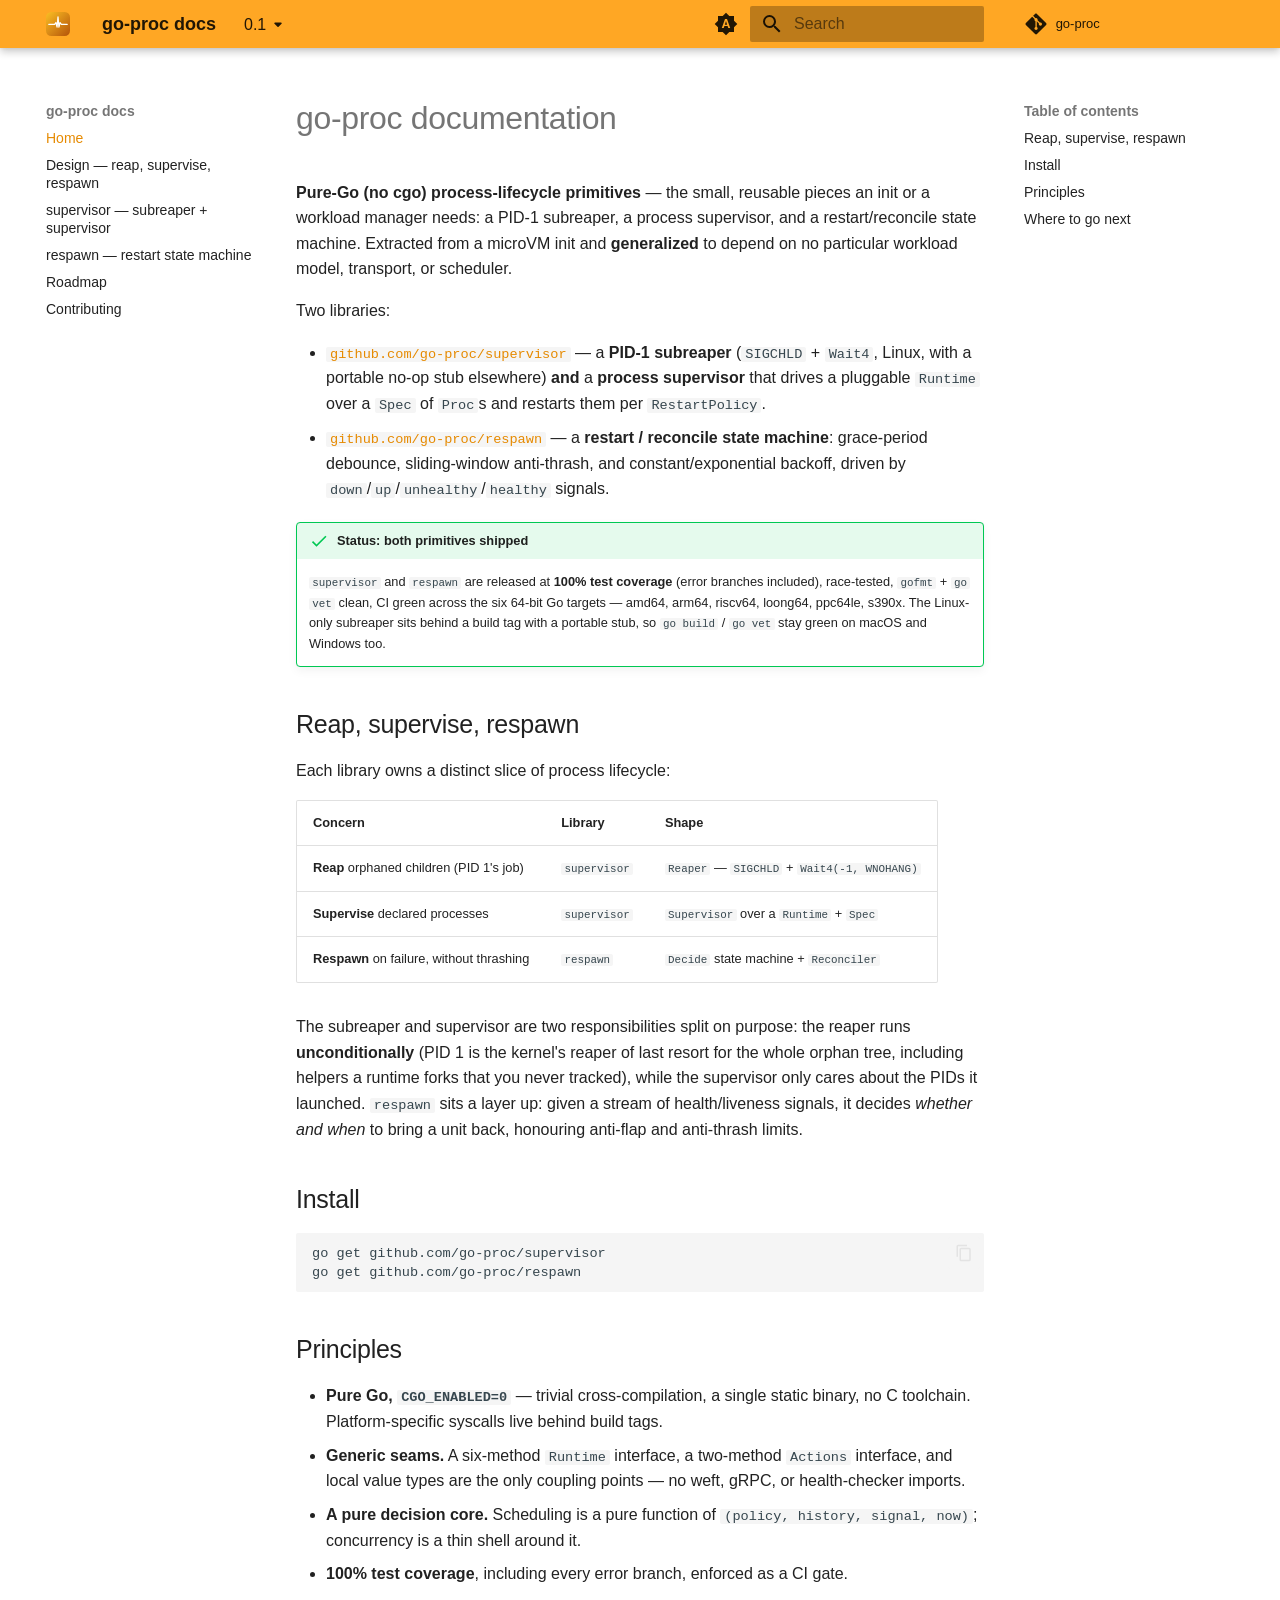
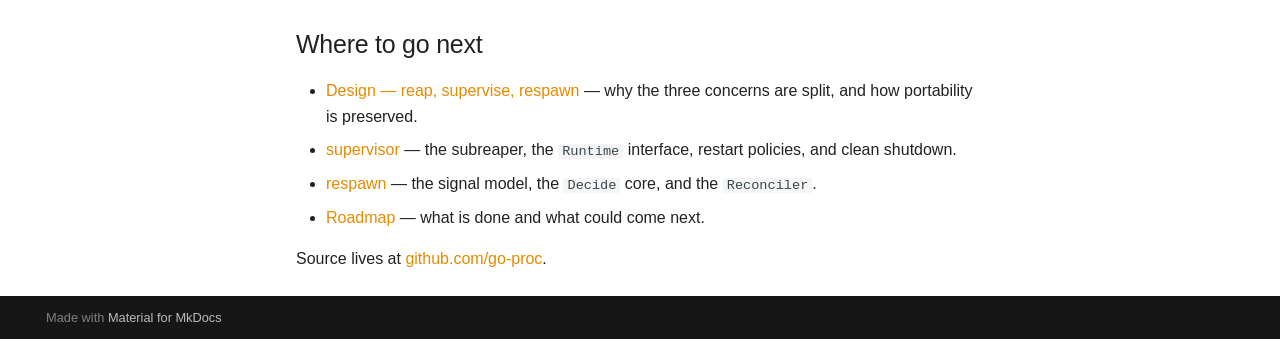
==== commit 1912666f: "Deployed 013c70a to 0.1 with MkDocs 1.6.1 and mike 2.2.0" ====
--- a/0.1/index.html
+++ b/0.1/index.html
@@ -21,7 +21,7 @@
       
       
       <link rel="icon" href="assets/logo.svg">
-      <meta name="generator" content="mkdocs-1.6.1, mkdocs-material-9.7.7">
+      <meta name="generator" content="mkdocs-1.6.1, mkdocs-material-9.8.0">
     
     
       
@@ -29,10 +29,10 @@
       
     
     
-      <link rel="stylesheet" href="assets/stylesheets/main.ec1eaa64.min.css">
-      
-        
-        <link rel="stylesheet" href="assets/stylesheets/palette.ab4e12ef.min.css">
+      <link rel="stylesheet" href="assets/stylesheets/main.57a0d79d.min.css">
+      
+        
+        <link rel="stylesheet" href="assets/stylesheets/palette.fb2fffe2.min.css">
       
       
 
@@ -744,10 +744,10 @@
     
       
       
-      <script id="__config" type="application/json">{"annotate": null, "base": ".", "features": ["navigation.sections", "navigation.top", "navigation.instant", "content.code.copy", "search.suggest"], "search": "assets/javascripts/workers/search.2c215733.min.js", "tags": null, "translations": {"clipboard.copied": "Copied to clipboard", "clipboard.copy": "Copy to clipboard", "search.result.more.one": "1 more on this page", "search.result.more.other": "# more on this page", "search.result.none": "No matching documents", "search.result.one": "1 matching document", "search.result.other": "# matching documents", "search.result.placeholder": "Type to start searching", "search.result.term.missing": "Missing", "select.version": "Select version"}, "version": {"default": "latest", "provider": "mike"}}</script>
-    
-    
-      <script src="assets/javascripts/bundle.d7400e89.min.js"></script>
+      <script id="__config" type="application/json">{"annotate": null, "base": ".", "features": ["navigation.sections", "navigation.top", "navigation.instant", "content.code.copy", "search.suggest"], "search": "assets/javascripts/workers/search.a7633da7.min.js", "tags": null, "translations": {"clipboard.copied": "Copied to clipboard", "clipboard.copy": "Copy to clipboard", "search.result.more.one": "1 more on this page", "search.result.more.other": "# more on this page", "search.result.none": "No matching documents", "search.result.one": "1 matching document", "search.result.other": "# matching documents", "search.result.placeholder": "Type to start searching", "search.result.term.missing": "Missing", "select.version": "Select version"}, "version": {"default": "latest", "provider": "mike"}}</script>
+    
+    
+      <script src="assets/javascripts/bundle.c21346df.min.js"></script>
       
     
   </body>
--- a/0.1/assets/stylesheets/main.57a0d79d.min.css
+++ b/0.1/assets/stylesheets/main.57a0d79d.min.css
@@ -0,0 +1,6 @@
+@charset "UTF-8";html{box-sizing:border-box;-webkit-text-size-adjust:none;-moz-text-size-adjust:none;text-size-adjust:none}*,:after,:before{box-sizing:inherit}@media(prefers-reduced-motion){*,:after,:before{transition:none!important}}body{margin:0;-webkit-font-smoothing:antialiased;-moz-osx-font-smoothing:grayscale;--md-text-font-family:var(--md-text-font, _),
+    -apple-system, BlinkMacSystemFont, Helvetica, Arial, sans-serif;--md-code-font-family:var(--md-code-font, _),
+    SFMono-Regular, Consolas, Menlo, monospace}.md-typeset code:not(.focus-visible),a,button,input,label{-webkit-tap-highlight-color:transparent}a{color:inherit;text-decoration:none}hr{box-sizing:initial;display:block;height:.05rem;padding:0;overflow:visible;border:0}small{font-size:80%}sub,sup{line-height:1em}img{border-style:none}table{border-spacing:0;border-collapse:initial}td,th{font-weight:400;vertical-align:top}button{padding:0;margin:0;font-family:inherit;font-size:inherit;background:#0000;border:0}input{border:0;outline:none}:root{--md-primary-fg-color:#4051b5;--md-primary-fg-color--light:#5d6cc0;--md-primary-fg-color--dark:#303fa1;--md-primary-bg-color:#fff;--md-primary-bg-color--light:#ffffffb3;--md-accent-fg-color:#526cfe;--md-accent-fg-color--transparent:#526cfe1a;--md-accent-bg-color:#fff;--md-accent-bg-color--light:#ffffffb3;--md-typeset-table-sort-icon:url("data:image/svg+xml;charset=utf-8,<svg xmlns='http://www.w3.org/2000/svg' viewBox='0 0 24 24'><path d='m18 21-4-4h3V7h-3l4-4 4 4h-3v10h3M2 19v-2h10v2M2 13v-2h7v2M2 7V5h4v2z'/></svg>");--md-typeset-table-sort-icon--asc:url("data:image/svg+xml;charset=utf-8,<svg xmlns='http://www.w3.org/2000/svg' viewBox='0 0 24 24'><path d='M19 17h3l-4 4-4-4h3V3h2M2 17h10v2H2M6 5v2H2V5m0 6h7v2H2z'/></svg>");--md-typeset-table-sort-icon--desc:url("data:image/svg+xml;charset=utf-8,<svg xmlns='http://www.w3.org/2000/svg' viewBox='0 0 24 24'><path d='M19 7h3l-4-4-4 4h3v14h2M2 17h10v2H2M6 5v2H2V5m0 6h7v2H2z'/></svg>")}[data-md-color-scheme=default]{color-scheme:light}[data-md-color-scheme=default] img[src$="#gh-dark-mode-only"],[data-md-color-scheme=default] img[src$="#only-dark"]{display:none}:root,[data-md-color-scheme=default]{--md-hue:225deg;--md-default-fg-color:#000000de;--md-default-fg-color--light:#0000008a;--md-default-fg-color--lighter:#00000052;--md-default-fg-color--lightest:#00000012;--md-default-bg-color:#fff;--md-default-bg-color--light:#ffffffb3;--md-default-bg-color--lighter:#ffffff4d;--md-default-bg-color--lightest:#ffffff1f;--md-code-fg-color:#36464e;--md-code-bg-color:#f5f5f5;--md-code-bg-color--light:#f5f5f5b3;--md-code-bg-color--lighter:#f5f5f54d;--md-code-hl-color:#4287ff;--md-code-hl-color--light:#4287ff1a;--md-code-hl-number-color:#d52a2a;--md-code-hl-special-color:#db1457;--md-code-hl-function-color:#a846b9;--md-code-hl-constant-color:#6e59d9;--md-code-hl-keyword-color:#3f6ec6;--md-code-hl-string-color:#1c7d4d;--md-code-hl-name-color:var(--md-code-fg-color);--md-code-hl-operator-color:var(--md-default-fg-color--light);--md-code-hl-punctuation-color:var(--md-default-fg-color--light);--md-code-hl-comment-color:var(--md-default-fg-color--light);--md-code-hl-generic-color:var(--md-default-fg-color--light);--md-code-hl-variable-color:var(--md-default-fg-color--light);--md-typeset-color:var(--md-default-fg-color);--md-typeset-a-color:var(--md-primary-fg-color);--md-typeset-del-color:#f5503d26;--md-typeset-ins-color:#0bd57026;--md-typeset-kbd-color:#fafafa;--md-typeset-kbd-accent-color:#fff;--md-typeset-kbd-border-color:#b8b8b8;--md-typeset-mark-color:#ffff0080;--md-typeset-table-color:#0000001f;--md-typeset-table-color--light:#00000009;--md-admonition-fg-color:var(--md-default-fg-color);--md-admonition-bg-color:var(--md-default-bg-color);--md-warning-fg-color:#000000de;--md-warning-bg-color:#ff9;--md-footer-fg-color:#fff;--md-footer-fg-color--light:#ffffffb3;--md-footer-fg-color--lighter:#ffffff73;--md-footer-bg-color:#000000de;--md-footer-bg-color--dark:#00000052;--md-shadow-z1:0 0.2rem 0.5rem #0000000d,
+    0 0 0.05rem #0000001a;--md-shadow-z2:0 0.2rem 0.5rem #0000001a,
+    0 0 0.05rem #00000040;--md-shadow-z3:0 0.2rem 0.5rem #0003,
+    0 0 0.05rem #00000059}.md-icon svg{display:block;width:1.2rem;height:1.2rem;fill:currentcolor}aside,body,input{font-family:var(--md-text-font-family);font-feature-settings:"kern","liga";color:var(--md-typeset-color)}code,kbd,pre{font-family:var(--md-code-font-family);font-feature-settings:"kern"}.md-typeset{font-size:.8rem;line-height:1.6;overflow-wrap:break-word;-webkit-print-color-adjust:exact;color-adjust:exact}@media print{.md-typeset{font-size:.68rem}.md-typeset code,.md-typeset kbd,.md-typeset pre{white-space:pre-wrap}}.md-typeset blockquote,.md-typeset dl,.md-typeset figure,.md-typeset ol,.md-typeset pre,.md-typeset ul{margin-top:1em;margin-bottom:1em}.md-typeset h1{margin:0 0 1.25em;font-size:2em;line-height:1.3;color:var(--md-default-fg-color--light)}.md-typeset h1,.md-typeset h2{font-weight:300;letter-spacing:-.01em}.md-typeset h2{margin:1.6em 0 .64em;font-size:1.5625em;line-height:1.4}.md-typeset h3{margin:1.6em 0 .8em;font-size:1.25em;font-weight:400;line-height:1.5;letter-spacing:-.01em}.md-typeset h2+h3{margin-top:.8em}.md-typeset h4{margin:1em 0;font-weight:700;letter-spacing:-.01em}.md-typeset h5,.md-typeset h6{margin:1.25em 0;font-size:.8em;font-weight:700;color:var(--md-default-fg-color--light);letter-spacing:-.01em}.md-typeset h5{text-transform:uppercase}.md-typeset h5 code{text-transform:none}.md-typeset hr{display:flow-root;margin:1.5em 0;border-bottom:.05rem solid var(--md-default-fg-color--lightest)}.md-typeset a{color:var(--md-typeset-a-color);word-break:break-word}.md-typeset a,.md-typeset a:before{transition:color 125ms}.md-typeset a:focus,.md-typeset a:hover{color:var(--md-accent-fg-color)}.md-typeset a:focus code,.md-typeset a:hover code{color:var(--md-accent-fg-color);background-color:var(--md-accent-fg-color--transparent)}.md-typeset a code{color:var(--md-typeset-a-color)}.md-typeset a.focus-visible{outline-color:var(--md-accent-fg-color);outline-offset:.2rem}.md-typeset code,.md-typeset kbd,.md-typeset pre{font-variant-ligatures:none;color:var(--md-code-fg-color);direction:ltr;transition:background-color 125ms}.md-typeset code{padding:0 .2941176471em;font-size:.85em;word-break:break-word;background-color:var(--md-code-bg-color);border-radius:.1rem;-webkit-box-decoration-break:clone;box-decoration-break:clone;transition:color 125ms,background-color 125ms}.md-typeset code:not(.focus-visible){outline:none}.md-typeset pre{position:relative;display:flow-root;line-height:1.4}.md-typeset pre>code{display:block;padding:.7720588235em 1.1764705882em;margin:0;overflow:auto;word-break:normal;touch-action:auto;scrollbar-color:var(--md-default-fg-color--lighter) #0000;scrollbar-width:thin;outline-color:var(--md-accent-fg-color);box-shadow:none;-webkit-box-decoration-break:slice;box-decoration-break:slice}.md-typeset pre>code:hover{scrollbar-color:var(--md-accent-fg-color) #0000}.md-typeset pre>code::-webkit-scrollbar{width:.2rem;height:.2rem}.md-typeset pre>code::-webkit-scrollbar-thumb{background-color:var(--md-default-fg-color--lighter)}.md-typeset pre>code::-webkit-scrollbar-thumb:hover{background-color:var(--md-accent-fg-color)}.md-typeset kbd{display:inline-block;padding:0 .6666666667em;font-size:.75em;color:var(--md-default-fg-color);word-break:break-word;vertical-align:text-top;background-color:var(--md-typeset-kbd-color);border-radius:.1rem;box-shadow:0 .1rem 0 .05rem var(--md-typeset-kbd-border-color),0 .1rem 0 var(--md-typeset-kbd-border-color),0 -.1rem .2rem var(--md-typeset-kbd-accent-color) inset}.md-typeset mark{color:inherit;word-break:break-word;background-color:var(--md-typeset-mark-color);-webkit-box-decoration-break:clone;box-decoration-break:clone}.md-typeset abbr{text-decoration:none;cursor:help}.md-typeset [data-preview],.md-typeset abbr{border-bottom:.05rem dotted var(--md-default-fg-color--light)}.md-typeset small{opacity:.75}[dir=ltr] .md-typeset sub,[dir=ltr] .md-typeset sup{margin-left:.078125em}[dir=rtl] .md-typeset sub,[dir=rtl] .md-typeset sup{margin-right:.078125em}[dir=ltr] .md-typeset blockquote{padding-left:.6rem;border-left:.2rem solid var(--md-default-fg-color--lighter)}[dir=rtl] .md-typeset blockquote{padding-right:.6rem;border-right:.2rem solid var(--md-default-fg-color--lighter)}.md-typeset blockquote{margin-left:0;margin-right:0;color:var(--md-default-fg-color--light)}.md-typeset ul{list-style-type:disc}.md-typeset ul[type]{list-style-type:revert-layer}[dir=ltr] .md-typeset ol,[dir=ltr] .md-typeset ol li ol,[dir=ltr] .md-typeset ol li ul,[dir=ltr] .md-typeset ul,[dir=ltr] .md-typeset ul li ol,[dir=ltr] .md-typeset ul li ul{margin-left:.625em}[dir=rtl] .md-typeset ol,[dir=rtl] .md-typeset ol li ol,[dir=rtl] .md-typeset ol li ul,[dir=rtl] .md-typeset ul,[dir=rtl] .md-typeset ul li ol,[dir=rtl] .md-typeset ul li ul{margin-right:.625em}.md-typeset ol,.md-typeset ul{padding:0}.md-typeset ol:not([hidden]),.md-typeset ul:not([hidden]){display:flow-root}.md-typeset ol ol,.md-typeset ul ol{list-style-type:lower-alpha}.md-typeset ol ol ol,.md-typeset ul ol ol{list-style-type:lower-roman}.md-typeset ol ol ol ol,.md-typeset ul ol ol ol{list-style-type:upper-alpha}.md-typeset ol ol ol ol ol,.md-typeset ul ol ol ol ol{list-style-type:upper-roman}.md-typeset ol[type],.md-typeset ul[type]{list-style-type:revert-layer}[dir=ltr] .md-typeset ol li,[dir=ltr] .md-typeset ul li{margin-left:1.25em}[dir=rtl] .md-typeset ol li,[dir=rtl] .md-typeset ul li{margin-right:1.25em}.md-typeset ol li,.md-typeset ul li{margin-bottom:.5em}.md-typeset ol li blockquote,.md-typeset ol li p,.md-typeset ul li blockquote,.md-typeset ul li p{margin:.5em 0}.md-typeset ol li:last-child,.md-typeset ul li:last-child{margin-bottom:0}.md-typeset ol li ol,.md-typeset ol li ul,.md-typeset ul li ol,.md-typeset ul li ul{margin-top:.5em;margin-bottom:.5em}[dir=ltr] .md-typeset dd{margin-left:1.875em}[dir=rtl] .md-typeset dd{margin-right:1.875em}.md-typeset dd{margin-top:1em;margin-bottom:1.5em}.md-typeset img,.md-typeset svg,.md-typeset video{max-width:100%;height:auto}.md-typeset img[align=left]{margin:1em 1em 1em 0}.md-typeset img[align=right]{margin:1em 0 1em 1em}.md-typeset img[align]:only-child{margin-top:0}.md-typeset figure{display:flow-root;width:fit-content;max-width:100%;margin:1em auto;text-align:center}.md-typeset figure img{display:block;margin:0 auto}.md-typeset figcaption{max-width:24rem;margin:1em auto;font-style:italic}.md-typeset iframe{max-width:100%}.md-typeset table:not([class]){display:inline-block;max-width:100%;overflow:auto;font-size:.64rem;touch-action:auto;background-color:var(--md-default-bg-color);border:.05rem solid var(--md-typeset-table-color);border-radius:.1rem}@media print{.md-typeset table:not([class]){display:table}}.md-typeset table:not([class])+*{margin-top:1.5em}.md-typeset table:not([class]) td>:first-child,.md-typeset table:not([class]) th>:first-child{margin-top:0}.md-typeset table:not([class]) td>:last-child,.md-typeset table:not([class]) th>:last-child{margin-bottom:0}.md-typeset table:not([class]) td:not([align]),.md-typeset table:not([class]) th:not([align]){text-align:left}[dir=rtl] .md-typeset table:not([class]) td:not([align]),[dir=rtl] .md-typeset table:not([class]) th:not([align]){text-align:right}.md-typeset table:not([class]) th{min-width:5rem;padding:.9375em 1.25em;font-weight:700;vertical-align:top}.md-typeset table:not([class]) td{padding:.9375em 1.25em;vertical-align:top;border-top:.05rem solid var(--md-typeset-table-color)}.md-typeset table:not([class]) tbody tr{transition:background-color 125ms}.md-typeset table:not([class]) tbody tr:hover{background-color:var(--md-typeset-table-color--light);box-shadow:0 .05rem 0 var(--md-default-bg-color) inset}.md-typeset table:not([class]) a{word-break:normal}.md-typeset table th[role=columnheader]{cursor:pointer}[dir=ltr] .md-typeset table th[role=columnheader]:after{margin-left:.5em}[dir=rtl] .md-typeset table th[role=columnheader]:after{margin-right:.5em}.md-typeset table th[role=columnheader]:after{display:inline-block;width:1.2em;height:1.2em;vertical-align:text-bottom;content:"";-webkit-mask-image:var(--md-typeset-table-sort-icon);mask-image:var(--md-typeset-table-sort-icon);-webkit-mask-repeat:no-repeat;mask-repeat:no-repeat;-webkit-mask-size:contain;mask-size:contain;transition:background-color 125ms}.md-typeset table th[role=columnheader]:hover:after{background-color:var(--md-default-fg-color--lighter)}.md-typeset table th[role=columnheader][aria-sort=ascending]:after{background-color:var(--md-default-fg-color--light);-webkit-mask-image:var(--md-typeset-table-sort-icon--asc);mask-image:var(--md-typeset-table-sort-icon--asc)}.md-typeset table th[role=columnheader][aria-sort=descending]:after{background-color:var(--md-default-fg-color--light);-webkit-mask-image:var(--md-typeset-table-sort-icon--desc);mask-image:var(--md-typeset-table-sort-icon--desc)}.md-typeset__scrollwrap{margin:1em -.8rem;overflow-x:auto;touch-action:auto}.md-typeset__table{display:inline-block;padding:0 .8rem;margin-bottom:.5em}@media print{.md-typeset__table{display:block}}html .md-typeset__table table{display:table;width:100%;margin:0;overflow:hidden}@media screen and (max-width:44.984375em){.md-content__inner>pre{margin:1em -.8rem}.md-content__inner>pre code{border-radius:0}}.md-typeset .md-author{position:relative;display:block;flex-shrink:0;width:1.6rem;height:1.6rem;overflow:hidden;border-radius:100%;transition:color 125ms,transform 125ms}.md-typeset .md-author img{display:block}.md-typeset .md-author--more{font-size:.6rem;font-weight:700;line-height:1.6rem;color:var(--md-default-fg-color--lighter);text-align:center;background:var(--md-default-fg-color--lightest)}.md-typeset .md-author--long{width:2.4rem;height:2.4rem}.md-typeset a.md-author{transform:scale(1)}.md-typeset a.md-author img{filter:grayscale(100%) opacity(75%);border-radius:100%;transition:filter 125ms}.md-typeset a.md-author:focus,.md-typeset a.md-author:hover{z-index:1;transform:scale(1.1)}.md-typeset a.md-author:focus img,.md-typeset a.md-author:hover img{filter:grayscale(0)}.md-banner{overflow:auto;color:var(--md-footer-fg-color);background-color:var(--md-footer-bg-color)}@media print{.md-banner{display:none}}.md-banner--warning{color:var(--md-warning-fg-color);background-color:var(--md-warning-bg-color)}.md-banner__inner{padding:0 .8rem;margin:.6rem auto;font-size:.7rem}[dir=ltr] .md-banner__button{float:right}[dir=rtl] .md-banner__button{float:left}.md-banner__button{color:inherit;cursor:pointer;transition:opacity .25s}.no-js .md-banner__button{display:none}.md-banner__button:hover{opacity:.7}html{height:100%;overflow-x:hidden;font-size:125%}@media screen and (min-width:100em){html{font-size:137.5%}}@media screen and (min-width:125em){html{font-size:150%}}body{position:relative;display:flex;flex-direction:column;width:100%;min-height:100%;font-size:.5rem;background-color:var(--md-default-bg-color)}@media print{body{display:block}}@media screen and (max-width:59.984375em){body[data-md-scrolllock]{position:fixed}}.md-grid{max-width:61rem;margin-left:auto;margin-right:auto}.md-container{display:flex;flex-grow:1;flex-direction:column}@media print{.md-container{display:block}}.md-main{flex-grow:1}.md-main__inner{display:flex;height:100%;margin-top:1.5rem}.md-ellipsis{overflow:hidden;text-overflow:ellipsis}.md-toggle{display:none}.md-option{position:absolute;width:0;height:0;opacity:0}.md-option:checked+label:not([hidden]){display:block}.md-option.focus-visible+label{outline-style:auto;outline-color:var(--md-accent-fg-color)}.md-skip{position:fixed;z-index:-1;padding:.3rem .5rem;margin:.5rem;font-size:.64rem;color:var(--md-default-bg-color);background-color:var(--md-default-fg-color);border-radius:.1rem;outline-color:var(--md-accent-fg-color);opacity:0;transform:translateY(.4rem)}.md-skip:focus{z-index:10;opacity:1;transition:transform .25s cubic-bezier(.4,0,.2,1),opacity 175ms 75ms;transform:translateY(0)}@page{margin:25mm}:root{--md-clipboard-icon:url("data:image/svg+xml;charset=utf-8,<svg xmlns='http://www.w3.org/2000/svg' viewBox='0 0 24 24'><path d='M19 21H8V7h11m0-2H8a2 2 0 0 0-2 2v14a2 2 0 0 0 2 2h11a2 2 0 0 0 2-2V7a2 2 0 0 0-2-2m-3-4H4a2 2 0 0 0-2 2v14h2V3h12z'/></svg>");--md-code-select-icon:url("data:image/svg+xml;charset=utf-8,<svg xmlns='http://www.w3.org/2000/svg' viewBox='0 0 24 24'><path d='M19 19h-4v2h4c1.1 0 2-.9 2-2v-4h-2m0-12h-4v2h4v4h2V5c0-1.1-.9-2-2-2M5 5h4V3H5c-1.1 0-2 .9-2 2v4h2m0 6H3v4c0 1.1.9 2 2 2h4v-2H5zm2-4h2v2H7zm4 0h2v2h-2zm4 0h2v2h-2zM7 7h2v2H7zm4 0h2v2h-2zm4 0h2v2h-2zm-8 8h2v2H7zm4 0h2v2h-2zm4 0h2v2h-2z'/></svg>");--md-code-copy-icon:url("data:image/svg+xml;charset=utf-8,<svg xmlns='http://www.w3.org/2000/svg' viewBox='0 0 24 24'><path d='M19 21H8V7h11m0-2H8a2 2 0 0 0-2 2v14a2 2 0 0 0 2 2h11a2 2 0 0 0 2-2V7a2 2 0 0 0-2-2m-3-4H4a2 2 0 0 0-2 2v14h2V3h12z'/></svg>")}.md-clipboard{z-index:1;width:1.5em;height:1.5em;color:var(--md-default-fg-color--lightest);cursor:pointer;border-radius:.1rem;outline-color:var(--md-accent-fg-color);outline-offset:.1rem;transition:color .25s}@media print{.md-clipboard{display:none}}.md-clipboard:not(.focus-visible){outline:none;-webkit-tap-highlight-color:transparent}:hover>.md-clipboard{color:var(--md-default-fg-color--light)}.md-clipboard:focus,.md-clipboard:hover{color:var(--md-accent-fg-color)}.md-clipboard:after{display:block;width:1.125em;height:1.125em;margin:0 auto;content:"";background-color:currentcolor;-webkit-mask-image:var(--md-clipboard-icon);mask-image:var(--md-clipboard-icon);-webkit-mask-repeat:no-repeat;mask-repeat:no-repeat;-webkit-mask-position:center;mask-position:center;-webkit-mask-size:contain;mask-size:contain}.md-clipboard--inline{cursor:pointer}.md-clipboard--inline code{transition:color .25s,background-color .25s}.md-clipboard--inline:focus code,.md-clipboard--inline:hover code{color:var(--md-accent-fg-color);background-color:var(--md-accent-fg-color--transparent)}.md-typeset .md-code__content{display:grid}.md-code__nav{position:absolute;top:.25em;right:.25em;z-index:1;display:flex;gap:.2rem;padding:.2rem;background-color:var(--md-code-bg-color--lighter);border-radius:.1rem;transition:background-color .25s}:hover>.md-code__nav{background-color:var(--md-code-bg-color--light)}.md-code__button{display:block;width:1.5em;height:1.5em;color:var(--md-default-fg-color--lightest);cursor:pointer;outline-color:var(--md-accent-fg-color);outline-offset:.1rem;transition:color .25s}:hover>*>.md-code__button{color:var(--md-default-fg-color--light)}.md-code__button.focus-visible,.md-code__button:hover{color:var(--md-accent-fg-color)}.md-code__button--active{color:var(--md-default-fg-color)!important}.md-code__button:after{display:block;width:1.125em;height:1.125em;margin:0 auto;content:"";background-color:currentcolor;-webkit-mask-repeat:no-repeat;mask-repeat:no-repeat;-webkit-mask-position:center;mask-position:center;-webkit-mask-size:contain;mask-size:contain}.md-code__button[data-md-type=select]:after{-webkit-mask-image:var(--md-code-select-icon);mask-image:var(--md-code-select-icon)}.md-code__button[data-md-type=copy]:after{-webkit-mask-image:var(--md-code-copy-icon);mask-image:var(--md-code-copy-icon)}@keyframes consent{0%{opacity:0;transform:translateY(100%)}to{opacity:1;transform:translateY(0)}}@keyframes overlay{0%{opacity:0}to{opacity:1}}.md-consent__overlay{position:fixed;top:0;z-index:5;width:100%;height:100%;background-color:#0000008a;-webkit-backdrop-filter:blur(.1rem);backdrop-filter:blur(.1rem);opacity:1;animation:overlay .25s both}.md-consent__inner{position:fixed;bottom:0;z-index:5;width:100%;max-height:100%;padding:0;overflow:auto;background-color:var(--md-default-bg-color);border:0;border-radius:.1rem;box-shadow:0 0 .2rem #0000001a,0 .2rem .4rem #0003;animation:consent .5s cubic-bezier(.1,.7,.1,1) both}.md-consent__form{padding:.8rem}.md-consent__settings{display:none;margin:1em 0}input:checked+.md-consent__settings{display:block}.md-consent__controls{margin-bottom:.8rem}.md-typeset .md-consent__controls .md-button{display:inline}@media screen and (max-width:44.984375em){.md-typeset .md-consent__controls .md-button{display:block;width:100%;margin-top:.4rem;text-align:center}}.md-consent label{cursor:pointer}.md-content{flex-grow:1;min-width:0}.md-content__inner{padding-top:.6rem;margin:0 .8rem 1.2rem}@media screen and (min-width:76.25em){[dir=ltr] .md-sidebar--primary:not([hidden])~.md-content>.md-content__inner,[dir=rtl] .md-sidebar--secondary:not([hidden])~.md-content>.md-content__inner{margin-left:1.2rem}[dir=ltr] .md-sidebar--secondary:not([hidden])~.md-content>.md-content__inner,[dir=rtl] .md-sidebar--primary:not([hidden])~.md-content>.md-content__inner{margin-right:1.2rem}}.md-content__inner:before{display:block;height:.4rem;content:""}.md-content__inner>:last-child{margin-bottom:0}[dir=ltr] .md-content__button{float:right;margin-left:.4rem}[dir=rtl] .md-content__button{float:left;margin-right:.4rem}.md-content__button{padding:0;margin:.4rem 0}@media print{.md-content__button{display:none}}.md-typeset .md-content__button{color:var(--md-default-fg-color--lighter)}.md-content__button svg{display:inline;vertical-align:top}[dir=rtl] .md-content__button svg{transform:scaleX(-1)}[dir=ltr] .md-dialog{right:.8rem}[dir=rtl] .md-dialog{left:.8rem}.md-dialog{position:fixed;bottom:.8rem;z-index:4;min-width:11.1rem;padding:.4rem .6rem;pointer-events:none;background-color:var(--md-default-fg-color);border-radius:.1rem;box-shadow:var(--md-shadow-z3);opacity:0;transition:transform 0s .4s,opacity .4s;transform:translateY(100%)}@media print{.md-dialog{display:none}}.md-dialog--active{pointer-events:auto;opacity:1;transition:transform .4s cubic-bezier(.075,.85,.175,1),opacity .4s;transform:translateY(0)}.md-dialog__inner{font-size:.7rem;color:var(--md-default-bg-color)}.md-feedback{margin:2em 0 1em;text-align:center}.md-feedback fieldset{padding:0;margin:0;border:none}.md-feedback__title{margin:1em auto;font-weight:700}.md-feedback__inner{position:relative}.md-feedback__list{position:relative;display:flex;flex-wrap:wrap;place-content:baseline center}.md-feedback__list:hover .md-icon:not(:disabled){color:var(--md-default-fg-color--lighter)}:disabled .md-feedback__list{min-height:1.8rem}.md-feedback__icon{flex-shrink:0;margin:0 .1rem;color:var(--md-default-fg-color--light);cursor:pointer;transition:color 125ms}.md-feedback__icon:not(:disabled).md-icon:hover{color:var(--md-accent-fg-color)}.md-feedback__icon:disabled{color:var(--md-default-fg-color--lightest);pointer-events:none}.md-feedback__note{position:relative;opacity:0;transition:transform .4s cubic-bezier(.1,.7,.1,1),opacity .15s;transform:translateY(.4rem)}.md-feedback__note>*{max-width:16rem;margin:0 auto}:disabled .md-feedback__note{opacity:1;transform:translateY(0)}@media print{.md-feedback,.md-footer{display:none}}.md-footer{color:var(--md-footer-fg-color);background-color:var(--md-footer-bg-color)}.md-footer__inner{justify-content:space-between;padding:.2rem;overflow:auto}.md-footer__inner:not([hidden]){display:flex}.md-footer__link{display:flex;flex-grow:.01;align-items:end;max-width:100%;margin-top:1rem;margin-bottom:.4rem;overflow:hidden;outline-color:var(--md-accent-fg-color);transition:opacity .25s}.md-footer__link:focus,.md-footer__link:hover{opacity:.7}[dir=rtl] .md-footer__link svg{transform:scaleX(-1)}@media screen and (max-width:44.984375em){.md-footer__link--prev{flex-shrink:0}.md-footer__link--prev .md-footer__title{display:none}}[dir=ltr] .md-footer__link--next{margin-left:auto}.md-footer__link--next{text-align:right}[dir=rtl] .md-footer__link--next{margin-right:auto;text-align:left}.md-footer__title{flex-grow:1;max-width:calc(100% - 2.4rem);padding:0 1rem;margin-bottom:.7rem;font-size:.9rem;white-space:nowrap}.md-footer__button{padding:.4rem;margin:.2rem}.md-footer__direction{font-size:.64rem;opacity:.7}.md-footer-meta{background-color:var(--md-footer-bg-color--dark)}.md-footer-meta__inner{display:flex;flex-wrap:wrap;justify-content:space-between;padding:.2rem}html .md-footer-meta.md-typeset a{color:var(--md-footer-fg-color--light)}html .md-footer-meta.md-typeset a:focus,html .md-footer-meta.md-typeset a:hover{color:var(--md-footer-fg-color)}.md-copyright{width:100%;padding:.4rem 0;margin:auto .6rem;font-size:.64rem;color:var(--md-footer-fg-color--lighter)}.md-copyright__highlight{color:var(--md-footer-fg-color--light)}.md-social{display:inline-flex;gap:.2rem;padding:.2rem 0 .6rem;margin:0 .4rem}@media screen and (min-width:45em){.md-copyright{width:auto}.md-social{padding:.6rem 0}}.md-social__link{display:inline-block;width:1.6rem;height:1.6rem;text-align:center}.md-social__link:before{line-height:1.9}.md-social__link svg{max-height:.8rem;vertical-align:-25%;fill:currentcolor}.md-typeset .md-button{display:inline-block;padding:.625em 2em;font-weight:700;color:var(--md-primary-fg-color);cursor:pointer;border:.1rem solid;border-radius:.1rem;transition:color 125ms,background-color 125ms,border-color 125ms}.md-typeset .md-button--primary{color:var(--md-primary-bg-color);background-color:var(--md-primary-fg-color);border-color:var(--md-primary-fg-color)}.md-typeset .md-button:focus,.md-typeset .md-button:hover{color:var(--md-accent-bg-color);background-color:var(--md-accent-fg-color);border-color:var(--md-accent-fg-color)}[dir=ltr] .md-typeset .md-input,[dir=rtl] .md-typeset .md-input{border-top-left-radius:.1rem}[dir=ltr] .md-typeset .md-input,[dir=rtl] .md-typeset .md-input{border-top-right-radius:.1rem}.md-typeset .md-input{height:1.8rem;padding:0 .6rem;font-size:.8rem;border-bottom:.1rem solid var(--md-default-fg-color--lighter);box-shadow:var(--md-shadow-z1);transition:border .25s,box-shadow .25s}.md-typeset .md-input:focus,.md-typeset .md-input:hover{border-bottom-color:var(--md-accent-fg-color);box-shadow:var(--md-shadow-z2)}.md-typeset .md-input--stretch{width:100%}.md-header{position:sticky;left:0;right:0;top:0;z-index:4;display:block;color:var(--md-primary-bg-color);background-color:var(--md-primary-fg-color);box-shadow:0 0 .2rem #0000,0 .2rem .4rem #0000}@media print{.md-header{display:none}}.md-header[hidden]{transition:transform .25s cubic-bezier(.8,0,.6,1),box-shadow .25s;transform:translateY(-100%)}.md-header--shadow{box-shadow:0 0 .2rem #0000001a,0 .2rem .4rem #0003;transition:transform .25s cubic-bezier(.1,.7,.1,1),box-shadow .25s}.md-header__inner{display:flex;align-items:center;padding:0 .2rem}.md-header__button{position:relative;z-index:1;padding:.4rem;margin:.2rem;color:currentcolor;vertical-align:middle;cursor:pointer;outline-color:var(--md-accent-fg-color);transition:opacity .25s}.md-header__button:hover{opacity:.7}.md-header__button:not([hidden]){display:inline-block}.md-header__button:not(.focus-visible){outline:none;-webkit-tap-highlight-color:transparent}.md-header__button.md-logo{padding:.4rem;margin:.2rem}@media screen and (max-width:76.234375em){.md-header__button.md-logo{display:none}}.md-header__button.md-logo img,.md-header__button.md-logo svg{display:block;width:auto;height:1.2rem;fill:currentcolor}@media screen and (min-width:60em){.md-header__button[for=__search]{display:none}}.no-js .md-header__button[for=__search]{display:none}[dir=rtl] .md-header__button[for=__search] svg{transform:scaleX(-1)}@media screen and (min-width:76.25em){.md-header__button[for=__drawer]{display:none}}.md-header__topic{position:absolute;display:flex;max-width:100%;white-space:nowrap;transition:transform .4s cubic-bezier(.1,.7,.1,1),opacity .15s}.md-header__topic+.md-header__topic{z-index:-1;pointer-events:none;opacity:0;transition:transform .4s cubic-bezier(1,.7,.1,.1),opacity .15s;transform:translateX(1.25rem)}[dir=rtl] .md-header__topic+.md-header__topic{transform:translateX(-1.25rem)}.md-draft,.md-header__topic:first-child,.md-nav__title{font-weight:700}[dir=ltr] .md-header__title{margin-left:1rem;margin-right:.4rem}[dir=rtl] .md-header__title{margin-right:1rem;margin-left:.4rem}.md-header__title{flex-grow:1;height:2.4rem;font-size:.9rem;line-height:2.4rem}.md-header__title--active .md-header__topic{z-index:-1;pointer-events:none;opacity:0;transition:transform .4s cubic-bezier(1,.7,.1,.1),opacity .15s;transform:translateX(-1.25rem)}[dir=rtl] .md-header__title--active .md-header__topic{transform:translateX(1.25rem)}.md-header__title--active .md-header__topic+.md-header__topic{z-index:0;pointer-events:auto;opacity:1;transition:transform .4s cubic-bezier(.1,.7,.1,1),opacity .15s;transform:translateX(0)}.md-header__title>.md-header__ellipsis{position:relative;width:100%;height:100%}.md-header__option{display:flex;flex-shrink:0;max-width:100%;white-space:nowrap;transition:max-width 0s .25s,opacity .25s .25s}[data-md-toggle=search]:checked~.md-header .md-header__option{max-width:0;opacity:0;transition:max-width,opacity}.md-header__option>input{bottom:0}.md-header__source{display:none}@media screen and (min-width:60em){[dir=ltr] .md-header__source{margin-left:1rem}[dir=rtl] .md-header__source{margin-right:1rem}.md-header__source{display:block;width:11.7rem;max-width:11.7rem}}@media screen and (min-width:76.25em){[dir=ltr] .md-header__source{margin-left:1.4rem}[dir=rtl] .md-header__source{margin-right:1.4rem}}.md-meta{font-size:.7rem;line-height:1.3;color:var(--md-default-fg-color--light)}.md-meta__list{display:inline-flex;flex-wrap:wrap;padding:0;margin:0;list-style:none}.md-meta__item:not(:last-child):after{margin-left:.2rem;margin-right:.2rem;content:"·"}.md-meta__link{color:var(--md-typeset-a-color)}.md-meta__link:focus,.md-meta__link:hover{color:var(--md-accent-fg-color)}.md-draft{display:inline-block;padding-left:.5714285714em;padding-right:.5714285714em;color:#fff;background-color:#ff1744;border-radius:.125em}:root{--md-nav-icon--prev:url("data:image/svg+xml;charset=utf-8,<svg xmlns='http://www.w3.org/2000/svg' viewBox='0 0 24 24'><path d='M20 11v2H8l5.5 5.5-1.42 1.42L4.16 12l7.92-7.92L13.5 5.5 8 11z'/></svg>");--md-nav-icon--next:url("data:image/svg+xml;charset=utf-8,<svg xmlns='http://www.w3.org/2000/svg' viewBox='0 0 24 24'><path d='M8.59 16.58 13.17 12 8.59 7.41 10 6l6 6-6 6z'/></svg>");--md-toc-icon:url("data:image/svg+xml;charset=utf-8,<svg xmlns='http://www.w3.org/2000/svg' viewBox='0 0 24 24'><path d='M3 9h14V7H3zm0 4h14v-2H3zm0 4h14v-2H3zm16 0h2v-2h-2zm0-10v2h2V7zm0 6h2v-2h-2z'/></svg>");--md-path-icon:url("data:image/svg+xml;charset=utf-8,<svg xmlns='http://www.w3.org/2000/svg' viewBox='0 0 24 24'><path d='M8.59 16.58 13.17 12 8.59 7.41 10 6l6 6-6 6z'/></svg>");--md-post-pin-icon:url("data:image/svg+xml;charset=utf-8,<svg xmlns='http://www.w3.org/2000/svg' viewBox='0 0 24 24'><path d='M16 12V4h1V2H7v2h1v8l-2 2v2h5.2v6h1.6v-6H18v-2z'/></svg>");--md-progress-value:0;--md-progress-delay:400ms;--md-search-result-icon:url("data:image/svg+xml;charset=utf-8,<svg xmlns='http://www.w3.org/2000/svg' viewBox='0 0 24 24'><path d='M14 2H6a2 2 0 0 0-2 2v16a2 2 0 0 0 2 2h7c-.41-.25-.8-.56-1.14-.9-.33-.33-.61-.7-.86-1.1H6V4h7v5h5v1.18c.71.16 1.39.43 2 .82V8zm6.31 16.9c1.33-2.11.69-4.9-1.4-6.22-2.11-1.33-4.91-.68-6.22 1.4-1.34 2.11-.69 4.89 1.4 6.22 1.46.93 3.32.93 4.79.02L22 23.39 23.39 22zm-3.81.1a2.5 2.5 0 0 1-2.5-2.5 2.5 2.5 0 0 1 2.5-2.5 2.5 2.5 0 0 1 2.5 2.5 2.5 2.5 0 0 1-2.5 2.5'/></svg>")}.md-nav,.md-nav__link .md-typeset{font-size:.7rem;line-height:1.3}.md-nav__title{display:block;padding:0 .6rem;overflow:hidden;color:var(--md-default-fg-color--light);text-overflow:ellipsis}.md-nav__title .md-nav__button{display:none}.md-nav__title .md-nav__button img{width:auto;height:100%}.md-nav__title .md-nav__button.md-logo img,.md-nav__title .md-nav__button.md-logo svg{display:block;width:auto;max-width:100%;height:2.4rem;object-fit:contain;fill:currentcolor}.md-nav__list{padding:0;margin:0;list-style:none}.md-nav__link{display:flex;gap:.4rem;align-items:flex-start;margin-top:.625em;scroll-snap-align:start;transition:color 125ms}.md-nav__link--passed,.md-nav__link--passed code{color:var(--md-default-fg-color--light)}.md-nav__item .md-nav__link--active,.md-nav__item .md-nav__link--active code{color:var(--md-typeset-a-color)}.md-nav__link .md-ellipsis{position:relative}.md-nav__link .md-ellipsis code{word-break:normal}[dir=ltr] .md-nav__link .md-icon:last-child{margin-left:auto}[dir=rtl] .md-nav__link .md-icon:last-child{margin-right:auto}.md-nav__link svg{position:relative;flex-shrink:0;height:1.3em;fill:currentcolor}.md-nav__link[for]:focus,.md-nav__link[for]:hover,.md-nav__link[href]:focus,.md-nav__link[href]:hover{color:var(--md-accent-fg-color);cursor:pointer}.md-nav__link[for]:focus code,.md-nav__link[for]:hover code,.md-nav__link[href]:focus code,.md-nav__link[href]:hover code{color:var(--md-accent-fg-color);background-color:var(--md-accent-fg-color--transparent)}.md-nav__link.focus-visible,.md-pagination__link.focus-visible{outline-color:var(--md-accent-fg-color);outline-offset:.2rem}.md-nav--primary .md-nav__link[for=__toc]{display:none}.md-nav--primary .md-nav__link[for=__toc] .md-icon:after{display:block;width:100%;height:100%;background-color:currentcolor;-webkit-mask-image:var(--md-toc-icon);mask-image:var(--md-toc-icon)}.md-nav--primary .md-nav__link[for=__toc]~.md-nav,.md-nav__source{display:none}.md-nav__container>.md-nav__link{margin-top:0}.md-nav__container>.md-nav__link:first-child{flex-grow:1;min-width:0}.md-nav__icon{flex-shrink:0}@media screen and (max-width:76.234375em){.md-nav--primary,.md-nav--primary .md-nav{position:absolute;left:0;right:0;top:0;z-index:1;display:flex;flex-direction:column;height:100%;background-color:var(--md-default-bg-color)}.md-nav--primary .md-nav__item,.md-nav--primary .md-nav__title{font-size:.8rem;line-height:1.5}.md-nav--primary .md-nav__title{position:relative;height:5.6rem;padding:3rem .8rem .2rem;line-height:2.4rem;color:var(--md-default-fg-color--light);white-space:nowrap;cursor:pointer;background-color:var(--md-default-fg-color--lightest)}[dir=ltr] .md-nav--primary .md-nav__title .md-nav__icon{left:.4rem}[dir=rtl] .md-nav--primary .md-nav__title .md-nav__icon{right:.4rem}.md-nav--primary .md-nav__title .md-nav__icon{position:absolute;top:.4rem;display:block;width:1.2rem;height:1.2rem;margin:.2rem}.md-nav--primary .md-nav__title .md-nav__icon:after{display:block;width:100%;height:100%;content:"";background-color:currentcolor;-webkit-mask-image:var(--md-nav-icon--prev);mask-image:var(--md-nav-icon--prev);-webkit-mask-repeat:no-repeat;mask-repeat:no-repeat;-webkit-mask-position:center;mask-position:center;-webkit-mask-size:contain;mask-size:contain}.md-nav--primary .md-nav__title~.md-nav__list{overflow-y:auto;touch-action:pan-y;scroll-snap-type:y mandatory;background-color:var(--md-default-bg-color);box-shadow:0 .05rem 0 var(--md-default-fg-color--lightest) inset}.md-nav--primary .md-nav__title~.md-nav__list>:first-child{border-top:0}.md-nav--primary .md-nav__title[for=__drawer]{font-weight:700;color:var(--md-primary-bg-color);background-color:var(--md-primary-fg-color)}.md-nav--primary .md-nav__title .md-logo{position:absolute;left:.2rem;right:.2rem;top:.2rem;display:block;padding:.4rem;margin:.2rem}.md-nav--primary .md-nav__list{flex:1}.md-nav--primary .md-nav__item{border-top:.05rem solid var(--md-default-fg-color--lightest)}.md-nav--primary .md-nav__item--active>.md-nav__link{color:var(--md-typeset-a-color)}.md-nav--primary .md-nav__item--active>.md-nav__link:focus,.md-nav--primary .md-nav__item--active>.md-nav__link:hover{color:var(--md-accent-fg-color)}.md-nav--primary .md-nav__link{padding:.6rem .8rem;margin-top:0}.md-nav--primary .md-nav__link svg{margin-top:.1em}.md-nav--primary .md-nav__link>.md-nav__link{padding:0}[dir=ltr] .md-nav--primary .md-nav__link .md-nav__icon{margin-right:-.2rem}[dir=rtl] .md-nav--primary .md-nav__link .md-nav__icon{margin-left:-.2rem}.md-nav--primary .md-nav__link .md-nav__icon{width:1.2rem;height:1.2rem;font-size:1.2rem}.md-nav--primary .md-nav__link .md-nav__icon:after{display:block;width:100%;height:100%;content:"";background-color:currentcolor;-webkit-mask-image:var(--md-nav-icon--next);mask-image:var(--md-nav-icon--next);-webkit-mask-repeat:no-repeat;mask-repeat:no-repeat;-webkit-mask-position:center;mask-position:center;-webkit-mask-size:contain;mask-size:contain}[dir=rtl] .md-nav--primary .md-nav__icon:after{transform:scale(-1)}.md-nav--primary .md-nav--secondary .md-nav{position:static;background-color:initial}[dir=ltr] .md-nav--primary .md-nav--secondary .md-nav .md-nav__link{padding-left:1.4rem}[dir=rtl] .md-nav--primary .md-nav--secondary .md-nav .md-nav__link{padding-right:1.4rem}[dir=ltr] .md-nav--primary .md-nav--secondary .md-nav .md-nav .md-nav__link{padding-left:2rem}[dir=rtl] .md-nav--primary .md-nav--secondary .md-nav .md-nav .md-nav__link{padding-right:2rem}[dir=ltr] .md-nav--primary .md-nav--secondary .md-nav .md-nav .md-nav .md-nav__link{padding-left:2.6rem}[dir=rtl] .md-nav--primary .md-nav--secondary .md-nav .md-nav .md-nav .md-nav__link{padding-right:2.6rem}[dir=ltr] .md-nav--primary .md-nav--secondary .md-nav .md-nav .md-nav .md-nav .md-nav__link{padding-left:3.2rem}[dir=rtl] .md-nav--primary .md-nav--secondary .md-nav .md-nav .md-nav .md-nav .md-nav__link{padding-right:3.2rem}.md-nav--secondary{background-color:initial}.md-nav__toggle~.md-nav{display:flex;opacity:0;transition:transform .25s cubic-bezier(.8,0,.6,1),opacity 125ms 50ms;transform:translateX(100%)}[dir=rtl] .md-nav__toggle~.md-nav{transform:translateX(-100%)}.md-nav__toggle:checked~.md-nav{opacity:1;transition:transform .25s cubic-bezier(.4,0,.2,1),opacity 125ms 125ms;transform:translateX(0)}.md-nav__toggle:checked~.md-nav>.md-nav__list{backface-visibility:hidden}}@media screen and (max-width:59.984375em){.md-nav--primary .md-nav__link[for=__toc]{display:flex}.md-nav--primary .md-nav__link[for=__toc] .md-icon:after{content:""}.md-nav--primary .md-nav__link[for=__toc]+.md-nav__link{display:none}.md-nav--primary .md-nav__link[for=__toc]~.md-nav{display:flex}.md-nav__source{display:block;padding:0 .2rem;color:var(--md-primary-bg-color);background-color:var(--md-primary-fg-color--dark)}}@media screen and (min-width:60em) and (max-width:76.234375em){.md-nav--integrated .md-nav__link[for=__toc]{display:flex}.md-nav--integrated .md-nav__link[for=__toc] .md-icon:after{content:""}.md-nav--integrated .md-nav__link[for=__toc]+.md-nav__link{display:none}.md-nav--integrated .md-nav__link[for=__toc]~.md-nav{display:flex}}@media screen and (min-width:60em){.md-nav{margin-bottom:-.4rem}.md-nav--secondary .md-nav__title{position:sticky;top:0;z-index:1;background:var(--md-default-bg-color);box-shadow:0 0 .4rem .4rem var(--md-default-bg-color)}.md-nav--secondary .md-nav__title[for=__toc]{scroll-snap-align:start}.md-nav--secondary .md-nav__title .md-nav__icon{display:none}[dir=ltr] .md-nav--secondary .md-nav__list{padding-left:.6rem}[dir=rtl] .md-nav--secondary .md-nav__list{padding-right:.6rem}.md-nav--secondary .md-nav__list{padding-bottom:.4rem}[dir=ltr] .md-nav--secondary .md-nav__item>.md-nav__link{margin-right:.4rem}[dir=rtl] .md-nav--secondary .md-nav__item>.md-nav__link{margin-left:.4rem}}@media screen and (min-width:76.25em){.md-nav{margin-bottom:-.4rem;transition:max-height .25s cubic-bezier(.86,0,.07,1)}.md-nav--primary .md-nav__title{position:sticky;top:0;z-index:1;background:var(--md-default-bg-color);box-shadow:0 0 .4rem .4rem var(--md-default-bg-color)}.md-nav--primary .md-nav__title[for=__drawer]{scroll-snap-align:start}.md-nav--primary .md-nav__title .md-nav__icon{display:none}[dir=ltr] .md-nav--primary .md-nav__list{padding-left:.6rem}[dir=rtl] .md-nav--primary .md-nav__list{padding-right:.6rem}.md-nav--primary .md-nav__list{padding-bottom:.4rem}[dir=ltr] .md-nav--primary .md-nav__item>.md-nav__link{margin-right:.4rem}[dir=rtl] .md-nav--primary .md-nav__item>.md-nav__link{margin-left:.4rem}.md-nav__toggle~.md-nav{display:grid;grid-template-rows:minmax(.4rem,0fr);visibility:collapse;opacity:0;transition:grid-template-rows .25s cubic-bezier(.86,0,.07,1),opacity .25s,visibility 0s .25s}.md-nav__toggle~.md-nav>.md-nav__list{overflow:hidden}.md-nav__toggle.md-toggle--indeterminate~.md-nav,.md-nav__toggle:checked~.md-nav{grid-template-rows:minmax(.4rem,1fr);visibility:visible;opacity:1;transition:grid-template-rows .25s cubic-bezier(.86,0,.07,1),opacity .15s .1s,visibility}.md-nav__toggle.md-toggle--indeterminate~.md-nav{transition:none}.md-nav__item--nested>.md-nav>.md-nav__title{display:none}.md-nav__item--section{display:block;margin:1.25em 0}.md-nav__item--section:last-child{margin-bottom:0}.md-nav__item--section>.md-nav__link{font-weight:700}.md-nav--lifted>.md-nav__list>.md-nav__item>[for],.md-nav__item--section>.md-nav__link[for]{color:var(--md-default-fg-color--light)}.md-nav--lifted>.md-nav__list>.md-nav__item--active>.md-nav__link:not(.md-nav__container),.md-nav__item--section>.md-nav__link:not(.md-nav__container){pointer-events:none}.md-nav__item--section>.md-nav__link .md-icon,.md-nav__item--section>.md-nav__link>[for]{display:none}[dir=ltr] .md-nav__item--section>.md-nav{margin-left:-.6rem}[dir=rtl] .md-nav__item--section>.md-nav{margin-right:-.6rem}.md-nav__item--section>.md-nav{display:block;visibility:visible;opacity:1}.md-nav__item--section>.md-nav>.md-nav__list>.md-nav__item{padding:0}.md-nav__icon{width:.9rem;height:.9rem;border-radius:100%;transition:background-color .25s}.md-nav__icon:hover{background-color:var(--md-accent-fg-color--transparent)}.md-nav__icon:after{display:inline-block;width:100%;height:100%;vertical-align:-.1rem;content:"";background-color:currentcolor;border-radius:100%;-webkit-mask-image:var(--md-nav-icon--next);mask-image:var(--md-nav-icon--next);-webkit-mask-repeat:no-repeat;mask-repeat:no-repeat;-webkit-mask-position:center;mask-position:center;-webkit-mask-size:contain;mask-size:contain;transition:transform .25s}[dir=rtl] .md-nav__icon:after{transform:rotate(180deg)}.md-nav__item--nested .md-nav__toggle:checked~.md-nav__link .md-nav__icon:after,.md-nav__item--nested .md-toggle--indeterminate~.md-nav__link .md-nav__icon:after{transform:rotate(90deg)}.md-nav--lifted>.md-nav__list>.md-nav__item,.md-nav--lifted>.md-nav__title{display:none}.md-nav--lifted>.md-nav__list>.md-nav__item--active{display:block}.md-nav--lifted>.md-nav__list>.md-nav__item--active>.md-nav__link{position:sticky;top:0;z-index:1;margin-top:0;background:var(--md-default-bg-color);box-shadow:0 0 .4rem .4rem var(--md-default-bg-color)}.md-nav--lifted>.md-nav__list>.md-nav__item--active.md-nav__item--section{margin:0}[dir=ltr] .md-nav--lifted>.md-nav__list>.md-nav__item>.md-nav:not(.md-nav--secondary){margin-left:-.6rem}[dir=rtl] .md-nav--lifted>.md-nav__list>.md-nav__item>.md-nav:not(.md-nav--secondary){margin-right:-.6rem}.md-nav--lifted .md-nav[data-md-level="1"]{grid-template-rows:minmax(.4rem,1fr);visibility:visible;opacity:1}[dir=ltr] .md-nav--integrated>.md-nav__list>.md-nav__item--active .md-nav--secondary{border-left:.05rem solid var(--md-primary-fg-color)}[dir=rtl] .md-nav--integrated>.md-nav__list>.md-nav__item--active .md-nav--secondary{border-right:.05rem solid var(--md-primary-fg-color)}.md-nav--integrated>.md-nav__list>.md-nav__item--active .md-nav--secondary{display:block;margin-bottom:1.25em;visibility:visible;opacity:1}.md-nav--integrated>.md-nav__list>.md-nav__item--active .md-nav--secondary>.md-nav__list{padding-bottom:0;overflow:visible}.md-nav--integrated>.md-nav__list>.md-nav__item--active .md-nav--secondary>.md-nav__title{display:none}}.md-pagination{gap:.4rem;font-size:.8rem;font-weight:700}.md-pagination,.md-pagination>*{display:flex;align-items:center;justify-content:center}.md-pagination>*{min-width:1.8rem;height:1.8rem;text-align:center;border-radius:.2rem}.md-pagination__current{color:var(--md-default-fg-color--light);background-color:var(--md-default-fg-color--lightest)}.md-pagination__link{transition:color 125ms,background-color 125ms}.md-pagination__link:focus,.md-pagination__link:hover{color:var(--md-accent-fg-color);background-color:var(--md-accent-fg-color--transparent)}.md-pagination__link:focus svg,.md-pagination__link:hover svg{color:var(--md-accent-fg-color)}.md-pagination__link svg{display:block;width:1.2rem;max-height:100%;color:var(--md-default-fg-color--lighter);fill:currentcolor}.md-path{padding-top:1.2rem;margin:0 .8rem;overflow:auto;font-size:.7rem}.md-path:not([hidden]){display:block}@media screen and (min-width:76.25em){.md-path{margin:0 1.2rem}}.md-path__list{display:flex;gap:.2rem;align-items:center;padding:0;margin:0;list-style:none}.md-path__item:not(:first-child){display:inline-flex;gap:.2rem;white-space:nowrap}.md-path__item:not(:first-child):before{display:inline;width:.8rem;height:.8rem;content:"";background-color:var(--md-default-fg-color--lighter);-webkit-mask-image:var(--md-path-icon);mask-image:var(--md-path-icon)}.md-path__link{display:flex;align-items:center;color:var(--md-default-fg-color--light)}.md-path__link:focus,.md-path__link:hover,.md-post .md-post__meta a:focus,.md-post .md-post__meta a:hover{color:var(--md-accent-fg-color)}.md-post__back{padding-bottom:1.2rem;margin-bottom:1.2rem;border-bottom:.05rem solid var(--md-default-fg-color--lightest)}@media screen and (max-width:76.234375em){.md-post__back{display:none}}[dir=rtl] .md-post__back svg{transform:scaleX(-1)}.md-post__authors{display:flex;flex-direction:column;gap:.6rem;margin:0 .6rem 1.2rem}.md-post .md-post__meta a{transition:color 125ms}.md-post__title{font-weight:700;color:var(--md-default-fg-color--light)}.md-post--excerpt{margin-bottom:3.2rem}.md-post--excerpt .md-post__header{display:flex;gap:.6rem;align-items:center;min-height:1.6rem}.md-post--excerpt .md-post__authors{display:inline-flex;flex-direction:row;gap:.2rem;align-items:center;min-height:2.4rem;margin:0}[dir=ltr] .md-post--excerpt .md-post__meta .md-meta__list{margin-right:.4rem}[dir=rtl] .md-post--excerpt .md-post__meta .md-meta__list{margin-left:.4rem}.md-post--excerpt .md-post__content>:first-child{--md-scroll-margin:6rem;margin-top:0}.md-post>.md-nav--secondary{margin:1em 0}.md-pin{padding:.2rem;margin-top:-.05rem;background:var(--md-default-fg-color--lightest);border-radius:1rem}.md-pin:after{display:block;width:.6rem;height:.6rem;margin:0 auto;content:"";background-color:currentcolor;-webkit-mask-image:var(--md-post-pin-icon);mask-image:var(--md-post-pin-icon);-webkit-mask-repeat:no-repeat;mask-repeat:no-repeat;-webkit-mask-position:center;mask-position:center;-webkit-mask-size:contain;mask-size:contain}.md-profile{display:flex;gap:.6rem;align-items:center;width:100%;font-size:.7rem;line-height:1.4}.md-profile__description{flex-grow:1}.md-content--post{display:flex}.md-content--post>.md-content__inner{flex-grow:1;min-width:0}@media screen and (min-width:76.25em){[dir=ltr] .md-content--post>.md-content__inner{margin-left:1.2rem}[dir=rtl] .md-content--post>.md-content__inner{margin-right:1.2rem}}@media screen and (max-width:76.234375em){.md-content--post{flex-flow:column-reverse}.md-sidebar.md-sidebar--post{position:static;width:100%;padding:0}.md-sidebar.md-sidebar--post .md-sidebar__scrollwrap{overflow:visible}.md-sidebar.md-sidebar--post .md-sidebar__inner{padding:0}.md-sidebar.md-sidebar--post .md-post__meta{margin-left:.6rem;margin-right:.6rem}.md-sidebar.md-sidebar--post .md-nav__item{display:inline;border:none}.md-sidebar.md-sidebar--post .md-nav__list{display:inline-flex;flex-wrap:wrap;gap:.6rem;padding-top:.6rem;padding-bottom:.6rem}.md-sidebar.md-sidebar--post .md-nav__link{padding:0}.md-sidebar.md-sidebar--post .md-nav{position:static;height:auto;margin-bottom:0}}.md-progress{position:fixed;top:0;z-index:4;width:100%;height:.075rem;background:var(--md-primary-bg-color);opacity:min(clamp(0,var(--md-progress-value),1),clamp(0,100 - var(--md-progress-value),1));transition:transform .5s cubic-bezier(.19,1,.22,1),opacity .25s var(--md-progress-delay);transform:scaleX(calc(var(--md-progress-value) * 1%));transform-origin:left}.md-search{position:relative}.no-js .md-search{display:none}.md-search__overlay{z-index:1;opacity:0}@media screen and (max-width:59.984375em){[dir=ltr] .md-search__overlay{left:-2.2rem}[dir=rtl] .md-search__overlay{right:-2.2rem}.md-search__overlay{position:absolute;top:-1rem;width:2rem;height:2rem;overflow:hidden;pointer-events:none;background-color:var(--md-default-bg-color);border-radius:1rem;transition:transform .3s .1s,opacity .2s .2s;transform-origin:center}[data-md-toggle=search]:checked~.md-header .md-search__overlay{opacity:1;transition:transform .4s,opacity .1s}}@media screen and (min-width:60em){.md-search{padding:.2rem 0}[dir=ltr] .md-search__overlay{left:0}[dir=rtl] .md-search__overlay{right:0}.md-search__overlay{position:fixed;top:0;width:0;height:0;cursor:pointer;background-color:#0000008a;transition:width 0s .25s,height 0s .25s,opacity .25s}[data-md-toggle=search]:checked~.md-header .md-search__overlay{width:100%;height:200vh;opacity:1;transition:width,height,opacity .25s}}@media screen and (max-width:29.984375em){[data-md-toggle=search]:checked~.md-header .md-search__overlay{transform:scale(45)}}@media screen and (min-width:30em) and (max-width:44.984375em){[data-md-toggle=search]:checked~.md-header .md-search__overlay{transform:scale(60)}}@media screen and (min-width:45em) and (max-width:59.984375em){[data-md-toggle=search]:checked~.md-header .md-search__overlay{transform:scale(75)}}.md-search__inner,.md-search__scrollwrap,.md-sidebar__scrollwrap{backface-visibility:hidden}@media screen and (max-width:59.984375em){[dir=ltr] .md-search__inner{left:0}.md-search__inner{position:fixed;top:0;z-index:2;width:0;height:0;overflow:hidden;opacity:0;transition:width 0s .3s,height 0s .3s,transform .15s cubic-bezier(.4,0,.2,1) .15s,opacity .15s .15s;transform:translateX(5%)}[dir=rtl] .md-search__inner{right:0;transform:translateX(-5%)}[data-md-toggle=search]:checked~.md-header .md-search__inner{width:100%;height:100%;opacity:1;transition:width,height,transform .15s cubic-bezier(.1,.7,.1,1) .15s,opacity .15s .15s;transform:translateX(0)}}@media screen and (min-width:60em){[dir=ltr] .md-search__inner{float:right}[dir=rtl] .md-search__inner{float:left}.md-search__inner{position:relative;width:11.7rem;padding:.1rem 0;transition:width .25s cubic-bezier(.1,.7,.1,1)}}@media screen and (min-width:60em) and (max-width:76.234375em){[data-md-toggle=search]:checked~.md-header .md-search__inner{width:23.4rem}}@media screen and (min-width:76.25em){[data-md-toggle=search]:checked~.md-header .md-search__inner{width:34.4rem}}.md-search__form{position:relative;z-index:2;height:2.4rem;background-color:var(--md-default-bg-color);box-shadow:0 0 .6rem #0000;transition:color .25s,background-color .25s}@media screen and (min-width:60em){.md-search__form{height:1.8rem;background-color:#00000042;border-radius:.1rem}.md-search__form:hover{background-color:#ffffff1f}}[data-md-toggle=search]:checked~.md-header .md-search__form{color:var(--md-default-fg-color);background-color:var(--md-default-bg-color);border-radius:.1rem .1rem 0 0;box-shadow:0 0 .6rem #00000012}[dir=ltr] .md-search__input{padding-left:3.6rem;padding-right:2.2rem}[dir=rtl] .md-search__input{padding-right:3.6rem;padding-left:2.2rem}.md-search__input{position:relative;z-index:2;width:100%;height:100%;font-size:.9rem;text-overflow:ellipsis;background:#0000}.md-search__input::placeholder{transition:color .25s}.md-search__input::placeholder,.md-search__input~.md-search__icon{color:var(--md-default-fg-color--light)}.md-search__input::-ms-clear{display:none}@media screen and (max-width:59.984375em){.md-search__input{width:100%;height:2.4rem;font-size:.9rem}}.md-search__icon{display:inline-block;width:1.2rem;height:1.2rem;cursor:pointer;transition:color .25s,opacity .25s}.md-search__icon:hover{opacity:.7}[dir=ltr] .md-search__icon[for=__search]{left:.5rem}[dir=rtl] .md-search__icon[for=__search]{right:.5rem}.md-search__icon[for=__search]{position:absolute;top:.3rem;z-index:2}[dir=rtl] .md-search__icon[for=__search] svg{transform:scaleX(-1)}@media screen and (max-width:59.984375em){[dir=ltr] .md-search__icon[for=__search]{left:.8rem}[dir=rtl] .md-search__icon[for=__search]{right:.8rem}.md-search__icon[for=__search]{top:.6rem}.md-search__icon[for=__search] svg:first-child{display:none}}@media screen and (min-width:60em){[dir=ltr] .md-search__input{padding-left:2.2rem}[dir=rtl] .md-search__input{padding-right:2.2rem}.md-search__input{font-size:.8rem;color:inherit}.md-search__input::placeholder{color:var(--md-primary-bg-color--light)}.md-search__input+.md-search__icon{color:var(--md-primary-bg-color)}[data-md-toggle=search]:checked~.md-header .md-search__input{text-overflow:clip}[data-md-toggle=search]:checked~.md-header .md-search__input+.md-search__icon{color:var(--md-default-fg-color--light)}[data-md-toggle=search]:checked~.md-header .md-search__input::placeholder{color:#0000}.md-search__icon[for=__search]{pointer-events:none}.md-search__icon[for=__search] svg:last-child{display:none}}[dir=ltr] .md-search__options{right:.5rem}[dir=rtl] .md-search__options{left:.5rem}.md-search__options{position:absolute;top:.3rem;z-index:2;pointer-events:none}@media screen and (max-width:59.984375em){[dir=ltr] .md-search__options{right:.8rem}[dir=rtl] .md-search__options{left:.8rem}.md-search__options{top:.6rem}}[dir=ltr] .md-search__options>.md-icon{margin-left:.2rem}[dir=rtl] .md-search__options>.md-icon{margin-right:.2rem}.md-search__options>.md-icon{color:var(--md-default-fg-color--light);opacity:0;transition:transform .15s cubic-bezier(.1,.7,.1,1),opacity .15s;transform:scale(.75)}.md-search__options>.md-icon:not(.focus-visible){outline:none;-webkit-tap-highlight-color:transparent}[data-md-toggle=search]:checked~.md-header .md-search__input:valid~.md-search__options>.md-icon{pointer-events:auto;opacity:1;transform:scale(1)}[data-md-toggle=search]:checked~.md-header .md-search__input:valid~.md-search__options>.md-icon:hover{opacity:.7}[dir=ltr] .md-search__suggest{padding-left:3.6rem;padding-right:2.2rem}[dir=rtl] .md-search__suggest{padding-right:3.6rem;padding-left:2.2rem}.md-search__suggest{position:absolute;top:0;display:flex;align-items:center;width:100%;height:100%;font-size:.9rem;color:var(--md-default-fg-color--lighter);white-space:pre;opacity:0;transition:opacity 50ms}[data-md-toggle=search]:checked~.md-header .md-search__suggest{opacity:1;transition:opacity .3s .1s}[dir=ltr] .md-search__output,[dir=rtl] .md-search__output{border-bottom-left-radius:.1rem}[dir=ltr] .md-search__output,[dir=rtl] .md-search__output{border-bottom-right-radius:.1rem}.md-search__output{position:absolute;z-index:1;width:100%;overflow:hidden}@media screen and (max-width:59.984375em){.md-search__output{top:2.4rem;bottom:0}}.md-search__scrollwrap{height:100%;overflow-y:auto;touch-action:pan-y;background-color:var(--md-default-bg-color)}@media(max-resolution:1dppx){.md-search__scrollwrap{transform:translateZ(0)}}@media screen and (min-width:60em) and (max-width:76.234375em){.md-search__scrollwrap{width:23.4rem}}@media screen and (min-width:76.25em){.md-search__scrollwrap{width:34.4rem}}@media screen and (min-width:60em){[dir=ltr] .md-search__suggest{padding-left:2.2rem}[dir=rtl] .md-search__suggest{padding-right:2.2rem}.md-search__suggest{font-size:.8rem}.md-search__output{top:1.9rem;opacity:0;transition:opacity .4s}[data-md-toggle=search]:checked~.md-header .md-search__output{box-shadow:var(--md-shadow-z3);opacity:1}.md-search__scrollwrap{max-height:0;scrollbar-color:var(--md-default-fg-color--lighter) #0000;scrollbar-width:thin}[data-md-toggle=search]:checked~.md-header .md-search__scrollwrap{max-height:75vh}.md-search__scrollwrap:hover{scrollbar-color:var(--md-accent-fg-color) #0000}.md-search__scrollwrap::-webkit-scrollbar{width:.2rem;height:.2rem}.md-search__scrollwrap::-webkit-scrollbar-thumb{background-color:var(--md-default-fg-color--lighter)}.md-search__scrollwrap::-webkit-scrollbar-thumb:hover{background-color:var(--md-accent-fg-color)}}.md-search-result{color:var(--md-default-fg-color);word-break:break-word}.md-search-result__meta{padding:0 .8rem;font-size:.64rem;line-height:1.8rem;color:var(--md-default-fg-color--light);scroll-snap-align:start;background-color:var(--md-default-fg-color--lightest)}@media screen and (min-width:60em){[dir=ltr] .md-search-result__meta{padding-left:2.2rem}[dir=rtl] .md-search-result__meta{padding-right:2.2rem}}.md-search-result__list{padding:0;margin:0;list-style:none;-webkit-user-select:none;user-select:none}.md-search-result__item{box-shadow:0 -.05rem var(--md-default-fg-color--lightest)}.md-search-result__item:first-child{box-shadow:none}.md-search-result__link{display:block;scroll-snap-align:start;outline:none;transition:background-color .25s}.md-search-result__link:focus,.md-search-result__link:hover{background-color:var(--md-accent-fg-color--transparent)}.md-search-result__link:last-child p:last-child{margin-bottom:.6rem}.md-search-result__more>summary{position:sticky;top:0;z-index:1;display:block;cursor:pointer;scroll-snap-align:start;outline:none}.md-search-result__more>summary::marker{display:none}.md-search-result__more>summary::-webkit-details-marker{display:none}.md-search-result__more>summary>div{padding:.75em .8rem;font-size:.64rem;color:var(--md-typeset-a-color);transition:color .25s,background-color .25s}@media screen and (min-width:60em){[dir=ltr] .md-search-result__more>summary>div{padding-left:2.2rem}[dir=rtl] .md-search-result__more>summary>div{padding-right:2.2rem}}.md-search-result__more>summary:focus>div,.md-search-result__more>summary:hover>div{color:var(--md-accent-fg-color);background-color:var(--md-accent-fg-color--transparent)}.md-search-result__more[open]>summary{background-color:var(--md-default-bg-color)}.md-search-result__article{position:relative;padding:0 .8rem;overflow:hidden}@media screen and (min-width:60em){[dir=ltr] .md-search-result__article{padding-left:2.2rem}[dir=rtl] .md-search-result__article{padding-right:2.2rem}}[dir=ltr] .md-search-result__icon{left:0}[dir=rtl] .md-search-result__icon{right:0}.md-search-result__icon{position:absolute;width:1.2rem;height:1.2rem;margin:.5rem;color:var(--md-default-fg-color--light)}@media screen and (max-width:59.984375em){.md-search-result__icon{display:none}}.md-search-result__icon:after{display:inline-block;width:100%;height:100%;content:"";background-color:currentcolor;-webkit-mask-image:var(--md-search-result-icon);mask-image:var(--md-search-result-icon);-webkit-mask-repeat:no-repeat;mask-repeat:no-repeat;-webkit-mask-position:center;mask-position:center;-webkit-mask-size:contain;mask-size:contain}[dir=rtl] .md-search-result__icon:after{transform:scaleX(-1)}.md-search-result .md-typeset{font-size:.64rem;line-height:1.6;color:var(--md-default-fg-color--light)}.md-search-result .md-typeset h1{margin:.55rem 0;font-size:.8rem;font-weight:400;line-height:1.4;color:var(--md-default-fg-color)}.md-search-result .md-typeset h1 mark,.md-search-result .md-typeset h2 mark{text-decoration:none}.md-search-result .md-typeset h2{font-weight:700;line-height:1.6}.md-search-result .md-typeset h2,.md-search-result__terms{margin:.5em 0;font-size:.64rem;color:var(--md-default-fg-color)}.md-search-result__terms{display:block;font-style:italic}.md-search-result mark{color:var(--md-accent-fg-color);text-decoration:underline;background-color:initial}.md-select{position:relative;z-index:1}.md-select__inner{position:absolute;top:calc(100% - .2rem);left:50%;max-height:0;margin-top:.2rem;color:var(--md-default-fg-color);background-color:var(--md-default-bg-color);border-radius:.1rem;box-shadow:var(--md-shadow-z2);opacity:0;transition:transform .25s 375ms,opacity .25s .25s,max-height 0s .5s;transform:translate3d(-50%,.3rem,0)}.md-select:focus-within .md-select__inner,.md-select:hover .md-select__inner{max-height:10rem;opacity:1;transition:transform .25s cubic-bezier(.1,.7,.1,1),opacity .25s,max-height;transform:translate3d(-50%,0,0)}.md-select__inner:after{position:absolute;top:0;left:50%;width:0;height:0;margin-top:-.2rem;margin-left:-.2rem;content:"";border:.2rem solid #0000;border-top:0;border-bottom-color:var(--md-default-bg-color)}.md-select__list{max-height:inherit;padding:0;margin:0;overflow:auto;font-size:.8rem;list-style-type:none;border-radius:.1rem}.md-select__item{line-height:1.8rem}[dir=ltr] .md-select__link{padding-left:.6rem;padding-right:1.2rem}[dir=rtl] .md-select__link{padding-right:.6rem;padding-left:1.2rem}.md-select__link{display:block;width:100%;cursor:pointer;scroll-snap-align:start;outline:none;transition:background-color .25s,color .25s}.md-select__link:focus,.md-select__link:hover{color:var(--md-accent-fg-color)}.md-select__link:focus{background-color:var(--md-default-fg-color--lightest)}.md-sidebar{position:sticky;top:2.4rem;flex-shrink:0;align-self:flex-start;width:12.1rem;padding:1.2rem 0}@media print{.md-sidebar{display:none}}@media screen and (max-width:76.234375em){[dir=ltr] .md-sidebar--primary{left:-12.1rem}[dir=rtl] .md-sidebar--primary{right:-12.1rem}.md-sidebar--primary{position:fixed;top:0;z-index:5;display:block;width:12.1rem;height:100%;background-color:var(--md-default-bg-color);transition:transform .25s cubic-bezier(.4,0,.2,1),box-shadow .25s;transform:translateX(0)}[data-md-toggle=drawer]:checked~.md-container .md-sidebar--primary{box-shadow:var(--md-shadow-z3);transform:translateX(12.1rem)}[dir=rtl] [data-md-toggle=drawer]:checked~.md-container .md-sidebar--primary{transform:translateX(-12.1rem)}.md-sidebar--primary .md-sidebar__scrollwrap{position:absolute;top:0;right:0;bottom:0;left:0;margin:0;overflow:hidden;scroll-snap-type:none}}@media screen and (min-width:76.25em){.md-sidebar{height:0}.no-js .md-sidebar{height:auto}.md-header--lifted~.md-container .md-sidebar{top:4.8rem}}.md-sidebar--secondary{display:none;order:2}@media screen and (min-width:60em){.md-sidebar--secondary{height:0}.no-js .md-sidebar--secondary{height:auto}.md-sidebar--secondary:not([hidden]){display:block}.md-sidebar--secondary .md-sidebar__scrollwrap{touch-action:pan-y}.md-sidebar__scrollwrap{scrollbar-gutter:stable;scrollbar-width:thin}}.md-sidebar__scrollwrap{margin:0 .2rem;overflow-y:auto;scrollbar-color:var(--md-default-fg-color--lighter) #0000}.md-sidebar__scrollwrap::-webkit-scrollbar{width:.2rem;height:.2rem}.md-sidebar__scrollwrap:focus-within,.md-sidebar__scrollwrap:hover{scrollbar-color:var(--md-accent-fg-color) #0000}.md-sidebar__scrollwrap:focus-within::-webkit-scrollbar-thumb,.md-sidebar__scrollwrap:hover::-webkit-scrollbar-thumb{background-color:var(--md-default-fg-color--lighter)}.md-sidebar__scrollwrap:focus-within::-webkit-scrollbar-thumb:hover,.md-sidebar__scrollwrap:hover::-webkit-scrollbar-thumb:hover{background-color:var(--md-accent-fg-color)}@supports selector(::-webkit-scrollbar){.md-sidebar__scrollwrap{scrollbar-gutter:auto}[dir=ltr] .md-sidebar__inner{padding-right:calc(100% - 11.5rem)}[dir=rtl] .md-sidebar__inner{padding-left:calc(100% - 11.5rem)}}@media screen and (max-width:76.234375em){.md-overlay{position:fixed;top:0;z-index:5;width:0;height:0;background-color:#0000008a;opacity:0;transition:width 0s .25s,height 0s .25s,opacity .25s}[data-md-toggle=drawer]:checked~.md-overlay{width:100%;height:100%;opacity:1;transition:width,height,opacity .25s}}@keyframes facts{0%{height:0}to{height:.65rem}}@keyframes fact{0%{opacity:0;transform:translateY(100%)}50%{opacity:0}to{opacity:1;transform:translateY(0)}}:root{--md-source-forks-icon:url("data:image/svg+xml;charset=utf-8,<svg xmlns='http://www.w3.org/2000/svg' viewBox='0 0 16 16'><path d='M5 5.372v.878c0 .414.336.75.75.75h4.5a.75.75 0 0 0 .75-.75v-.878a2.25 2.25 0 1 1 1.5 0v.878a2.25 2.25 0 0 1-2.25 2.25h-1.5v2.128a2.251 2.251 0 1 1-1.5 0V8.5h-1.5A2.25 2.25 0 0 1 3.5 6.25v-.878a2.25 2.25 0 1 1 1.5 0M5 3.25a.75.75 0 1 0-1.5 0 .75.75 0 0 0 1.5 0m6.75.75a.75.75 0 1 0 0-1.5.75.75 0 0 0 0 1.5m-3 8.75a.75.75 0 1 0-1.5 0 .75.75 0 0 0 1.5 0'/></svg>");--md-source-repositories-icon:url("data:image/svg+xml;charset=utf-8,<svg xmlns='http://www.w3.org/2000/svg' viewBox='0 0 16 16'><path d='M2 2.5A2.5 2.5 0 0 1 4.5 0h8.75a.75.75 0 0 1 .75.75v12.5a.75.75 0 0 1-.75.75h-2.5a.75.75 0 0 1 0-1.5h1.75v-2h-8a1 1 0 0 0-.714 1.7.75.75 0 1 1-1.072 1.05A2.5 2.5 0 0 1 2 11.5Zm10.5-1h-8a1 1 0 0 0-1 1v6.708A2.5 2.5 0 0 1 4.5 9h8ZM5 12.25a.25.25 0 0 1 .25-.25h3.5a.25.25 0 0 1 .25.25v3.25a.25.25 0 0 1-.4.2l-1.45-1.087a.25.25 0 0 0-.3 0L5.4 15.7a.25.25 0 0 1-.4-.2Z'/></svg>");--md-source-stars-icon:url("data:image/svg+xml;charset=utf-8,<svg xmlns='http://www.w3.org/2000/svg' viewBox='0 0 16 16'><path d='M8 .25a.75.75 0 0 1 .673.418l1.882 3.815 4.21.612a.75.75 0 0 1 .416 1.279l-3.046 2.97.719 4.192a.751.751 0 0 1-1.088.791L8 12.347l-3.766 1.98a.75.75 0 0 1-1.088-.79l.72-4.194L.818 6.374a.75.75 0 0 1 .416-1.28l4.21-.611L7.327.668A.75.75 0 0 1 8 .25m0 2.445L6.615 5.5a.75.75 0 0 1-.564.41l-3.097.45 2.24 2.184a.75.75 0 0 1 .216.664l-.528 3.084 2.769-1.456a.75.75 0 0 1 .698 0l2.77 1.456-.53-3.084a.75.75 0 0 1 .216-.664l2.24-2.183-3.096-.45a.75.75 0 0 1-.564-.41z'/></svg>");--md-source-version-icon:url("data:image/svg+xml;charset=utf-8,<svg xmlns='http://www.w3.org/2000/svg' viewBox='0 0 16 16'><path d='M1 7.775V2.75C1 1.784 1.784 1 2.75 1h5.025c.464 0 .91.184 1.238.513l6.25 6.25a1.75 1.75 0 0 1 0 2.474l-5.026 5.026a1.75 1.75 0 0 1-2.474 0l-6.25-6.25A1.75 1.75 0 0 1 1 7.775m1.5 0c0 .066.026.13.073.177l6.25 6.25a.25.25 0 0 0 .354 0l5.025-5.025a.25.25 0 0 0 0-.354l-6.25-6.25a.25.25 0 0 0-.177-.073H2.75a.25.25 0 0 0-.25.25ZM6 5a1 1 0 1 1 0 2 1 1 0 0 1 0-2'/></svg>");--md-status:url("data:image/svg+xml;charset=utf-8,<svg xmlns='http://www.w3.org/2000/svg' viewBox='0 0 24 24'><path d='M11 9h2V7h-2m1 13c-4.41 0-8-3.59-8-8s3.59-8 8-8 8 3.59 8 8-3.59 8-8 8m0-18A10 10 0 0 0 2 12a10 10 0 0 0 10 10 10 10 0 0 0 10-10A10 10 0 0 0 12 2m-1 15h2v-6h-2z'/></svg>");--md-status--new:url("data:image/svg+xml;charset=utf-8,<svg xmlns='http://www.w3.org/2000/svg' viewBox='0 0 24 24'><path d='m23 12-2.44-2.78.34-3.68-3.61-.82-1.89-3.18L12 3 8.6 1.54 6.71 4.72l-3.61.81.34 3.68L1 12l2.44 2.78-.34 3.69 3.61.82 1.89 3.18L12 21l3.4 1.46 1.89-3.18 3.61-.82-.34-3.68zm-10 5h-2v-2h2zm0-4h-2V7h2z'/></svg>");--md-status--deprecated:url("data:image/svg+xml;charset=utf-8,<svg xmlns='http://www.w3.org/2000/svg' viewBox='0 0 24 24'><path d='M9 3v1H4v2h1v13a2 2 0 0 0 2 2h10a2 2 0 0 0 2-2V6h1V4h-5V3zm0 5h2v9H9zm4 0h2v9h-2z'/></svg>");--md-status--encrypted:url("data:image/svg+xml;charset=utf-8,<svg xmlns='http://www.w3.org/2000/svg' viewBox='0 0 24 24'><path d='M12 1 3 5v6c0 5.55 3.84 10.74 9 12 5.16-1.26 9-6.45 9-12V5zm0 6c1.4 0 2.8 1.1 2.8 2.5V11c.6 0 1.2.6 1.2 1.3v3.5c0 .6-.6 1.2-1.3 1.2H9.2c-.6 0-1.2-.6-1.2-1.3v-3.5c0-.6.6-1.2 1.2-1.2V9.5C9.2 8.1 10.6 7 12 7m0 1.2c-.8 0-1.5.5-1.5 1.3V11h3V9.5c0-.8-.7-1.3-1.5-1.3'/></svg>");--md-tag-icon:url("data:image/svg+xml;charset=utf-8,<svg xmlns='http://www.w3.org/2000/svg' viewBox='0 0 24 24'><path d='m5.41 21 .71-4h-4l.35-2h4l1.06-6h-4l.35-2h4l.71-4h2l-.71 4h6l.71-4h2l-.71 4h4l-.35 2h-4l-1.06 6h4l-.35 2h-4l-.71 4h-2l.71-4h-6l-.71 4zM9.53 9l-1.06 6h6l1.06-6z'/></svg>")}.md-source{display:block;font-size:.65rem;line-height:1.2;white-space:nowrap;outline-color:var(--md-accent-fg-color);backface-visibility:hidden;transition:opacity .25s}.md-source:hover{opacity:.7}.md-source__icon{display:inline-block;width:2rem;height:2.4rem;vertical-align:middle}[dir=ltr] .md-source__icon svg{margin-left:.6rem}[dir=rtl] .md-source__icon svg{margin-right:.6rem}.md-source__icon svg{margin-top:.6rem}[dir=ltr] .md-source__icon+.md-source__repository{padding-left:2rem;margin-left:-2rem}[dir=rtl] .md-source__icon+.md-source__repository{padding-right:2rem;margin-right:-2rem}[dir=ltr] .md-source__repository{margin-left:.6rem}[dir=rtl] .md-source__repository{margin-right:.6rem}.md-source__repository{display:inline-block;max-width:calc(100% - 1.2rem);overflow:hidden;text-overflow:ellipsis;vertical-align:middle}.md-source__facts{display:flex;gap:.4rem;width:100%;padding:0;margin:.1rem 0 0;overflow:hidden;font-size:.55rem;list-style-type:none;opacity:.75}.md-source__repository--active .md-source__facts{animation:facts .25s ease-in}.md-source__fact{overflow:hidden;text-overflow:ellipsis}.md-source__repository--active .md-source__fact{animation:fact .4s ease-out}[dir=ltr] .md-source__fact:before{margin-right:.1rem}[dir=rtl] .md-source__fact:before{margin-left:.1rem}.md-source__fact:before{display:inline-block;width:.6rem;height:.6rem;vertical-align:text-top;content:"";background-color:currentcolor;-webkit-mask-repeat:no-repeat;mask-repeat:no-repeat;-webkit-mask-position:center;mask-position:center;-webkit-mask-size:contain;mask-size:contain}.md-source__fact:nth-child(1n+2){flex-shrink:0}.md-source__fact--version:before{-webkit-mask-image:var(--md-source-version-icon);mask-image:var(--md-source-version-icon)}.md-source__fact--stars:before{-webkit-mask-image:var(--md-source-stars-icon);mask-image:var(--md-source-stars-icon)}.md-source__fact--forks:before{-webkit-mask-image:var(--md-source-forks-icon);mask-image:var(--md-source-forks-icon)}.md-source__fact--repositories:before{-webkit-mask-image:var(--md-source-repositories-icon);mask-image:var(--md-source-repositories-icon)}.md-source-file{margin:1em 0}[dir=ltr] .md-source-file__fact{margin-right:.6rem}[dir=rtl] .md-source-file__fact{margin-left:.6rem}.md-source-file__fact{display:inline-flex;gap:.3rem;align-items:center;font-size:.68rem;color:var(--md-default-fg-color--light)}.md-source-file__fact .md-icon{flex-shrink:0;margin-bottom:.05rem}[dir=ltr] .md-source-file__fact .md-author{float:left}[dir=rtl] .md-source-file__fact .md-author{float:right}.md-source-file__fact .md-author,[dir=rtl] .md-tabs__list{margin-right:.2rem}.md-source-file__fact svg{width:.9rem}.md-status:after{display:inline-block;width:1.125em;height:1.125em;vertical-align:text-bottom;content:"";background-color:var(--md-default-fg-color--light);-webkit-mask-image:var(--md-status);mask-image:var(--md-status);-webkit-mask-repeat:no-repeat;mask-repeat:no-repeat;-webkit-mask-position:center;mask-position:center;-webkit-mask-size:contain;mask-size:contain}.md-status:hover:after{background-color:currentcolor}.md-status--new:after{-webkit-mask-image:var(--md-status--new);mask-image:var(--md-status--new)}.md-status--deprecated:after{-webkit-mask-image:var(--md-status--deprecated);mask-image:var(--md-status--deprecated)}.md-status--encrypted:after{-webkit-mask-image:var(--md-status--encrypted);mask-image:var(--md-status--encrypted)}.md-tabs{z-index:3;display:block;width:100%;overflow:auto;line-height:1.3;color:var(--md-primary-bg-color);background-color:var(--md-primary-fg-color)}@media print{.md-tabs{display:none}}@media screen and (max-width:76.234375em){.md-tabs{display:none}}.md-tabs[hidden]{pointer-events:none}[dir=ltr] .md-tabs__list{margin-left:.2rem}.md-tabs__list{display:flex;padding:0;margin:0;overflow:auto;white-space:nowrap;list-style:none;contain:content;scrollbar-width:none}.md-tabs__list::-webkit-scrollbar{display:none}.md-tabs__item{height:2.4rem;padding-left:.6rem;padding-right:.6rem}.md-tabs__item--active .md-tabs__link{color:inherit;opacity:1}.md-tabs__link{display:flex;margin-top:.8rem;font-size:.7rem;outline-color:var(--md-accent-fg-color);outline-offset:.2rem;backface-visibility:hidden;opacity:.7;transition:transform .4s cubic-bezier(.1,.7,.1,1),opacity .25s}.md-tabs__link:focus,.md-tabs__link:hover{color:inherit;opacity:1}[dir=ltr] .md-tabs__link svg{margin-right:.4rem}[dir=rtl] .md-tabs__link svg{margin-left:.4rem}.md-tabs__link svg{height:1.3em;fill:currentcolor}.md-tabs__item:nth-child(2) .md-tabs__link{transition-delay:20ms}.md-tabs__item:nth-child(3) .md-tabs__link{transition-delay:40ms}.md-tabs__item:nth-child(4) .md-tabs__link{transition-delay:60ms}.md-tabs__item:nth-child(5) .md-tabs__link{transition-delay:80ms}.md-tabs__item:nth-child(6) .md-tabs__link{transition-delay:.1s}.md-tabs__item:nth-child(7) .md-tabs__link{transition-delay:.12s}.md-tabs__item:nth-child(8) .md-tabs__link{transition-delay:.14s}.md-tabs__item:nth-child(9) .md-tabs__link{transition-delay:.16s}.md-tabs__item:nth-child(10) .md-tabs__link{transition-delay:.18s}.md-tabs__item:nth-child(11) .md-tabs__link{transition-delay:.2s}.md-tabs__item:nth-child(12) .md-tabs__link{transition-delay:.22s}.md-tabs__item:nth-child(13) .md-tabs__link{transition-delay:.24s}.md-tabs__item:nth-child(14) .md-tabs__link{transition-delay:.26s}.md-tabs__item:nth-child(15) .md-tabs__link{transition-delay:.28s}.md-tabs__item:nth-child(16) .md-tabs__link{transition-delay:.3s}.md-tabs[hidden] .md-tabs__link{opacity:0;transition:transform 0s .1s,opacity .1s;transform:translateY(50%)}.md-typeset .md-tags:not([hidden]){display:inline-flex;flex-wrap:wrap;gap:.5em;margin-top:-.125em;margin-bottom:.75em}.md-typeset .md-tag{display:inline-flex;gap:.5em;align-items:center;padding:.3125em .78125em;font-size:.64rem;font-size:calc(min(.8em,.64rem));font-weight:700;line-height:1.6;letter-spacing:normal;background:var(--md-default-fg-color--lightest);border-radius:2.4rem}.md-typeset .md-tag[href]{color:inherit;outline:none;-webkit-tap-highlight-color:transparent;transition:color 125ms,background-color 125ms}.md-typeset .md-tag[href]:focus,.md-typeset .md-tag[href]:hover{color:var(--md-accent-bg-color);background-color:var(--md-accent-fg-color)}[id]>.md-typeset .md-tag{vertical-align:text-top}.md-typeset .md-tag-shadow{opacity:.5}.md-typeset .md-tag-icon:before{display:inline-block;width:1.2em;height:1.2em;vertical-align:text-bottom;content:"";background-color:var(--md-default-fg-color--lighter);-webkit-mask-image:var(--md-tag-icon);mask-image:var(--md-tag-icon);-webkit-mask-repeat:no-repeat;mask-repeat:no-repeat;-webkit-mask-position:center;mask-position:center;-webkit-mask-size:contain;mask-size:contain;transition:background-color 125ms}.md-typeset .md-tag-icon[href]:focus:before,.md-typeset .md-tag-icon[href]:hover:before{background-color:var(--md-accent-bg-color)}@keyframes pulse{0%{transform:scale(.95)}75%{transform:scale(1)}to{transform:scale(.95)}}:root{--md-annotation-bg-icon:url("data:image/svg+xml;charset=utf-8,<svg xmlns='http://www.w3.org/2000/svg' viewBox='0 0 24 24'><path d='M12 2A10 10 0 0 0 2 12a10 10 0 0 0 10 10 10 10 0 0 0 10-10A10 10 0 0 0 12 2'/></svg>");--md-annotation-icon:url("data:image/svg+xml;charset=utf-8,<svg xmlns='http://www.w3.org/2000/svg' viewBox='0 0 24 24'><path d='M17 13h-4v4h-2v-4H7v-2h4V7h2v4h4m-5-9A10 10 0 0 0 2 12a10 10 0 0 0 10 10 10 10 0 0 0 10-10A10 10 0 0 0 12 2'/></svg>");--md-tooltip-width:20rem;--md-tooltip-tail:0.3rem}.md-tooltip{position:absolute;top:var(--md-tooltip-y);left:clamp(.8rem + var(--md-tooltip-0,0rem),var(--md-tooltip-x),100vw - .8rem + var(--md-tooltip-0,0rem) - var(--md-tooltip-width));z-index:0;width:var(--md-tooltip-width);max-width:calc(100vw - 1.6rem);font-family:var(--md-text-font-family);color:var(--md-default-fg-color);background-color:var(--md-default-bg-color);border-radius:.1rem;box-shadow:var(--md-shadow-z2);opacity:0;transition:transform 0s .25s,opacity .25s,z-index .25s;transform:translateY(-.4rem);backface-visibility:hidden}.md-tooltip--active{z-index:2;opacity:1;transition:transform .25s cubic-bezier(.1,.7,.1,1),opacity .25s,z-index;transform:translateY(0)}.md-tooltip--inline{width:auto;font-weight:700;-webkit-user-select:none;user-select:none}.md-tooltip--inline:not(.md-tooltip--active){transform:translateY(.2rem) scale(.9)}.md-tooltip--inline .md-tooltip__inner{padding:.2rem .4rem;font-size:.5rem}[hidden]+.md-tooltip--inline{display:none}.focus-visible>.md-tooltip,.md-tooltip:target{outline:var(--md-accent-fg-color) auto}.md-tooltip__inner{padding:.8rem;font-size:.64rem}.md-tooltip2__inner.md-typeset>:first-child,.md-tooltip__inner.md-typeset>:first-child{margin-top:0}.md-tooltip2__inner.md-typeset>:last-child,.md-tooltip__inner.md-typeset>:last-child{margin-bottom:0}.md-annotation{font-style:normal;font-weight:400;text-align:initial;white-space:normal;vertical-align:text-bottom;outline:none}[dir=rtl] .md-annotation{direction:rtl}code .md-annotation{font-family:var(--md-code-font-family);font-size:inherit}.md-annotation:not([hidden]){display:inline-block;line-height:1.25}.md-annotation__index{position:relative;z-index:0;display:inline-block;margin-left:.4ch;margin-right:.4ch;vertical-align:text-top;cursor:pointer;-webkit-user-select:none;user-select:none;outline:none;overflow:hidden;border-radius:.01px}.md-annotation .md-annotation__index{transition:z-index .25s}@media screen{.md-annotation__index{width:2.2ch}[data-md-visible]>.md-annotation__index{animation:pulse 2s infinite}.md-annotation__index:before{background:var(--md-default-bg-color);-webkit-mask-image:var(--md-annotation-bg-icon);mask-image:var(--md-annotation-bg-icon)}.md-annotation__index:after,.md-annotation__index:before{position:absolute;top:-.1ch;z-index:-1;width:2.2ch;height:2.2ch;content:"";-webkit-mask-repeat:no-repeat;mask-repeat:no-repeat;-webkit-mask-position:center;mask-position:center;-webkit-mask-size:contain;mask-size:contain}.md-annotation__index:after{background-color:var(--md-default-fg-color--lighter);-webkit-mask-image:var(--md-annotation-icon);mask-image:var(--md-annotation-icon);transition:background-color .25s,transform .25s;transform:scale(1.0001)}.md-tooltip--active+.md-annotation__index:after{transform:rotate(45deg)}.md-tooltip--active+.md-annotation__index:after,:hover>.md-annotation__index:after{background-color:var(--md-accent-fg-color)}}.md-tooltip--active+.md-annotation__index{z-index:2;transition-duration:0s;animation-play-state:paused}.md-annotation__index [data-md-annotation-id]{display:inline-block}@media print{.md-annotation__index [data-md-annotation-id]{padding:0 .6ch;font-weight:700;color:var(--md-default-bg-color);white-space:nowrap;background:var(--md-default-fg-color--lighter);border-radius:2ch}.md-annotation__index [data-md-annotation-id]:after{content:attr(data-md-annotation-id)}}.md-typeset .md-annotation-list{list-style:none!important;counter-reset:annotation}.md-typeset .md-annotation-list li{position:relative}[dir=ltr] .md-typeset .md-annotation-list li:before{left:-2.125em}[dir=rtl] .md-typeset .md-annotation-list li:before{right:-2.125em}.md-typeset .md-annotation-list li:before{position:absolute;top:.25em;min-width:2ch;height:2ch;padding:0 .6ch;font-size:.8875em;font-weight:700;line-height:1.25;color:var(--md-default-bg-color);text-align:center;content:counter(annotation);counter-increment:annotation;background:var(--md-default-fg-color--lighter);border-radius:2ch}.md-tooltip2{position:absolute;top:calc(var(--md-tooltip-host-y) + var(--md-tooltip-y));z-index:0;width:100%;font-family:var(--md-text-font-family);color:var(--md-default-fg-color);pointer-events:none;opacity:0;transition:transform 0s .25s,opacity .25s,z-index .25s;transform:translateY(-.4rem);transform-origin:calc(var(--md-tooltip-host-x) + var(--md-tooltip-x)) 0;backface-visibility:hidden}.md-tooltip2:before{position:absolute;left:clamp(1.2rem,var(--md-tooltip-host-x) + var(--md-tooltip-x) - var(--md-tooltip-tail),100vw - 1.2rem - 2 * var(--md-tooltip-tail));z-index:1;display:block;content:"";border-left:var(--md-tooltip-tail) solid #0000;border-right:var(--md-tooltip-tail) solid #0000}.md-tooltip2--top:before{bottom:calc(.025rem + -1 * var(--md-tooltip-tail));filter:drop-shadow(0 1px 0 hsla(0,0%,0%,.05));border-top:var(--md-tooltip-tail) solid var(--md-default-bg-color)}.md-tooltip2--bottom:before{top:calc(.025rem + -1 * var(--md-tooltip-tail));filter:drop-shadow(0 -1px 0 hsla(0,0%,0%,.05));border-bottom:var(--md-tooltip-tail) solid var(--md-default-bg-color)}.md-tooltip2--active{z-index:2;opacity:1;transition:transform .4s cubic-bezier(0,1,.5,1),opacity .25s,z-index;transform:translateY(0)}.md-tooltip2__inner{position:relative;left:clamp(.8rem,-.8rem + var(--md-tooltip-host-x),100vw - .8rem - var(--md-tooltip-width));max-width:calc(100vw - 1.6rem);max-height:40vh;scrollbar-gutter:stable;scrollbar-width:thin;background-color:var(--md-default-bg-color);border-radius:.1rem;box-shadow:var(--md-shadow-z2)}.md-tooltip2__inner::-webkit-scrollbar{width:.2rem;height:.2rem}.md-tooltip2__inner::-webkit-scrollbar-thumb{background-color:var(--md-default-fg-color--lighter)}.md-tooltip2__inner::-webkit-scrollbar-thumb:hover{background-color:var(--md-accent-fg-color)}[role=dialog]>.md-tooltip2__inner{width:var(--md-tooltip-width);padding:0 .8rem;overflow:auto;font-size:.64rem;pointer-events:auto}[role=dialog]>.md-tooltip2__inner:after,[role=dialog]>.md-tooltip2__inner:before{position:sticky;z-index:10;display:block;width:100%;height:.8rem;content:""}[role=dialog]>.md-tooltip2__inner:before{top:0;background:linear-gradient(var(--md-default-bg-color),#0000 75%)}[role=dialog]>.md-tooltip2__inner:after{bottom:0;background:linear-gradient(#0000,var(--md-default-bg-color) 75%)}[role=tooltip]>.md-tooltip2__inner{left:clamp(.8rem,var(--md-tooltip-host-x) + var(--md-tooltip-x) - var(--md-tooltip-width) / 2,100vw - .8rem - var(--md-tooltip-width));width:fit-content;max-width:calc(min(100vw - 1.6rem,400px));padding:.2rem .4rem;font-size:.5rem;font-weight:700;-webkit-user-select:none;user-select:none}[dir=ltr] .md-top{margin-left:50%}.md-top{position:fixed;top:3.2rem;z-index:2;display:block;padding:.4rem .8rem;font-size:.7rem;color:var(--md-default-fg-color--light);cursor:pointer;background-color:var(--md-default-bg-color);border-radius:1.6rem;outline:none;box-shadow:var(--md-shadow-z2);transition:color 125ms,background-color 125ms,transform 125ms cubic-bezier(.4,0,.2,1),opacity 125ms;transform:translate(-50%)}@media print{.md-top{display:none}}[dir=rtl] .md-top{margin-right:50%;transform:translate(50%)}.md-top[hidden]{pointer-events:none;opacity:0;transition-duration:0s;transform:translate(-50%,.2rem)}[dir=rtl] .md-top[hidden]{transform:translate(50%,.2rem)}.md-top:focus,.md-top:hover{color:var(--md-accent-bg-color);background-color:var(--md-accent-fg-color)}.md-top svg{display:inline-block;vertical-align:-.5em}@keyframes hoverfix{0%{pointer-events:none}}:root{--md-version-icon:url("data:image/svg+xml;charset=utf-8,<svg xmlns='http://www.w3.org/2000/svg' viewBox='0 0 320 512'>\3c !--! Font Awesome Free 7.1.0 by @fontawesome - https://fontawesome.com License - https://fontawesome.com/license/free (Icons: CC BY 4.0, Fonts: SIL OFL 1.1, Code: MIT License) Copyright 2025 Fonticons, Inc.--><path d='M140.3 376.8c12.6 10.2 31.1 9.5 42.8-2.2l128-128c9.2-9.2 11.9-22.9 6.9-34.9S301.4 192 288.5 192h-256c-12.9 0-24.6 7.8-29.6 19.8s-2.2 25.7 7 34.8l128 128z'/></svg>");--md-admonition-icon--note:url("data:image/svg+xml;charset=utf-8,<svg xmlns='http://www.w3.org/2000/svg' viewBox='0 0 24 24'><path d='M12 2C6.47 2 2 6.47 2 12s4.47 10 10 10 10-4.47 10-10S17.53 2 12 2m3.1 5.07c.14 0 .28.05.4.16l1.27 1.27c.23.22.23.57 0 .78l-1 1-2.05-2.05 1-1c.1-.11.24-.16.38-.16m-1.97 1.74 2.06 2.06-6.06 6.06H7.07v-2.06z'/></svg>");--md-admonition-icon--abstract:url("data:image/svg+xml;charset=utf-8,<svg xmlns='http://www.w3.org/2000/svg' viewBox='0 0 24 24'><path d='M17 9H7V7h10m0 6H7v-2h10m-3 6H7v-2h7M12 3a1 1 0 0 1 1 1 1 1 0 0 1-1 1 1 1 0 0 1-1-1 1 1 0 0 1 1-1m7 0h-4.18C14.4 1.84 13.3 1 12 1s-2.4.84-2.82 2H5a2 2 0 0 0-2 2v14a2 2 0 0 0 2 2h14a2 2 0 0 0 2-2V5a2 2 0 0 0-2-2'/></svg>");--md-admonition-icon--info:url("data:image/svg+xml;charset=utf-8,<svg xmlns='http://www.w3.org/2000/svg' viewBox='0 0 24 24'><path d='M13 9h-2V7h2m0 10h-2v-6h2m-1-9A10 10 0 0 0 2 12a10 10 0 0 0 10 10 10 10 0 0 0 10-10A10 10 0 0 0 12 2'/></svg>");--md-admonition-icon--tip:url("data:image/svg+xml;charset=utf-8,<svg xmlns='http://www.w3.org/2000/svg' viewBox='0 0 24 24'><path d='M17.66 11.2c-.23-.3-.51-.56-.77-.82-.67-.6-1.43-1.03-2.07-1.66C13.33 7.26 13 4.85 13.95 3c-.95.23-1.78.75-2.49 1.32-2.59 2.08-3.61 5.75-2.39 8.9.04.1.08.2.08.33 0 .22-.15.42-.35.5-.23.1-.47.04-.66-.12a.6.6 0 0 1-.14-.17c-1.13-1.43-1.31-3.48-.55-5.12C5.78 10 4.87 12.3 5 14.47c.06.5.12 1 .29 1.5.14.6.41 1.2.71 1.73 1.08 1.73 2.95 2.97 4.96 3.22 2.14.27 4.43-.12 6.07-1.6 1.83-1.66 2.47-4.32 1.53-6.6l-.13-.26c-.21-.46-.77-1.26-.77-1.26m-3.16 6.3c-.28.24-.74.5-1.1.6-1.12.4-2.24-.16-2.9-.82 1.19-.28 1.9-1.16 2.11-2.05.17-.8-.15-1.46-.28-2.23-.12-.74-.1-1.37.17-2.06.19.38.39.76.63 1.06.77 1 1.98 1.44 2.24 2.8.04.14.06.28.06.43.03.82-.33 1.72-.93 2.27'/></svg>");--md-admonition-icon--success:url("data:image/svg+xml;charset=utf-8,<svg xmlns='http://www.w3.org/2000/svg' viewBox='0 0 24 24'><path d='M21 7 9 19l-5.5-5.5 1.41-1.41L9 16.17 19.59 5.59z'/></svg>");--md-admonition-icon--question:url("data:image/svg+xml;charset=utf-8,<svg xmlns='http://www.w3.org/2000/svg' viewBox='0 0 24 24'><path d='m15.07 11.25-.9.92C13.45 12.89 13 13.5 13 15h-2v-.5c0-1.11.45-2.11 1.17-2.83l1.24-1.26c.37-.36.59-.86.59-1.41a2 2 0 0 0-2-2 2 2 0 0 0-2 2H8a4 4 0 0 1 4-4 4 4 0 0 1 4 4 3.2 3.2 0 0 1-.93 2.25M13 19h-2v-2h2M12 2A10 10 0 0 0 2 12a10 10 0 0 0 10 10 10 10 0 0 0 10-10c0-5.53-4.5-10-10-10'/></svg>");--md-admonition-icon--warning:url("data:image/svg+xml;charset=utf-8,<svg xmlns='http://www.w3.org/2000/svg' viewBox='0 0 24 24'><path d='M13 14h-2V9h2m0 9h-2v-2h2M1 21h22L12 2z'/></svg>");--md-admonition-icon--failure:url("data:image/svg+xml;charset=utf-8,<svg xmlns='http://www.w3.org/2000/svg' viewBox='0 0 24 24'><path d='M19 6.41 17.59 5 12 10.59 6.41 5 5 6.41 10.59 12 5 17.59 6.41 19 12 13.41 17.59 19 19 17.59 13.41 12z'/></svg>");--md-admonition-icon--danger:url("data:image/svg+xml;charset=utf-8,<svg xmlns='http://www.w3.org/2000/svg' viewBox='0 0 24 24'><path d='m11.5 20 4.86-9.73H13V4l-5 9.73h3.5zM12 2c2.75 0 5.1 1 7.05 2.95S22 9.25 22 12s-1 5.1-2.95 7.05S14.75 22 12 22s-5.1-1-7.05-2.95S2 14.75 2 12s1-5.1 2.95-7.05S9.25 2 12 2'/></svg>");--md-admonition-icon--bug:url("data:image/svg+xml;charset=utf-8,<svg xmlns='http://www.w3.org/2000/svg' viewBox='0 0 24 24'><path d='M11 13h2v1h-2zm10-8v6c0 5.5-3.8 10.7-9 12-5.2-1.3-9-6.5-9-12V5l9-4zm-4 5h-2.2c-.2-.6-.6-1.1-1.1-1.5l1.2-1.2-.7-.7L12.8 8H12c-.2 0-.5 0-.7.1L9.9 6.6l-.8.8 1.2 1.2c-.5.3-.9.8-1.1 1.4H7v1h2v1H7v1h2v1H7v1h2.2c.4 1.2 1.5 2 2.8 2s2.4-.8 2.8-2H17v-1h-2v-1h2v-1h-2v-1h2zm-6 2h2v-1h-2z'/></svg>");--md-admonition-icon--example:url("data:image/svg+xml;charset=utf-8,<svg xmlns='http://www.w3.org/2000/svg' viewBox='0 0 24 24'><path d='M7 2v2h1v14a4 4 0 0 0 4 4 4 4 0 0 0 4-4V4h1V2zm4 14c-.6 0-1-.4-1-1s.4-1 1-1 1 .4 1 1-.4 1-1 1m2-4c-.6 0-1-.4-1-1s.4-1 1-1 1 .4 1 1-.4 1-1 1m1-5h-4V4h4z'/></svg>");--md-admonition-icon--quote:url("data:image/svg+xml;charset=utf-8,<svg xmlns='http://www.w3.org/2000/svg' viewBox='0 0 24 24'><path d='M14 17h3l2-4V7h-6v6h3M6 17h3l2-4V7H5v6h3z'/></svg>");--md-footnotes-icon:url("data:image/svg+xml;charset=utf-8,<svg xmlns='http://www.w3.org/2000/svg' viewBox='0 0 24 24'><path d='M19 7v4H5.83l3.58-3.59L8 6l-6 6 6 6 1.41-1.42L5.83 13H21V7z'/></svg>");--md-details-icon:url("data:image/svg+xml;charset=utf-8,<svg xmlns='http://www.w3.org/2000/svg' viewBox='0 0 24 24'><path d='M8.59 16.58 13.17 12 8.59 7.41 10 6l6 6-6 6z'/></svg>");--md-tabbed-icon--prev:url("data:image/svg+xml;charset=utf-8,<svg xmlns='http://www.w3.org/2000/svg' viewBox='0 0 24 24'><path d='M15.41 16.58 10.83 12l4.58-4.59L14 6l-6 6 6 6z'/></svg>");--md-tabbed-icon--next:url("data:image/svg+xml;charset=utf-8,<svg xmlns='http://www.w3.org/2000/svg' viewBox='0 0 24 24'><path d='M8.59 16.58 13.17 12 8.59 7.41 10 6l6 6-6 6z'/></svg>");--md-tasklist-icon:url("data:image/svg+xml;charset=utf-8,<svg xmlns='http://www.w3.org/2000/svg' viewBox='0 0 24 24'><path d='M1 12C1 5.925 5.925 1 12 1s11 4.925 11 11-4.925 11-11 11S1 18.075 1 12m16.28-2.72a.75.75 0 0 0-.018-1.042.75.75 0 0 0-1.042-.018l-5.97 5.97-2.47-2.47a.75.75 0 0 0-1.042.018.75.75 0 0 0-.018 1.042l3 3a.75.75 0 0 0 1.06 0Z'/></svg>");--md-tasklist-icon--checked:url("data:image/svg+xml;charset=utf-8,<svg xmlns='http://www.w3.org/2000/svg' viewBox='0 0 24 24'><path d='M1 12C1 5.925 5.925 1 12 1s11 4.925 11 11-4.925 11-11 11S1 18.075 1 12m16.28-2.72a.75.75 0 0 0-.018-1.042.75.75 0 0 0-1.042-.018l-5.97 5.97-2.47-2.47a.75.75 0 0 0-1.042.018.75.75 0 0 0-.018 1.042l3 3a.75.75 0 0 0 1.06 0Z'/></svg>")}.md-version{flex-shrink:0;height:2.4rem;font-size:.8rem}[dir=ltr] .md-version__current{margin-left:1.4rem;margin-right:.4rem}[dir=rtl] .md-version__current{margin-right:1.4rem;margin-left:.4rem}.md-version__current{position:relative;top:.05rem;color:inherit;cursor:pointer;outline:none}[dir=ltr] .md-version__current:after{margin-left:.4rem}[dir=rtl] .md-version__current:after{margin-right:.4rem}.md-version__current:after{display:inline-block;width:.4rem;height:.6rem;content:"";background-color:currentcolor;-webkit-mask-image:var(--md-version-icon);mask-image:var(--md-version-icon);-webkit-mask-repeat:no-repeat;mask-repeat:no-repeat;-webkit-mask-position:center;mask-position:center;-webkit-mask-size:contain;mask-size:contain}.md-version__alias{margin-left:.3rem;opacity:.7}.md-version__list{position:absolute;top:.15rem;z-index:3;max-height:0;padding:0;margin:.2rem .8rem;overflow:auto;color:var(--md-default-fg-color);list-style-type:none;scroll-snap-type:y mandatory;background-color:var(--md-default-bg-color);border-radius:.1rem;box-shadow:var(--md-shadow-z2);opacity:0;transition:max-height 0s .5s,opacity .25s .25s}.md-version:focus-within .md-version__list,.md-version:hover .md-version__list{max-height:10rem;opacity:1;transition:max-height,opacity .25s}@media(hover:none),(pointer:coarse){.md-version:hover .md-version__list{animation:hoverfix .25s forwards}.md-version:focus-within .md-version__list{animation:none}}.md-version__item{line-height:1.8rem}[dir=ltr] .md-version__link{padding-left:.6rem;padding-right:1.2rem}[dir=rtl] .md-version__link{padding-right:.6rem;padding-left:1.2rem}.md-version__link{display:block;width:100%;white-space:nowrap;cursor:pointer;scroll-snap-align:start;outline:none;transition:color .25s,background-color .25s}.md-version__link:focus,.md-version__link:hover{color:var(--md-accent-fg-color)}.md-version__link:focus{background-color:var(--md-default-fg-color--lightest)}.md-typeset .admonition,.md-typeset details{display:flow-root;padding:0 .6rem;margin:1.5625em 0;font-size:.64rem;color:var(--md-admonition-fg-color);background-color:var(--md-admonition-bg-color);border:.075rem solid #448aff;border-radius:.2rem;box-shadow:var(--md-shadow-z1);transition:box-shadow 125ms;page-break-inside:avoid}@media print{.md-typeset .admonition,.md-typeset details{box-shadow:none}}.md-typeset .admonition:focus-within,.md-typeset details:focus-within{box-shadow:0 0 0 .2rem #448aff1a}.md-typeset .admonition>*,.md-typeset details>*{box-sizing:border-box}.md-typeset .admonition .admonition,.md-typeset .admonition details,.md-typeset details .admonition,.md-typeset details details{margin-top:1em;margin-bottom:1em}.md-typeset .admonition .md-typeset__scrollwrap,.md-typeset details .md-typeset__scrollwrap{margin:1em -.6rem}.md-typeset .admonition .md-typeset__table,.md-typeset details .md-typeset__table{padding:0 .6rem}.md-typeset .admonition>.tabbed-set:only-child,.md-typeset details>.tabbed-set:only-child{margin-top:0}html .md-typeset .admonition>:last-child,html .md-typeset details>:last-child{margin-bottom:.6rem}[dir=ltr] .md-typeset .admonition-title,[dir=ltr] .md-typeset summary{padding-left:2rem;padding-right:.6rem;border-left-width:.2rem;border-top-left-radius:.1rem}[dir=rtl] .md-typeset .admonition-title,[dir=rtl] .md-typeset summary{padding-right:2rem;padding-left:.6rem;border-right-width:.2rem;border-top-left-radius:.1rem}[dir=ltr] .md-typeset .admonition-title,[dir=ltr] .md-typeset summary,[dir=rtl] .md-typeset .admonition-title,[dir=rtl] .md-typeset summary{border-top-right-radius:.1rem}.md-typeset .admonition-title,.md-typeset summary{position:relative;padding-top:.4rem;padding-bottom:.4rem;margin:0 -.6rem;font-weight:700;background-color:#448aff1a;border:none}html .md-typeset .admonition-title:last-child,html .md-typeset summary:last-child{margin-bottom:0}[dir=ltr] .md-typeset .admonition-title:before,[dir=ltr] .md-typeset summary:before{left:.6rem}[dir=rtl] .md-typeset .admonition-title:before,[dir=rtl] .md-typeset summary:before{right:.6rem}.md-typeset .admonition-title:before,.md-typeset summary:before{position:absolute;top:.625em;width:1rem;height:1rem;content:"";background-color:#448aff;-webkit-mask-image:var(--md-admonition-icon--note);mask-image:var(--md-admonition-icon--note);-webkit-mask-repeat:no-repeat;mask-repeat:no-repeat;-webkit-mask-position:center;mask-position:center;-webkit-mask-size:contain;mask-size:contain}.md-typeset .admonition-title code,.md-typeset summary code{box-shadow:0 0 0 .05rem var(--md-default-fg-color--lightest)}.md-typeset .admonition.note,.md-typeset details.note{border-color:#448aff}.md-typeset .admonition.note:focus-within,.md-typeset details.note:focus-within{box-shadow:0 0 0 .2rem #448aff1a}.md-typeset .note>.admonition-title,.md-typeset .note>summary{background-color:#448aff1a}.md-typeset .note>.admonition-title:before,.md-typeset .note>summary:before{background-color:#448aff;-webkit-mask-image:var(--md-admonition-icon--note);mask-image:var(--md-admonition-icon--note)}.md-typeset .note>.admonition-title:after,.md-typeset .note>summary:after{color:#448aff}.md-typeset .admonition.abstract,.md-typeset details.abstract{border-color:#00b0ff}.md-typeset .admonition.abstract:focus-within,.md-typeset details.abstract:focus-within{box-shadow:0 0 0 .2rem #00b0ff1a}.md-typeset .abstract>.admonition-title,.md-typeset .abstract>summary{background-color:#00b0ff1a}.md-typeset .abstract>.admonition-title:before,.md-typeset .abstract>summary:before{background-color:#00b0ff;-webkit-mask-image:var(--md-admonition-icon--abstract);mask-image:var(--md-admonition-icon--abstract)}.md-typeset .abstract>.admonition-title:after,.md-typeset .abstract>summary:after{color:#00b0ff}.md-typeset .admonition.info,.md-typeset details.info{border-color:#00b8d4}.md-typeset .admonition.info:focus-within,.md-typeset details.info:focus-within{box-shadow:0 0 0 .2rem #00b8d41a}.md-typeset .info>.admonition-title,.md-typeset .info>summary{background-color:#00b8d41a}.md-typeset .info>.admonition-title:before,.md-typeset .info>summary:before{background-color:#00b8d4;-webkit-mask-image:var(--md-admonition-icon--info);mask-image:var(--md-admonition-icon--info)}.md-typeset .info>.admonition-title:after,.md-typeset .info>summary:after{color:#00b8d4}.md-typeset .admonition.tip,.md-typeset details.tip{border-color:#00bfa5}.md-typeset .admonition.tip:focus-within,.md-typeset details.tip:focus-within{box-shadow:0 0 0 .2rem #00bfa51a}.md-typeset .tip>.admonition-title,.md-typeset .tip>summary{background-color:#00bfa51a}.md-typeset .tip>.admonition-title:before,.md-typeset .tip>summary:before{background-color:#00bfa5;-webkit-mask-image:var(--md-admonition-icon--tip);mask-image:var(--md-admonition-icon--tip)}.md-typeset .tip>.admonition-title:after,.md-typeset .tip>summary:after{color:#00bfa5}.md-typeset .admonition.success,.md-typeset details.success{border-color:#00c853}.md-typeset .admonition.success:focus-within,.md-typeset details.success:focus-within{box-shadow:0 0 0 .2rem #00c8531a}.md-typeset .success>.admonition-title,.md-typeset .success>summary{background-color:#00c8531a}.md-typeset .success>.admonition-title:before,.md-typeset .success>summary:before{background-color:#00c853;-webkit-mask-image:var(--md-admonition-icon--success);mask-image:var(--md-admonition-icon--success)}.md-typeset .success>.admonition-title:after,.md-typeset .success>summary:after{color:#00c853}.md-typeset .admonition.question,.md-typeset details.question{border-color:#64dd17}.md-typeset .admonition.question:focus-within,.md-typeset details.question:focus-within{box-shadow:0 0 0 .2rem #64dd171a}.md-typeset .question>.admonition-title,.md-typeset .question>summary{background-color:#64dd171a}.md-typeset .question>.admonition-title:before,.md-typeset .question>summary:before{background-color:#64dd17;-webkit-mask-image:var(--md-admonition-icon--question);mask-image:var(--md-admonition-icon--question)}.md-typeset .question>.admonition-title:after,.md-typeset .question>summary:after{color:#64dd17}.md-typeset .admonition.warning,.md-typeset details.warning{border-color:#ff9100}.md-typeset .admonition.warning:focus-within,.md-typeset details.warning:focus-within{box-shadow:0 0 0 .2rem #ff91001a}.md-typeset .warning>.admonition-title,.md-typeset .warning>summary{background-color:#ff91001a}.md-typeset .warning>.admonition-title:before,.md-typeset .warning>summary:before{background-color:#ff9100;-webkit-mask-image:var(--md-admonition-icon--warning);mask-image:var(--md-admonition-icon--warning)}.md-typeset .warning>.admonition-title:after,.md-typeset .warning>summary:after{color:#ff9100}.md-typeset .admonition.failure,.md-typeset details.failure{border-color:#ff5252}.md-typeset .admonition.failure:focus-within,.md-typeset details.failure:focus-within{box-shadow:0 0 0 .2rem #ff52521a}.md-typeset .failure>.admonition-title,.md-typeset .failure>summary{background-color:#ff52521a}.md-typeset .failure>.admonition-title:before,.md-typeset .failure>summary:before{background-color:#ff5252;-webkit-mask-image:var(--md-admonition-icon--failure);mask-image:var(--md-admonition-icon--failure)}.md-typeset .failure>.admonition-title:after,.md-typeset .failure>summary:after{color:#ff5252}.md-typeset .admonition.danger,.md-typeset details.danger{border-color:#ff1744}.md-typeset .admonition.danger:focus-within,.md-typeset details.danger:focus-within{box-shadow:0 0 0 .2rem #ff17441a}.md-typeset .danger>.admonition-title,.md-typeset .danger>summary{background-color:#ff17441a}.md-typeset .danger>.admonition-title:before,.md-typeset .danger>summary:before{background-color:#ff1744;-webkit-mask-image:var(--md-admonition-icon--danger);mask-image:var(--md-admonition-icon--danger)}.md-typeset .danger>.admonition-title:after,.md-typeset .danger>summary:after{color:#ff1744}.md-typeset .admonition.bug,.md-typeset details.bug{border-color:#f50057}.md-typeset .admonition.bug:focus-within,.md-typeset details.bug:focus-within{box-shadow:0 0 0 .2rem #f500571a}.md-typeset .bug>.admonition-title,.md-typeset .bug>summary{background-color:#f500571a}.md-typeset .bug>.admonition-title:before,.md-typeset .bug>summary:before{background-color:#f50057;-webkit-mask-image:var(--md-admonition-icon--bug);mask-image:var(--md-admonition-icon--bug)}.md-typeset .bug>.admonition-title:after,.md-typeset .bug>summary:after{color:#f50057}.md-typeset .admonition.example,.md-typeset details.example{border-color:#7c4dff}.md-typeset .admonition.example:focus-within,.md-typeset details.example:focus-within{box-shadow:0 0 0 .2rem #7c4dff1a}.md-typeset .example>.admonition-title,.md-typeset .example>summary{background-color:#7c4dff1a}.md-typeset .example>.admonition-title:before,.md-typeset .example>summary:before{background-color:#7c4dff;-webkit-mask-image:var(--md-admonition-icon--example);mask-image:var(--md-admonition-icon--example)}.md-typeset .example>.admonition-title:after,.md-typeset .example>summary:after{color:#7c4dff}.md-typeset .admonition.quote,.md-typeset details.quote{border-color:#9e9e9e}.md-typeset .admonition.quote:focus-within,.md-typeset details.quote:focus-within{box-shadow:0 0 0 .2rem #9e9e9e1a}.md-typeset .quote>.admonition-title,.md-typeset .quote>summary{background-color:#9e9e9e1a}.md-typeset .quote>.admonition-title:before,.md-typeset .quote>summary:before{background-color:#9e9e9e;-webkit-mask-image:var(--md-admonition-icon--quote);mask-image:var(--md-admonition-icon--quote)}.md-typeset .quote>.admonition-title:after,.md-typeset .quote>summary:after{color:#9e9e9e}.md-typeset .footnote{font-size:.64rem;color:var(--md-default-fg-color--light)}[dir=ltr] .md-typeset .footnote>ol{margin-left:0}[dir=rtl] .md-typeset .footnote>ol{margin-right:0}.md-typeset .footnote>ol>li{transition:color 125ms}.md-typeset .footnote>ol>li:target{color:var(--md-default-fg-color)}.md-typeset .footnote>ol>li:focus-within .footnote-backref{opacity:1;transition:none;transform:translateX(0)}.md-typeset .footnote>ol>li:hover .footnote-backref,.md-typeset .footnote>ol>li:target .footnote-backref{opacity:1;transform:translateX(0)}.md-typeset .footnote>ol>li>:first-child{margin-top:0}.md-typeset .footnote-ref{font-size:.75em;font-weight:700}html .md-typeset .footnote-ref{outline-offset:.1rem}.md-typeset [id^="fnref:"]:target>.footnote-ref{outline:auto}.md-typeset .footnote-backref{display:inline-block;font-size:0;color:var(--md-typeset-a-color);vertical-align:text-bottom;opacity:0;transition:color .25s,transform .25s .25s,opacity 125ms .25s;transform:translateX(.25rem)}@media print{.md-typeset .footnote-backref{color:var(--md-typeset-a-color);opacity:1;transform:translateX(0)}}[dir=rtl] .md-typeset .footnote-backref{transform:translateX(-.25rem)}.md-typeset .footnote-backref:hover{color:var(--md-accent-fg-color)}.md-typeset .footnote-backref:before{display:inline-block;width:.8rem;height:.8rem;content:"";background-color:currentcolor;-webkit-mask-image:var(--md-footnotes-icon);mask-image:var(--md-footnotes-icon);-webkit-mask-repeat:no-repeat;mask-repeat:no-repeat;-webkit-mask-position:center;mask-position:center;-webkit-mask-size:contain;mask-size:contain}[dir=rtl] .md-typeset .footnote-backref:before{transform:scaleX(-1)}[dir=ltr] .md-typeset .headerlink{margin-left:.5rem}[dir=rtl] .md-typeset .headerlink{margin-right:.5rem}.md-typeset .headerlink{display:inline-block;color:var(--md-default-fg-color--lighter);opacity:0;transition:color .25s,opacity 125ms}@media print{.md-typeset .headerlink{display:none}}.md-typeset .headerlink:focus,.md-typeset :hover>.headerlink,.md-typeset :target>.headerlink{opacity:1;transition:color .25s,opacity 125ms}.md-typeset .headerlink:focus,.md-typeset .headerlink:hover,.md-typeset :target>.headerlink{color:var(--md-accent-fg-color)}.md-typeset :target{--md-scroll-margin:3.6rem;--md-scroll-offset:0rem;scroll-margin-top:calc(var(--md-scroll-margin) - var(--md-scroll-offset))}@media screen and (min-width:76.25em){.md-header--lifted~.md-container .md-typeset :target{--md-scroll-margin:6rem}}.md-typeset h1:target,.md-typeset h2:target,.md-typeset h3:target{--md-scroll-offset:0.2rem}.md-typeset h4:target{--md-scroll-offset:0.15rem}.md-typeset div.arithmatex{overflow:auto}@media screen and (max-width:44.984375em){.md-typeset div.arithmatex{margin:0 -.8rem}.md-typeset div.arithmatex>*{width:min-content}}.md-typeset div.arithmatex>*{padding:0 .8rem;margin-left:auto!important;margin-right:auto!important;touch-action:auto}.md-typeset div.arithmatex>* mjx-container{margin:0!important}.md-typeset div.arithmatex mjx-assistive-mml{height:0}.md-typeset .katex-html svg{max-width:revert}.md-typeset del.critic{background-color:var(--md-typeset-del-color)}.md-typeset .critic.comment,.md-typeset del.critic,.md-typeset ins.critic{-webkit-box-decoration-break:clone;box-decoration-break:clone}.md-typeset ins.critic{background-color:var(--md-typeset-ins-color)}.md-typeset .critic.comment{color:var(--md-code-hl-comment-color)}.md-typeset .critic.comment:before{content:"/* "}.md-typeset .critic.comment:after{content:" */"}.md-typeset .critic.block{display:block;padding-left:.8rem;padding-right:.8rem;margin:1em 0;overflow:auto;box-shadow:none}.md-typeset .critic.block>:first-child{margin-top:.5em}.md-typeset .critic.block>:last-child{margin-bottom:.5em}.md-typeset details{display:flow-root;padding-top:0;overflow:visible}.md-typeset details[open]>summary:after{transform:rotate(90deg)}.md-typeset details:not([open]){padding-bottom:0;box-shadow:none}.md-typeset details:not([open])>summary{border-radius:.1rem}[dir=ltr] .md-typeset summary{padding-right:1.8rem;border-top-left-radius:.1rem}[dir=rtl] .md-typeset summary{padding-left:1.8rem;border-top-left-radius:.1rem}[dir=ltr] .md-typeset summary,[dir=rtl] .md-typeset summary{border-top-right-radius:.1rem}.md-typeset summary{display:block;min-height:1rem;overflow:hidden;cursor:pointer}.md-typeset summary.focus-visible{outline-color:var(--md-accent-fg-color);outline-offset:.2rem}.md-typeset summary:not(.focus-visible){outline:none;-webkit-tap-highlight-color:transparent}[dir=ltr] .md-typeset summary:after{right:.4rem}.md-typeset summary:after{position:absolute;top:.625em;width:1rem;height:1rem;content:"";background-color:currentcolor;-webkit-mask-image:var(--md-details-icon);mask-image:var(--md-details-icon);-webkit-mask-repeat:no-repeat;mask-repeat:no-repeat;-webkit-mask-position:center;mask-position:center;-webkit-mask-size:contain;mask-size:contain;transition:transform .25s;transform:rotate(0deg)}[dir=rtl] .md-typeset summary:after{left:.4rem;transform:rotate(180deg)}.md-typeset summary::marker{display:none}.md-typeset summary::-webkit-details-marker{display:none}.md-typeset .emojione,.md-typeset .gemoji,.md-typeset .twemoji{--md-icon-size:1.125em;display:inline-flex;height:var(--md-icon-size);vertical-align:text-top}.md-typeset .emojione svg,.md-typeset .gemoji svg,.md-typeset .twemoji svg{width:var(--md-icon-size);max-height:100%;fill:currentcolor}.md-typeset .lg,.md-typeset .xl,.md-typeset .xxl,.md-typeset .xxxl{vertical-align:text-bottom}.md-typeset .middle{vertical-align:middle}.md-typeset .lg{--md-icon-size:1.5em}.md-typeset .xl{--md-icon-size:2.25em}.md-typeset .xxl{--md-icon-size:3em}.md-typeset .xxxl{--md-icon-size:4em}.highlight .o,.highlight .ow{color:var(--md-code-hl-operator-color)}.highlight .p{color:var(--md-code-hl-punctuation-color)}.highlight .cpf,.highlight .l,.highlight .s,.highlight .s1,.highlight .s2,.highlight .sb,.highlight .sc,.highlight .si,.highlight .ss{color:var(--md-code-hl-string-color)}.highlight .cp,.highlight .se,.highlight .sh,.highlight .sr,.highlight .sx{color:var(--md-code-hl-special-color)}.highlight .il,.highlight .m,.highlight .mb,.highlight .mf,.highlight .mh,.highlight .mi,.highlight .mo{color:var(--md-code-hl-number-color)}.highlight .k,.highlight .kd,.highlight .kn,.highlight .kp,.highlight .kr,.highlight .kt{color:var(--md-code-hl-keyword-color)}.highlight .kc,.highlight .n{color:var(--md-code-hl-name-color)}.highlight .bp,.highlight .nb,.highlight .no{color:var(--md-code-hl-constant-color)}.highlight .nc,.highlight .ne,.highlight .nf,.highlight .nn{color:var(--md-code-hl-function-color)}.highlight .nd,.highlight .ni,.highlight .nl,.highlight .nt{color:var(--md-code-hl-keyword-color)}.highlight .c,.highlight .c1,.highlight .ch,.highlight .cm,.highlight .cs,.highlight .sd{color:var(--md-code-hl-comment-color)}.highlight .na,.highlight .nv,.highlight .vc,.highlight .vg,.highlight .vi{color:var(--md-code-hl-variable-color)}.highlight .ge,.highlight .gh,.highlight .go,.highlight .gp,.highlight .gr,.highlight .gs,.highlight .gt,.highlight .gu{color:var(--md-code-hl-generic-color)}.highlight .gd,.highlight .gi{padding:0 .125em;margin:0 -.125em;border-radius:.1rem}.highlight .gd{background-color:var(--md-typeset-del-color)}.highlight .gi{background-color:var(--md-typeset-ins-color)}.highlight .hll{display:block;padding:0 1.1764705882em;margin:0 -1.1764705882em;background-color:var(--md-code-hl-color--light);box-shadow:2px 0 0 0 var(--md-code-hl-color) inset}.highlight span.filename{position:relative;display:flow-root;padding:.6617647059em 1.1764705882em;margin-top:1em;font-size:.85em;font-weight:700;background-color:var(--md-code-bg-color);border-bottom:.05rem solid var(--md-default-fg-color--lightest);border-top-left-radius:.1rem;border-top-right-radius:.1rem}.highlight span.filename+pre{margin-top:0}.highlight span.filename+pre>code{border-top-left-radius:0;border-top-right-radius:0}.highlight [data-linenos]:before{position:sticky;left:-1.1764705882em;z-index:3;float:left;padding-left:1.1764705882em;margin-right:1.1764705882em;margin-left:-1.1764705882em;color:var(--md-default-fg-color--light);content:attr(data-linenos);-webkit-user-select:none;user-select:none;background-color:var(--md-code-bg-color);box-shadow:-.05rem 0 var(--md-default-fg-color--lightest) inset}.highlight code a[id]{position:absolute;visibility:hidden}.highlight code[data-md-copying]{display:initial}.highlight code[data-md-copying] .hll{display:contents}.highlight code[data-md-copying] .md-annotation{display:none}.highlighttable{display:flow-root}.highlighttable tbody,.highlighttable td{display:block;padding:0}.highlighttable tr{display:flex}.highlighttable pre{margin:0}.highlighttable th.filename{flex-grow:1;padding:0;text-align:left}.highlighttable th.filename span.filename{margin-top:0}.highlighttable .linenos{padding:.7720588235em 0 .7720588235em 1.1764705882em;font-size:.85em;-webkit-user-select:none;user-select:none;background-color:var(--md-code-bg-color);border-top-left-radius:.1rem;border-bottom-left-radius:.1rem}.highlighttable .linenodiv{box-shadow:-.05rem 0 var(--md-default-fg-color--lightest) inset}.highlighttable .linenodiv pre{color:var(--md-default-fg-color--light);text-align:right}.highlighttable .linenodiv span[class]{padding-right:.5882352941em}.highlighttable .code{flex:1;min-width:0}.linenodiv a{color:inherit}.md-typeset .highlighttable{margin:1em 0;direction:ltr}.md-typeset .highlighttable>tbody>tr>.code>div>pre>code{border-top-left-radius:0;border-bottom-left-radius:0}.md-typeset .highlight+.result{padding:0 1em;margin-top:calc(-1.125em);overflow:visible;border:.05rem solid var(--md-code-bg-color);border-top-width:.1rem;border-bottom-right-radius:.1rem;border-bottom-left-radius:.1rem}.md-typeset .highlight+.result:after{display:block;clear:both;content:""}@media screen and (max-width:44.984375em){.md-content__inner>.highlight{margin:1em -.8rem}.md-content__inner>.highlight>.filename,.md-content__inner>.highlight>.highlighttable>tbody>tr>.code>div>pre>code,.md-content__inner>.highlight>.highlighttable>tbody>tr>.filename span.filename,.md-content__inner>.highlight>.highlighttable>tbody>tr>.linenos,.md-content__inner>.highlight>pre>code{border-radius:0}.md-content__inner>.highlight+.result{margin-left:-.8rem;margin-right:-.8rem;border-left-width:0;border-right-width:0;border-radius:0}}.md-typeset .keys kbd:after,.md-typeset .keys kbd:before{position:relative;margin:0;color:inherit;-moz-osx-font-smoothing:initial;-webkit-font-smoothing:initial}.md-typeset .keys span{padding:0 .2em;color:var(--md-default-fg-color--light)}.md-typeset .keys .key-alt:before,.md-typeset .keys .key-left-alt:before,.md-typeset .keys .key-right-alt:before{padding-right:.4em;content:"⎇"}.md-typeset .keys .key-command:before,.md-typeset .keys .key-left-command:before,.md-typeset .keys .key-right-command:before{padding-right:.4em;content:"⌘"}.md-typeset .keys .key-control:before,.md-typeset .keys .key-left-control:before,.md-typeset .keys .key-right-control:before{padding-right:.4em;content:"⌃"}.md-typeset .keys .key-left-meta:before,.md-typeset .keys .key-meta:before,.md-typeset .keys .key-right-meta:before{padding-right:.4em;content:"◆"}.md-typeset .keys .key-left-option:before,.md-typeset .keys .key-option:before,.md-typeset .keys .key-right-option:before{padding-right:.4em;content:"⌥"}.md-typeset .keys .key-left-shift:before,.md-typeset .keys .key-right-shift:before,.md-typeset .keys .key-shift:before{padding-right:.4em;content:"⇧"}.md-typeset .keys .key-left-super:before,.md-typeset .keys .key-right-super:before,.md-typeset .keys .key-super:before{padding-right:.4em;content:"❖"}.md-typeset .keys .key-left-windows:before,.md-typeset .keys .key-right-windows:before,.md-typeset .keys .key-windows:before{padding-right:.4em;content:"⊞"}.md-typeset .keys .key-arrow-down:before{padding-right:.4em;content:"↓"}.md-typeset .keys .key-arrow-left:before{padding-right:.4em;content:"←"}.md-typeset .keys .key-arrow-right:before{padding-right:.4em;content:"→"}.md-typeset .keys .key-arrow-up:before{padding-right:.4em;content:"↑"}.md-typeset .keys .key-backspace:before{padding-right:.4em;content:"⌫"}.md-typeset .keys .key-backtab:before{padding-right:.4em;content:"⇤"}.md-typeset .keys .key-caps-lock:before{padding-right:.4em;content:"⇪"}.md-typeset .keys .key-clear:before{padding-right:.4em;content:"⌧"}.md-typeset .keys .key-context-menu:before{padding-right:.4em;content:"☰"}.md-typeset .keys .key-delete:before{padding-right:.4em;content:"⌦"}.md-typeset .keys .key-eject:before{padding-right:.4em;content:"⏏"}.md-typeset .keys .key-end:before{padding-right:.4em;content:"⤓"}.md-typeset .keys .key-escape:before{padding-right:.4em;content:"⎋"}.md-typeset .keys .key-home:before{padding-right:.4em;content:"⤒"}.md-typeset .keys .key-insert:before{padding-right:.4em;content:"⎀"}.md-typeset .keys .key-page-down:before{padding-right:.4em;content:"⇟"}.md-typeset .keys .key-page-up:before{padding-right:.4em;content:"⇞"}.md-typeset .keys .key-print-screen:before{padding-right:.4em;content:"⎙"}.md-typeset .keys .key-tab:after{padding-left:.4em;content:"⇥"}.md-typeset .keys .key-num-enter:after{padding-left:.4em;content:"⌤"}.md-typeset .keys .key-enter:after{padding-left:.4em;content:"⏎"}.md-typeset .tabbed-set{position:relative;display:flex;flex-flow:column wrap;margin:1em 0;border-radius:.1rem}.md-typeset .tabbed-set>input{position:absolute;width:0;height:0;opacity:0}.md-typeset .tabbed-set>input:target{--md-scroll-offset:0.625em}.md-typeset .tabbed-set>input.focus-visible~.tabbed-labels:before{background-color:var(--md-accent-fg-color)}.md-typeset .tabbed-labels{display:flex;max-width:100%;overflow:auto;scrollbar-width:none;box-shadow:0 -.05rem var(--md-default-fg-color--lightest) inset;-ms-overflow-style:none}@media print{.md-typeset .tabbed-labels{display:contents}.md-typeset .tabbed-labels>label:first-child{order:1}.md-typeset .tabbed-labels>label:nth-child(2){order:2}.md-typeset .tabbed-labels>label:nth-child(3){order:3}.md-typeset .tabbed-labels>label:nth-child(4){order:4}.md-typeset .tabbed-labels>label:nth-child(5){order:5}.md-typeset .tabbed-labels>label:nth-child(6){order:6}.md-typeset .tabbed-labels>label:nth-child(7){order:7}.md-typeset .tabbed-labels>label:nth-child(8){order:8}.md-typeset .tabbed-labels>label:nth-child(9){order:9}.md-typeset .tabbed-labels>label:nth-child(10){order:10}.md-typeset .tabbed-labels>label:nth-child(11){order:11}.md-typeset .tabbed-labels>label:nth-child(12){order:12}.md-typeset .tabbed-labels>label:nth-child(13){order:13}.md-typeset .tabbed-labels>label:nth-child(14){order:14}.md-typeset .tabbed-labels>label:nth-child(15){order:15}.md-typeset .tabbed-labels>label:nth-child(16){order:16}.md-typeset .tabbed-labels>label:nth-child(17){order:17}.md-typeset .tabbed-labels>label:nth-child(18){order:18}.md-typeset .tabbed-labels>label:nth-child(19){order:19}.md-typeset .tabbed-labels>label:nth-child(20){order:20}}@media screen{.js .md-typeset .tabbed-labels{position:relative}.js .md-typeset .tabbed-labels:before{position:absolute;bottom:0;left:0;display:block;width:var(--md-indicator-width);height:2px;content:"";background:var(--md-default-fg-color);transition:width 225ms,background-color .25s,transform .25s;transition-timing-function:cubic-bezier(.4,0,.2,1);transform:translateX(var(--md-indicator-x))}}.md-typeset .tabbed-labels::-webkit-scrollbar{display:none}.md-typeset .tabbed-labels>label{flex-shrink:0;width:auto;padding:.78125em 1.25em .625em;font-size:.64rem;font-weight:700;color:var(--md-default-fg-color--light);white-space:nowrap;cursor:pointer;scroll-margin-inline-start:1rem;border-bottom:.1rem solid #0000;border-radius:.1rem .1rem 0 0;transition:background-color .25s,color .25s}.md-typeset .tabbed-labels>label:hover{color:var(--md-default-fg-color)}.md-typeset .tabbed-labels>label>[href]:first-child{color:inherit}.md-typeset .tabbed-labels--linked>label{padding:0}.md-typeset .tabbed-labels--linked>label>a{display:block;padding:.78125em 1.25em .625em}.md-typeset .tabbed-content{width:100%}@media print{.md-typeset .tabbed-content{display:contents}}.md-typeset .tabbed-block{display:none}@media print{.md-typeset .tabbed-block{display:block}.md-typeset .tabbed-block:first-child{order:1}.md-typeset .tabbed-block:nth-child(2){order:2}.md-typeset .tabbed-block:nth-child(3){order:3}.md-typeset .tabbed-block:nth-child(4){order:4}.md-typeset .tabbed-block:nth-child(5){order:5}.md-typeset .tabbed-block:nth-child(6){order:6}.md-typeset .tabbed-block:nth-child(7){order:7}.md-typeset .tabbed-block:nth-child(8){order:8}.md-typeset .tabbed-block:nth-child(9){order:9}.md-typeset .tabbed-block:nth-child(10){order:10}.md-typeset .tabbed-block:nth-child(11){order:11}.md-typeset .tabbed-block:nth-child(12){order:12}.md-typeset .tabbed-block:nth-child(13){order:13}.md-typeset .tabbed-block:nth-child(14){order:14}.md-typeset .tabbed-block:nth-child(15){order:15}.md-typeset .tabbed-block:nth-child(16){order:16}.md-typeset .tabbed-block:nth-child(17){order:17}.md-typeset .tabbed-block:nth-child(18){order:18}.md-typeset .tabbed-block:nth-child(19){order:19}.md-typeset .tabbed-block:nth-child(20){order:20}}.md-typeset .tabbed-block>.highlight:first-child>pre,.md-typeset .tabbed-block>pre:first-child{margin:0}.md-typeset .tabbed-block>.highlight:first-child>pre>code,.md-typeset .tabbed-block>pre:first-child>code{border-top-left-radius:0;border-top-right-radius:0}.md-typeset .tabbed-block>.highlight:first-child>.filename{margin:0;border-top-left-radius:0;border-top-right-radius:0}.md-typeset .tabbed-block>.highlight:first-child>.highlighttable{margin:0}.md-typeset .tabbed-block>.highlight:first-child>.highlighttable>tbody>tr>.filename span.filename,.md-typeset .tabbed-block>.highlight:first-child>.highlighttable>tbody>tr>.linenos{margin:0;border-top-left-radius:0;border-top-right-radius:0}.md-typeset .tabbed-block>.highlight:first-child>.highlighttable>tbody>tr>.code>div>pre>code{border-top-left-radius:0;border-top-right-radius:0}.md-typeset .tabbed-block>.highlight:first-child+.result{margin-top:-.125em}.md-typeset .tabbed-block>.tabbed-set{margin:0}.md-typeset .tabbed-button{display:block;align-self:center;width:.9rem;height:.9rem;margin-top:.1rem;color:var(--md-default-fg-color--light);pointer-events:auto;cursor:pointer;border-radius:100%;transition:background-color .25s}.md-typeset .tabbed-button:hover{color:var(--md-accent-fg-color);background-color:var(--md-accent-fg-color--transparent)}.md-typeset .tabbed-button:after{display:block;width:100%;height:100%;content:"";background-color:currentcolor;-webkit-mask-image:var(--md-tabbed-icon--prev);mask-image:var(--md-tabbed-icon--prev);-webkit-mask-repeat:no-repeat;mask-repeat:no-repeat;-webkit-mask-position:center;mask-position:center;-webkit-mask-size:contain;mask-size:contain;transition:background-color .25s,transform .25s}.md-typeset .tabbed-control{position:absolute;display:flex;justify-content:start;width:1.2rem;height:1.9rem;pointer-events:none;background:linear-gradient(to right,var(--md-default-bg-color) 60%,#0000);transition:opacity 125ms}[dir=rtl] .md-typeset .tabbed-control{transform:rotate(180deg)}.md-typeset .tabbed-control[hidden]{opacity:0}.md-typeset .tabbed-control--next{right:0;justify-content:end;background:linear-gradient(to left,var(--md-default-bg-color) 60%,#0000)}.md-typeset .tabbed-control--next .tabbed-button:after{-webkit-mask-image:var(--md-tabbed-icon--next);mask-image:var(--md-tabbed-icon--next)}@media screen and (max-width:44.984375em){[dir=ltr] .md-content__inner>.tabbed-set .tabbed-labels,[dir=rtl] .md-content__inner>.tabbed-set .tabbed-labels:after{padding-left:.8rem}[dir=ltr] .md-content__inner>.tabbed-set .tabbed-labels:after,[dir=rtl] .md-content__inner>.tabbed-set .tabbed-labels{padding-right:.8rem}.md-content__inner>.tabbed-set .tabbed-labels{max-width:100vw;margin:0 -.8rem;scroll-padding-inline-start:.8rem}.md-content__inner>.tabbed-set .tabbed-labels:after{content:""}[dir=ltr] .md-content__inner>.tabbed-set .tabbed-labels~.tabbed-control--prev,[dir=rtl] .md-content__inner>.tabbed-set .tabbed-labels~.tabbed-control--next{padding-left:.8rem;margin-left:-.8rem}[dir=ltr] .md-content__inner>.tabbed-set .tabbed-labels~.tabbed-control--next,[dir=rtl] .md-content__inner>.tabbed-set .tabbed-labels~.tabbed-control--prev{padding-right:.8rem;margin-right:-.8rem}.md-content__inner>.tabbed-set .tabbed-labels~.tabbed-control--next,.md-content__inner>.tabbed-set .tabbed-labels~.tabbed-control--prev{width:2rem}}@media screen{.md-typeset .tabbed-set>input:first-child:checked~.tabbed-labels>:first-child,.md-typeset .tabbed-set>input:nth-child(10):checked~.tabbed-labels>:nth-child(10),.md-typeset .tabbed-set>input:nth-child(11):checked~.tabbed-labels>:nth-child(11),.md-typeset .tabbed-set>input:nth-child(12):checked~.tabbed-labels>:nth-child(12),.md-typeset .tabbed-set>input:nth-child(13):checked~.tabbed-labels>:nth-child(13),.md-typeset .tabbed-set>input:nth-child(14):checked~.tabbed-labels>:nth-child(14),.md-typeset .tabbed-set>input:nth-child(15):checked~.tabbed-labels>:nth-child(15),.md-typeset .tabbed-set>input:nth-child(16):checked~.tabbed-labels>:nth-child(16),.md-typeset .tabbed-set>input:nth-child(17):checked~.tabbed-labels>:nth-child(17),.md-typeset .tabbed-set>input:nth-child(18):checked~.tabbed-labels>:nth-child(18),.md-typeset .tabbed-set>input:nth-child(19):checked~.tabbed-labels>:nth-child(19),.md-typeset .tabbed-set>input:nth-child(2):checked~.tabbed-labels>:nth-child(2),.md-typeset .tabbed-set>input:nth-child(20):checked~.tabbed-labels>:nth-child(20),.md-typeset .tabbed-set>input:nth-child(3):checked~.tabbed-labels>:nth-child(3),.md-typeset .tabbed-set>input:nth-child(4):checked~.tabbed-labels>:nth-child(4),.md-typeset .tabbed-set>input:nth-child(5):checked~.tabbed-labels>:nth-child(5),.md-typeset .tabbed-set>input:nth-child(6):checked~.tabbed-labels>:nth-child(6),.md-typeset .tabbed-set>input:nth-child(7):checked~.tabbed-labels>:nth-child(7),.md-typeset .tabbed-set>input:nth-child(8):checked~.tabbed-labels>:nth-child(8),.md-typeset .tabbed-set>input:nth-child(9):checked~.tabbed-labels>:nth-child(9){color:var(--md-default-fg-color)}.md-typeset .no-js .tabbed-set>input:first-child:checked~.tabbed-labels>:first-child,.md-typeset .no-js .tabbed-set>input:nth-child(10):checked~.tabbed-labels>:nth-child(10),.md-typeset .no-js .tabbed-set>input:nth-child(11):checked~.tabbed-labels>:nth-child(11),.md-typeset .no-js .tabbed-set>input:nth-child(12):checked~.tabbed-labels>:nth-child(12),.md-typeset .no-js .tabbed-set>input:nth-child(13):checked~.tabbed-labels>:nth-child(13),.md-typeset .no-js .tabbed-set>input:nth-child(14):checked~.tabbed-labels>:nth-child(14),.md-typeset .no-js .tabbed-set>input:nth-child(15):checked~.tabbed-labels>:nth-child(15),.md-typeset .no-js .tabbed-set>input:nth-child(16):checked~.tabbed-labels>:nth-child(16),.md-typeset .no-js .tabbed-set>input:nth-child(17):checked~.tabbed-labels>:nth-child(17),.md-typeset .no-js .tabbed-set>input:nth-child(18):checked~.tabbed-labels>:nth-child(18),.md-typeset .no-js .tabbed-set>input:nth-child(19):checked~.tabbed-labels>:nth-child(19),.md-typeset .no-js .tabbed-set>input:nth-child(2):checked~.tabbed-labels>:nth-child(2),.md-typeset .no-js .tabbed-set>input:nth-child(20):checked~.tabbed-labels>:nth-child(20),.md-typeset .no-js .tabbed-set>input:nth-child(3):checked~.tabbed-labels>:nth-child(3),.md-typeset .no-js .tabbed-set>input:nth-child(4):checked~.tabbed-labels>:nth-child(4),.md-typeset .no-js .tabbed-set>input:nth-child(5):checked~.tabbed-labels>:nth-child(5),.md-typeset .no-js .tabbed-set>input:nth-child(6):checked~.tabbed-labels>:nth-child(6),.md-typeset .no-js .tabbed-set>input:nth-child(7):checked~.tabbed-labels>:nth-child(7),.md-typeset .no-js .tabbed-set>input:nth-child(8):checked~.tabbed-labels>:nth-child(8),.md-typeset .no-js .tabbed-set>input:nth-child(9):checked~.tabbed-labels>:nth-child(9),.md-typeset [role=dialog] .tabbed-set>input:first-child:checked~.tabbed-labels>:first-child,.md-typeset [role=dialog] .tabbed-set>input:nth-child(10):checked~.tabbed-labels>:nth-child(10),.md-typeset [role=dialog] .tabbed-set>input:nth-child(11):checked~.tabbed-labels>:nth-child(11),.md-typeset [role=dialog] .tabbed-set>input:nth-child(12):checked~.tabbed-labels>:nth-child(12),.md-typeset [role=dialog] .tabbed-set>input:nth-child(13):checked~.tabbed-labels>:nth-child(13),.md-typeset [role=dialog] .tabbed-set>input:nth-child(14):checked~.tabbed-labels>:nth-child(14),.md-typeset [role=dialog] .tabbed-set>input:nth-child(15):checked~.tabbed-labels>:nth-child(15),.md-typeset [role=dialog] .tabbed-set>input:nth-child(16):checked~.tabbed-labels>:nth-child(16),.md-typeset [role=dialog] .tabbed-set>input:nth-child(17):checked~.tabbed-labels>:nth-child(17),.md-typeset [role=dialog] .tabbed-set>input:nth-child(18):checked~.tabbed-labels>:nth-child(18),.md-typeset [role=dialog] .tabbed-set>input:nth-child(19):checked~.tabbed-labels>:nth-child(19),.md-typeset [role=dialog] .tabbed-set>input:nth-child(2):checked~.tabbed-labels>:nth-child(2),.md-typeset [role=dialog] .tabbed-set>input:nth-child(20):checked~.tabbed-labels>:nth-child(20),.md-typeset [role=dialog] .tabbed-set>input:nth-child(3):checked~.tabbed-labels>:nth-child(3),.md-typeset [role=dialog] .tabbed-set>input:nth-child(4):checked~.tabbed-labels>:nth-child(4),.md-typeset [role=dialog] .tabbed-set>input:nth-child(5):checked~.tabbed-labels>:nth-child(5),.md-typeset [role=dialog] .tabbed-set>input:nth-child(6):checked~.tabbed-labels>:nth-child(6),.md-typeset [role=dialog] .tabbed-set>input:nth-child(7):checked~.tabbed-labels>:nth-child(7),.md-typeset [role=dialog] .tabbed-set>input:nth-child(8):checked~.tabbed-labels>:nth-child(8),.md-typeset [role=dialog] .tabbed-set>input:nth-child(9):checked~.tabbed-labels>:nth-child(9),.no-js .md-typeset .tabbed-set>input:first-child:checked~.tabbed-labels>:first-child,.no-js .md-typeset .tabbed-set>input:nth-child(10):checked~.tabbed-labels>:nth-child(10),.no-js .md-typeset .tabbed-set>input:nth-child(11):checked~.tabbed-labels>:nth-child(11),.no-js .md-typeset .tabbed-set>input:nth-child(12):checked~.tabbed-labels>:nth-child(12),.no-js .md-typeset .tabbed-set>input:nth-child(13):checked~.tabbed-labels>:nth-child(13),.no-js .md-typeset .tabbed-set>input:nth-child(14):checked~.tabbed-labels>:nth-child(14),.no-js .md-typeset .tabbed-set>input:nth-child(15):checked~.tabbed-labels>:nth-child(15),.no-js .md-typeset .tabbed-set>input:nth-child(16):checked~.tabbed-labels>:nth-child(16),.no-js .md-typeset .tabbed-set>input:nth-child(17):checked~.tabbed-labels>:nth-child(17),.no-js .md-typeset .tabbed-set>input:nth-child(18):checked~.tabbed-labels>:nth-child(18),.no-js .md-typeset .tabbed-set>input:nth-child(19):checked~.tabbed-labels>:nth-child(19),.no-js .md-typeset .tabbed-set>input:nth-child(2):checked~.tabbed-labels>:nth-child(2),.no-js .md-typeset .tabbed-set>input:nth-child(20):checked~.tabbed-labels>:nth-child(20),.no-js .md-typeset .tabbed-set>input:nth-child(3):checked~.tabbed-labels>:nth-child(3),.no-js .md-typeset .tabbed-set>input:nth-child(4):checked~.tabbed-labels>:nth-child(4),.no-js .md-typeset .tabbed-set>input:nth-child(5):checked~.tabbed-labels>:nth-child(5),.no-js .md-typeset .tabbed-set>input:nth-child(6):checked~.tabbed-labels>:nth-child(6),.no-js .md-typeset .tabbed-set>input:nth-child(7):checked~.tabbed-labels>:nth-child(7),.no-js .md-typeset .tabbed-set>input:nth-child(8):checked~.tabbed-labels>:nth-child(8),.no-js .md-typeset .tabbed-set>input:nth-child(9):checked~.tabbed-labels>:nth-child(9),[role=dialog] .md-typeset .tabbed-set>input:first-child:checked~.tabbed-labels>:first-child,[role=dialog] .md-typeset .tabbed-set>input:nth-child(10):checked~.tabbed-labels>:nth-child(10),[role=dialog] .md-typeset .tabbed-set>input:nth-child(11):checked~.tabbed-labels>:nth-child(11),[role=dialog] .md-typeset .tabbed-set>input:nth-child(12):checked~.tabbed-labels>:nth-child(12),[role=dialog] .md-typeset .tabbed-set>input:nth-child(13):checked~.tabbed-labels>:nth-child(13),[role=dialog] .md-typeset .tabbed-set>input:nth-child(14):checked~.tabbed-labels>:nth-child(14),[role=dialog] .md-typeset .tabbed-set>input:nth-child(15):checked~.tabbed-labels>:nth-child(15),[role=dialog] .md-typeset .tabbed-set>input:nth-child(16):checked~.tabbed-labels>:nth-child(16),[role=dialog] .md-typeset .tabbed-set>input:nth-child(17):checked~.tabbed-labels>:nth-child(17),[role=dialog] .md-typeset .tabbed-set>input:nth-child(18):checked~.tabbed-labels>:nth-child(18),[role=dialog] .md-typeset .tabbed-set>input:nth-child(19):checked~.tabbed-labels>:nth-child(19),[role=dialog] .md-typeset .tabbed-set>input:nth-child(2):checked~.tabbed-labels>:nth-child(2),[role=dialog] .md-typeset .tabbed-set>input:nth-child(20):checked~.tabbed-labels>:nth-child(20),[role=dialog] .md-typeset .tabbed-set>input:nth-child(3):checked~.tabbed-labels>:nth-child(3),[role=dialog] .md-typeset .tabbed-set>input:nth-child(4):checked~.tabbed-labels>:nth-child(4),[role=dialog] .md-typeset .tabbed-set>input:nth-child(5):checked~.tabbed-labels>:nth-child(5),[role=dialog] .md-typeset .tabbed-set>input:nth-child(6):checked~.tabbed-labels>:nth-child(6),[role=dialog] .md-typeset .tabbed-set>input:nth-child(7):checked~.tabbed-labels>:nth-child(7),[role=dialog] .md-typeset .tabbed-set>input:nth-child(8):checked~.tabbed-labels>:nth-child(8),[role=dialog] .md-typeset .tabbed-set>input:nth-child(9):checked~.tabbed-labels>:nth-child(9){border-color:var(--md-default-fg-color)}}.md-typeset .tabbed-set>input:first-child.focus-visible~.tabbed-labels>:first-child,.md-typeset .tabbed-set>input:nth-child(10).focus-visible~.tabbed-labels>:nth-child(10),.md-typeset .tabbed-set>input:nth-child(11).focus-visible~.tabbed-labels>:nth-child(11),.md-typeset .tabbed-set>input:nth-child(12).focus-visible~.tabbed-labels>:nth-child(12),.md-typeset .tabbed-set>input:nth-child(13).focus-visible~.tabbed-labels>:nth-child(13),.md-typeset .tabbed-set>input:nth-child(14).focus-visible~.tabbed-labels>:nth-child(14),.md-typeset .tabbed-set>input:nth-child(15).focus-visible~.tabbed-labels>:nth-child(15),.md-typeset .tabbed-set>input:nth-child(16).focus-visible~.tabbed-labels>:nth-child(16),.md-typeset .tabbed-set>input:nth-child(17).focus-visible~.tabbed-labels>:nth-child(17),.md-typeset .tabbed-set>input:nth-child(18).focus-visible~.tabbed-labels>:nth-child(18),.md-typeset .tabbed-set>input:nth-child(19).focus-visible~.tabbed-labels>:nth-child(19),.md-typeset .tabbed-set>input:nth-child(2).focus-visible~.tabbed-labels>:nth-child(2),.md-typeset .tabbed-set>input:nth-child(20).focus-visible~.tabbed-labels>:nth-child(20),.md-typeset .tabbed-set>input:nth-child(3).focus-visible~.tabbed-labels>:nth-child(3),.md-typeset .tabbed-set>input:nth-child(4).focus-visible~.tabbed-labels>:nth-child(4),.md-typeset .tabbed-set>input:nth-child(5).focus-visible~.tabbed-labels>:nth-child(5),.md-typeset .tabbed-set>input:nth-child(6).focus-visible~.tabbed-labels>:nth-child(6),.md-typeset .tabbed-set>input:nth-child(7).focus-visible~.tabbed-labels>:nth-child(7),.md-typeset .tabbed-set>input:nth-child(8).focus-visible~.tabbed-labels>:nth-child(8),.md-typeset .tabbed-set>input:nth-child(9).focus-visible~.tabbed-labels>:nth-child(9){color:var(--md-accent-fg-color)}.md-typeset .tabbed-set>input:first-child:checked~.tabbed-content>:first-child,.md-typeset .tabbed-set>input:nth-child(10):checked~.tabbed-content>:nth-child(10),.md-typeset .tabbed-set>input:nth-child(11):checked~.tabbed-content>:nth-child(11),.md-typeset .tabbed-set>input:nth-child(12):checked~.tabbed-content>:nth-child(12),.md-typeset .tabbed-set>input:nth-child(13):checked~.tabbed-content>:nth-child(13),.md-typeset .tabbed-set>input:nth-child(14):checked~.tabbed-content>:nth-child(14),.md-typeset .tabbed-set>input:nth-child(15):checked~.tabbed-content>:nth-child(15),.md-typeset .tabbed-set>input:nth-child(16):checked~.tabbed-content>:nth-child(16),.md-typeset .tabbed-set>input:nth-child(17):checked~.tabbed-content>:nth-child(17),.md-typeset .tabbed-set>input:nth-child(18):checked~.tabbed-content>:nth-child(18),.md-typeset .tabbed-set>input:nth-child(19):checked~.tabbed-content>:nth-child(19),.md-typeset .tabbed-set>input:nth-child(2):checked~.tabbed-content>:nth-child(2),.md-typeset .tabbed-set>input:nth-child(20):checked~.tabbed-content>:nth-child(20),.md-typeset .tabbed-set>input:nth-child(3):checked~.tabbed-content>:nth-child(3),.md-typeset .tabbed-set>input:nth-child(4):checked~.tabbed-content>:nth-child(4),.md-typeset .tabbed-set>input:nth-child(5):checked~.tabbed-content>:nth-child(5),.md-typeset .tabbed-set>input:nth-child(6):checked~.tabbed-content>:nth-child(6),.md-typeset .tabbed-set>input:nth-child(7):checked~.tabbed-content>:nth-child(7),.md-typeset .tabbed-set>input:nth-child(8):checked~.tabbed-content>:nth-child(8),.md-typeset .tabbed-set>input:nth-child(9):checked~.tabbed-content>:nth-child(9){display:block}.md-typeset .task-list-item{position:relative;list-style-type:none}[dir=ltr] .md-typeset .task-list-item [type=checkbox]{left:-2em}[dir=rtl] .md-typeset .task-list-item [type=checkbox]{right:-2em}.md-typeset .task-list-item [type=checkbox]{position:absolute;top:.45em}.md-typeset .task-list-control [type=checkbox]{z-index:-1;opacity:0}[dir=ltr] .md-typeset .task-list-indicator:before{left:-1.5em}[dir=rtl] .md-typeset .task-list-indicator:before{right:-1.5em}.md-typeset .task-list-indicator:before{position:absolute;top:.15em;width:1.25em;height:1.25em;content:"";background-color:var(--md-default-fg-color--lightest);-webkit-mask-image:var(--md-tasklist-icon);mask-image:var(--md-tasklist-icon);-webkit-mask-repeat:no-repeat;mask-repeat:no-repeat;-webkit-mask-position:center;mask-position:center;-webkit-mask-size:contain;mask-size:contain}.md-typeset [type=checkbox]:checked+.task-list-indicator:before{background-color:#00e676;-webkit-mask-image:var(--md-tasklist-icon--checked);mask-image:var(--md-tasklist-icon--checked)}@media print{.giscus,[id=__comments]{display:none}}:root>*{--md-mermaid-font-family:var(--md-text-font-family), sans-serif;--md-mermaid-edge-color:var(--md-code-fg-color);--md-mermaid-node-bg-color:var(--md-accent-fg-color--transparent);--md-mermaid-node-fg-color:var(--md-accent-fg-color);--md-mermaid-label-bg-color:var(--md-default-bg-color);--md-mermaid-label-fg-color:var(--md-code-fg-color);--md-mermaid-sequence-actor-bg-color:var(--md-mermaid-label-bg-color);--md-mermaid-sequence-actor-fg-color:var(--md-mermaid-label-fg-color);--md-mermaid-sequence-actor-border-color:var(--md-mermaid-node-fg-color);--md-mermaid-sequence-actor-line-color:var(--md-default-fg-color--lighter);--md-mermaid-sequence-actorman-bg-color:var(--md-mermaid-label-bg-color);--md-mermaid-sequence-actorman-line-color:var(--md-mermaid-node-fg-color);--md-mermaid-sequence-box-bg-color:var(--md-mermaid-node-bg-color);--md-mermaid-sequence-box-fg-color:var(--md-mermaid-edge-color);--md-mermaid-sequence-label-bg-color:var(--md-mermaid-node-bg-color);--md-mermaid-sequence-label-fg-color:var(--md-mermaid-node-fg-color);--md-mermaid-sequence-loop-bg-color:var(--md-mermaid-node-bg-color);--md-mermaid-sequence-loop-fg-color:var(--md-mermaid-edge-color);--md-mermaid-sequence-loop-border-color:var(--md-mermaid-node-fg-color);--md-mermaid-sequence-message-fg-color:var(--md-mermaid-edge-color);--md-mermaid-sequence-message-line-color:var(--md-mermaid-edge-color);--md-mermaid-sequence-note-bg-color:var(--md-mermaid-label-bg-color);--md-mermaid-sequence-note-fg-color:var(--md-mermaid-edge-color);--md-mermaid-sequence-note-border-color:var(--md-mermaid-label-fg-color);--md-mermaid-sequence-number-bg-color:var(--md-mermaid-node-fg-color);--md-mermaid-sequence-number-fg-color:var(--md-accent-bg-color)}.mermaid{margin:1em 0;line-height:normal}.md-typeset .grid{display:grid;grid-template-columns:repeat(auto-fit,minmax(min(100%,16rem),1fr));grid-gap:.4rem;margin:1em 0}.md-typeset .grid.cards>ol,.md-typeset .grid.cards>ul{display:contents}.md-typeset .grid.cards>ol>li,.md-typeset .grid.cards>ul>li,.md-typeset .grid>.card{display:block;padding:.8rem;margin:0;border:.05rem solid var(--md-default-fg-color--lightest);border-radius:.1rem;transition:border .25s,box-shadow .25s}.md-typeset .grid.cards>ol>li:focus-within,.md-typeset .grid.cards>ol>li:hover,.md-typeset .grid.cards>ul>li:focus-within,.md-typeset .grid.cards>ul>li:hover,.md-typeset .grid>.card:focus-within,.md-typeset .grid>.card:hover{border-color:#0000;box-shadow:var(--md-shadow-z2)}.md-typeset .grid.cards>ol>li>hr,.md-typeset .grid.cards>ul>li>hr,.md-typeset .grid>.card>hr{margin-top:1em;margin-bottom:1em}.md-typeset .grid.cards>ol>li>:first-child,.md-typeset .grid.cards>ul>li>:first-child,.md-typeset .grid>.card>:first-child{margin-top:0}.md-typeset .grid.cards>ol>li>:last-child,.md-typeset .grid.cards>ul>li>:last-child,.md-typeset .grid>.card>:last-child{margin-bottom:0}.md-typeset .grid>*,.md-typeset .grid>.admonition,.md-typeset .grid>.highlight>*,.md-typeset .grid>.highlighttable,.md-typeset .grid>.md-typeset details,.md-typeset .grid>.tabbed-set,.md-typeset .grid>details,.md-typeset .grid>pre{margin-top:0;margin-bottom:0}.md-typeset .grid>.highlight>pre:only-child,.md-typeset .grid>.highlight>pre>code,.md-typeset .grid>.highlighttable,.md-typeset .grid>.highlighttable>tbody,.md-typeset .grid>.highlighttable>tbody>tr,.md-typeset .grid>.highlighttable>tbody>tr>.code,.md-typeset .grid>.highlighttable>tbody>tr>.code>.highlight,.md-typeset .grid>.highlighttable>tbody>tr>.code>.highlight>pre,.md-typeset .grid>.highlighttable>tbody>tr>.code>.highlight>pre>code{height:100%}@media screen and (min-width:45em){[dir=ltr] .md-typeset .inline{float:left;margin-right:.8rem}[dir=rtl] .md-typeset .inline{float:right;margin-left:.8rem}.md-typeset .inline{width:11.7rem;margin-top:0;margin-bottom:.8rem}[dir=ltr] .md-typeset .inline.end{float:right;margin-left:.8rem;margin-right:0}[dir=rtl] .md-typeset .inline.end{float:left;margin-right:.8rem;margin-left:0}}
--- a/0.1/assets/stylesheets/palette.fb2fffe2.min.css
+++ b/0.1/assets/stylesheets/palette.fb2fffe2.min.css
@@ -0,0 +1,4 @@
+@media screen{[data-md-color-scheme=slate]{color-scheme:dark;--md-default-fg-color:hsla(var(--md-hue), 15%, 90%, 0.82);--md-default-fg-color--light:hsla(var(--md-hue), 15%, 90%, 0.56);--md-default-fg-color--lighter:hsla(var(--md-hue), 15%, 90%, 0.32);--md-default-fg-color--lightest:hsla(var(--md-hue), 15%, 90%, 0.12);--md-default-bg-color:hsla(var(--md-hue), 15%, 14%, 1);--md-default-bg-color--light:hsla(var(--md-hue), 15%, 14%, 0.54);--md-default-bg-color--lighter:hsla(var(--md-hue), 15%, 14%, 0.26);--md-default-bg-color--lightest:hsla(var(--md-hue), 15%, 14%, 0.07);--md-code-fg-color:hsla(var(--md-hue), 18%, 86%, 0.82);--md-code-bg-color:hsla(var(--md-hue), 15%, 18%, 1);--md-code-bg-color--light:hsla(var(--md-hue), 15%, 18%, 0.9);--md-code-bg-color--lighter:hsla(var(--md-hue), 15%, 18%, 0.54);--md-code-hl-color:#2977ff;--md-code-hl-color--light:#2977ff1a;--md-code-hl-number-color:#e6695b;--md-code-hl-special-color:#f06090;--md-code-hl-function-color:#c973d9;--md-code-hl-constant-color:#9383e2;--md-code-hl-keyword-color:#6791e0;--md-code-hl-string-color:#2fb170;--md-code-hl-name-color:var(--md-code-fg-color);--md-code-hl-operator-color:var(--md-default-fg-color--light);--md-code-hl-punctuation-color:var(--md-default-fg-color--light);--md-code-hl-comment-color:var(--md-default-fg-color--light);--md-code-hl-generic-color:var(--md-default-fg-color--light);--md-code-hl-variable-color:var(--md-default-fg-color--light);--md-typeset-color:var(--md-default-fg-color);--md-typeset-a-color:var(--md-primary-fg-color);--md-typeset-kbd-color:hsla(var(--md-hue), 15%, 90%, 0.12);--md-typeset-kbd-accent-color:hsla(var(--md-hue), 15%, 90%, 0.2);--md-typeset-kbd-border-color:hsla(var(--md-hue), 15%, 14%, 1);--md-typeset-mark-color:#4287ff4d;--md-typeset-table-color:hsla(var(--md-hue), 15%, 95%, 0.12);--md-typeset-table-color--light:hsla(var(--md-hue), 15%, 95%, 0.035);--md-admonition-fg-color:var(--md-default-fg-color);--md-admonition-bg-color:var(--md-default-bg-color);--md-footer-bg-color:hsla(var(--md-hue), 15%, 10%, 0.87);--md-footer-bg-color--dark:hsla(var(--md-hue), 15%, 8%, 1);--md-shadow-z1:0 0.2rem 0.5rem #0000000d,
+      0 0 0.05rem #0000001a;--md-shadow-z2:0 0.2rem 0.5rem #00000040,
+      0 0 0.05rem #00000040;--md-shadow-z3:0 0.2rem 0.5rem #0006,
+      0 0 0.05rem #00000059}[data-md-color-scheme=slate] img[src$="#gh-light-mode-only"],[data-md-color-scheme=slate] img[src$="#only-light"]{display:none}[data-md-color-scheme=slate][data-md-color-primary=pink]{--md-typeset-a-color:#ed5487}[data-md-color-scheme=slate][data-md-color-primary=purple]{--md-typeset-a-color:#c46fd3}[data-md-color-scheme=slate][data-md-color-primary=deep-purple]{--md-typeset-a-color:#a47bea}[data-md-color-scheme=slate][data-md-color-primary=indigo]{--md-typeset-a-color:#5488e8}[data-md-color-scheme=slate][data-md-color-primary=teal]{--md-typeset-a-color:#00ccb8}[data-md-color-scheme=slate][data-md-color-primary=green]{--md-typeset-a-color:#71c174}[data-md-color-scheme=slate][data-md-color-primary=deep-orange]{--md-typeset-a-color:#ff764d}[data-md-color-scheme=slate][data-md-color-primary=brown]{--md-typeset-a-color:#c1775c}[data-md-color-scheme=slate][data-md-color-primary=black],[data-md-color-scheme=slate][data-md-color-primary=blue-grey],[data-md-color-scheme=slate][data-md-color-primary=grey],[data-md-color-scheme=slate][data-md-color-primary=white]{--md-typeset-a-color:#5e8bde}[data-md-color-switching] *,[data-md-color-switching] :after,[data-md-color-switching] :before{transition-duration:0s!important}}[data-md-color-accent=red]{--md-accent-fg-color:#ff1a47;--md-accent-fg-color--transparent:#ff1a471a}[data-md-color-accent=blue],[data-md-color-accent=cyan],[data-md-color-accent=deep-purple],[data-md-color-accent=green],[data-md-color-accent=indigo],[data-md-color-accent=light-blue],[data-md-color-accent=light-green],[data-md-color-accent=pink],[data-md-color-accent=purple],[data-md-color-accent=red],[data-md-color-accent=teal]{--md-accent-bg-color:#fff;--md-accent-bg-color--light:#ffffffb3}[data-md-color-accent=pink]{--md-accent-fg-color:#f50056;--md-accent-fg-color--transparent:#f500561a}[data-md-color-accent=purple]{--md-accent-fg-color:#df41fb;--md-accent-fg-color--transparent:#df41fb1a}[data-md-color-accent=deep-purple]{--md-accent-fg-color:#7c4dff;--md-accent-fg-color--transparent:#7c4dff1a}[data-md-color-accent=indigo]{--md-accent-fg-color:#526cfe;--md-accent-fg-color--transparent:#526cfe1a}[data-md-color-accent=blue]{--md-accent-fg-color:#4287ff;--md-accent-fg-color--transparent:#4287ff1a}[data-md-color-accent=light-blue]{--md-accent-fg-color:#0091eb;--md-accent-fg-color--transparent:#0091eb1a}[data-md-color-accent=cyan]{--md-accent-fg-color:#00bad6;--md-accent-fg-color--transparent:#00bad61a}[data-md-color-accent=teal]{--md-accent-fg-color:#00bda4;--md-accent-fg-color--transparent:#00bda41a}[data-md-color-accent=green]{--md-accent-fg-color:#00c753;--md-accent-fg-color--transparent:#00c7531a}[data-md-color-accent=light-green]{--md-accent-fg-color:#63de17;--md-accent-fg-color--transparent:#63de171a}[data-md-color-accent=lime]{--md-accent-fg-color:#b0eb00;--md-accent-fg-color--transparent:#b0eb001a}[data-md-color-accent=amber],[data-md-color-accent=lime],[data-md-color-accent=orange],[data-md-color-accent=yellow]{--md-accent-bg-color:#000000de;--md-accent-bg-color--light:#0000008a}[data-md-color-accent=yellow]{--md-accent-fg-color:hsl(50,100%,50%);--md-accent-fg-color--transparent:hsla(50,100%,50%,.1)}[data-md-color-accent=amber]{--md-accent-fg-color:#fa0;--md-accent-fg-color--transparent:#ffaa001a}[data-md-color-accent=orange]{--md-accent-fg-color:hsl(34,100%,50%);--md-accent-fg-color--transparent:hsla(34,100%,50%,.1)}[data-md-color-accent=deep-orange]{--md-accent-fg-color:#ff6e42;--md-accent-fg-color--transparent:#ff6e421a;--md-accent-bg-color:#fff;--md-accent-bg-color--light:#ffffffb3}[data-md-color-primary=red]{--md-primary-fg-color:#ef5552;--md-primary-fg-color--light:#e57171;--md-primary-fg-color--dark:#e53734}[data-md-color-primary=blue],[data-md-color-primary=cyan],[data-md-color-primary=deep-purple],[data-md-color-primary=green],[data-md-color-primary=indigo],[data-md-color-primary=light-blue],[data-md-color-primary=light-green],[data-md-color-primary=pink],[data-md-color-primary=purple],[data-md-color-primary=red],[data-md-color-primary=teal]{--md-primary-bg-color:#fff;--md-primary-bg-color--light:#ffffffb3}[data-md-color-primary=pink]{--md-primary-fg-color:#e92063;--md-primary-fg-color--light:#ec417a;--md-primary-fg-color--dark:#c3185d}[data-md-color-primary=purple]{--md-primary-fg-color:#ab47bd;--md-primary-fg-color--light:#bb69c9;--md-primary-fg-color--dark:#8c24a8}[data-md-color-primary=deep-purple]{--md-primary-fg-color:#7e56c2;--md-primary-fg-color--light:#9574cd;--md-primary-fg-color--dark:#673ab6}[data-md-color-primary=indigo]{--md-primary-fg-color:#4051b5;--md-primary-fg-color--light:#5d6cc0;--md-primary-fg-color--dark:#303fa1}[data-md-color-primary=blue]{--md-primary-fg-color:#2094f3;--md-primary-fg-color--light:hsl(207,90%,61%);--md-primary-fg-color--dark:#1975d2}[data-md-color-primary=light-blue]{--md-primary-fg-color:#02a6f2;--md-primary-fg-color--light:#28b5f6;--md-primary-fg-color--dark:#0287cf}[data-md-color-primary=cyan]{--md-primary-fg-color:#00bdd6;--md-primary-fg-color--light:#25c5da;--md-primary-fg-color--dark:#0097a8}[data-md-color-primary=teal]{--md-primary-fg-color:#009485;--md-primary-fg-color--light:#26a699;--md-primary-fg-color--dark:#007a6c}[data-md-color-primary=green]{--md-primary-fg-color:#4cae4f;--md-primary-fg-color--light:#68bb6c;--md-primary-fg-color--dark:#398e3d}[data-md-color-primary=light-green]{--md-primary-fg-color:#8bc34b;--md-primary-fg-color--light:#9ccc66;--md-primary-fg-color--dark:#689f38}[data-md-color-primary=lime]{--md-primary-fg-color:#cbdc38;--md-primary-fg-color--light:#d3e156;--md-primary-fg-color--dark:#b0b52c}[data-md-color-primary=amber],[data-md-color-primary=lime],[data-md-color-primary=orange],[data-md-color-primary=yellow]{--md-primary-bg-color:#000000de;--md-primary-bg-color--light:#0000008a}[data-md-color-primary=yellow]{--md-primary-fg-color:#ffec3d;--md-primary-fg-color--light:#ffee57;--md-primary-fg-color--dark:#fbc02d}[data-md-color-primary=amber]{--md-primary-fg-color:#ffc105;--md-primary-fg-color--light:#ffc929;--md-primary-fg-color--dark:hsl(38,100%,50%)}[data-md-color-primary=orange]{--md-primary-fg-color:#ffa724;--md-primary-fg-color--light:#ffa724;--md-primary-fg-color--dark:#fa8900}[data-md-color-primary=deep-orange]{--md-primary-fg-color:#ff6e42;--md-primary-fg-color--light:#ff8a66;--md-primary-fg-color--dark:#f4511f}[data-md-color-primary=blue-grey],[data-md-color-primary=brown],[data-md-color-primary=deep-orange],[data-md-color-primary=grey]{--md-primary-bg-color:#fff;--md-primary-bg-color--light:#ffffffb3}[data-md-color-primary=brown]{--md-primary-fg-color:#795649;--md-primary-fg-color--light:#8d6e62;--md-primary-fg-color--dark:#5d4037}[data-md-color-primary=grey]{--md-primary-fg-color:#757575;--md-primary-fg-color--light:#9e9e9e;--md-primary-fg-color--dark:#616161;--md-typeset-a-color:#4051b5}[data-md-color-primary=blue-grey]{--md-primary-fg-color:#546d78;--md-primary-fg-color--light:#607c8a;--md-primary-fg-color--dark:#455a63;--md-typeset-a-color:#4051b5}[data-md-color-primary=light-green]:not([data-md-color-scheme=slate]){--md-typeset-a-color:#72ad2e}[data-md-color-primary=lime]:not([data-md-color-scheme=slate]){--md-typeset-a-color:#8b990a}[data-md-color-primary=yellow]:not([data-md-color-scheme=slate]){--md-typeset-a-color:#b8a500}[data-md-color-primary=amber]:not([data-md-color-scheme=slate]){--md-typeset-a-color:#d19d00}[data-md-color-primary=orange]:not([data-md-color-scheme=slate]){--md-typeset-a-color:#e68a00}[data-md-color-primary=white]{--md-primary-fg-color:hsla(var(--md-hue), 0%, 100%, 1);--md-primary-fg-color--light:hsla(var(--md-hue), 0%, 100%, 0.7);--md-primary-fg-color--dark:hsla(var(--md-hue), 0%, 0%, 0.07);--md-primary-bg-color:hsla(var(--md-hue), 0%, 0%, 0.87);--md-primary-bg-color--light:hsla(var(--md-hue), 0%, 0%, 0.54);--md-typeset-a-color:#4051b5}[data-md-color-primary=white] .md-button{color:var(--md-typeset-a-color)}[data-md-color-primary=white] .md-button--primary{color:hsla(var(--md-hue),0%,100%,1);background-color:var(--md-typeset-a-color);border-color:var(--md-typeset-a-color)}@media screen and (min-width:60em){[data-md-color-primary=white] .md-search__form{background-color:hsla(var(--md-hue),0%,0%,.07)}[data-md-color-primary=white] .md-search__form:hover{background-color:hsla(var(--md-hue),0%,0%,.32)}[data-md-color-primary=white] .md-search__input+.md-search__icon{color:hsla(var(--md-hue),0%,0%,.87)}}@media screen and (min-width:76.25em){[data-md-color-primary=white] .md-tabs{border-bottom:.05rem solid #00000012}}[data-md-color-primary=black]{--md-primary-fg-color:hsla(var(--md-hue), 15%, 9%, 1);--md-primary-fg-color--light:hsla(var(--md-hue), 15%, 9%, 0.54);--md-primary-fg-color--dark:hsla(var(--md-hue), 15%, 9%, 1);--md-primary-bg-color:hsla(var(--md-hue), 15%, 100%, 1);--md-primary-bg-color--light:hsla(var(--md-hue), 15%, 100%, 0.7);--md-typeset-a-color:#4051b5}[data-md-color-primary=black] .md-button{color:var(--md-typeset-a-color)}[data-md-color-primary=black] .md-button--primary{color:hsla(var(--md-hue),0%,100%,1);background-color:var(--md-typeset-a-color);border-color:var(--md-typeset-a-color)}[data-md-color-primary=black] .md-header{background-color:hsla(var(--md-hue),15%,9%,1)}@media screen and (max-width:59.984375em){[data-md-color-primary=black] .md-nav__source{background-color:hsla(var(--md-hue),15%,11%,.87)}}@media screen and (max-width:76.234375em){html [data-md-color-primary=black] .md-nav--primary .md-nav__title[for=__drawer]{background-color:hsla(var(--md-hue),15%,9%,1)}}@media screen and (min-width:76.25em){[data-md-color-primary=black] .md-tabs{background-color:hsla(var(--md-hue),15%,9%,1)}}
